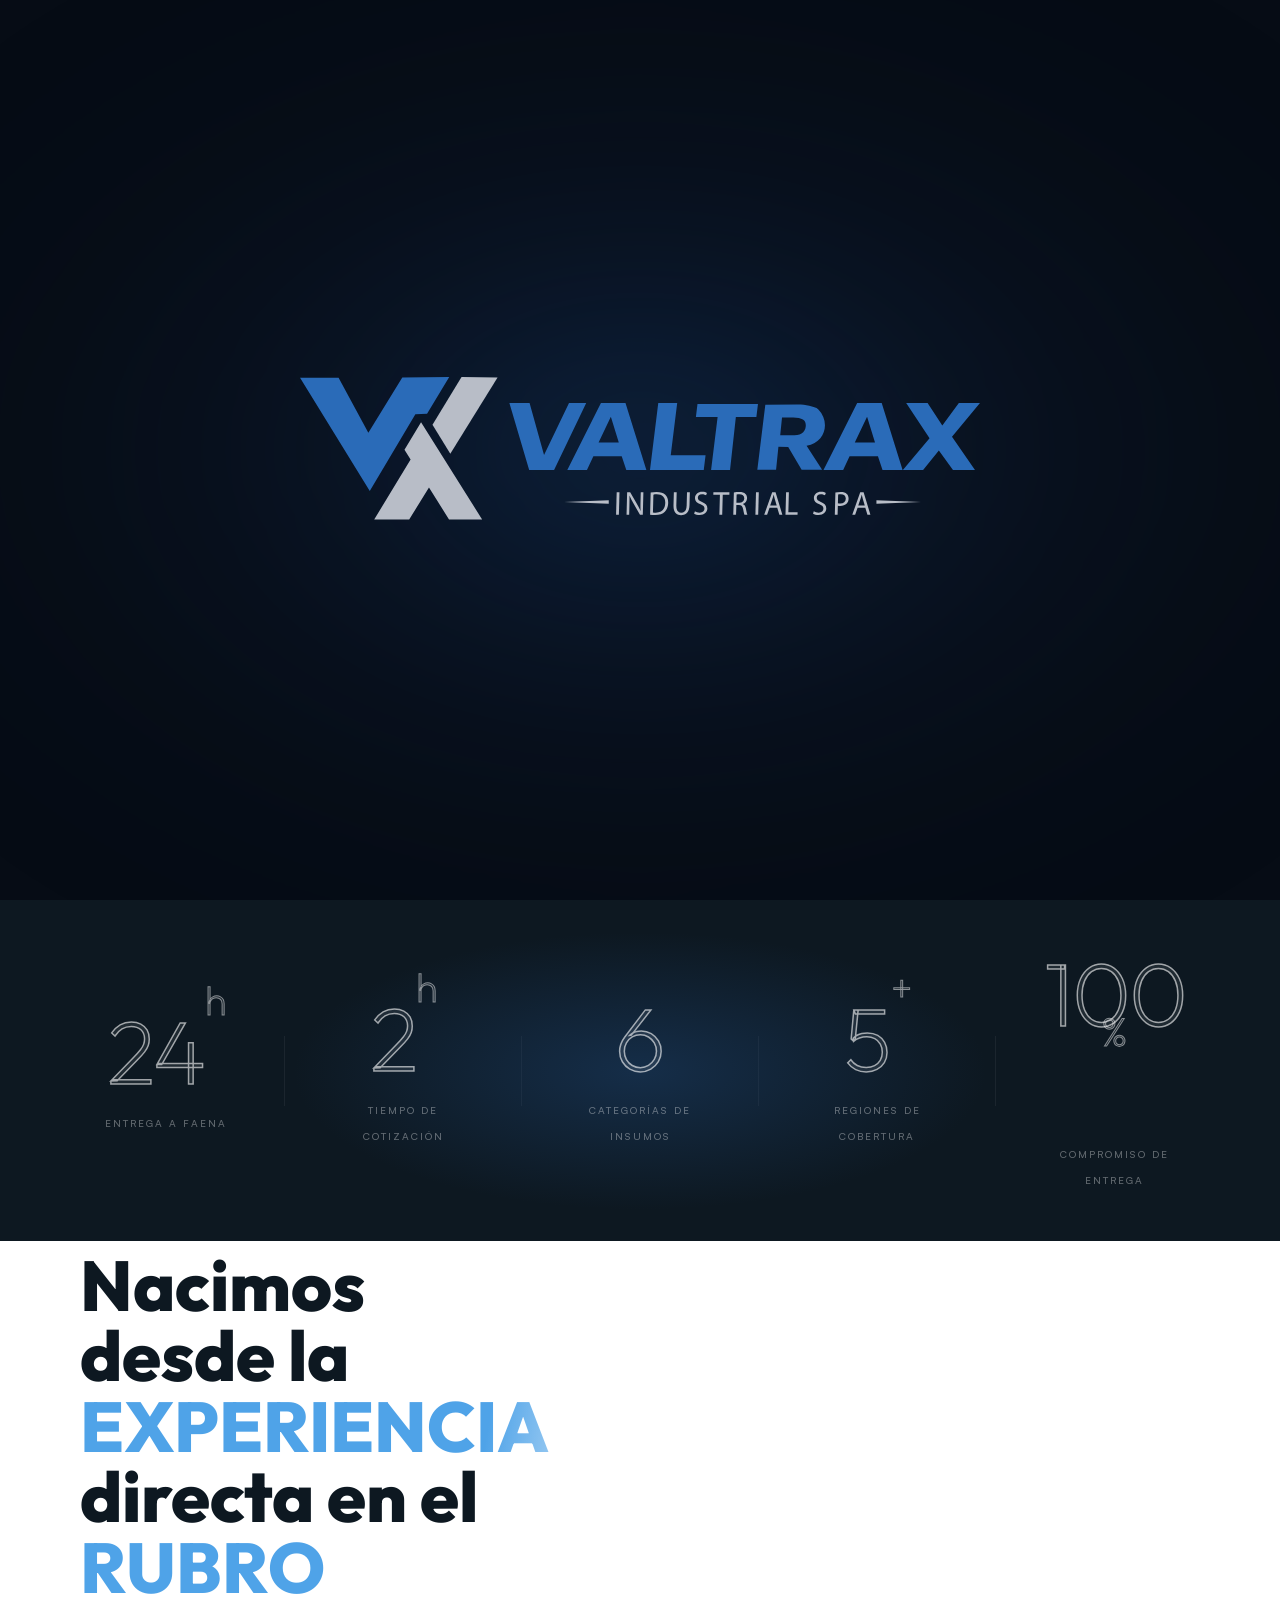
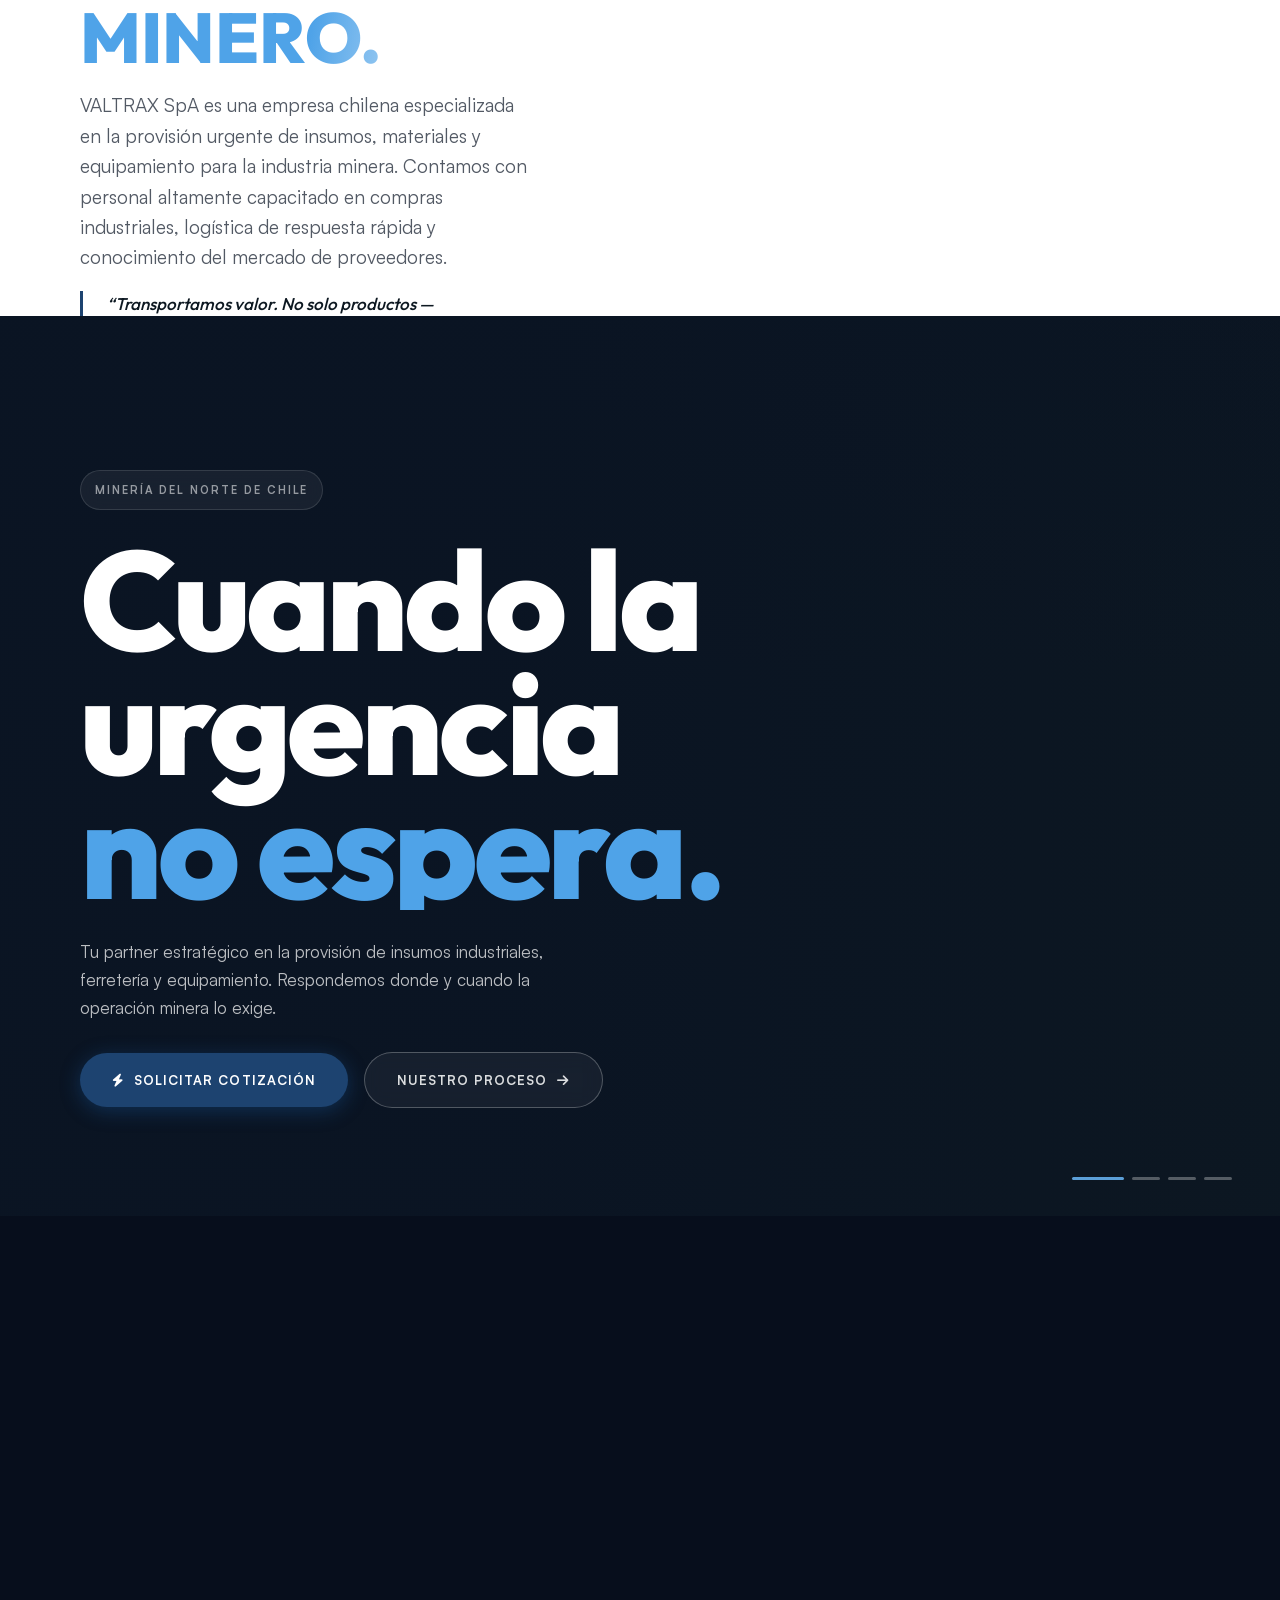
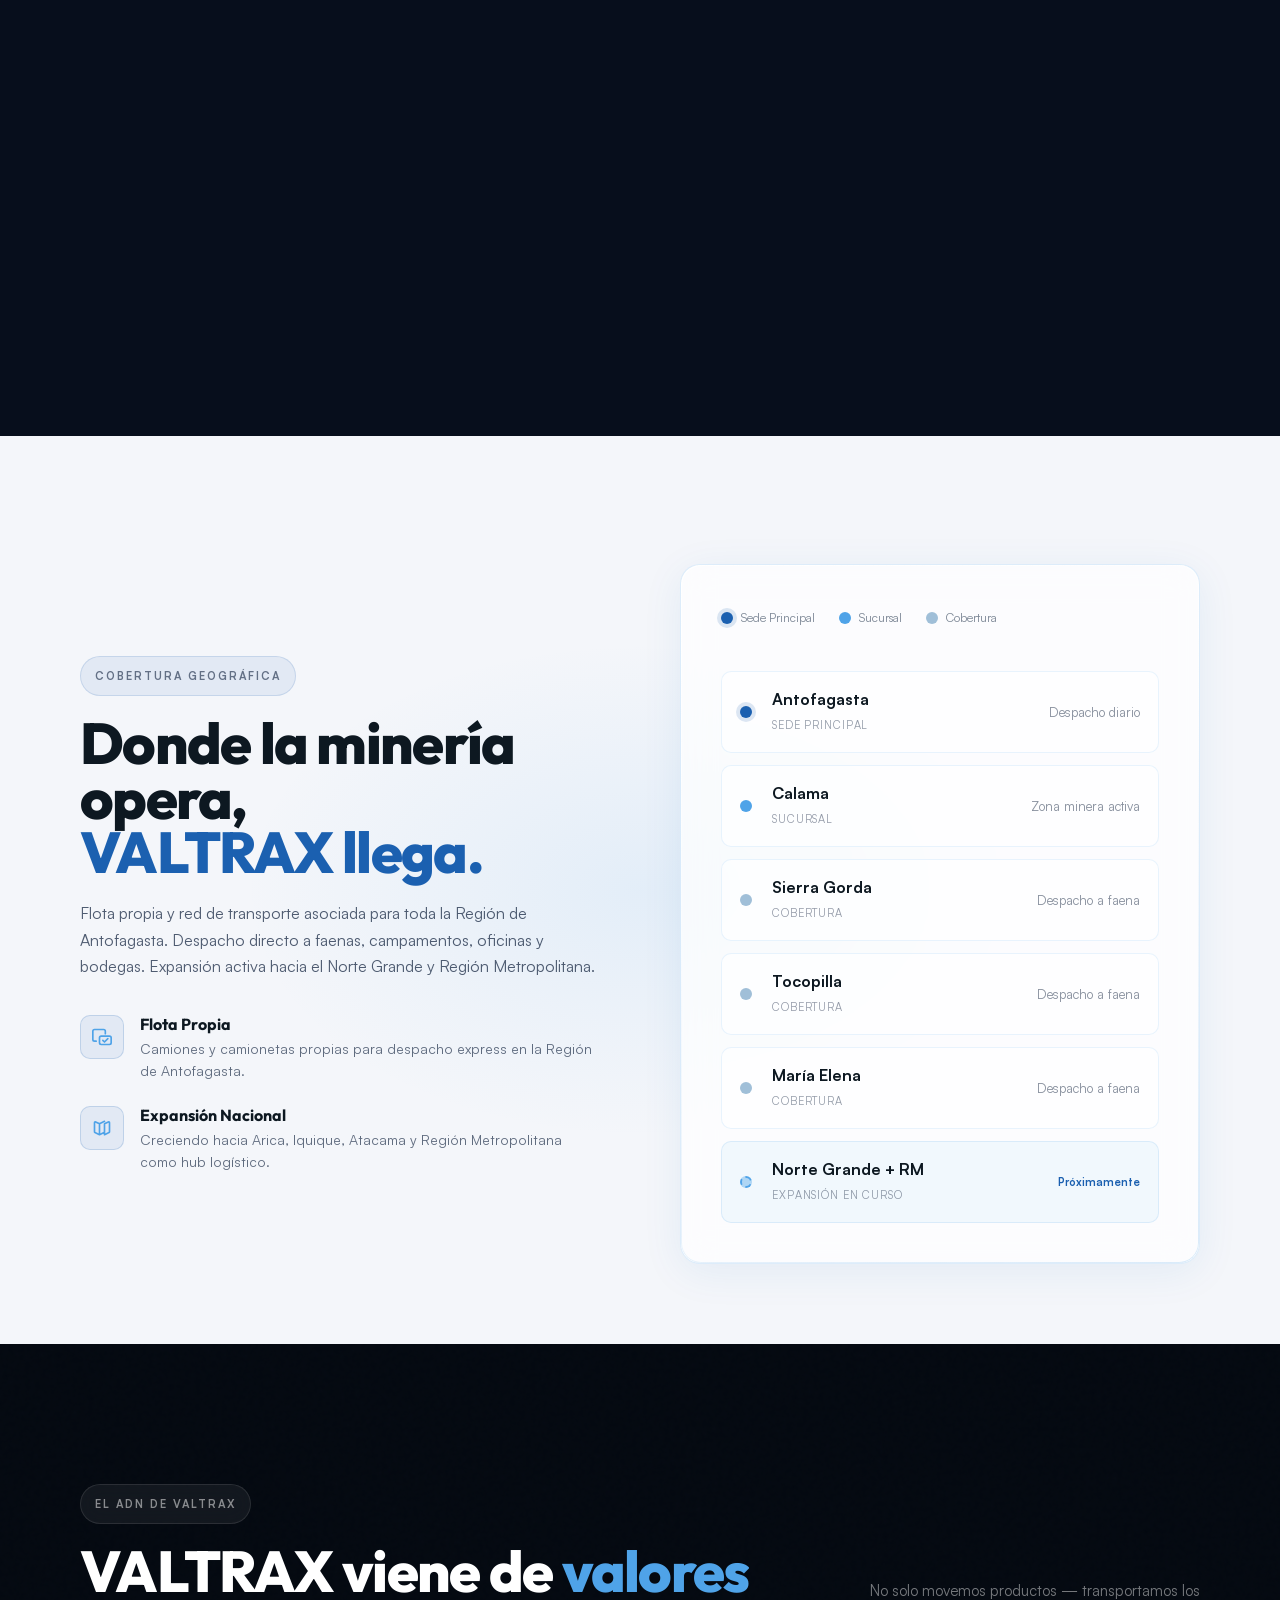
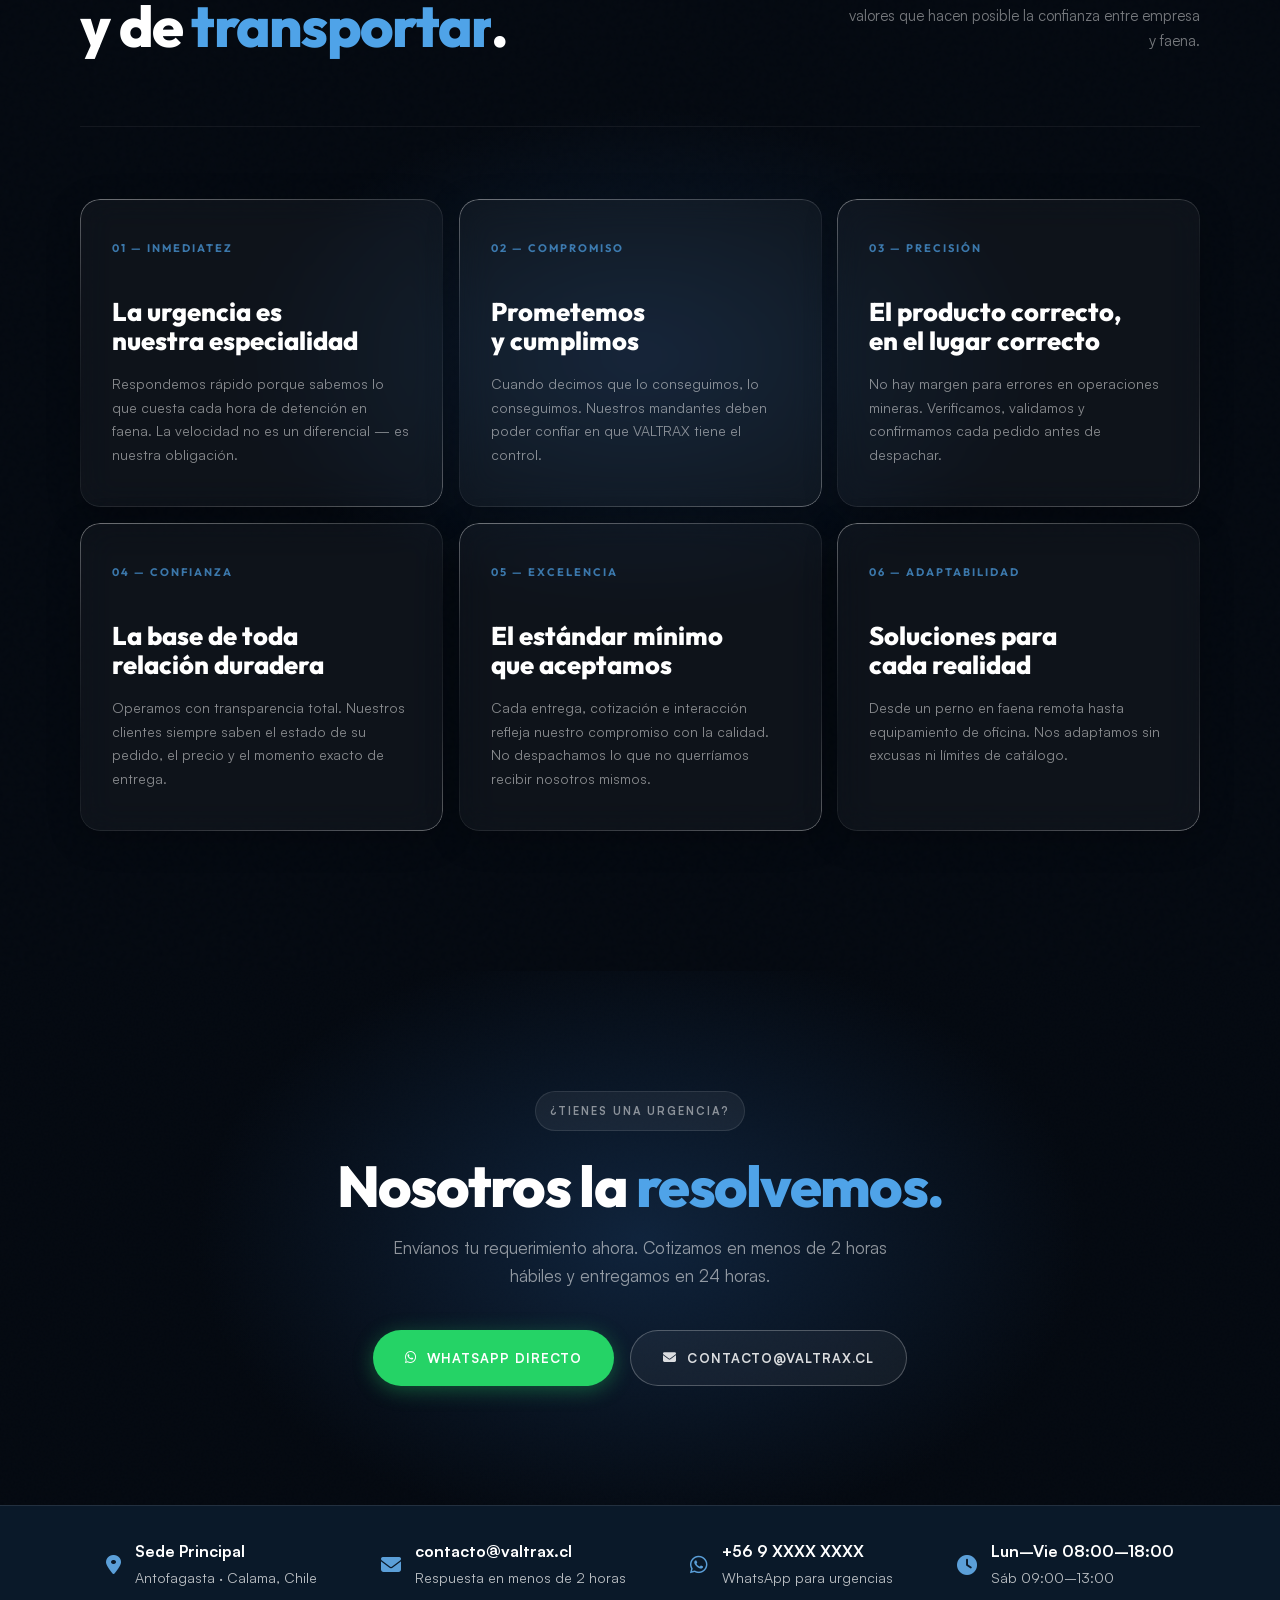
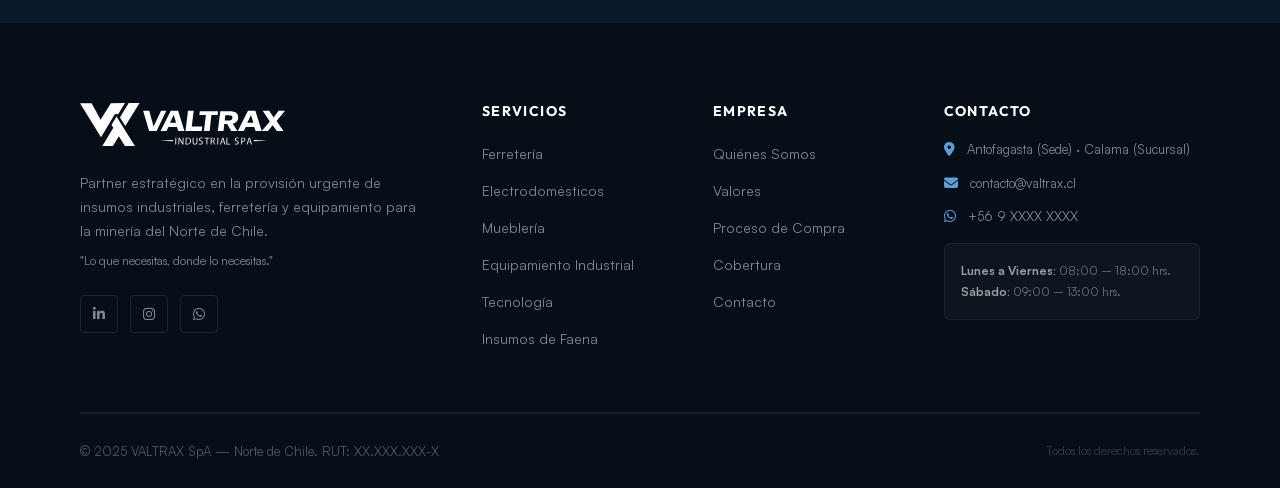
==== index.html @ e4d41728 "Inicio: categorías como hero con auto-rotación, hero anterior a sección servicios - Sección de categ" ====
<!DOCTYPE html>
<html lang="es" class="no-js">
<head>
<meta charset="utf-8">
<meta http-equiv="X-UA-Compatible" content="IE=edge">
<meta name="viewport" content="width=device-width, initial-scale=1.0, maximum-scale=1.0, user-scalable=0">
<title>VALTRAX Industrial SPA — Insumos para la Minería del Norte de Chile</title>
<meta name="description" content="VALTRAX es tu partner estratégico en la provisión de insumos industriales, ferretería y equipamiento para la minería. Respondemos donde y cuando la operación lo exige.">
<link rel="icon" type="image/svg+xml" href="assets/images/icono valtrax.svg">
<link rel="shortcut icon" href="assets/images/icono valtrax.svg">

<!-- Google Fonts -->
<link href="https://fonts.googleapis.com/css2?family=Outfit:wght@300;400;500;600;700;800;900&display=swap" rel="stylesheet">

<!-- Stylesheets -->
<link href="assets/css/font-awesome-all.css" rel="stylesheet">
<link href="assets/css/flaticon.css" rel="stylesheet">
<link href="assets/css/owl.css" rel="stylesheet">
<link href="assets/css/bootstrap.css" rel="stylesheet">
<link href="assets/css/jquery.fancybox.min.css" rel="stylesheet">
<link href="assets/css/animate.css" rel="stylesheet">
<link href="assets/css/aos.css" rel="stylesheet">
<link href="assets/css/odometer.css" rel="stylesheet">
<link href="assets/css/elpath.css" rel="stylesheet">
<link href="assets/css/satoshi-font.css" rel="stylesheet">
<link href="assets/css/style.css" rel="stylesheet">
<link href="assets/css/module-css/header.css" rel="stylesheet">
<link href="assets/css/module-css/footer.css" rel="stylesheet">
<link href="assets/css/module-css/process.css" rel="stylesheet">
<link href="assets/css/module-css/clients.css" rel="stylesheet">
<link href="assets/css/module-css/faq.css" rel="stylesheet">
<link href="assets/css/module-css/cta.css" rel="stylesheet">
<link href="assets/css/module-css/chooseus.css" rel="stylesheet">
<link href="assets/css/responsive.css" rel="stylesheet">

<style>
  /* ─── VALTRAX COLOR OVERRIDE ─── */
  :root {
    --theme-color: #1d4370;
    --theme-color-2: #0F2D50;
    --secondary-color: #0D1821;
    --text-color: rgba(15,25,40,0.72);
    --title-color: #0D1821;
    --text-font: 'Satoshi', 'Outfit', sans-serif;
    --title-font: 'Outfit', sans-serif;
    --valtrax-blue: #1d4370;
    --valtrax-blue-dark: #0F2D50;
    --valtrax-steel: #8B9BAD;
    --valtrax-dark: #0D1821;
    --valtrax-light: #F4F6F9;
    --valtrax-accent: #D4E3F5;
  }

  /* ─── PRELOADER ─── */
  .letters-loading { font-family: 'Outfit', sans-serif; letter-spacing: 6px; font-weight: 800; }
  /* deep dark background, very subtle animated halo, noise to kill banding */
  .handle-preloader {
    background: #050B14 !important;
    overflow: hidden;
    transition: opacity 0.9s cubic-bezier(0.4, 0, 0.2, 1);
  }
  .handle-preloader::before,
  .handle-preloader::after {
    content: '';
    position: absolute;
    inset: -25%;
    pointer-events: none;
    z-index: 1;
  }
  /* main soft halo */
  .handle-preloader::before {
    background:
      radial-gradient(ellipse 55% 50% at 50% 50%, rgba(30,75,140,0.32) 0%, rgba(20,50,95,0.14) 35%, rgba(10,25,50,0.05) 60%, transparent 80%);
    filter: blur(60px);
    animation: vxBgPulse 9s ease-in-out infinite alternate;
  }
  /* noise overlay (SVG fractal) — breaks color banding */
  .handle-preloader::after {
    background-image: url("data:image/svg+xml;utf8,<svg xmlns='http://www.w3.org/2000/svg' width='240' height='240'><filter id='n'><feTurbulence type='fractalNoise' baseFrequency='0.9' numOctaves='2' stitchTiles='stitch'/><feColorMatrix values='0 0 0 0 1  0 0 0 0 1  0 0 0 0 1  0 0 0 0.06 0'/></filter><rect width='100%' height='100%' filter='url(%23n)'/></svg>");
    background-size: 240px 240px;
    opacity: 0.55;
    mix-blend-mode: overlay;
    animation: vxNoiseShift 6s steps(8) infinite;
  }
  @keyframes vxBgPulse {
    0%   { transform: scale(1) translate(0, 0); opacity: 0.85; }
    100% { transform: scale(1.1) translate(1.5%, -0.5%); opacity: 1; }
  }
  @keyframes vxNoiseShift {
    0%   { background-position: 0 0; }
    100% { background-position: 240px 120px; }
  }
  /* fade-out class triggered before redirect/show home */
  .handle-preloader.vx-fade-out { opacity: 0; }
  .handle-preloader.vx-fade-out .preloader-logo-svg { transform: scale(1.04); transition: transform 0.9s cubic-bezier(0.4, 0, 0.2, 1); }

  .handle-preloader .loader-section { display: none !important; }
  .handle-preloader .animation-preloader .spinner { display: none !important; }
  .handle-preloader .animation-preloader {
    position: relative !important;
    width: 100% !important;
    max-width: 760px;
    padding: 0 24px;
    top: auto !important;
    left: auto !important;
    transform: none !important;
    opacity: 1 !important;
    z-index: 2;
  }
  .preloader .loaded .animation-preloader { opacity: 1 !important; }

  .preloader-logo-svg {
    width: 100%;
    max-width: 680px;
    height: auto;
    display: block;
    margin: 0 auto;
    overflow: visible;
    transition: transform 0.9s cubic-bezier(0.4, 0, 0.2, 1), opacity 0.9s ease;
  }
  /* All shapes use pathLength="100" so timing is uniform */
  .preloader-logo-svg .vx-shape {
    fill: transparent;
    stroke: #ffffff;
    stroke-width: 1.2;
    stroke-linejoin: round;
    stroke-linecap: round;
    stroke-dasharray: 100;
    stroke-dashoffset: 100;
    animation: vxDraw 2.0s cubic-bezier(0.65, 0, 0.35, 1) forwards,
               vxFillBlue 0.7s ease-out 1.85s forwards;
  }
  .preloader-logo-svg .vx-shape.gray { animation-name: vxDraw, vxFillGray; }
  .preloader-logo-svg .vx-shape.tiny { stroke-width: 0.7; }
  .preloader-logo-svg .vx-shape.d1 { animation-delay: 0s, 1.85s; }
  .preloader-logo-svg .vx-shape.d2 { animation-delay: 0.15s, 2.0s; }
  .preloader-logo-svg .vx-shape.d3 { animation-delay: 0.3s, 2.15s; }

  @keyframes vxDraw {
    0%   { stroke-dashoffset: 100; }
    100% { stroke-dashoffset: 0; }
  }
  @keyframes vxFillBlue {
    0%   { fill: transparent; stroke-width: 1.2; }
    100% { fill: #2A6BB8; stroke-width: 0; stroke: transparent; }
  }
  @keyframes vxFillGray {
    0%   { fill: transparent; stroke-width: 1.2; }
    100% { fill: #B8BDC7; stroke-width: 0; stroke: transparent; }
  }

  /* ─── LOGO SVG ─── */
  .logo-svg { height: 48px; width: auto; }
  .logo-svg-sm { height: 36px; width: auto; }

  /* ─── GLOBAL ─── */
  body { overflow-x: hidden; }
  section { position: relative; }

  /* ─── HEADER ─── */
  .main-header.home-6 { top: 0; padding: 0; position: fixed; }
  .main-header.home-6 .header-lower { background: linear-gradient(to bottom, rgba(13,40,80,0.95) 0%, rgba(13,40,80,0.75) 60%, rgba(13,40,80,0) 100%); backdrop-filter: blur(6px); -webkit-backdrop-filter: blur(6px); border-bottom: none; width: 100%; padding-bottom: 6px; }
  .main-header.home-6 .header-lower .main-menu .navigation > li { margin: 0 22px; }
  .main-header.home-6 .header-lower .main-menu .navigation > li > a { color: #ffffff !important; font-weight: 600; font-size: 17px; line-height: 28px; padding: 12px 0 !important; letter-spacing: 0.04em; text-transform: uppercase; border: none !important; border-radius: 0 !important; background: transparent !important; }
  .main-header.home-6 .header-lower .main-menu .navigation > li > a:before { display: none !important; background-image: none !important; }
  .main-header.home-6 .header-lower .main-menu .navigation > li > a:after { display: none !important; }
  .main-header.home-6 .header-lower .main-menu .navigation > li > a:hover,
  .main-header.home-6 .header-lower .main-menu .navigation > li.current > a { color: #5B9FD8 !important; border: none !important; background: transparent !important; }
  .header-lower .outer-box { padding: 14px 48px 6px; align-items: center; display: flex; gap: 40px; min-height: 52px; }
  .header-cta-btn { background: #1d4370; color: #fff !important; padding: 11px 24px; border-radius: 4px; font-size: 13px; font-weight: 600; letter-spacing: 0.06em; text-transform: uppercase; white-space: nowrap; transition: background 0.2s; border: none; display: inline-flex; align-items: center; gap: 8px; }
  .header-cta-btn:hover { background: #0F2D50; color: #fff !important; }
  /* push hero down so it doesn't hide behind fixed header */
  .valtrax-hero { margin-top: 0; }

  /* ─── HERO ─── */
  .valtrax-hero { position: relative; width: 100%; height: 100vh; min-height: 600px; overflow: hidden; background: #0D1821; display: flex; align-items: center; }
  .hero-video-wrap { position: absolute; inset: 0; z-index: 1; }
  .hero-video-wrap video { position: absolute; inset: 0; width: 100%; height: 100%; object-fit: cover; opacity: 0; transition: opacity 1.4s ease-in-out; }
  .hero-video-wrap video.active { opacity: 1; }
  .hero-overlay { position: absolute; inset: 0; z-index: 2; background: linear-gradient(to right, rgba(10,20,35,0.92) 40%, rgba(10,20,35,0.30) 100%), linear-gradient(to bottom, rgba(10,20,35,0.55) 0%, transparent 40%); }
  .hero-content { position: relative; z-index: 3; padding: 0 80px; max-width: 1100px; }
  .hero-actions { position: absolute; bottom: 52px; left: 80px; z-index: 3; display: flex; gap: 16px; flex-wrap: wrap; align-items: center; }
  .hero-eyebrow { display: inline-flex; align-items: center; gap: 8px; font-size: 11px; font-weight: 700; letter-spacing: 0.18em; text-transform: uppercase; color: rgba(255,255,255,0.55); background: rgba(255,255,255,0.06); backdrop-filter: blur(10px); border: 1px solid rgba(255,255,255,0.12); padding: 6px 14px; border-radius: 100px; margin-bottom: 28px; }
  .hero-headline { font-family: 'Outfit', sans-serif; font-size: clamp(64px, 11vw, 155px); font-weight: 800; color: #fff; line-height: 0.88; letter-spacing: -0.03em; margin-bottom: 28px; }
  @keyframes procShine { 0% { background-position: 200% center; } 100% { background-position: -200% center; } }
  .hero-headline .hero-shine,
  .svc-hero-headline .hero-shine { display: block; background: linear-gradient(100deg, #4FA3E8 0%, #4FA3E8 35%, #ffffff 50%, #4FA3E8 65%, #4FA3E8 100%); background-size: 250% auto; -webkit-background-clip: text; -webkit-text-fill-color: transparent; background-clip: text; animation: procShine 6s linear infinite; }
  .hero-sub { font-size: 17px; color: rgba(255,255,255,0.72); line-height: 1.65; max-width: 520px; margin-bottom: 40px; }
  .hero-actions { display: flex; gap: 16px; flex-wrap: wrap; align-items: center; margin-bottom: 56px; }
  .btn-primary-vx { background: var(--valtrax-blue); color: #fff; padding: 14px 32px; border-radius: 100px; font-weight: 700; font-size: 13px; letter-spacing: 0.08em; text-transform: uppercase; transition: background 0.2s, transform 0.2s, box-shadow 0.2s; display: inline-flex; align-items: center; gap: 10px; text-decoration: none; box-shadow: 0 4px 20px rgba(27,96,176,0.35); }
  .btn-primary-vx:hover { background: #4FA3E8; color: #fff; transform: translateY(-2px); box-shadow: 0 8px 28px rgba(79,163,232,0.45); text-decoration: none; }
  .btn-outline-vx { border: 1px solid rgba(255,255,255,0.25); color: rgba(255,255,255,0.85); padding: 14px 32px; border-radius: 100px; font-weight: 600; font-size: 13px; letter-spacing: 0.08em; text-transform: uppercase; transition: border-color 0.2s, color 0.2s, background 0.2s; display: inline-flex; align-items: center; gap: 10px; text-decoration: none; background: rgba(255,255,255,0.05); backdrop-filter: blur(8px); }
  .btn-outline-vx:hover { border-color: #4FA3E8; color: #4FA3E8; background: rgba(79,163,232,0.08); text-decoration: none; }
  .hero-stats { display: flex; gap: 32px; flex-wrap: wrap; }
  .hero-stat-item { display: flex; flex-direction: column; gap: 4px; }
  .hero-stat-num { font-family: 'Outfit', sans-serif; font-size: 36px; font-weight: 800; color: #fff; line-height: 1; }
  .hero-stat-num span { color: #5B9FD8; }
  .hero-stat-label { font-size: 12px; color: rgba(255,255,255,0.55); letter-spacing: 0.1em; text-transform: uppercase; font-weight: 500; }
  .hero-video-dots { position: absolute; bottom: 36px; right: 48px; z-index: 4; display: flex; gap: 8px; }
  .hvd { width: 28px; height: 3px; background: rgba(255,255,255,0.3); border-radius: 2px; cursor: pointer; transition: background 0.3s, width 0.3s; }
  .hvd.active { background: #5B9FD8; width: 52px; }

  /* ─── NOSOTROS ─── */
  /* ─── NOSOTROS ─── */
  .nosotros-section { position: relative; background: #fff; }
  .nosotros-sticky { position: sticky; top: 80px; height: 75vh; overflow: hidden; display: flex; align-items: center; }
  .nosotros-title { font-family: 'Outfit', sans-serif; font-size: clamp(46px, 5.5vw, 80px); font-weight: 800; color: var(--valtrax-dark); line-height: 1.0; margin-bottom: 16px; }
  .nosotros-title .shine-word { background: linear-gradient(100deg, #4FA3E8 0%, #4FA3E8 35%, #ffffff 50%, #4FA3E8 65%, #4FA3E8 100%); background-size: 250% auto; -webkit-background-clip: text; -webkit-text-fill-color: transparent; background-clip: text; animation: procShine 6s linear infinite; }
  .nosotros-kicker { display: inline-flex; align-items: center; gap: 8px; font-size: 11px; font-weight: 700; letter-spacing: 0.18em; text-transform: uppercase; color: rgba(15,32,60,0.6); background: rgba(27,96,176,0.07); border: 1px solid rgba(27,96,176,0.15); padding: 6px 14px; border-radius: 100px; margin-bottom: 20px; }
  .nosotros-sticky > .container-fluid { padding: 0 80px; position: relative; z-index: 2; width: 100%; }
  /* Truck scene — PNG tiene ~40% espacio vacío arriba, por eso height=165% para que el camión real llene la sección */
  .truck-scene { position: absolute; inset: 0; pointer-events: none; z-index: 3; overflow: hidden; }
  .truck-wrap { position: absolute; top: 50%; left: 0; height: 130%; width: auto; will-change: transform; }
  .truck-img { height: 100%; width: auto; display: block; user-select: none; pointer-events: none; }
  .section-label { display: inline-flex; align-items: center; gap: 8px; font-size: 11px; font-weight: 700; letter-spacing: 0.18em; text-transform: uppercase; color: rgba(255,255,255,0.5); background: rgba(255,255,255,0.06); backdrop-filter: blur(10px); border: 1px solid rgba(255,255,255,0.1); padding: 6px 14px; border-radius: 100px; margin-bottom: 20px; }
  .section-title { font-family: 'Outfit', sans-serif; font-size: clamp(32px, 3.5vw, 52px); font-weight: 800; color: var(--valtrax-dark); line-height: 1.1; margin-bottom: 24px; }
  .section-body { font-size: 17px; color: var(--text-color); line-height: 1.7; }
  .nosotros-quote { border-left: 3px solid var(--valtrax-blue); padding-left: 24px; margin: 18px 0 0; font-size: 17px; font-weight: 500; color: var(--valtrax-dark); font-style: italic; line-height: 1.5; }
  /* (nosotros-img-grid removed) */
  .stat-strip { background: var(--valtrax-dark); padding: 48px 80px; display: flex; justify-content: space-around; align-items: center; gap: 32px; flex-wrap: wrap; }
  /* stat-strip cinematic */
  .stat-strip { position: relative; overflow: hidden; }
  .stat-strip::before { content:''; position:absolute; width:700px; height:280px; background: radial-gradient(ellipse, rgba(29,67,112,0.5) 0%, transparent 70%); top:50%; left:50%; transform:translate(-50%,-50%); pointer-events:none; }
  .stat-item { text-align:center; flex:1; min-width:140px; padding:0 16px; }
  .stat-num { font-family:'Outfit',sans-serif; font-weight:200; font-size:clamp(56px,7vw,100px); line-height:1; color:rgba(255,255,255,0.08); -webkit-text-stroke:1.5px rgba(255,255,255,0.6); letter-spacing:-0.02em; margin-bottom:14px; }
  .stat-num sup { font-size:0.45em; vertical-align:top; margin-top:14px; display:inline-block; -webkit-text-stroke:1px rgba(255,255,255,0.5); }
  .stat-label { font-size:10px; letter-spacing:0.2em; text-transform:uppercase; color:rgba(255,255,255,0.35); font-weight:500; }
  .stat-divider { width:1px; height:70px; background:rgba(255,255,255,0.06); flex-shrink:0; }

  /* ─── SERVICIOS / INICIO ─── */
  .servicios-section { position: relative; overflow: hidden; background: #060D16; height: 100vh; min-height: 600px; display: flex; flex-direction: column; }
  /* Hero content replacing old svc-header */
  .svc-hero-content { position: relative; z-index: 2; padding: 100px 80px 32px; flex: 1; display: flex; flex-direction: column; justify-content: flex-end; }
  .svc-hero-headline { font-family: 'Outfit', sans-serif; font-size: clamp(54px, 9vw, 138px); font-weight: 800; color: #fff; line-height: 0.88; letter-spacing: -0.03em; margin-bottom: 18px; }
  .svc-hero-sub { font-size: 17px; color: rgba(255,255,255,0.65); line-height: 1.6; max-width: 520px; margin-bottom: 32px; }
  /* Fondo de videos dinámico */
  #svc-bg { position: absolute; top: 0; left: 0; width: 100%; height: 100%; background: #060D16; }
  #svc-bg .svc-bg-item { position: absolute; inset: 0; opacity: 0; visibility: hidden; transition: opacity 1s cubic-bezier(0.23,1,0.32,1), transform 1s cubic-bezier(0.23,1,0.32,1); transform: scale(1.04); }
  #svc-bg .svc-bg-item::after { content: ''; position: absolute; inset: 0; background: rgba(5,12,22,0.62); }
  #svc-bg .svc-bg-item video { width: 100%; height: 100%; object-fit: cover; display: block; }
  #svc-bg .svc-bg-item.svc-active { opacity: 1; visibility: visible; transform: scale(1); }
  /* Grid de columnas */
  .svc-grid { display: flex; position: relative; z-index: 2; border-top: 1px solid rgba(255,255,255,0.08); }
  .svc-col { flex: 1; border-right: 1px solid rgba(255,255,255,0.08); padding: 36px 32px 48px; cursor: pointer; position: relative; transition: background 0.4s; min-height: 420px; display: flex; flex-direction: column; justify-content: flex-end; overflow: hidden; }
  .svc-col:last-child { border-right: none; }
  .svc-col::before { content: ''; position: absolute; top: 0; right: 0; width: 1px; height: 0; background: #fff; transition: height 0.45s ease; }
  .svc-col:hover::before { height: 100%; }
  /* Número decorativo */
  .svc-num { font-family: 'Outfit', sans-serif; font-size: 130px; font-weight: 800; line-height: 1; color: transparent; -webkit-text-stroke: 1px rgba(255,255,255,0.12); display: block; position: absolute; top: 24px; left: 28px; transition: -webkit-text-stroke-color 0.4s, transform 0.45s ease, opacity 0.45s ease; transform: translateY(-20px); opacity: 0; }
  .svc-col:hover .svc-num { -webkit-text-stroke-color: rgba(255,255,255,0.45); transform: translateY(0); opacity: 1; }
  /* Contenido */
  .svc-content { transform: translateY(90px); transition: transform 0.45s cubic-bezier(0.23,1,0.32,1); }
  .svc-col:hover .svc-content { transform: translateY(0); }
  .svc-title { font-family: 'Outfit', sans-serif; font-size: 24px; font-weight: 700; color: #fff; margin-bottom: 0; }
  .svc-desc { font-size: 15px; color: rgba(255,255,255,0.65); line-height: 1.6; margin-top: 12px; opacity: 0; max-height: 0; overflow: hidden; transition: opacity 0.35s ease 0.1s, max-height 0.4s ease; }
  .svc-col:hover .svc-desc { opacity: 1; max-height: 90px; }
  /* Etiqueta rotada */
  .svc-tag { font-size: 13px; font-weight: 700; letter-spacing: 0.14em; text-transform: uppercase; color: rgba(255,255,255,0.6); background: rgba(255,255,255,0.09); backdrop-filter: blur(10px); padding: 8px 13px; display: inline-block; writing-mode: vertical-rl; transform: rotate(180deg); position: absolute; top: 28px; right: 0; transition: color 0.3s, background 0.3s; }
  .svc-col:hover .svc-tag { color: rgba(255,255,255,0.9); background: rgba(91,159,216,0.25); }
  /* Estado seleccionado (auto-rotación) — igual que :hover */
  .svc-col.svc-selected::before { height: 100%; }
  .svc-col.svc-selected .svc-num { -webkit-text-stroke-color: rgba(255,255,255,0.45); transform: translateY(0); opacity: 1; }
  .svc-col.svc-selected .svc-content { transform: translateY(0); }
  .svc-col.svc-selected .svc-desc { opacity: 1; max-height: 90px; }
  .svc-col.svc-selected .svc-tag { color: rgba(255,255,255,0.9); background: rgba(91,159,216,0.25); }

  /* ─── PROCESO ─── */
  .proceso-section { position: relative; background: #070e1c; height: calc(100vh - 80px); overflow: hidden; }
  .proceso-anim-frame { position: absolute; top: 0; left: 0; width: 100%; height: 100%; border: none; display: block; background: transparent; }

  /* ─── COBERTURA ─── */
  .cobertura-section { background: #f4f6fa; padding: 80px 0; position: relative; overflow: hidden; }
  .cobertura-section::after { content: ''; position: absolute; width: 800px; height: 500px; border-radius: 50%; background: radial-gradient(ellipse, rgba(79,163,232,0.10) 0%, transparent 70%); top: 50%; left: 50%; transform: translate(-50%,-50%); pointer-events: none; }
  .cobertura-section .container-fluid { padding: 0 80px; position: relative; z-index: 2; }
  .cobertura-grid { display: grid; grid-template-columns: 1fr 1fr; gap: 80px; align-items: center; margin-top: 48px; }
  .cobertura-map { background: rgba(255,255,255,0.7); backdrop-filter: blur(16px); -webkit-backdrop-filter: blur(16px); border-radius: 20px; border: 1px solid rgba(79,163,232,0.18); padding: 40px; display: flex; flex-direction: column; gap: 12px; box-shadow: 0 8px 40px rgba(27,96,176,0.08); position: relative; }
  .cobertura-map::before { content: ''; position: absolute; inset: 0; border-radius: 20px; padding: 1px; background: linear-gradient(160deg, rgba(255,255,255,0.9) 0%, rgba(255,255,255,0.3) 40%, rgba(79,163,232,0.2) 100%); -webkit-mask: linear-gradient(#fff 0 0) content-box, linear-gradient(#fff 0 0); -webkit-mask-composite: xor; mask-composite: exclude; pointer-events: none; }
  .cobertura-map-row { display: flex; align-items: center; gap: 20px; padding: 14px 18px; border-radius: 10px; background: rgba(255,255,255,0.6); border: 1px solid rgba(79,163,232,0.12); transition: background 0.2s, border-color 0.2s; }
  .cobertura-map-row:hover { background: rgba(79,163,232,0.08); border-color: rgba(79,163,232,0.3); }
  .cobertura-dot { width: 12px; height: 12px; border-radius: 50%; flex-shrink: 0; }
  .cobertura-dot.principal { background: #1B60B0; box-shadow: 0 0 0 4px rgba(27,96,176,0.15); }
  .cobertura-dot.sucursal { background: #4FA3E8; }
  .cobertura-dot.cobertura { background: #a0bfd8; }
  .cobertura-city { font-weight: 700; color: var(--valtrax-dark); font-size: 16px; }
  .cobertura-role { font-size: 11px; color: rgba(15,32,60,0.45); letter-spacing: 0.08em; text-transform: uppercase; }
  .cobertura-detail { font-size: 13px; color: rgba(15,32,60,0.5); margin-left: auto; }
  .cobertura-kicker { display: inline-flex; align-items: center; gap: 8px; font-size: 11px; font-weight: 700; letter-spacing: 0.18em; text-transform: uppercase; color: rgba(15,32,60,0.6); background: rgba(27,96,176,0.08); border: 1px solid rgba(27,96,176,0.15); padding: 6px 14px; border-radius: 100px; margin-bottom: 20px; }
  .cobertura-heading { font-family: 'Outfit', sans-serif; font-size: clamp(36px, 4.5vw, 68px); font-weight: 800; color: var(--valtrax-dark); line-height: 0.95; letter-spacing: -0.03em; margin-bottom: 20px; }
  .cobertura-heading em { font-style: normal; background: linear-gradient(100deg, #1B60B0 0%, #1B60B0 40%, #4FA3E8 55%, #1B60B0 70%, #1B60B0 100%); background-size: 250% auto; -webkit-background-clip: text; -webkit-text-fill-color: transparent; background-clip: text; animation: procShine 6s linear infinite; }
  .cobertura-info .section-body { color: rgba(15,32,60,0.72); font-size: 16px; line-height: 1.65; }
  .cobertura-feature { display: flex; align-items: flex-start; gap: 16px; margin-top: 24px; }
  .cobertura-feature-icon { width: 44px; height: 44px; border-radius: 10px; background: rgba(27,96,176,0.08); border: 1px solid rgba(27,96,176,0.18); flex-shrink: 0; display: flex; align-items: center; justify-content: center; }
  .cobertura-feature-text h4 { font-size: 16px; font-weight: 700; color: var(--valtrax-dark); margin-bottom: 4px; }
  .cobertura-feature-text p { font-size: 14px; color: rgba(15,32,60,0.65); line-height: 1.55; }

  /* ─── LIQUID GLASS (utilitarios) ─── */
  .lg-card {
    background: rgba(255,255,255,0.04);
    backdrop-filter: blur(16px);
    -webkit-backdrop-filter: blur(16px);
    border-radius: 20px;
    position: relative;
    overflow: hidden;
    box-shadow: inset 0 1px 1px rgba(255,255,255,0.1), 0 8px 32px rgba(0,0,0,0.25);
  }
  .lg-card::before {
    content: '';
    position: absolute;
    inset: 0;
    border-radius: inherit;
    padding: 1px;
    background: linear-gradient(160deg, rgba(255,255,255,0.35) 0%, rgba(255,255,255,0.1) 25%, rgba(255,255,255,0) 50%, rgba(255,255,255,0.1) 75%, rgba(255,255,255,0.35) 100%);
    -webkit-mask: linear-gradient(#fff 0 0) content-box, linear-gradient(#fff 0 0);
    -webkit-mask-composite: xor;
    mask-composite: exclude;
    pointer-events: none;
  }

  /* ─── VALORES ─── */
  .valores-section { position: relative; background: #030810; padding: 140px 0; overflow: hidden; }
  .valores-section .container-fluid { padding: 0 80px; position: relative; z-index: 2; }
  /* Noise texture */
  .valores-section::before { content: ''; position: absolute; inset: 0; background-image: url("data:image/svg+xml,%3Csvg viewBox='0 0 256 256' xmlns='http://www.w3.org/2000/svg'%3E%3Cfilter id='noise'%3E%3CfeTurbulence type='fractalNoise' baseFrequency='0.9' numOctaves='4' stitchTiles='stitch'/%3E%3C/filter%3E%3Crect width='100%25' height='100%25' filter='url(%23noise)' opacity='0.04'/%3E%3C/svg%3E"); opacity: 0.4; pointer-events: none; z-index: 0; }
  /* Halo azul central */
  .valores-section::after { content: ''; position: absolute; width: 800px; height: 500px; border-radius: 50%; background: radial-gradient(ellipse, rgba(29,67,112,0.35) 0%, transparent 70%); top: 50%; left: 50%; transform: translate(-50%,-50%); pointer-events: none; z-index: 0; }
  /* Header */
  .valores-header { display: flex; justify-content: space-between; align-items: flex-end; margin-bottom: 72px; gap: 40px; }
  .valores-kicker { display: inline-flex; align-items: center; gap: 8px; font-size: 11px; font-weight: 700; letter-spacing: 0.18em; text-transform: uppercase; color: rgba(255,255,255,0.5); background: rgba(255,255,255,0.06); backdrop-filter: blur(10px); border: 1px solid rgba(255,255,255,0.1); padding: 6px 14px; border-radius: 100px; margin-bottom: 20px; }
  .valores-heading { font-family: 'Outfit', sans-serif; font-size: clamp(36px, 4.5vw, 68px); font-weight: 800; color: #fff; line-height: 0.95; letter-spacing: -0.03em; }
  .valores-heading em { font-style: normal; background: linear-gradient(100deg, #4FA3E8 0%, #4FA3E8 40%, #fff 55%, #4FA3E8 70%, #4FA3E8 100%); background-size: 250% auto; -webkit-background-clip: text; -webkit-text-fill-color: transparent; background-clip: text; animation: procShine 6s linear infinite; }
  .valores-sub-right { font-size: 15px; color: rgba(255,255,255,0.45); line-height: 1.65; max-width: 360px; text-align: right; flex-shrink: 0; }
  /* Grid */
  .valores-grid { display: grid; grid-template-columns: repeat(3, 1fr); gap: 16px; }
  /* Card glass */
  .valor-card { padding: 36px 32px 40px; cursor: default; transition: transform 0.35s ease, box-shadow 0.35s ease; }
  .valor-card:hover { transform: translateY(-4px); box-shadow: inset 0 1px 1px rgba(255,255,255,0.14), 0 16px 48px rgba(0,0,0,0.35); }
  .valor-num { font-family: 'Outfit', sans-serif; font-size: 11px; font-weight: 700; letter-spacing: 0.18em; color: rgba(79,163,232,0.7); margin-bottom: 36px; display: block; }
  .valor-sub { font-size: 11px; font-weight: 700; letter-spacing: 0.14em; text-transform: uppercase; color: rgba(255,255,255,0.35); margin-bottom: 12px; }
  .valor-title { font-family: 'Outfit', sans-serif; font-size: clamp(20px, 2vw, 26px); font-weight: 800; color: #fff; line-height: 1.15; margin-bottom: 16px; }
  .valor-body { font-size: 14px; color: rgba(255,255,255,0.5); line-height: 1.7; }
  /* Divisor entre header y grid */
  .valores-divider { width: 100%; height: 1px; background: rgba(255,255,255,0.06); margin-bottom: 72px; }

  /* ─── CTA ─── */
  .cta-valtrax { background: #030810; padding: 120px 80px; text-align: center; position: relative; overflow: hidden; }
  .cta-valtrax::before { content: ''; position: absolute; inset: 0; background-image: url("data:image/svg+xml,%3Csvg viewBox='0 0 256 256' xmlns='http://www.w3.org/2000/svg'%3E%3Cfilter id='noise'%3E%3CfeTurbulence type='fractalNoise' baseFrequency='0.9' numOctaves='4' stitchTiles='stitch'/%3E%3C/filter%3E%3Crect width='100%25' height='100%25' filter='url(%23noise)' opacity='0.04'/%3E%3C/svg%3E"); opacity: 0.4; pointer-events: none; }
  .cta-valtrax::after { content: ''; position: absolute; width: 900px; height: 600px; border-radius: 50%; background: radial-gradient(ellipse, rgba(29,67,112,0.45) 0%, transparent 70%); top: 50%; left: 50%; transform: translate(-50%,-50%); pointer-events: none; }
  .cta-valtrax > * { position: relative; z-index: 2; }
  .cta-valtrax h2 { font-family: 'Outfit', sans-serif; font-size: clamp(36px, 4.5vw, 68px); font-weight: 800; color: #fff; line-height: 0.95; letter-spacing: -0.03em; margin-bottom: 20px; }
  .cta-valtrax p { font-size: 17px; color: rgba(255,255,255,0.55); max-width: 540px; margin: 0 auto 40px; line-height: 1.65; }
  .cta-valtrax h2 em { font-style: normal; background: linear-gradient(100deg, #4FA3E8 0%, #4FA3E8 40%, #fff 55%, #4FA3E8 70%, #4FA3E8 100%); background-size: 250% auto; -webkit-background-clip: text; -webkit-text-fill-color: transparent; background-clip: text; animation: procShine 6s linear infinite; }
  .cta-actions { display: flex; gap: 16px; justify-content: center; flex-wrap: wrap; }
  .cta-contact-strip { background: rgba(255,255,255,0.08); border-top: 1px solid rgba(255,255,255,0.1); padding: 32px 80px; display: flex; justify-content: center; gap: 64px; flex-wrap: wrap; }
  .cta-contact-item { display: flex; align-items: center; gap: 14px; }
  .cta-contact-item i { font-size: 20px; color: #5B9FD8; }
  .cta-contact-item span { font-size: 14px; color: rgba(255,255,255,0.72); }
  .cta-contact-item strong { display: block; font-size: 16px; color: #fff; font-weight: 600; }

  /* ─── FOOTER ─── */
  .footer-valtrax { background: #060E18; padding: 80px 80px 0; }
  .footer-grid { display: grid; grid-template-columns: 2fr 1fr 1fr 1.5fr; gap: 60px; padding-bottom: 60px; border-bottom: 1px solid rgba(255,255,255,0.07); }
  .footer-brand p { font-size: 14px; color: rgba(255,255,255,0.5); line-height: 1.7; margin-top: 20px; }
  .footer-social { display: flex; gap: 12px; margin-top: 24px; }
  .footer-social a { width: 38px; height: 38px; border-radius: 4px; border: 1px solid rgba(255,255,255,0.1); display: flex; align-items: center; justify-content: center; color: rgba(255,255,255,0.5); font-size: 14px; transition: border-color 0.2s, color 0.2s; }
  .footer-social a:hover { border-color: #5B9FD8; color: #5B9FD8; }
  .footer-col h4 { font-family: 'Outfit', sans-serif; font-size: 14px; font-weight: 700; color: #fff; letter-spacing: 0.1em; text-transform: uppercase; margin-bottom: 20px; }
  .footer-col ul { list-style: none; padding: 0; margin: 0; display: flex; flex-direction: column; gap: 10px; }
  .footer-col ul li a { font-size: 14px; color: rgba(255,255,255,0.5); text-decoration: none; transition: color 0.2s; }
  .footer-col ul li a:hover { color: #5B9FD8; }
  .footer-contact-item { display: flex; gap: 12px; align-items: flex-start; margin-bottom: 14px; }
  .footer-contact-item i { font-size: 14px; color: #5B9FD8; margin-top: 2px; flex-shrink: 0; }
  .footer-contact-item span { font-size: 13px; color: rgba(255,255,255,0.5); line-height: 1.5; }
  .footer-horario { margin-top: 16px; background: rgba(255,255,255,0.03); border-radius: 6px; padding: 16px; border: 1px solid rgba(255,255,255,0.06); }
  .footer-horario p { font-size: 12px; color: rgba(255,255,255,0.4); line-height: 1.8; }
  .footer-horario strong { color: rgba(255,255,255,0.6); }
  .footer-bottom { padding: 24px 0; display: flex; align-items: center; justify-content: space-between; }
  .footer-bottom p { font-size: 13px; color: rgba(255,255,255,0.3); }

  /* ─── SCROLL TO TOP ─── */
  .scroll-top-btn { position: fixed; bottom: 32px; right: 32px; width: 48px; height: 48px; background: #1d4370; color: #fff; border-radius: 4px; display: flex; align-items: center; justify-content: center; cursor: pointer; z-index: 999; opacity: 0; pointer-events: none; transition: opacity 0.3s, transform 0.3s; font-size: 18px; text-decoration: none; }
  .scroll-top-btn.visible { opacity: 1; pointer-events: all; }
  .scroll-top-btn:hover { background: #0F2D50; color: #fff; transform: translateY(-3px); }

  /* ─── WHATSAPP FLOAT ─── */
  .wa-float { position: fixed; bottom: 88px; right: 32px; width: 52px; height: 52px; background: #25D366; color: #fff; border-radius: 50%; display: flex; align-items: center; justify-content: center; z-index: 999; font-size: 26px; text-decoration: none; box-shadow: 0 4px 20px rgba(37,211,102,0.4); transition: transform 0.2s; }
  .wa-float:hover { transform: scale(1.1); color: #fff; }

  /* ─── MOBILE NAV ─── */
  .mobile-menu .nav-logo { padding: 20px; }
  @media (max-width: 991px) {
    .valtrax-hero { height: 90vh; }
    .hero-content { padding: 0 32px 60px; }
    .hero-stats { gap: 24px; }
    .nosotros-section .container-fluid,
    .cobertura-section .container-fluid,
    .valores-section .container-fluid { padding: 0 32px; }
    .svc-hero-content { padding: 80px 32px 24px; }
    .svc-hero-headline { font-size: clamp(38px, 10vw, 72px); }
    .servicios-grid { grid-template-columns: 1fr 1fr; }

    .cobertura-grid { grid-template-columns: 1fr; }
    .valores-grid { grid-template-columns: 1fr 1fr; }
    .cta-valtrax { padding: 80px 32px; }
    .cta-contact-strip { padding: 32px; gap: 32px; }
    .footer-valtrax { padding: 60px 32px 0; }
    .footer-grid { grid-template-columns: 1fr 1fr; gap: 40px; }
    .stat-strip { padding: 48px 32px; }
  }
  @media (max-width: 600px) {
    .servicios-grid { grid-template-columns: 1fr; }
    .valores-grid { grid-template-columns: 1fr; }
    .footer-grid { grid-template-columns: 1fr; }
  }

  /* hide mobile toggler always (nav hardcoded visible) */
  .main-header.home-6 .menu-right-content .mobile-nav-toggler { display: none !important; }
  /* ─── FIXED HEADER (keep same gradient header on scroll) ─── */
  .main-header.fixed-header .header-lower { background: linear-gradient(to bottom, rgba(13,40,80,0.98) 0%, rgba(13,40,80,0.85) 60%, rgba(13,40,80,0.4) 100%); }
  .main-header .sticky-header { display: none !important; }

  /* ─── HIDE 4-DOT / DEMO BUTTON ─── */
  .demo-switch, .pagenav, #pagenav, .scroll-nav-wrap, .page-nav-wrap { display:none !important; }

  /* ─── AOS ANIMATIONS ADJUSTMENT ─── */
  [data-aos] { will-change: transform, opacity; }
</style>
</head>

<body>
<div class="boxed_wrapper light_bg">

  <!-- preloader -->
  <div class="loader-wrap">
    <div class="preloader">
      <div id="handle-preloader" class="handle-preloader">
        <div class="animation-preloader">
          <div class="spinner"></div>
          <svg class="preloader-logo-svg" xmlns="http://www.w3.org/2000/svg" viewBox="0 0 1234.07 265.24">
            <!-- INDUSTRIAL SPA wordmark (small, gray) -->
            <path class="vx-shape gray tiny d3" pathLength="100" d="M579.79,209.1l-1.08,40.95h-5.08l1.08-40.95h5.08Z"/>
            <path class="vx-shape gray tiny d3" pathLength="100" d="M592.6,250.05l1.08-40.95h5.54l12.06,20.72c2.79,4.8,4.95,9.11,6.71,13.3l.12-.06c-.32-5.47-.31-10.45-.14-16.83l.45-17.13h4.79l-1.08,40.95h-5.14l-11.94-20.78c-2.62-4.56-5.13-9.24-6.99-13.67l-.18.06c.16,5.16.14,10.08-.04,16.89l-.46,17.5h-4.79Z"/>
            <path class="vx-shape gray tiny d3" pathLength="100" d="M636.39,209.65c3.11-.49,6.79-.85,10.82-.85,7.3,0,12.44,1.76,15.8,5.1,3.41,3.34,5.33,8.08,5.16,14.7-.18,6.68-2.3,12.15-6.08,15.92-3.78,3.83-9.9,5.89-17.55,5.89-3.62,0-6.65-.18-9.21-.48l1.06-40.28ZM640.52,245.86c1.28.24,3.14.3,5.13.3,10.86,0,16.92-6.32,17.21-17.38.31-9.66-4.78-15.8-15.52-15.8-2.63,0-4.62.24-5.97.55l-.85,32.32Z"/>
            <path class="vx-shape gray tiny d3" pathLength="100" d="M683.62,209.1l-.64,24.24c-.24,9.17,3.57,13.06,8.82,13.06,5.84,0,9.68-4.01,9.92-13.06l.64-24.24h5.14l-.63,23.88c-.33,12.58-6.83,17.74-15.35,17.74-8.05,0-14-4.8-13.67-17.5l.63-24.12h5.14Z"/>
            <path class="vx-shape gray tiny d3" pathLength="100" d="M716.68,243.61c2.24,1.46,5.53,2.67,9.04,2.67,5.2,0,8.3-2.86,8.41-6.99.1-3.83-1.94-6.02-7.2-8.14-6.36-2.37-10.24-5.83-10.08-11.6.17-6.38,5.37-11.12,13.02-11.12,4.03,0,6.92.97,8.64,2.01l-1.51,4.31c-1.26-.73-3.86-1.94-7.42-1.94-5.37,0-7.5,3.34-7.57,6.14-.1,3.83,2.24,5.71,7.61,7.9,6.58,2.67,9.88,6.02,9.72,12.03-.17,6.32-4.8,11.79-14.08,11.79-3.79,0-7.91-1.15-9.97-2.61l1.4-4.43Z"/>
            <path class="vx-shape gray tiny d3" pathLength="100" d="M762.08,213.6h-11.96l.12-4.5h29.12l-.12,4.5h-12.02l-.96,36.45h-5.14l.96-36.45Z"/>
            <path class="vx-shape gray tiny d3" pathLength="100" d="M787.41,209.65c2.58-.55,6.27-.85,9.77-.85,5.43,0,8.9,1.03,11.29,3.34,1.94,1.82,2.97,4.62,2.89,7.78-.14,5.41-3.51,8.99-7.69,10.45v.18c3,1.09,4.73,4.01,5.56,8.26,1.13,5.71,1.96,9.66,2.74,11.24h-5.25c-.61-1.15-1.39-4.68-2.37-9.78-1.02-5.65-3.06-7.78-7.67-7.96h-4.79l-.47,17.74h-5.08l1.06-40.4ZM792,228.3h5.19c5.43,0,8.95-3.1,9.08-7.78.14-5.29-3.48-7.59-8.84-7.65-2.45,0-4.21.24-5.03.48l-.39,14.95Z"/>
            <path class="vx-shape gray tiny d3" pathLength="100" d="M832.65,209.1l-1.08,40.95h-5.08l1.08-40.95h5.08Z"/>
            <path class="vx-shape gray tiny d3" pathLength="100" d="M852.16,237.17l-4.42,12.88h-5.25l14.44-40.95h6.13l12.35,40.95h-5.43l-3.86-12.88h-13.95ZM865.16,233.04l-3.54-11.79c-.8-2.67-1.33-5.1-1.85-7.47h-.12c-.65,2.43-1.36,4.92-2.18,7.41l-4.16,11.85h11.85Z"/>
            <path class="vx-shape gray tiny d3" pathLength="100" d="M882.17,209.1h5.08l-.96,36.51h16.81l-.12,4.43h-21.89l1.08-40.95Z"/>
            <path class="vx-shape gray tiny d3" pathLength="100" d="M932.48,243.61c2.24,1.46,5.53,2.67,9.03,2.67,5.2,0,8.3-2.86,8.41-6.99.1-3.83-1.94-6.02-7.2-8.14-6.36-2.37-10.24-5.83-10.08-11.6.17-6.38,5.37-11.12,13.02-11.12,4.03,0,6.92.97,8.64,2.01l-1.51,4.31c-1.26-.73-3.86-1.94-7.42-1.94-5.37,0-7.5,3.34-7.57,6.14-.1,3.83,2.24,5.71,7.61,7.9,6.58,2.67,9.88,6.02,9.72,12.03-.17,6.32-4.8,11.79-14.08,11.79-3.79,0-7.91-1.15-9.97-2.61l1.4-4.43Z"/>
            <path class="vx-shape gray tiny d3" pathLength="100" d="M971.68,209.59c2.46-.43,5.68-.79,9.77-.79,5.02,0,8.66,1.22,10.94,3.4,2.11,1.94,3.31,4.92,3.22,8.57-.1,3.71-1.23,6.62-3.27,8.75-2.76,2.98-7.18,4.5-12.14,4.5-1.52,0-2.92-.06-4.08-.36l-.43,16.4h-5.08l1.06-40.46ZM976.24,229.33c1.1.3,2.5.43,4.19.43,6.13,0,9.94-3.1,10.09-8.75.14-5.41-3.47-8.02-9.07-8.02-2.22,0-3.92.18-4.8.42l-.42,15.92Z"/>
            <path class="vx-shape gray tiny d3" pathLength="100" d="M1011.98,237.17l-4.42,12.88h-5.25l14.44-40.95h6.13l12.35,40.95h-5.43l-3.86-12.88h-13.95ZM1024.99,233.04l-3.54-11.79c-.8-2.67-1.33-5.1-1.85-7.47h-.12c-.65,2.43-1.36,4.92-2.18,7.41l-4.16,11.85h11.85Z"/>
            <!-- Decorative dashes around INDUSTRIAL SPA -->
            <polygon class="vx-shape gray tiny d3" pathLength="100" points="560.32 223.73 479.65 226.93 560.32 230.12 560.32 223.73" fill-rule="evenodd"/>
            <polygon class="vx-shape gray tiny d3" pathLength="100" points="1046.17 223.73 1126.84 226.93 1046.17 230.12 1046.17 223.73" fill-rule="evenodd"/>
            <!-- VX icon (left) -->
            <polygon class="vx-shape d1" pathLength="100" points="126.59 206.75 209.36 67.42 230.56 66.66 270.79 0 185.59 .76 124 101.28 69.98 1.5 0 1.5 126.59 206.75"/>
            <polygon class="vx-shape gray d2" pathLength="100" points="272.75 139.32 358.52 .74 293.13 0 240.41 86.71 272.75 139.32"/>
            <polygon class="vx-shape gray d3" pathLength="100" points="198.12 258.61 234.04 200.54 270.44 258.61 330.53 258.61 219.65 82.06 189.57 131.9 200.68 149.92 134.62 258.61 198.12 258.61"/>
            <!-- VALTRAX wordmark -->
            <polygon class="vx-shape d2" pathLength="100" points="415.9 168.57 461.11 168.57 519.42 47.06 488.19 47.06 442.89 141.67 416.61 47.06 379.97 47.06 415.9 168.57"/>
            <path class="vx-shape d2" pathLength="100" d="M485.07,168.57h35.69l11.64-24.64h51.45l8.33,24.64h36.42l-37.9-121.51h-44.54l-61.1,121.51ZM541.88,118.71l22.27-46.54,14.4,46.54h-36.67Z"/>
            <polygon class="vx-shape d2" pathLength="100" points="635.17 168.57 732.77 168.57 736.04 142.08 672.82 142.08 684.55 47.06 650.17 47.06 635.17 168.57"/>
            <polygon class="vx-shape d3" pathLength="100" points="746.05 168.57 780.44 168.57 791.01 72.55 828.27 72.55 831.17 49.1 721.36 49.1 718.47 72.55 757.9 72.55 746.05 168.57"/>
            <path class="vx-shape d3" pathLength="100" d="M917.83,89.63c.56-5.67-1.15-9.79-5.1-12.34-3.95-2.55-9.77-3.84-17.41-3.84h-20.53l-3.27,32.07h20.53c7.66,0,13.73-.15,18.21-3.04,4.49-2.89,7.01-7.17,7.56-12.85M919.36,124.79l28.19,43.56h-37.16l-24.35-41.09-17.78-.44-4.24,41.54h-34.06l14.52-118.14,57.89-.32c7.96-.04,15.22.76,21.79,2.28,6.56,1.52,12.8,2.92,16.6,6.75,21.19,21.38,14.27,59.48-21.39,65.87Z"/>
            <path class="vx-shape d3" pathLength="100" d="M950.09,168.57h35.69l11.64-24.64h51.45l8.33,24.64h36.42l-37.9-121.51h-44.54l-61.1,121.51ZM1006.9,118.71l22.27-46.54,14.4,46.54h-36.67Z"/>
            <polygon class="vx-shape d3" pathLength="100" points="1094.13 168.57 1130.88 168.57 1159.45 133.38 1185.08 168.57 1225.03 168.57 1183.3 108.6 1234.07 47.06 1195.74 47.06 1165.72 88.08 1139.02 47.06 1100.14 47.06 1142.55 110.94 1094.13 168.57"/>
          </svg>
        </div>
      </div>
    </div>
  </div>
  <!-- preloader end -->

  <!-- main header -->
  <header class="main-header home-6">
    <div class="header-lower">
      <div class="outer-box">
        <div class="logo-box">
          <a href="index.html">
            <img src="assets/images/valtrax-logo.svg" alt="VALTRAX" style="height:46px;width:auto;filter:brightness(0) invert(1);">
            </svg>
          </a>
        </div>
        <div class="menu-area">
          <nav class="main-menu navbar-expand-md navbar-light clearfix">
            <div class="collapse navbar-collapse show clearfix" id="navbarSupportedContent">
              <ul class="navigation clearfix">
                <li class="current"><a href="#inicio">Inicio</a></li>
                <li><a href="#nosotros">Nosotros</a></li>
                <li><a href="#servicios">Servicios</a></li>
                <li><a href="#proceso">Proceso</a></li>
                <li><a href="#cobertura">Cobertura</a></li>
                <li><a href="#contacto">Contacto</a></li>
              </ul>
            </div>
          </nav>
        </div>
        <div class="menu-right-content" style="display:flex;align-items:center;gap:16px;">
          <a href="https://wa.me/56900000000" target="_blank" class="header-cta-btn">
            <i class="fab fa-whatsapp"></i> Cotizar
          </a>
          <div class="mobile-nav-toggler"><i class="icon-22"></i></div>
        </div>
      </div>
    </div>

    <!-- sticky header -->
    <div class="sticky-header">
      <div class="outer-container">
        <div class="outer-box">
          <div class="logo-box">
            <a href="index.html">
              <img src="assets/images/valtrax-logo.svg" alt="VALTRAX" style="height:40px;width:auto;">
            </a>
          </div>
          <div class="menu-area">
            <nav class="main-menu clearfix"><!--JS fills this--></nav>
          </div>
          <div class="menu-right-content">
            <a href="https://wa.me/56900000000" target="_blank" class="header-cta-btn">
              <i class="fab fa-whatsapp"></i> Cotizar
            </a>
            <div class="mobile-nav-toggler"><i class="icon-22"></i></div>
          </div>
        </div>
      </div>
    </div>
  </header>
  <!-- main header end -->

  <!-- Mobile Menu -->
  <div class="mobile-menu">
    <div class="menu-backdrop"></div>
    <div class="close-btn"><i class="fas fa-times"></i></div>
    <nav class="menu-box">
      <div class="nav-logo">
        <svg viewBox="0 0 220 48" fill="none" xmlns="http://www.w3.org/2000/svg" style="height:40px">
          <text x="0" y="38" font-family="Outfit, sans-serif" font-weight="800" font-size="38" fill="#FFFFFF" letter-spacing="-1">VALTRAX</text>
          <rect x="0" y="43" width="220" height="3" fill="#1B60B0"/>
        </svg>
      </div>
      <div class="menu-outer"></div>
      <div class="contact-info">
        <h4>Contacto</h4>
        <ul>
          <li>Antofagasta · Calama, Chile</li>
          <li><a href="tel:+56900000000">+56 9 XXXX XXXX</a></li>
          <li><a href="mailto:contacto@valtrax.cl">contacto@valtrax.cl</a></li>
        </ul>
      </div>
    </nav>
  </div>
  <!-- End Mobile Menu -->


  <!-- ═══════════════════════════════════════
       INICIO / CATEGORÍAS
  ═══════════════════════════════════════ -->
  <section class="servicios-section" id="inicio">
    <!-- Fondos de video dinámicos -->
    <div id="svc-bg">
      <div class="svc-bg-item svc-active" data-svc="1">
        <video autoplay muted loop playsinline><source src="assets/videos/ferreteria.mov" type="video/mp4"></video>
      </div>
      <div class="svc-bg-item" data-svc="2">
        <video muted loop playsinline><source src="assets/videos/electrodomesticos.mp4" type="video/mp4"></video>
      </div>
      <div class="svc-bg-item" data-svc="3">
        <video muted loop playsinline><source src="assets/videos/muebleria.mp4" type="video/mp4"></video>
      </div>
      <div class="svc-bg-item" data-svc="4">
        <video muted loop playsinline><source src="assets/videos/equipamiento-industrial.mp4" type="video/mp4"></video>
      </div>
      <div class="svc-bg-item" data-svc="5">
        <video muted loop playsinline><source src="assets/videos/tecnologia.mov" type="video/mp4"></video>
      </div>
      <div class="svc-bg-item" data-svc="6">
        <video muted loop playsinline><source src="assets/videos/insumos-de-faena.mov" type="video/mp4"></video>
      </div>
    </div>

    <!-- Hero content -->
    <div class="svc-hero-content">
      <h1 class="svc-hero-headline">Todo lo que tu<br><span class="hero-shine">operación necesita.</span></h1>
      <p class="svc-hero-sub">Si existe en el mercado, lo conseguimos. Despachamos directo a tu faena, campamento u oficina.</p>
    </div>

    <!-- Grid de columnas -->
    <div class="svc-grid">

      <!-- 01 Ferretería -->
      <div class="svc-col" data-svc="1">
        <span class="svc-tag">Ferretería</span>
        <span class="svc-num">01</span>
        <div class="svc-content">
          <h4 class="svc-title">Ferretería</h4>
          <p class="svc-desc">Herramientas, fijaciones, tuberías, pinturas, EPP y seguridad industrial.</p>
        </div>
      </div>

      <!-- 02 Electrodomésticos -->
      <div class="svc-col" data-svc="2">
        <span class="svc-tag">Electro</span>
        <span class="svc-num">02</span>
        <div class="svc-content">
          <h4 class="svc-title">Electrodomésticos</h4>
          <p class="svc-desc">Televisores, refrigeradores, microondas, lavadoras y climatizadores.</p>
        </div>
      </div>

      <!-- 03 Mueblería -->
      <div class="svc-col" data-svc="3">
        <span class="svc-tag">Mueblería</span>
        <span class="svc-num">03</span>
        <div class="svc-content">
          <h4 class="svc-title">Mueblería</h4>
          <p class="svc-desc">Escritorios, sillas, mesas, lockers, camarotes y estanterías industriales.</p>
        </div>
      </div>

      <!-- 04 Equipamiento Industrial -->
      <div class="svc-col" data-svc="4">
        <span class="svc-tag">Industrial</span>
        <span class="svc-num">04</span>
        <div class="svc-content">
          <h4 class="svc-title">Equipamiento Industrial</h4>
          <p class="svc-desc">Generadores, compresores, equipos de limpieza y herramientas especializadas.</p>
        </div>
      </div>

      <!-- 05 Tecnología -->
      <div class="svc-col" data-svc="5">
        <span class="svc-tag">Tecnología</span>
        <span class="svc-num">05</span>
        <div class="svc-content">
          <h4 class="svc-title">Tecnología</h4>
          <p class="svc-desc">Computadores, tablets, impresoras, redes, cámaras y telefonía.</p>
        </div>
      </div>

      <!-- 06 Insumos de Faena -->
      <div class="svc-col" data-svc="6">
        <span class="svc-tag">Faena</span>
        <span class="svc-num">06</span>
        <div class="svc-content">
          <h4 class="svc-title">Insumos de Faena</h4>
          <p class="svc-desc">Higiene, vajilla, utensilios, señalética, oficina e insumos de campamento.</p>
        </div>
      </div>

    </div>
  </section>


  <!-- ═══════════════════════════════════════
       STAT STRIP
  ═══════════════════════════════════════ -->
  <div class="stat-strip" id="statsSection">
    <div class="stat-item" data-aos="fade-up" data-aos-delay="0">
      <div class="stat-num">24<sup>h</sup></div>
      <div class="stat-label">Entrega a Faena</div>
    </div>
    <div class="stat-divider"></div>
    <div class="stat-item" data-aos="fade-up" data-aos-delay="100">
      <div class="stat-num">2<sup>h</sup></div>
      <div class="stat-label">Tiempo de Cotización</div>
    </div>
    <div class="stat-divider"></div>
    <div class="stat-item" data-aos="fade-up" data-aos-delay="200">
      <div class="stat-num">6</div>
      <div class="stat-label">Categorías de Insumos</div>
    </div>
    <div class="stat-divider"></div>
    <div class="stat-item" data-aos="fade-up" data-aos-delay="300">
      <div class="stat-num">5<sup>+</sup></div>
      <div class="stat-label">Regiones de Cobertura</div>
    </div>
    <div class="stat-divider"></div>
    <div class="stat-item" data-aos="fade-up" data-aos-delay="400">
      <div class="stat-num">100<sup>%</sup></div>
      <div class="stat-label">Compromiso de Entrega</div>
    </div>
  </div>


  <!-- ═══════════════════════════════════════
       NOSOTROS
  ═══════════════════════════════════════ -->
  <section class="nosotros-section" id="nosotros">
    <div class="nosotros-sticky">
      <div class="container-fluid">
        <div class="row align-items-center g-5">
          <div class="col-lg-5" data-aos="fade-right" data-aos-duration="800">
            <div class="nosotros-kicker">Quiénes Somos</div>
            <h2 class="nosotros-title">
              Nacimos desde la<br>
              <span class="shine-word">EXPERIENCIA</span><br>
              directa en el<br>
              <span class="shine-word">RUBRO MINERO.</span>
            </h2>
            <p class="section-body" style="font-size:19px;line-height:1.6;margin-top:18px;">VALTRAX SpA es una empresa chilena especializada en la provisión urgente de insumos, materiales y equipamiento para la industria minera. Contamos con personal altamente capacitado en compras industriales, logística de respuesta rápida y conocimiento del mercado de proveedores.</p>
            <blockquote class="nosotros-quote">
              &ldquo;Transportamos valor. No solo productos &mdash; transportamos tranquilidad, continuidad operacional y confianza para nuestros mandantes.&rdquo;
            </blockquote>
          </div>
        </div>
      </div>
      <!-- Truck scroll animation -->
      <div class="truck-scene">
        <div class="truck-wrap" id="truckWrap">
          <img src="assets/images/truck-mining.png" class="truck-img" alt="Camión minero VALTRAX" draggable="false" />
        </div>
      </div>
    </div>
  </section>


  <!-- ═══════════════════════════════════════
       SERVICIOS (propuesta de valor)
  ═══════════════════════════════════════ -->
  <section class="valtrax-hero" id="servicios">
    <div class="hero-video-wrap">
      <video class="active" autoplay muted playsinline>
        <source src="assets/videos inicio/hero1.mp4" type="video/mp4">
      </video>
      <video muted playsinline>
        <source src="assets/videos inicio/hero2.mp4" type="video/mp4">
      </video>
      <video muted playsinline>
        <source src="assets/videos inicio/hero3.mp4" type="video/mp4">
      </video>
      <video muted playsinline>
        <source src="assets/videos inicio/7084d926-d309-4235-b3b1-abec788fb354-2026-05-01.mp4" type="video/mp4">
      </video>
    </div>
    <div class="hero-overlay"></div>
    <div class="hero-content">
      <div class="hero-eyebrow">Minería del Norte de Chile</div>
      <h1 class="hero-headline">Cuando la urgencia<br><span class="hero-shine">no espera.</span></h1>
      <p class="hero-sub">Tu partner estratégico en la provisión de insumos industriales, ferretería y equipamiento. Respondemos donde y cuando la operación minera lo exige.</p>
    </div>
    <div class="hero-actions">
      <a href="#contacto" class="btn-primary-vx">
        <i class="fas fa-bolt"></i> Solicitar Cotización
      </a>
      <a href="#proceso" class="btn-outline-vx">
        Nuestro Proceso <i class="fas fa-arrow-right"></i>
      </a>
    </div>
    <div class="hero-video-dots">
      <div class="hvd active" data-index="0"></div>
      <div class="hvd" data-index="1"></div>
      <div class="hvd" data-index="2"></div>
      <div class="hvd" data-index="3"></div>
    </div>
  </section>



  <!-- ═══════════════════════════════════════
       PROCESO
  ═══════════════════════════════════════ -->
  <section class="proceso-section" id="proceso">
    <iframe
      src="assets/proceso-animation.html"
      class="proceso-anim-frame"
      frameborder="0"
      scrolling="no"
      allowtransparency="true"
      title="Proceso VALTRAX"
    ></iframe>
  </section>


  <!-- ═══════════════════════════════════════
       COBERTURA
  ═══════════════════════════════════════ -->
  <section class="cobertura-section" id="cobertura">
    <div class="container-fluid">
      <div class="cobertura-grid">
        <div class="cobertura-info" data-aos="fade-right" data-aos-duration="800">
          <div class="cobertura-kicker">Cobertura Geográfica</div>
          <h2 class="cobertura-heading">Donde la minería opera,<br><em>VALTRAX llega.</em></h2>
          <p class="section-body" style="color:rgba(15,32,60,0.72);font-size:16px;line-height:1.65;">Flota propia y red de transporte asociada para toda la Región de Antofagasta. Despacho directo a faenas, campamentos, oficinas y bodegas. Expansión activa hacia el Norte Grande y Región Metropolitana.</p>

          <div class="cobertura-feature" style="margin-top:36px;">
            <div class="cobertura-feature-icon">
              <svg width="20" height="20" viewBox="0 0 24 24" fill="none"><path d="M5 17H3a2 2 0 01-2-2V5a2 2 0 012-2h11a2 2 0 012 2v3" stroke="#4FA3E8" stroke-width="2" stroke-linecap="round" stroke-linejoin="round"/><rect x="9" y="11" width="14" height="10" rx="2" stroke="#4FA3E8" stroke-width="2"/><path d="M13 16l2 2 4-4" stroke="#4FA3E8" stroke-width="2" stroke-linecap="round" stroke-linejoin="round"/></svg>
            </div>
            <div class="cobertura-feature-text">
              <h4>Flota Propia</h4>
              <p>Camiones y camionetas propias para despacho express en la Región de Antofagasta.</p>
            </div>
          </div>

          <div class="cobertura-feature">
            <div class="cobertura-feature-icon">
              <svg width="20" height="20" viewBox="0 0 24 24" fill="none"><path d="M9 20l-5.447-2.724A1 1 0 013 16.382V5.618a1 1 0 011.447-.894L9 7M9 20l6-3M9 20V7m6 13l5.447-2.724A1 1 0 0021 16.382V5.618a1 1 0 00-1.447-.894L15 7m0 13V7M9 7l6-3" stroke="#4FA3E8" stroke-width="2" stroke-linecap="round" stroke-linejoin="round"/></svg>
            </div>
            <div class="cobertura-feature-text">
              <h4>Expansión Nacional</h4>
              <p>Creciendo hacia Arica, Iquique, Atacama y Región Metropolitana como hub logístico.</p>
            </div>
          </div>
        </div>

        <div class="cobertura-map" data-aos="fade-left" data-aos-duration="800" data-aos-delay="100">
          <div style="margin-bottom:8px;">
            <div style="display:flex;gap:24px;flex-wrap:wrap;margin-bottom:20px;">
              <div style="display:flex;align-items:center;gap:8px;"><div class="cobertura-dot principal"></div><span style="font-size:12px;color:rgba(15,32,60,0.55);">Sede Principal</span></div>
              <div style="display:flex;align-items:center;gap:8px;"><div class="cobertura-dot sucursal"></div><span style="font-size:12px;color:rgba(15,32,60,0.55);">Sucursal</span></div>
              <div style="display:flex;align-items:center;gap:8px;"><div class="cobertura-dot cobertura"></div><span style="font-size:12px;color:rgba(15,32,60,0.55);">Cobertura</span></div>
            </div>
          </div>

          <div class="cobertura-map-row">
            <div class="cobertura-dot principal"></div>
            <div>
              <div class="cobertura-city">Antofagasta</div>
              <div class="cobertura-role">Sede Principal</div>
            </div>
            <div class="cobertura-detail">Despacho diario</div>
          </div>
          <div class="cobertura-map-row">
            <div class="cobertura-dot sucursal"></div>
            <div>
              <div class="cobertura-city">Calama</div>
              <div class="cobertura-role">Sucursal</div>
            </div>
            <div class="cobertura-detail">Zona minera activa</div>
          </div>
          <div class="cobertura-map-row">
            <div class="cobertura-dot cobertura"></div>
            <div>
              <div class="cobertura-city">Sierra Gorda</div>
              <div class="cobertura-role">Cobertura</div>
            </div>
            <div class="cobertura-detail">Despacho a faena</div>
          </div>
          <div class="cobertura-map-row">
            <div class="cobertura-dot cobertura"></div>
            <div>
              <div class="cobertura-city">Tocopilla</div>
              <div class="cobertura-role">Cobertura</div>
            </div>
            <div class="cobertura-detail">Despacho a faena</div>
          </div>
          <div class="cobertura-map-row">
            <div class="cobertura-dot cobertura"></div>
            <div>
              <div class="cobertura-city">María Elena</div>
              <div class="cobertura-role">Cobertura</div>
            </div>
            <div class="cobertura-detail">Despacho a faena</div>
          </div>
          <div class="cobertura-map-row" style="border-color:rgba(79,163,232,0.15);background:rgba(79,163,232,0.06);">
            <div style="width:12px;height:12px;border-radius:50%;background:rgba(79,163,232,0.4);border:2px dashed #4FA3E8;flex-shrink:0;"></div>
            <div>
              <div class="cobertura-city">Norte Grande + RM</div>
              <div class="cobertura-role">Expansión en curso</div>
            </div>
            <div class="cobertura-detail" style="color:#1B60B0;font-size:11px;font-weight:700;">Próximamente</div>
          </div>
        </div>
      </div>
    </div>
  </section>


  <!-- ═══════════════════════════════════════
       VALORES
  ═══════════════════════════════════════ -->
  <section class="valores-section" id="valores">
    <div class="container-fluid">

      <!-- Header -->
      <div class="valores-header">
        <div>
          <div class="valores-kicker">El ADN de VALTRAX</div>
          <h2 class="valores-heading">VALTRAX viene de <em>valores</em><br>y de <em>transportar</em>.</h2>
        </div>
        <p class="valores-sub-right">No solo movemos productos &mdash; transportamos los valores que hacen posible la confianza entre empresa y faena.</p>
      </div>

      <div class="valores-divider"></div>

      <!-- Grid -->
      <div class="valores-grid">

        <div class="valor-card lg-card" data-aos="fade-up" data-aos-delay="0">
          <span class="valor-num">01 &mdash; INMEDIATEZ</span>
          <div class="valor-title">La urgencia es<br>nuestra especialidad</div>
          <p class="valor-body">Respondemos rápido porque sabemos lo que cuesta cada hora de detención en faena. La velocidad no es un diferencial &mdash; es nuestra obligación.</p>
        </div>

        <div class="valor-card lg-card" data-aos="fade-up" data-aos-delay="60">
          <span class="valor-num">02 &mdash; COMPROMISO</span>
          <div class="valor-title">Prometemos<br>y cumplimos</div>
          <p class="valor-body">Cuando decimos que lo conseguimos, lo conseguimos. Nuestros mandantes deben poder confiar en que VALTRAX tiene el control.</p>
        </div>

        <div class="valor-card lg-card" data-aos="fade-up" data-aos-delay="120">
          <span class="valor-num">03 &mdash; PRECISIÓN</span>
          <div class="valor-title">El producto correcto,<br>en el lugar correcto</div>
          <p class="valor-body">No hay margen para errores en operaciones mineras. Verificamos, validamos y confirmamos cada pedido antes de despachar.</p>
        </div>

        <div class="valor-card lg-card" data-aos="fade-up" data-aos-delay="180">
          <span class="valor-num">04 &mdash; CONFIANZA</span>
          <div class="valor-title">La base de toda<br>relación duradera</div>
          <p class="valor-body">Operamos con transparencia total. Nuestros clientes siempre saben el estado de su pedido, el precio y el momento exacto de entrega.</p>
        </div>

        <div class="valor-card lg-card" data-aos="fade-up" data-aos-delay="240">
          <span class="valor-num">05 &mdash; EXCELENCIA</span>
          <div class="valor-title">El estándar mínimo<br>que aceptamos</div>
          <p class="valor-body">Cada entrega, cotización e interacción refleja nuestro compromiso con la calidad. No despachamos lo que no querríamos recibir nosotros mismos.</p>
        </div>

        <div class="valor-card lg-card" data-aos="fade-up" data-aos-delay="300">
          <span class="valor-num">06 &mdash; ADAPTABILIDAD</span>
          <div class="valor-title">Soluciones para<br>cada realidad</div>
          <p class="valor-body">Desde un perno en faena remota hasta equipamiento de oficina. Nos adaptamos sin excusas ni límites de catálogo.</p>
        </div>

      </div>
    </div>
  </section>


  <!-- ═══════════════════════════════════════
       CTA / CONTACTO
  ═══════════════════════════════════════ -->
  <section id="contacto">
    <div class="cta-valtrax">
      <div data-aos="zoom-in">
        <div class="valores-kicker" style="margin: 0 auto 28px;">¿Tienes una urgencia?</div>
        <h2>Nosotros la <em>resolvemos.</em></h2>
        <p>Envíanos tu requerimiento ahora. Cotizamos en menos de 2 horas hábiles y entregamos en 24 horas.</p>
        <div class="cta-actions">
          <a href="https://wa.me/56900000000" target="_blank" class="btn-primary-vx" style="background:#25D366;box-shadow:0 4px 20px rgba(37,211,102,0.35);">
            <i class="fab fa-whatsapp"></i> WhatsApp Directo
          </a>
          <a href="mailto:contacto@valtrax.cl" class="btn-outline-vx">
            <i class="fas fa-envelope"></i> contacto@valtrax.cl
          </a>
        </div>
      </div>
    </div>

    <div class="cta-contact-strip" style="background:#0A1929;">
      <div class="cta-contact-item">
        <i class="fas fa-map-marker-alt"></i>
        <div>
          <strong>Sede Principal</strong>
          <span>Antofagasta · Calama, Chile</span>
        </div>
      </div>
      <div class="cta-contact-item">
        <i class="fas fa-envelope"></i>
        <div>
          <strong>contacto@valtrax.cl</strong>
          <span>Respuesta en menos de 2 horas</span>
        </div>
      </div>
      <div class="cta-contact-item">
        <i class="fab fa-whatsapp"></i>
        <div>
          <strong>+56 9 XXXX XXXX</strong>
          <span>WhatsApp para urgencias</span>
        </div>
      </div>
      <div class="cta-contact-item">
        <i class="fas fa-clock"></i>
        <div>
          <strong>Lun–Vie 08:00–18:00</strong>
          <span>Sáb 09:00–13:00</span>
        </div>
      </div>
    </div>
  </section>


  <!-- ═══════════════════════════════════════
       FOOTER
  ═══════════════════════════════════════ -->
  <footer class="footer-valtrax">
    <div class="footer-grid">
      <div class="footer-brand">
        <img src="assets/images/valtrax-logo.svg" alt="VALTRAX" style="height:44px;width:auto;filter:brightness(0) invert(1);margin-bottom:4px;">
        <svg viewBox="0 0 220 48" fill="none" xmlns="http://www.w3.org/2000/svg" style="display:none;height:44px">
          <text x="0" y="38" font-family="Outfit, sans-serif" font-weight="800" font-size="38" fill="#FFFFFF" letter-spacing="-1">VALTRAX</text>
          <rect x="0" y="43" width="220" height="3" fill="#1B60B0"/>
        </svg>
        <p>Partner estratégico en la provisión urgente de insumos industriales, ferretería y equipamiento para la minería del Norte de Chile.</p>
        <p style="margin-top:8px;font-size:12px;">"Lo que necesitas, donde lo necesitas."</p>
        <div class="footer-social">
          <a href="#" aria-label="LinkedIn"><i class="fab fa-linkedin-in"></i></a>
          <a href="#" aria-label="Instagram"><i class="fab fa-instagram"></i></a>
          <a href="https://wa.me/56900000000" target="_blank" aria-label="WhatsApp"><i class="fab fa-whatsapp"></i></a>
        </div>
      </div>

      <div class="footer-col">
        <h4>Servicios</h4>
        <ul>
          <li><a href="#servicios">Ferretería</a></li>
          <li><a href="#servicios">Electrodomésticos</a></li>
          <li><a href="#servicios">Mueblería</a></li>
          <li><a href="#servicios">Equipamiento Industrial</a></li>
          <li><a href="#servicios">Tecnología</a></li>
          <li><a href="#servicios">Insumos de Faena</a></li>
        </ul>
      </div>

      <div class="footer-col">
        <h4>Empresa</h4>
        <ul>
          <li><a href="#nosotros">Quiénes Somos</a></li>
          <li><a href="#valores">Valores</a></li>
          <li><a href="#proceso">Proceso de Compra</a></li>
          <li><a href="#cobertura">Cobertura</a></li>
          <li><a href="#contacto">Contacto</a></li>
        </ul>
      </div>

      <div class="footer-col">
        <h4>Contacto</h4>
        <div class="footer-contact-item">
          <i class="fas fa-map-marker-alt"></i>
          <span>Antofagasta (Sede) · Calama (Sucursal)</span>
        </div>
        <div class="footer-contact-item">
          <i class="fas fa-envelope"></i>
          <span>contacto@valtrax.cl</span>
        </div>
        <div class="footer-contact-item">
          <i class="fab fa-whatsapp"></i>
          <span>+56 9 XXXX XXXX</span>
        </div>
        <div class="footer-horario">
          <p><strong>Lunes a Viernes:</strong> 08:00 – 18:00 hrs.<br><strong>Sábado:</strong> 09:00 – 13:00 hrs.</p>
        </div>
      </div>
    </div>

    <div class="footer-bottom">
      <p>© 2025 VALTRAX SpA — Norte de Chile. RUT: XX.XXX.XXX-X</p>
      <p style="color:rgba(255,255,255,0.2);font-size:12px;">Todos los derechos reservados.</p>
    </div>
  </footer>

  <!-- Scroll top -->
  <a href="#inicio" class="scroll-top-btn" id="scrollTopBtn">
    <i class="fas fa-arrow-up"></i>
  </a>

  <!-- WhatsApp float -->
  <a href="https://wa.me/56900000000" target="_blank" class="wa-float" title="Chatear por WhatsApp">
    <i class="fab fa-whatsapp"></i>
  </a>

</div><!-- end boxed_wrapper -->


<!-- Scripts -->
<script src="assets/js/jquery.js"></script>
<script src="assets/js/bootstrap.min.js"></script>
<script src="assets/js/owl.js"></script>
<script src="assets/js/aos.js"></script>
<script src="assets/js/appear.js"></script>
<script src="assets/js/odometer.js"></script>
<script src="assets/js/wow.js"></script>
<script src="assets/js/plugins.js"></script>

<script>
// ─── AOS INIT ───
AOS.init({ duration: 700, easing: 'ease-out-cubic', once: true, offset: 80 });

// ─── PRELOADER ─── (handled by inline script at end of body to wait full logo animation)

// ─── STICKY HEADER ───
$(window).on('scroll', function() {
  var scrollTop = $(this).scrollTop();
  if (scrollTop > 100) {
    $('header.main-header').addClass('fixed-header');
  } else {
    $('header.main-header').removeClass('fixed-header');
  }
  // scroll top btn
  if (scrollTop > 400) {
    $('#scrollTopBtn').addClass('visible');
  } else {
    $('#scrollTopBtn').removeClass('visible');
  }
});

// ─── SCROLL TOP ───
$('#scrollTopBtn').on('click', function(e) {
  e.preventDefault();
  $('html, body').animate({ scrollTop: 0 }, 600, 'swing');
});

// ─── SMOOTH NAV SCROLL ───
$('a[href^="#"]').on('click', function(e) {
  var target = $(this).attr('href');
  if (target === '#' || target.length < 2) return;
  var $target = $(target);
  if ($target.length) {
    e.preventDefault();
    $('html, body').animate({ scrollTop: $target.offset().top - 80 }, 700, 'swing');
  }
});

// ─── INICIO / CATEGORÍAS: VIDEO DINÁMICO + ROTACIÓN AUTOMÁTICA ───
(function() {
  var bgItems    = document.querySelectorAll('#svc-bg .svc-bg-item');
  var cols       = document.querySelectorAll('.svc-col');
  var total      = cols.length;
  var currentCol = 0;   // índice 0-based
  var mouseOver  = false;
  var timer      = null;

  function activateBg(svcId) {
    bgItems.forEach(function(el) { el.classList.remove('svc-active'); });
    var target = document.querySelector('#svc-bg .svc-bg-item[data-svc="' + svcId + '"]');
    if (target) {
      target.classList.add('svc-active');
      var vid = target.querySelector('video');
      if (vid && vid.paused) { vid.play().catch(function(){}); }
    }
  }

  function activateCol(idx) {
    cols.forEach(function(c) { c.classList.remove('svc-selected'); });
    if (cols[idx]) {
      cols[idx].classList.add('svc-selected');
      activateBg(cols[idx].getAttribute('data-svc'));
    }
    currentCol = idx;
  }

  function startTimer() {
    clearInterval(timer);
    timer = setInterval(function() {
      if (!mouseOver) activateCol((currentCol + 1) % total);
    }, 3000);
  }

  cols.forEach(function(col, i) {
    col.addEventListener('mouseenter', function() {
      mouseOver = true;
      activateCol(i);
    });
    col.addEventListener('mouseleave', function() {
      mouseOver = false;
      startTimer(); // reinicia el contador de 3 s desde la columna actual
    });
  });

  // Inicio: Ferretería seleccionada, luego rota cada 3 s
  activateCol(0);
  startTimer();
})();

// ─── MOBILE MENU ───
$('.mobile-nav-toggler').on('click', function() {
  $('body').addClass('mobile-menu-visible');
});
$('.mobile-menu .close-btn, .menu-backdrop').on('click', function() {
  $('body').removeClass('mobile-menu-visible');
});

// ─── HERO VIDEO ROTATOR (crossfade starts before end, 0.8x speed) ───
(function() {
  var videos  = document.querySelectorAll('.hero-video-wrap video');
  var dots    = document.querySelectorAll('.hvd');
  var current = 0;
  var transitioning = false;
  // How many seconds before end to start the crossfade (must match CSS transition duration)
  var FADE_BEFORE = 1.4;

  function goTo(idx) {
    if (transitioning) return;
    transitioning = true;
    var prev = current;
    current = idx % videos.length;

    // Fade in next video (starts playing underneath)
    var next = videos[current];
    next.currentTime = 0;
    next.playbackRate = 0.8;
    next.play().catch(function(){});
    next.classList.add('active');          // opacity 0→1 via CSS transition (1.4s)
    if (dots[current]) { dots[current].classList.add('active'); }

    // Fade out current after a tiny frame to let 'active' class paint
    setTimeout(function() {
      videos[prev].classList.remove('active');  // opacity 1→0
      if (dots[prev]) { dots[prev].classList.remove('active'); }
      // Allow next transition once CSS fade completes
      setTimeout(function() {
        videos[prev].pause();
        transitioning = false;
      }, 1450);
    }, 50);
  }

  // Watch each video's time — trigger crossfade FADE_BEFORE seconds from end
  videos.forEach(function(v, i) {
    v.playbackRate = 0.8;
    v.addEventListener('timeupdate', function() {
      if (i !== current) return;
      if (!v.duration || transitioning) return;
      if (v.duration - v.currentTime <= FADE_BEFORE) {
        goTo((i + 1) % videos.length);
      }
    });
  });

  // Manual dot click
  dots.forEach(function(dot, i) {
    dot.addEventListener('click', function() {
      transitioning = false; // allow override
      goTo(i);
    });
  });

  // Start first video
  videos[0].playbackRate = 0.8;
  videos[0].play().catch(function(){});
})();

// ─── ODOMETER / COUNTERS ───
$('.odometer').each(function() {
  var $el = $(this);
  var count = $el.data('count');
  $(window).on('scroll.od', function() {
    if ($el.offset().top < $(window).scrollTop() + $(window).height() - 100) {
      $el.html(count);
      $(window).off('scroll.od');
    }
  });
});

</script>

<script>
// ─── TRUCK SCROLL ANIMATION ───
(function() {
  var section   = document.getElementById('nosotros');
  var truckWrap = document.getElementById('truckWrap');
  if (!section || !truckWrap) return;

  function lerp(a, b, t) { return a + (b - a) * t; }

  var currentX   = 110;
  var targetX    = 110;
  var rafPending = false;

  // Linear mapping: no easing on calcTarget, purely proportional to scroll.
  // p=0 → truck barely enters from right (100vw)
  // p=0.5 → truck at center-right (~35vw), half way
  // p=1 → truck just exited left (-20vw, tail still visible)
  function calcTarget() {
    var rect   = section.getBoundingClientRect();
    var sectH  = section.offsetHeight;
    var vpH    = window.innerHeight;

    // p: 0 when section top hits viewport bottom (just starts appearing)
    //    1 when section bottom hits viewport top (just leaving)
    var p = 1 - (rect.bottom / (sectH + vpH));
    p = Math.max(0, Math.min(1, p));

    // Perfectly linear: 100vw → -20vw  (total travel = 120vw)
    targetX = 100 - p * 120;
  }

  function applyTransforms() {
    truckWrap.style.transform = 'translateY(-50%) translateX(' + currentX.toFixed(3) + 'vw)';
  }

  function tick() {
    rafPending = false;
    calcTarget();
    currentX = lerp(currentX, targetX, 0.12);
    applyTransforms();
    if (Math.abs(currentX - targetX) > 0.02) {
      rafPending = true;
      requestAnimationFrame(tick);
    }
  }

  function onScroll() {
    if (!rafPending) {
      rafPending = true;
      requestAnimationFrame(tick);
    }
  }

  window.addEventListener('scroll', onScroll, { passive: true });
  window.addEventListener('resize', function() { calcTarget(); currentX = targetX; applyTransforms(); }, { passive: true });

  calcTarget();
  currentX = targetX;
  applyTransforms();
})();
</script>

<!-- Preloader: hide after logo animation completes (does not depend on window.load) -->
<script>
(function(){
  // Total: max delay (0.3s) + draw (2.0s) + fill (0.7s) = ~3.0s.
  var HOLD_MS = 3000;
  function hide(){
    var w = document.querySelector('.loader-wrap');
    var p = document.querySelector('.handle-preloader');
    if(!w) return;
    if(p) p.classList.add('vx-fade-out');
    // match CSS transition (0.9s)
    setTimeout(function(){ w.style.display = 'none'; }, 950);
  }
  setTimeout(hide, HOLD_MS);
})();
</script>

</body>
</html>
---- assets/css/flaticon.css ----
@font-face {
  font-family: 'icomoon';
  src:  url('../fonts/icomoon.eot?tin97q');
  src:  url('../fonts/icomoon.eot?tin97q#iefix') format('embedded-opentype'),
    url('../fonts/icomoon.ttf?tin97q') format('truetype'),
    url('../fonts/icomoon.woff?tin97q') format('woff'),
    url('../fonts/icomoon.svg?tin97q#icomoon') format('svg');
  font-weight: normal;
  font-style: normal;
  font-display: block;
}

[class^="icon-"], [class*=" icon-"] {
  /* use !important to prevent issues with browser extensions that change fonts */
  font-family: 'icomoon' !important;
  speak: never;
  font-style: normal;
  font-weight: normal;
  font-variant: normal;
  text-transform: none;
  line-height: 1;

  /* Better Font Rendering =========== */
  -webkit-font-smoothing: antialiased;
  -moz-osx-font-smoothing: grayscale;
}

.icon-1:before {
  content: "\e900";
}
.icon-2:before {
  content: "\e901";
}
.icon-3:before {
  content: "\e902";
}
.icon-4:before {
  content: "\e903";
}
.icon-5:before {
  content: "\e904";
}
.icon-6:before {
  content: "\e905";
}
.icon-7:before {
  content: "\e906";
}
.icon-8:before {
  content: "\e907";
}
.icon-9:before {
  content: "\e908";
}
.icon-10:before {
  content: "\e909";
}
.icon-11:before {
  content: "\e90a";
}
.icon-12:before {
  content: "\e90b";
}
.icon-13:before {
  content: "\e90c";
}
.icon-14:before {
  content: "\e90d";
}
.icon-15:before {
  content: "\e90e";
}
.icon-16:before {
  content: "\e90f";
}
.icon-17:before {
  content: "\e910";
}
.icon-18:before {
  content: "\e911";
}
.icon-19:before {
  content: "\e912";
}
.icon-20:before {
  content: "\e913";
}
.icon-21:before {
  content: "\e914";
}
.icon-22:before {
  content: "\e915";
}
.icon-23:before {
  content: "\e916";
}
.icon-24:before {
  content: "\e917";
}
.icon-25:before {
  content: "\e918";
}
.icon-26:before {
  content: "\e919";
}
.icon-27:before {
  content: "\e91a";
}
.icon-28:before {
  content: "\e91b";
}
.icon-29:before {
  content: "\e91c";
}
.icon-30:before {
  content: "\e91d";
}
.icon-31:before {
  content: "\e91e";
}
.icon-32:before {
  content: "\e91f";
}
.icon-33:before {
  content: "\e920";
}
.icon-34:before {
  content: "\e921";
}
.icon-35:before {
  content: "\e922";
}
.icon-36:before {
  content: "\e923";
}
.icon-37:before {
  content: "\e924";
}
.icon-38:before {
  content: "\e925";
}
.icon-39:before {
  content: "\e926";
}
.icon-40:before {
  content: "\e927";
}
.icon-41:before {
  content: "\e928";
}
.icon-42:before {
  content: "\e929";
}
.icon-43:before {
  content: "\e92a";
}
.icon-44:before {
  content: "\e92b";
}
.icon-45:before {
  content: "\e92c";
}
.icon-46:before {
  content: "\e92d";
}
.icon-47:before {
  content: "\e92e";
}
---- assets/css/odometer.css ----
.odometer.odometer-auto-theme,.odometer.odometer-theme-default{display:inline-block;vertical-align:middle;position:relative}.odometer.odometer-auto-theme .odometer-digit,.odometer.odometer-theme-default .odometer-digit{vertical-align:middle;position:relative}.odometer.odometer-auto-theme .odometer-digit .odometer-digit-spacer,.odometer.odometer-theme-default .odometer-digit .odometer-digit-spacer{display:inline-block;vertical-align:middle;visibility:hidden}.odometer.odometer-auto-theme .odometer-digit .odometer-digit-inner,.odometer.odometer-theme-default .odometer-digit .odometer-digit-inner{text-align:left;display:block;position:absolute;top:0;left:0;right:0;bottom:0;overflow:hidden}.odometer.odometer-auto-theme .odometer-digit .odometer-ribbon,.odometer.odometer-theme-default .odometer-digit .odometer-ribbon{display:block}.odometer.odometer-auto-theme .odometer-digit .odometer-ribbon-inner,.odometer.odometer-theme-default .odometer-digit .odometer-ribbon-inner{display:block;-webkit-backface-visibility:hidden}.odometer.odometer-auto-theme .odometer-digit .odometer-value,.odometer.odometer-theme-default .odometer-digit .odometer-value{display:block;-webkit-transform:translateZ(0)}.odometer.odometer-auto-theme .odometer-digit .odometer-value.odometer-last-value,.odometer.odometer-theme-default .odometer-digit .odometer-value.odometer-last-value{position:absolute}.odometer.odometer-auto-theme.odometer-animating-up .odometer-ribbon-inner,.odometer.odometer-theme-default.odometer-animating-up .odometer-ribbon-inner{-webkit-transition:-webkit-transform 2s;-moz-transition:-moz-transform 2s;-ms-transition:-ms-transform 2s;-o-transition:-o-transform 2s;transition:transform 2s}.odometer.odometer-auto-theme.odometer-animating-up.odometer-animating .odometer-ribbon-inner,.odometer.odometer-theme-default.odometer-animating-up.odometer-animating .odometer-ribbon-inner{-webkit-transform:translateY(-100%);-moz-transform:translateY(-100%);-ms-transform:translateY(-100%);-o-transform:translateY(-100%);transform:translateY(-100%)}.odometer.odometer-auto-theme.odometer-animating-down .odometer-ribbon-inner,.odometer.odometer-theme-default.odometer-animating-down .odometer-ribbon-inner{-webkit-transform:translateY(-100%);-moz-transform:translateY(-100%);-ms-transform:translateY(-100%);-o-transform:translateY(-100%);transform:translateY(-100%)}.odometer.odometer-auto-theme.odometer-animating-down.odometer-animating .odometer-ribbon-inner,.odometer.odometer-theme-default.odometer-animating-down.odometer-animating .odometer-ribbon-inner{-webkit-transition:-webkit-transform 2s;-moz-transition:-moz-transform 2s;-ms-transition:-ms-transform 2s;-o-transition:-o-transform 2s;transition:transform 2s;-webkit-transform:translateY(0);-moz-transform:translateY(0);-ms-transform:translateY(0);-o-transform:translateY(0);transform:translateY(0)}.odometer.odometer-auto-theme,.odometer.odometer-theme-default{}.odometer.odometer-auto-theme .odometer-value,.odometer.odometer-theme-default .odometer-value{text-align:center}
---- assets/css/elpath.css ----
/* Elementpath css */

/* 
el_01 
color
*/
.color_blue {
    color: #7f27d8;
}
.color_purple {
    color: #6f42c1;
}
.color_pink {
    color: #d63384;
}
.color_red {
    color: #dc3545;
}
.color_orange {
    color: #fd7e14;
}
.color_yellow {
    color: #ffc107;
}
.color_green {
    color: #198754;
}
.color_gray {
    color: #6c757d;
}
.color_gray_dark {
    color: #343a40;
}
.color_light {
    color: #f8f9fa;
}
.color_dark {
    color: #212529;
}
.color_black{
    color: #000000;
}

/* 
el_02 
background
*/
.bg_blue {
    background-color: #7f27d8;
}
.bg_purple {
    background-color: #6f42c1;
}
.bg_pink {
    background-color: #d63384;
}
.bg_red {
    background-color: #dc3545;
}
.bg_orange {
    background-color: #fd7e14;
}
.bg_yellow {
    background-color: #ffc107;
}
.bg_green {
    background-color: #198754;;
}
.bg_gray {
    background-color: #6c757d;
}
.bg_gray-dark {
    background-color: #343a40;
}
.bg_light {
    background-color: #f8f9fa;
}
.bg_dark {
    background-color: #212529;
}
.bg_cover {
    background-size: cover;
}
.bg_contain {
    background-size: contain;
}
.bg_fixed {
    background-attachment: fixed;
}
.bg_top {
    background-position: top;
}
.bg_right {
    background-position: right;
}
.bg_bottom {
    background-position: bottom;
}
.bg_left {
    background-position: left;
}
.bg_center {
    background-position: center;
}
/* 
el_03 
display
*/
.d_block {
    display: block;
}
.d_iblock {
    display: inline-block;
}
.d_flex {
    display: flex;
}
.d_table {
    display: table;
}
.d_tcell {
    display: table-cell;
}
.d_none {
    display: none;
}
/* 
el_04 
position
*/
.p_relative {
    position: relative;
}
.p_absolute {
    position: absolute;
}
.p_fixed {
    position: fixed;
}
/* 
el_05 
Border
*/
.border {
    border: 1px solid #ddd;
}
.border_top {
    border-top: 1px solid #ddd;
}
.border_right {
    border-right: 1px solid #ddd;
}
.border_bottom {
    border-bottom: 1px solid #ddd;
}
.border_left {
    border-left: 1px solid #ddd;
}
/* 
el_06 
Transition
*/
.tran_3 {
    transition: .3s;
}
.tran_4 {
    transition: .4s;
}
.tran_5 {
    transition: .5s;
}
/* 
el_07 
Font size
*/
.fs_0 {
    font-size: 0;
}
.fs_1 {
    font-size: 1px;
}
.fs_2 {
    font-size: 2px;
}
.fs_3 {
    font-size: 3px;
}
.fs_4 {
    font-size: 4px;
}
.fs_5 {
    font-size: 5px;
}
.fs_6 {
    font-size: 6px;
}
.fs_7 {
    font-size: 7px;
}
.fs_8 {
    font-size: 8px;
}
.fs_9 {
    font-size: 9px;
}
.fs_10 {
    font-size: 10px;
}
.fs_11 {
    font-size: 11px;
}
.fs_12 {
    font-size: 12px;
}
.fs_13 {
    font-size: 13px;
}
.fs_14 {
    font-size: 14px;
}
.fs_15 {
    font-size: 15px;
}
.fs_16 {
    font-size: 16px;
}
.fs_17 {
    font-size: 17px;
}
.fs_18 {
    font-size: 18px;
}
.fs_19 {
    font-size: 19px;
}
.fs_20 {
    font-size: 20px;
}
.fs_25 {
    font-size: 25px;
}
.fs_30 {
    font-size: 30px;
}
.fs_35 {
    font-size: 35px;
}
.fs_40 {
    font-size: 40px;
}
.fs_45 {
    font-size: 45px;
}
.fs_50 {
    font-size: 50px;
}
.fs_55 {
    font-size: 55px;
}
.fs_60 {
    font-size: 60px;
}
.fs_65 {
    font-size: 65px;
}
.fs_70 {
    font-size: 70px;
}
.fs_75 {
    font-size: 75px;
}
.fs_80 {
    font-size: 80px;
}
.fs_85 {
    font-size: 85px;
}
.fs_90 {
    font-size: 90px;
}
.fs_95 {
    font-size: 95px;
}
.fs_100 {
    font-size: 100px;
}
.fs_110 {
    font-size: 110px;
}
.fs_120 {
    font-size: 120px;
}
.fs_130 {
    font-size: 130px;
}
.fs_140 {
    font-size: 140px;
}
.fs_150 {
    font-size: 150px;
}
.fs_160 {
    font-size: 160px;
}
.fs_170 {
    font-size: 170px;
}
.fs_180 {
    font-size: 180px;
}
.fs_190 {
    font-size: 190px;
}
.fs_200 {
    font-size: 200px;
}
/* 
el_08 
Font wieght
*/
.fw_light {
    font-weight: 300;
}
.fw_normal {
    font-weight: 400;
}
.fw_medium {
    font-weight: 500;
}
.fw_sbold {
    font-weight: 600;
}
.fw_bold {
    font-weight: 700;
}
.fw_exbold {
    font-weight: 800;
}
/* 
el_09 
Float
*/
.float_left {
    float: left;
}
.float_right {
    float: right;
}
/* 
el_10 
Width
*/
.w_0 {
    width: 0;
}
.w_1 {
    width: 1px;
}
.w_2 {
    width: 2px;
}
.w_3 {
    width: 3px;
}
.w_4 {
    width: 4px;
}
.w_5 {
    width: 5px;
}
.w_6 {
    width: 6px;
}
.w_7 {
    width: 7px;
}
.w_8 {
    width: 8px;
}
.w_9 {
    width: 9px;
}
.w_10 {
    width: 10px;
}
.w_11 {
    width: 11px;
}
.w_12 {
    width: 12px;
}
.w_13 {
    width: 13px;
}
.w_14 {
    width: 14px;
}
.w_15 {
    width: 15px;
}
.w_16 {
    width: 16px;
}
.w_17 {
    width: 17px;
}
.w_18 {
    width: 18px;
}
.w_19 {
    width: 19px;
}
.w_20 {
    width: 20px;
}
.w_25 {
    width: 25px;
}
.w_30 {
    width: 30px;
}
.w_35 {
    width: 35px;
}
.w_40 {
    width: 40px;
}
.w_45 {
    width: 45px;
}
.w_50 {
    width: 50px;
}
.w_55 {
    width: 55px;
}
.w_60 {
    width: 60px;
}
.w_65 {
    width: 65px;
}
.w_70 {
    width: 70px;
}
.w_75 {
    width: 75px;
}
.w_80 {
    width: 80px;
}
.w_85 {
    width: 85px;
}
.w_90 {
    width: 90px;
}
.w_95 {
    width: 95px;
}
.w_100 {
    width: 100px;
}
.w_110 {
    width: 110px;
}
.w_120 {
    width: 120px;
}
.w_130 {
    width: 130px;
}
.w_140 {
    width: 140px;
}
.w_150 {
    width: 150px;
}
.w_160 {
    width: 160px;
}
.w_170 {
    width: 170px;
}
.w_180 {
    width: 180px;
}
.w_190 {
    width: 190px;
}
.w_200 {
    width: 200px;
}
.mw_0 {
    max-width: 0;
}
.mw_1 {
    max-width: 1px;
}
.mw_2 {
    max-width: 2px;
}
.mw_3 {
    max-width: 3px;
}
.mw_4 {
    max-width: 4px;
}
.mw_5 {
    max-width: 5px;
}
.mw_6 {
    max-width: 6px;
}
.mw_7 {
    max-width: 7px;
}
.mw_8 {
    max-width: 8px;
}
.mw_9 {
    max-width: 9px;
}
.mw_10 {
    max-width: 10px;
}
.mw_11 {
    max-width: 11px;
}
.mw_12 {
    max-width: 12px;
}
.mw_13 {
    max-width: 13px;
}
.mw_14 {
    max-width: 14px;
}
.mw_15 {
    max-width: 15px;
}
.mw_16 {
    max-width: 16px;
}
.mw_17 {
    max-width: 17px;
}
.mw_18 {
    max-width: 18px;
}
.mw_19 {
    max-width: 19px;
}
.mw_20 {
    max-width: 20px;
}
.mw_25 {
    max-width: 25px;
}
.mw_30 {
    max-width: 30px;
}
.mw_35 {
    max-width: 35px;
}
.mw_40 {
    max-width: 40px;
}
.mw_45 {
    max-width: 45px;
}
.mw_50 {
    max-width: 50px;
}
.mw_55 {
    max-width: 55px;
}
.mw_60 {
    max-width: 60px;
}
.mw_65 {
    max-width: 65px;
}
.mw_70 {
    max-width: 70px;
}
.mw_75 {
    max-width: 75px;
}
.mw_80 {
    max-width: 80px;
}
.mw_85 {
    max-width: 85px;
}
.mw_90 {
    max-width: 90px;
}
.mw_95 {
    max-width: 95px;
}
.mw_100 {
    max-width: 100px;
}
.mw_110 {
    max-width: 110px;
}
.mw_120 {
    max-width: 120px;
}
.mw_130 {
    max-width: 130px;
}
.mw_140 {
    max-width: 140px;
}
.mw_150 {
    max-width: 150px;
}
.mw_160 {
    max-width: 160px;
}
.mw_170 {
    max-width: 170px;
}
.mw_180 {
    max-width: 180px;
}
.mw_190 {
    max-width: 190px;
}
.mw_200 {
    max-width: 200px;
}
/* 
el_11
height
*/
.h_0 {
    height: 0;
}
.h_1 {
    height: 1px;
}
.h_2 {
    height: 2px;
}
.h_3 {
    height: 3px;
}
.h_4 {
    height: 4px;
}
.h_5 {
    height: 5px;
}
.h_6 {
    height: 6px;
}
.h_7 {
    height: 7px;
}
.h_8 {
    height: 8px;
}
.h_9 {
    height: 9px;
}
.h_10 {
    height: 10px;
}
.h_11 {
    height: 11px;
}
.h_12 {
    height: 12px;
}
.h_13 {
    height: 13px;
}
.h_14 {
    height: 14px;
}
.h_15 {
    height: 15px;
}
.h_16 {
    height: 16px;
}
.h_17 {
    height: 17px;
}
.h_18 {
    height: 18px;
}
.h_19 {
    height: 19px;
}
.h_20 {
    height: 20px;
}
.h_25 {
    height: 25px;
}
.h_30 {
    height: 30px;
}
.h_35 {
    height: 35px;
}
.h_40 {
    height: 40px;
}
.h_45 {
    height: 45px;
}
.h_50 {
    height: 50px;
}
.h_55 {
    height: 55px;
}
.h_60 {
    height: 60px;
}
.h_65 {
    height: 65px;
}
.h_70 {
    height: 70px;
}
.h_75 {
    height: 75px;
}
.h_80 {
    height: 80px;
}
.h_85 {
    height: 85px;
}
.h_90 {
    height: 90px;
}
.h_95 {
    height: 95px;
}
.h_100 {
    height: 100px;
}
.h_110 {
    height: 110px;
}
.h_120 {
    height: 120px;
}
.h_130 {
    height: 130px;
}
.h_140 {
    height: 140px;
}
.h_150 {
    height: 150px;
}
.h_160 {
    height: 160px;
}
.h_170 {
    height: 170px;
}
.h_180 {
    height: 180px;
}
.h_190 {
    height: 190px;
}
.h_200 {
    height: 200px;
}
.mh_0 {
    max-height: 0;
}
.mh_1 {
    max-height: 1px;
}
.mh_2 {
    max-height: 2px;
}
.mh_3 {
    max-height: 3px;
}
.mh_4 {
    max-height: 4px;
}
.mh_5 {
    max-height: 5px;
}
.mh_6 {
    max-height: 6px;
}
.mh_7 {
    max-height: 7px;
}
.mh_8 {
    max-height: 8px;
}
.mh_9 {
    max-height: 9px;
}
.mh_10 {
    max-height: 10px;
}
.mh_11 {
    max-height: 11px;
}
.mh_12 {
    max-height: 12px;
}
.mh_13 {
    max-height: 13px;
}
.mh_14 {
    max-height: 14px;
}
.mh_15 {
    max-height: 15px;
}
.mh_16 {
    max-height: 16px;
}
.mh_17 {
    max-height: 17px;
}
.mh_18 {
    max-height: 18px;
}
.mh_19 {
    max-height: 19px;
}
.mh_20 {
    max-height: 20px;
}
.mh_25 {
    max-height: 25px;
}
.mh_30 {
    max-height: 30px;
}
.mh_35 {
    max-height: 35px;
}
.mh_40 {
    max-height: 40px;
}
.mh_45 {
    max-height: 45px;
}
.mh_50 {
    max-height: 50px;
}
.mh_55 {
    max-height: 55px;
}
.mh_60 {
    max-height: 60px;
}
.mh_65 {
    max-height: 65px;
}
.mh_70 {
    max-height: 70px;
}
.mh_75 {
    max-height: 75px;
}
.mh_80 {
    max-height: 80px;
}
.mh_85 {
    max-height: 85px;
}
.mh_90 {
    max-height: 90px;
}
.mh_95 {
    max-height: 95px;
}
.mh_100 {
    max-height: 100px;
}
.mh_110 {
    max-height: 110px;
}
.mh_120 {
    max-height: 120px;
}
.mh_130 {
    max-height: 130px;
}
.mh_140 {
    max-height: 140px;
}
.mh_150 {
    max-height: 150px;
}
.mh_160 {
    max-height: 160px;
}
.mh_170 {
    max-height: 170px;
}
.mh_180 {
    max-height: 180px;
}
.mh_190 {
    max-height: 190px;
}
.mh_200 {
    max-height: 200px;
}
/* 
el_12
Line height
*/
.lh_0 {
    line-height: 0;
}
.lh_1 {
    line-height: 1px;
}
.lh_2 {
    line-height: 2px;
}
.lh_3 {
    line-height: 3px;
}
.lh_4 {
    line-height: 4px;
}
.lh_5 {
    line-height: 5px;
}
.lh_6 {
    line-height: 6px;
}
.lh_7 {
    line-height: 7px;
}
.lh_8 {
    line-height: 8px;
}
.lh_9 {
    line-height: 9px;
}
.lh_10 {
    line-height: 10px;
}
.lh_11 {
    line-height: 11px;
}
.lh_12 {
    line-height: 12px;
}
.lh_13 {
    line-height: 13px;
}
.lh_14 {
    line-height: 14px;
}
.lh_15 {
    line-height: 15px;
}
.lh_16 {
    line-height: 16px;
}
.lh_17 {
    line-height: 17px;
}
.lh_18 {
    line-height: 18px;
}
.lh_19 {
    line-height: 19px;
}
.lh_20 {
    line-height: 20px;
}
.lh_25 {
    line-height: 25px;
}
.lh_30 {
    line-height: 30px;
}
.lh_35 {
    line-height: 35px;
}
.lh_40 {
    line-height: 40px;
}
.lh_45 {
    line-height: 45px;
}
.lh_50 {
    line-height: 50px;
}
.lh_55 {
    line-height: 55px;
}
.lh_60 {
    line-height: 60px;
}
.lh_65 {
    line-height: 65px;
}
.lh_70 {
    line-height: 70px;
}
.lh_75 {
    line-height: 75px;
}
.lh_80 {
    line-height: 80px;
}
.lh_85 {
    line-height: 85px;
}
.lh_90 {
    line-height: 90px;
}
.lh_95 {
    line-height: 95px;
}
.lh_100 {
    line-height: 100px;
}
.lh_110 {
    line-height: 110px;
}
.lh_120 {
    line-height: 120px;
}
.lh_130 {
    line-height: 130px;
}
.lh_140 {
    line-height: 140px;
}
.lh_150 {
    line-height: 150px;
}
.lh_160 {
    line-height: 160px;
}
.lh_170 {
    line-height: 170px;
}
.lh_180 {
    line-height: 180px;
}
.lh_190 {
    line-height: 190px;
}
.lh_200 {
    line-height: 200px;
}
/* 
el_13
Margin
*/
.m_0 {
    margin: 0;
}
.m_1 {
    margin: 1px;
}
.m_2 {
    margin: 2px;
}
.m_3 {
    margin: 3px;
}
.m_4 {
    margin: 4px;
}
.m_5 {
    margin: 5px;
}
.m_6 {
    margin: 6px;
}
.m_7 {
    margin: 7px;
}
.m_8 {
    margin: 8px;
}
.m_9 {
    margin: 9px;
}
.m_10 {
    margin: 10px;
}
.m_11 {
    margin: 11px;
}
.m_12 {
    margin: 12px;
}
.m_13 {
    margin: 13px;
}
.m_14 {
    margin: 14px;
}
.m_15 {
    margin: 15px;
}
.m_16 {
    margin: 16px;
}
.m_17 {
    margin: 17px;
}
.m_18 {
    margin: 18px;
}
.m_19 {
    margin: 19px;
}
.m_20 {
    margin: 20px;
}
.m_25 {
    margin: 25px;
}
.m_30 {
    margin: 30px;
}
.m_35 {
    margin: 35px;
}
.m_40 {
    margin: 40px;
}
.m_45 {
    margin: 45px;
}
.m_50 {
    margin: 50px;
}
.m_55 {
    margin: 55px;
}
.m_60 {
    margin: 60px;
}
.m_65 {
    margin: 65px;
}
.m_70 {
    margin: 70px;
}
.m_75 {
    margin: 75px;
}
.m_80 {
    margin: 80px;
}
.m_85 {
    margin: 85px;
}
.m_90 {
    margin: 90px;
}
.m_95 {
    margin: 95px;
}
.m_100 {
    margin: 100px;
}
.m_110 {
    margin: 110px;
}
.m_120 {
    margin: 120px;
}
.m_130 {
    margin: 130px;
}
.m_140 {
    margin: 140px;
}
.m_150 {
    margin: 150px;
}
.m_160 {
    margin: 160px;
}
.m_170 {
    margin: 170px;
}
.m_180 {
    margin: 180px;
}
.m_190 {
    margin: 190px;
}
.m_200 {
    margin: 200px;
}
.mx_0 {
    margin-left: 0;
    margin-right: 0;
}
.mx_1 {
    margin-left: 1px;
    margin-right: 1px;
}
.mx_2 {
    margin-left: 2px;
    margin-right: 2px;
}
.mx_3 {
    margin-left: 3px;
    margin-right: 3px;
}
.mx_4 {
    margin-left: 4px;
    margin-right: 4px;
}
.mx_5 {
    margin-left: 5px;
    margin-right: 5px;
}
.mx_6 {
    margin-left: 6px;
    margin-right: 6px;
}
.mx_7 {
    margin-left: 7px;
    margin-right: 7px;
}
.mx_8 {
    margin-left: 8px;
    margin-right: 8px;
}
.mx_9 {
    margin-left: 9px;
    margin-right: 9px;
}
.mx_10 {
    margin-left: 10px;
    margin-right: 10px;
}
.mx_11 {
    margin-left: 11px;
    margin-right: 11px;
}
.mx_12 {
    margin-left: 12px;
    margin-right: 12px;
}
.mx_13 {
    margin-left: 13px;
    margin-right: 13px;
}
.mx_14 {
    margin-left: 14px;
    margin-right: 14px;
}
.mx_15 {
    margin-left: 15px;
    margin-right: 15px;
}
.mx_16 {
    margin-left: 16px;
    margin-right: 16px;
}
.mx_17 {
    margin-left: 17px;
    margin-right: 17px;
}
.mx_18 {
    margin-left: 18px;
    margin-right: 18px;
}
.mx_19 {
    margin-left: 19px;
    margin-right: 19px;
}
.mx_20 {
    margin-left: 20px;
    margin-right: 20px;
}
.mx_25 {
    margin-left: 25px;
    margin-right: 25px;
}
.mx_30 {
    margin-left: 30px;
    margin-right: 30px;
}
.mx_35 {
    margin-left: 35px;
    margin-right: 35px;
}
.mx_40 {
    margin-left: 40px;
    margin-right: 40px;
}
.mx_45 {
    margin-left: 45px;
    margin-right: 45px;
}
.mx_50 {
    margin-left: 50px;
    margin-right: 50px;
}
.mx_55 {
    margin-left: 55px;
    margin-right: 55px;
}
.mx_60 {
    margin-left: 60px;
    margin-right: 60px;
}
.mx_65 {
    margin-left: 65px;
    margin-right: 65px;
}
.mx_70 {
    margin-left: 70px;
    margin-right: 70px;
}
.mx_75 {
    margin-left: 75px;
    margin-right: 75px;
}
.mx_80 {
    margin-left: 80px;
    margin-right: 80px;
}
.mx_85 {
    margin-left: 85px;
    margin-right: 85px;
}
.mx_90 {
    margin-left: 90px;
    margin-right: 90px;
}
.mx_95 {
    margin-left: 95px;
    margin-right: 95px;
}
.mx_100 {
    margin-left: 100px;
    margin-right: 100px;
}
.mx_110 {
    margin-left: 110px;
    margin-right: 110px;
}
.mx_120 {
    margin-left: 120px;
    margin-right: 120px;
}
.mx_130 {
    margin-left: 130px;
    margin-right: 130px;
}
.mx_140 {
    margin-left: 140px;
    margin-right: 140px;
}
.mx_150 {
    margin-left: 150px;
    margin-right: 150px;
}
.mx_160 {
    margin-left: 160px;
    margin-right: 160px;
}
.mx_170 {
    margin-left: 170px;
    margin-right: 170px;
}
.mx_180 {
    margin-left: 180px;
    margin-right: 180px;
}
.mx_190 {
    margin-left: 190px;
    margin-right: 190px;
}
.mx_200 {
    margin-left: 200px;
    margin-right: 200px;
}
.my_0 {
    margin-top: 0;
    margin-bottom: 0;
}
.my_1 {
    margin-top: 1px;
    margin-bottom: 1px;
}
.my_2 {
    margin-top: 2px;
    margin-bottom: 2px;
}
.my_3 {
    margin-top: 3px;
    margin-bottom: 3px;
}
.my_4 {
    margin-top: 4px;
    margin-bottom: 4px;
}
.my_5 {
    margin-top: 5px;
    margin-bottom: 5px;
}
.my_6 {
    margin-top: 6px;
    margin-bottom: 6px;
}
.my_7 {
    margin-top: 7px;
    margin-bottom: 7px;
}
.my_8 {
    margin-top: 8px;
    margin-bottom: 8px;
}
.my_9 {
    margin-top: 9px;
    margin-bottom: 9px;
}
.my_10 {
    margin-top: 10px;
    margin-bottom: 10px;
}
.my_11 {
    margin-top: 11px;
    margin-bottom: 11px;
}
.my_12 {
    margin-top: 12px;
    margin-bottom: 12px;
}
.my_13 {
    margin-top: 13px;
    margin-bottom: 13px;
}
.my_14 {
    margin-top: 14px;
    margin-bottom: 14px;
}
.my_15 {
    margin-top: 15px;
    margin-bottom: 15px;
}
.my_16 {
    margin-top: 16px;
    margin-bottom: 16px;
}
.my_17 {
    margin-top: 17px;
    margin-bottom: 17px;
}
.my_18 {
    margin-top: 18px;
    margin-bottom: 18px;
}
.my_19 {
    margin-top: 19px;
    margin-bottom: 19px;
}
.my_20 {
    margin-top: 20px;
    margin-bottom: 20px;
}
.my_25 {
    margin-top: 25px;
    margin-bottom: 25px;
}
.my_30 {
    margin-top: 30px;
    margin-bottom: 30px;
}
.my_35 {
    margin-top: 35px;
    margin-bottom: 35px;
}
.my_40 {
    margin-top: 40px;
    margin-bottom: 40px;
}
.my_45 {
    margin-top: 45px;
    margin-bottom: 45px;
}
.my_50 {
    margin-top: 50px;
    margin-bottom: 50px;
}
.my_55 {
    margin-top: 55px;
    margin-bottom: 55px;
}
.my_60 {
    margin-top: 60px;
    margin-bottom: 60px;
}
.my_65 {
    margin-top: 65px;
    margin-bottom: 65px;
}
.my_70 {
    margin-top: 70px;
    margin-bottom: 70px;
}
.my_75 {
    margin-top: 75px;
    margin-bottom: 75px;
}
.my_80 {
    margin-top: 80px;
    margin-bottom: 80px;
}
.my_85 {
    margin-top: 85px;
    margin-bottom: 85px;
}
.my_90 {
    margin-top: 90px;
    margin-bottom: 90px;
}
.my_95 {
    margin-top: 95px;
    margin-bottom: 95px;
}
.my_100 {
    margin-top: 100px;
    margin-bottom: 100px;
}
.my_110 {
    margin-top: 110px;
    margin-bottom: 110px;
}
.my_120 {
    margin-top: 120px;
    margin-bottom: 120px;
}
.my_130 {
    margin-top: 130px;
    margin-bottom: 130px;
}
.my_140 {
    margin-top: 140px;
    margin-bottom: 140px;
}
.my_150 {
    margin-top: 150px;
    margin-bottom: 150px;
}
.my_160 {
    margin-top: 160px;
    margin-bottom: 160px;
}
.my_170 {
    margin-top: 170px;
    margin-bottom: 170px;
}
.my_180 {
    margin-top: 180px;
    margin-bottom: 180px;
}
.my_190 {
    margin-top: 190px;
    margin-bottom: 190px;
}
.my_200 {
    margin-top: 200px;
    margin-bottom: 200px;
}
.mt_0 {
    margin-top: 0;
}
.mt_1 {
    margin-top: 1px;
}
.mt_2 {
    margin-top: 2px;
}
.mt_3 {
    margin-top: 3px;
}
.mt_4 {
    margin-top: 4px;
}
.mt_5 {
    margin-top: 5px;
}
.mt_6 {
    margin-top: 6px;
}
.mt_7 {
    margin-top: 7px;
}
.mt_8 {
    margin-top: 8px;
}
.mt_9 {
    margin-top: 9px;
}
.mt_10 {
    margin-top: 10px;
}
.mt_11 {
    margin-top: 11px;
}
.mt_12 {
    margin-top: 12px;
}
.mt_13 {
    margin-top: 13px;
}
.mt_14 {
    margin-top: 14px;
}
.mt_15 {
    margin-top: 15px;
}
.mt_16 {
    margin-top: 16px;
}
.mt_17 {
    margin-top: 17px;
}
.mt_18 {
    margin-top: 18px;
}
.mt_19 {
    margin-top: 19px;
}
.mt_20 {
    margin-top: 20px;
}
.mt_25 {
    margin-top: 25px;
}
.mt_30 {
    margin-top: 30px;
}
.mt_35 {
    margin-top: 35px;
}
.mt_40 {
    margin-top: 40px;
}
.mt_45 {
    margin-top: 45px;
}
.mt_50 {
    margin-top: 50px;
}
.mt_55 {
    margin-top: 55px;
}
.mt_60 {
    margin-top: 60px;
}
.mt_65 {
    margin-top: 65px;
}
.mt_70 {
    margin-top: 70px;
}
.mt_75 {
    margin-top: 75px;
}
.mt_80 {
    margin-top: 80px;
}
.mt_85 {
    margin-top: 85px;
}
.mt_90 {
    margin-top: 90px;
}
.mt_95 {
    margin-top: 95px;
}
.mt_100 {
    margin-top: 100px;
}
.mt_110 {
    margin-top: 110px;
}
.mt_120 {
    margin-top: 120px;
}
.mt_130 {
    margin-top: 130px;
}
.mt_140 {
    margin-top: 140px;
}
.mt_150 {
    margin-top: 150px;
}
.mt_160 {
    margin-top: 160px;
}
.mt_170 {
    margin-top: 170px;
}
.mt_180 {
    margin-top: 180px;
}
.mt_190 {
    margin-top: 190px;
}
.mt_200 {
    margin-top: 200px;
}
.mr_0 {
    margin-right: 0;
}
.mr_1 {
    margin-right: 1px;
}
.mr_2 {
    margin-right: 2px;
}
.mr_3 {
    margin-right: 3px;
}
.mr_4 {
    margin-right: 4px;
}
.mr_5 {
    margin-right: 5px;
}
.mr_6 {
    margin-right: 6px;
}
.mr_7 {
    margin-right: 7px;
}
.mr_8 {
    margin-right: 8px;
}
.mr_9 {
    margin-right: 9px;
}
.mr_10 {
    margin-right: 10px;
}
.mr_11 {
    margin-right: 11px;
}
.mr_12 {
    margin-right: 12px;
}
.mr_13 {
    margin-right: 13px;
}
.mr_14 {
    margin-right: 14px;
}
.mr_15 {
    margin-right: 15px;
}
.mr_16 {
    margin-right: 16px;
}
.mr_17 {
    margin-right: 17px;
}
.mr_18 {
    margin-right: 18px;
}
.mr_19 {
    margin-right: 19px;
}
.mr_20 {
    margin-right: 20px;
}
.mr_25 {
    margin-right: 25px;
}
.mr_30 {
    margin-right: 30px;
}
.mr_35 {
    margin-right: 35px;
}
.mr_40 {
    margin-right: 40px;
}
.mr_45 {
    margin-right: 45px;
}
.mr_50 {
    margin-right: 50px;
}
.mr_55 {
    margin-right: 55px;
}
.mr_60 {
    margin-right: 60px;
}
.mr_65 {
    margin-right: 65px;
}
.mr_70 {
    margin-right: 70px;
}
.mr_75 {
    margin-right: 75px;
}
.mr_80 {
    margin-right: 80px;
}
.mr_85 {
    margin-right: 85px;
}
.mr_90 {
    margin-right: 90px;
}
.mr_95 {
    margin-right: 95px;
}
.mr_100 {
    margin-right: 100px;
}
.mr_110 {
    margin-right: 110px;
}
.mr_120 {
    margin-right: 120px;
}
.mr_130 {
    margin-right: 130px;
}
.mr_140 {
    margin-right: 140px;
}
.mr_150 {
    margin-right: 150px;
}
.mr_160 {
    margin-right: 160px;
}
.mr_170 {
    margin-right: 170px;
}
.mr_180 {
    margin-right: 180px;
}
.mr_190 {
    margin-right: 190px;
}
.mr_200 {
    margin-right: 200px;
}
.mb_0 {
    margin-bottom: 0;
}
.mb_1 {
    margin-bottom: 1px;
}
.mb_2 {
    margin-bottom: 2px;
}
.mb_3 {
    margin-bottom: 3px;
}
.mb_4 {
    margin-bottom: 4px;
}
.mb_5 {
    margin-bottom: 5px;
}
.mb_6 {
    margin-bottom: 6px;
}
.mb_7 {
    margin-bottom: 7px;
}
.mb_8 {
    margin-bottom: 8px;
}
.mb_9 {
    margin-bottom: 9px;
}
.mb_10 {
    margin-bottom: 10px;
}
.mb_11 {
    margin-bottom: 11px;
}
.mb_12 {
    margin-bottom: 12px;
}
.mb_13 {
    margin-bottom: 13px;
}
.mb_14 {
    margin-bottom: 14px;
}
.mb_15 {
    margin-bottom: 15px;
}
.mb_16 {
    margin-bottom: 16px;
}
.mb_17 {
    margin-bottom: 17px;
}
.mb_18 {
    margin-bottom: 18px;
}
.mb_19 {
    margin-bottom: 19px;
}
.mb_20 {
    margin-bottom: 20px;
}
.mb_25 {
    margin-bottom: 25px;
}
.mb_30 {
    margin-bottom: 30px;
}
.mb_35 {
    margin-bottom: 35px;
}
.mb_40 {
    margin-bottom: 40px;
}
.mb_45 {
    margin-bottom: 45px;
}
.mb_50 {
    margin-bottom: 50px;
}
.mb_55 {
    margin-bottom: 55px;
}
.mb_60 {
    margin-bottom: 60px;
}
.mb_65 {
    margin-bottom: 65px;
}
.mb_70 {
    margin-bottom: 70px;
}
.mb_75 {
    margin-bottom: 75px;
}
.mb_80 {
    margin-bottom: 80px;
}
.mb_85 {
    margin-bottom: 85px;
}
.mb_90 {
    margin-bottom: 90px;
}
.mb_95 {
    margin-bottom: 95px;
}
.mb_100 {
    margin-bottom: 100px;
}
.mb_110 {
    margin-bottom: 110px;
}
.mb_120 {
    margin-bottom: 120px;
}
.mb_130 {
    margin-bottom: 130px;
}
.mb_140 {
    margin-bottom: 140px;
}
.mb_150 {
    margin-bottom: 150px;
}
.mb_160 {
    margin-bottom: 160px;
}
.mb_170 {
    margin-bottom: 170px;
}
.mb_180 {
    margin-bottom: 180px;
}
.mb_190 {
    margin-bottom: 190px;
}
.mb_200 {
    margin-bottom: 200px;
}
.ml_0 {
    margin-left: 0;
}
.ml_1 {
    margin-left: 1px;
}
.ml_2 {
    margin-left: 2px;
}
.ml_3 {
    margin-left: 3px;
}
.ml_4 {
    margin-left: 4px;
}
.ml_5 {
    margin-left: 5px;
}
.ml_6 {
    margin-left: 6px;
}
.ml_7 {
    margin-left: 7px;
}
.ml_8 {
    margin-left: 8px;
}
.ml_9 {
    margin-left: 9px;
}
.ml_10 {
    margin-left: 10px;
}
.ml_11 {
    margin-left: 11px;
}
.ml_12 {
    margin-left: 12px;
}
.ml_13 {
    margin-left: 13px;
}
.ml_14 {
    margin-left: 14px;
}
.ml_15 {
    margin-left: 15px;
}
.ml_16 {
    margin-left: 16px;
}
.ml_17 {
    margin-left: 17px;
}
.ml_18 {
    margin-left: 18px;
}
.ml_19 {
    margin-left: 19px;
}
.ml_20 {
    margin-left: 20px;
}
.ml_25 {
    margin-left: 25px;
}
.ml_30 {
    margin-left: 30px;
}
.ml_35 {
    margin-left: 35px;
}
.ml_40 {
    margin-left: 40px;
}
.ml_45 {
    margin-left: 45px;
}
.ml_50 {
    margin-left: 50px;
}
.ml_55 {
    margin-left: 55px;
}
.ml_60 {
    margin-left: 60px;
}
.ml_65 {
    margin-left: 65px;
}
.ml_70 {
    margin-left: 70px;
}
.ml_75 {
    margin-left: 75px;
}
.ml_80 {
    margin-left: 80px;
}
.ml_85 {
    margin-left: 85px;
}
.ml_90 {
    margin-left: 90px;
}
.ml_95 {
    margin-left: 95px;
}
.ml_100 {
    margin-left: 100px;
}
.ml_110 {
    margin-left: 110px;
}
.ml_120 {
    margin-left: 120px;
}
.ml_130 {
    margin-left: 130px;
}
.ml_140 {
    margin-left: 140px;
}
.ml_150 {
    margin-left: 150px;
}
.ml_160 {
    margin-left: 160px;
}
.ml_170 {
    margin-left: 170px;
}
.ml_180 {
    margin-left: 180px;
}
.ml_190 {
    margin-left: 190px;
}
.ml_200 {
    margin-left: 200px;
}
/* 
el_13 
Padding
*/
.p_0 {
    padding: 0;
}
.p_1 {
    padding: 1px;
}
.p_2 {
    padding: 2px;
}
.p_3 {
    padding: 3px;
}
.p_4 {
    padding: 4px;
}
.p_5 {
    padding: 5px;
}
.p_6 {
    padding: 6px;
}
.p_7 {
    padding: 7px;
}
.p_8 {
    padding: 8px;
}
.p_9 {
    padding: 9px;
}
.p_10 {
    padding: 10px;
}
.p_11 {
    padding: 11px;
}
.p_12 {
    padding: 12px;
}
.p_13 {
    padding: 13px;
}
.p_14 {
    padding: 14px;
}
.p_15 {
    padding: 15px;
}
.p_16 {
    padding: 16px;
}
.p_17 {
    padding: 17px;
}
.p_18 {
    padding: 18px;
}
.p_19 {
    padding: 19px;
}
.p_20 {
    padding: 20px;
}
.p_25 {
    padding: 25px;
}
.p_30 {
    padding: 30px;
}
.p_35 {
    padding: 35px;
}
.p_40 {
    padding: 40px;
}
.p_45 {
    padding: 45px;
}
.p_50 {
    padding: 50px;
}
.p_55 {
    padding: 55px;
}
.p_60 {
    padding: 60px;
}
.p_65 {
    padding: 65px;
}
.p_70 {
    padding: 70px;
}
.p_75 {
    padding: 75px;
}
.p_80 {
    padding: 80px;
}
.p_85 {
    padding: 85px;
}
.p_90 {
    padding: 90px;
}
.p_95 {
    padding: 95px;
}
.p_100 {
    padding: 100px;
}
.p_110 {
    padding: 110px;
}
.p_120 {
    padding: 120px;
}
.p_130 {
    padding: 130px;
}
.p_140 {
    padding: 140px;
}
.p_150 {
    padding: 150px;
}
.p_160 {
    padding: 160px;
}
.p_170 {
    padding: 170px;
}
.p_180 {
    padding: 180px;
}
.p_190 {
    padding: 190px;
}
.p_200 {
    padding: 200px;
}
.px_0 {
    padding-left: 0;
    padding-right: 0;
}
.px_1 {
    padding-left: 1px;
    padding-right: 1px;
}
.px_2 {
    padding-left: 2px;
    padding-right: 2px;
}
.px_3 {
    padding-left: 3px;
    padding-right: 3px;
}
.px_4 {
    padding-left: 4px;
    padding-right: 4px;
}
.px_5 {
    padding-left: 5px;
    padding-right: 5px;
}
.px_6 {
    padding-left: 6px;
    padding-right: 6px;
}
.px_7 {
    padding-left: 7px;
    padding-right: 7px;
}
.px_8 {
    padding-left: 8px;
    padding-right: 8px;
}
.px_9 {
    padding-left: 9px;
    padding-right: 9px;
}
.px_10 {
    padding-left: 10px;
    padding-right: 10px;
}
.px_11 {
    padding-left: 11px;
    padding-right: 11px;
}
.px_12 {
    padding-left: 12px;
    padding-right: 12px;
}
.px_13 {
    padding-left: 13px;
    padding-right: 13px;
}
.px_14 {
    padding-left: 14px;
    padding-right: 14px;
}
.px_15 {
    padding-left: 15px;
    padding-right: 15px;
}
.px_16 {
    padding-left: 16px;
    padding-right: 16px;
}
.px_17 {
    padding-left: 17px;
    padding-right: 17px;
}
.px_18 {
    padding-left: 18px;
    padding-right: 18px;
}
.px_19 {
    padding-left: 19px;
    padding-right: 19px;
}
.px_20 {
    padding-left: 20px;
    padding-right: 20px;
}
.px_25 {
    padding-left: 25px;
    padding-right: 25px;
}
.px_30 {
    padding-left: 30px;
    padding-right: 30px;
}
.px_35 {
    padding-left: 35px;
    padding-right: 35px;
}
.px_40 {
    padding-left: 40px;
    padding-right: 40px;
}
.px_45 {
    padding-left: 45px;
    padding-right: 45px;
}
.px_50 {
    padding-left: 50px;
    padding-right: 50px;
}
.px_55 {
    padding-left: 55px;
    padding-right: 55px;
}
.px_60 {
    padding-left: 60px;
    padding-right: 60px;
}
.px_65 {
    padding-left: 65px;
    padding-right: 65px;
}
.px_70 {
    padding-left: 70px;
    padding-right: 70px;
}
.px_75 {
    padding-left: 75px;
    padding-right: 75px;
}
.px_80 {
    padding-left: 80px;
    padding-right: 80px;
}
.px_85 {
    padding-left: 85px;
    padding-right: 85px;
}
.px_90 {
    padding-left: 90px;
    padding-right: 90px;
}
.px_95 {
    padding-left: 95px;
    padding-right: 95px;
}
.px_100 {
    padding-left: 100px;
    padding-right: 100px;
}
.px_110 {
    padding-left: 110px;
    padding-right: 110px;
}
.px_120 {
    padding-left: 120px;
    padding-right: 120px;
}
.px_130 {
    padding-left: 130px;
    padding-right: 130px;
}
.px_140 {
    padding-left: 140px;
    padding-right: 140px;
}
.px_150 {
    padding-left: 150px;
    padding-right: 150px;
}
.px_160 {
    padding-left: 160px;
    padding-right: 160px;
}
.px_170 {
    padding-left: 170px;
    padding-right: 170px;
}
.px_180 {
    padding-left: 180px;
    padding-right: 180px;
}
.px_190 {
    padding-left: 190px;
    padding-right: 190px;
}
.px_200 {
    padding-left: 200px;
    padding-right: 200px;
}
.py_0 {
    padding-top: 0;
    padding-bottom: 0;
}
.py_1 {
    padding-top: 1px;
    padding-bottom: 1px;
}
.py_2 {
    padding-top: 2px;
    padding-bottom: 2px;
}
.py_3 {
    padding-top: 3px;
    padding-bottom: 3px;
}
.py_4 {
    padding-top: 4px;
    padding-bottom: 4px;
}
.py_5 {
    padding-top: 5px;
    padding-bottom: 5px;
}
.py_6 {
    padding-top: 6px;
    padding-bottom: 6px;
}
.py_7 {
    padding-top: 7px;
    padding-bottom: 7px;
}
.py_8 {
    padding-top: 8px;
    padding-bottom: 8px;
}
.py_9 {
    padding-top: 9px;
    padding-bottom: 9px;
}
.py_10 {
    padding-top: 10px;
    padding-bottom: 10px;
}
.py_11 {
    padding-top: 11px;
    padding-bottom: 11px;
}
.py_12 {
    padding-top: 12px;
    padding-bottom: 12px;
}
.py_13 {
    padding-top: 13px;
    padding-bottom: 13px;
}
.py_14 {
    padding-top: 14px;
    padding-bottom: 14px;
}
.py_15 {
    padding-top: 15px;
    padding-bottom: 15px;
}
.py_16 {
    padding-top: 16px;
    padding-bottom: 16px;
}
.py_17 {
    padding-top: 17px;
    padding-bottom: 17px;
}
.py_18 {
    padding-top: 18px;
    padding-bottom: 18px;
}
.py_19 {
    padding-top: 19px;
    padding-bottom: 19px;
}
.py_20 {
    padding-top: 20px;
    padding-bottom: 20px;
}
.py_25 {
    padding-top: 25px;
    padding-bottom: 25px;
}
.py_30 {
    padding-top: 30px;
    padding-bottom: 30px;
}
.py_35 {
    padding-top: 35px;
    padding-bottom: 35px;
}
.py_40 {
    padding-top: 40px;
    padding-bottom: 40px;
}
.py_45 {
    padding-top: 45px;
    padding-bottom: 45px;
}
.py_50 {
    padding-top: 50px;
    padding-bottom: 50px;
}
.py_55 {
    padding-top: 55px;
    padding-bottom: 55px;
}
.py_60 {
    padding-top: 60px;
    padding-bottom: 60px;
}
.py_65 {
    padding-top: 65px;
    padding-bottom: 65px;
}
.py_70 {
    padding-top: 70px;
    padding-bottom: 70px;
}
.py_75 {
    padding-top: 75px;
    padding-bottom: 75px;
}
.py_80 {
    padding-top: 80px;
    padding-bottom: 80px;
}
.py_85 {
    padding-top: 85px;
    padding-bottom: 85px;
}
.py_90 {
    padding-top: 90px;
    padding-bottom: 90px;
}
.py_95 {
    padding-top: 95px;
    padding-bottom: 95px;
}
.py_100 {
    padding-top: 100px;
    padding-bottom: 100px;
}
.py_110 {
    padding-top: 110px;
    padding-bottom: 110px;
}
.py_120 {
    padding-top: 120px;
    padding-bottom: 120px;
}
.py_130 {
    padding-top: 130px;
    padding-bottom: 130px;
}
.py_140 {
    padding-top: 140px;
    padding-bottom: 140px;
}
.py_150 {
    padding-top: 150px;
    padding-bottom: 150px;
}
.py_160 {
    padding-top: 160px;
    padding-bottom: 160px;
}
.py_170 {
    padding-top: 170px;
    padding-bottom: 170px;
}
.py_180 {
    padding-top: 180px;
    padding-bottom: 180px;
}
.py_190 {
    padding-top: 190px;
    padding-bottom: 190px;
}
.py_200 {
    padding-top: 200px;
    padding-bottom: 200px;
}
.pt_0 {
    padding-top: 0;
}
.pt_1 {
    padding-top: 1px;
}
.pt_2 {
    padding-top: 2px;
}
.pt_3 {
    padding-top: 3px;
}
.pt_4 {
    padding-top: 4px;
}
.pt_5 {
    padding-top: 5px;
}
.pt_6 {
    padding-top: 6px;
}
.pt_7 {
    padding-top: 7px;
}
.pt_8 {
    padding-top: 8px;
}
.pt_9 {
    padding-top: 9px;
}
.pt_10 {
    padding-top: 10px;
}
.pt_11 {
    padding-top: 11px;
}
.pt_12 {
    padding-top: 12px;
}
.pt_13 {
    padding-top: 13px;
}
.pt_14 {
    padding-top: 14px;
}
.pt_15 {
    padding-top: 15px;
}
.pt_16 {
    padding-top: 16px;
}
.pt_17 {
    padding-top: 17px;
}
.pt_18 {
    padding-top: 18px;
}
.pt_19 {
    padding-top: 19px;
}
.pt_20 {
    padding-top: 20px;
}
.pt_25 {
    padding-top: 25px;
}
.pt_30 {
    padding-top: 30px;
}
.pt_35 {
    padding-top: 35px;
}
.pt_40 {
    padding-top: 40px;
}
.pt_45 {
    padding-top: 45px;
}
.pt_50 {
    padding-top: 50px;
}
.pt_55 {
    padding-top: 55px;
}
.pt_60 {
    padding-top: 60px;
}
.pt_65 {
    padding-top: 65px;
}
.pt_70 {
    padding-top: 70px;
}
.pt_75 {
    padding-top: 75px;
}
.pt_80 {
    padding-top: 80px;
}
.pt_85 {
    padding-top: 85px;
}
.pt_90 {
    padding-top: 90px;
}
.pt_95 {
    padding-top: 95px;
}
.pt_100 {
    padding-top: 100px;
}
.pt_110 {
    padding-top: 110px;
}
.pt_120 {
    padding-top: 120px;
}
.pt_130 {
    padding-top: 130px;
}
.pt_140 {
    padding-top: 140px;
}
.pt_150 {
    padding-top: 150px;
}
.pt_160 {
    padding-top: 160px;
}
.pt_170 {
    padding-top: 170px;
}
.pt_180 {
    padding-top: 180px;
}
.pt_190 {
    padding-top: 190px;
}
.pt_200 {
    padding-top: 200px;
}
.pr_0 {
    padding-right: 0;
}
.pr_1 {
    padding-right: 1px;
}
.pr_2 {
    padding-right: 2px;
}
.pr_3 {
    padding-right: 3px;
}
.pr_4 {
    padding-right: 4px;
}
.pr_5 {
    padding-right: 5px;
}
.pr_6 {
    padding-right: 6px;
}
.pr_7 {
    padding-right: 7px;
}
.pr_8 {
    padding-right: 8px;
}
.pr_9 {
    padding-right: 9px;
}
.pr_10 {
    padding-right: 10px;
}
.pr_11 {
    padding-right: 11px;
}
.pr_12 {
    padding-right: 12px;
}
.pr_13 {
    padding-right: 13px;
}
.pr_14 {
    padding-right: 14px;
}
.pr_15 {
    padding-right: 15px;
}
.pr_16 {
    padding-right: 16px;
}
.pr_17 {
    padding-right: 17px;
}
.pr_18 {
    padding-right: 18px;
}
.pr_19 {
    padding-right: 19px;
}
.pr_20 {
    padding-right: 20px;
}
.pr_25 {
    padding-right: 25px;
}
.pr_30 {
    padding-right: 30px;
}
.pr_35 {
    padding-right: 35px;
}
.pr_40 {
    padding-right: 40px;
}
.pr_45 {
    padding-right: 45px;
}
.pr_50 {
    padding-right: 50px;
}
.pr_55 {
    padding-right: 55px;
}
.pr_60 {
    padding-right: 60px;
}
.pr_65 {
    padding-right: 65px;
}
.pr_70 {
    padding-right: 70px;
}
.pr_75 {
    padding-right: 75px;
}
.pr_80 {
    padding-right: 80px;
}
.pr_85 {
    padding-right: 85px;
}
.pr_90 {
    padding-right: 90px;
}
.pr_95 {
    padding-right: 95px;
}
.pr_100 {
    padding-right: 100px;
}
.pr_110 {
    padding-right: 110px;
}
.pr_120 {
    padding-right: 120px;
}
.pr_130 {
    padding-right: 130px;
}
.pr_140 {
    padding-right: 140px;
}
.pr_150 {
    padding-right: 150px;
}
.pr_160 {
    padding-right: 160px;
}
.pr_170 {
    padding-right: 170px;
}
.pr_180 {
    padding-right: 180px;
}
.pr_190 {
    padding-right: 190px;
}
.pr_200 {
    padding-right: 200px;
}
.pb_0 {
    padding-bottom: 0;
}
.pb_1 {
    padding-bottom: 1px;
}
.pb_2 {
    padding-bottom: 2px;
}
.pb_3 {
    padding-bottom: 3px;
}
.pb_4 {
    padding-bottom: 4px;
}
.pb_5 {
    padding-bottom: 5px;
}
.pb_6 {
    padding-bottom: 6px;
}
.pb_7 {
    padding-bottom: 7px;
}
.pb_8 {
    padding-bottom: 8px;
}
.pb_9 {
    padding-bottom: 9px;
}
.pb_10 {
    padding-bottom: 10px;
}
.pb_11 {
    padding-bottom: 11px;
}
.pb_12 {
    padding-bottom: 12px;
}
.pb_13 {
    padding-bottom: 13px;
}
.pb_14 {
    padding-bottom: 14px;
}
.pb_15 {
    padding-bottom: 15px;
}
.pb_16 {
    padding-bottom: 16px;
}
.pb_17 {
    padding-bottom: 17px;
}
.pb_18 {
    padding-bottom: 18px;
}
.pb_19 {
    padding-bottom: 19px;
}
.pb_20 {
    padding-bottom: 20px;
}
.pb_25 {
    padding-bottom: 25px;
}
.pb_30 {
    padding-bottom: 30px;
}
.pb_35 {
    padding-bottom: 35px;
}
.pb_40 {
    padding-bottom: 40px;
}
.pb_45 {
    padding-bottom: 45px;
}
.pb_50 {
    padding-bottom: 50px;
}
.pb_55 {
    padding-bottom: 55px;
}
.pb_60 {
    padding-bottom: 60px;
}
.pb_65 {
    padding-bottom: 65px;
}
.pb_70 {
    padding-bottom: 70px;
}
.pb_75 {
    padding-bottom: 75px;
}
.pb_80 {
    padding-bottom: 80px;
}
.pb_85 {
    padding-bottom: 85px;
}
.pb_90 {
    padding-bottom: 90px;
}
.pb_95 {
    padding-bottom: 95px;
}
.pb_100 {
    padding-bottom: 100px;
}
.pb_110 {
    padding-bottom: 110px;
}
.pb_120 {
    padding-bottom: 120px;
}
.pb_130 {
    padding-bottom: 130px;
}
.pb_140 {
    padding-bottom: 140px;
}
.pb_150 {
    padding-bottom: 150px;
}
.pb_160 {
    padding-bottom: 160px;
}
.pb_170 {
    padding-bottom: 170px;
}
.pb_180 {
    padding-bottom: 180px;
}
.pb_190 {
    padding-bottom: 190px;
}
.pb_200 {
    padding-bottom: 200px;
}
.pl_0 {
    padding-left: 0;
}
.pl_1 {
    padding-left: 1px;
}
.pl_2 {
    padding-left: 2px;
}
.pl_3 {
    padding-left: 3px;
}
.pl_4 {
    padding-left: 4px;
}
.pl_5 {
    padding-left: 5px;
}
.pl_6 {
    padding-left: 6px;
}
.pl_7 {
    padding-left: 7px;
}
.pl_8 {
    padding-left: 8px;
}
.pl_9 {
    padding-left: 9px;
}
.pl_10 {
    padding-left: 10px;
}
.pl_11 {
    padding-left: 11px;
}
.pl_12 {
    padding-left: 12px;
}
.pl_13 {
    padding-left: 13px;
}
.pl_14 {
    padding-left: 14px;
}
.pl_15 {
    padding-left: 15px;
}
.pl_16 {
    padding-left: 16px;
}
.pl_17 {
    padding-left: 17px;
}
.pl_18 {
    padding-left: 18px;
}
.pl_19 {
    padding-left: 19px;
}
.pl_20 {
    padding-left: 20px;
}
.pl_25 {
    padding-left: 25px;
}
.pl_30 {
    padding-left: 30px;
}
.pl_35 {
    padding-left: 35px;
}
.pl_40 {
    padding-left: 40px;
}
.pl_45 {
    padding-left: 45px;
}
.pl_50 {
    padding-left: 50px;
}
.pl_55 {
    padding-left: 55px;
}
.pl_60 {
    padding-left: 60px;
}
.pl_65 {
    padding-left: 65px;
}
.pl_70 {
    padding-left: 70px;
}
.pl_75 {
    padding-left: 75px;
}
.pl_80 {
    padding-left: 80px;
}
.pl_85 {
    padding-left: 85px;
}
.pl_90 {
    padding-left: 90px;
}
.pl_95 {
    padding-left: 95px;
}
.pl_100 {
    padding-left: 100px;
}
.pl_110 {
    padding-left: 110px;
}
.pl_120 {
    padding-left: 120px;
}
.pl_130 {
    padding-left: 130px;
}
.pl_140 {
    padding-left: 140px;
}
.pl_150 {
    padding-left: 150px;
}
.pl_160 {
    padding-left: 160px;
}
.pl_170 {
    padding-left: 170px;
}
.pl_180 {
    padding-left: 180px;
}
.pl_190 {
    padding-left: 190px;
}
.pl_200 {
    padding-left: 200px;
}
/* 
el_14 
Top
*/
.t_0 {
    top: 0;
}
.t_1 {
    top: 1px;
}
.t_2 {
    top: 2px;
}
.t_3 {
    top: 3px;
}
.t_4 {
    top: 4px;
}
.t_5 {
    top: 5px;
}
.t_6 {
    top: 6px;
}
.t_7 {
    top: 7px;
}
.t_8 {
    top: 8px;
}
.t_9 {
    top: 9px;
}
.t_10 {
    top: 10px;
}
.t_11 {
    top: 11px;
}
.t_12 {
    top: 12px;
}
.t_13 {
    top: 13px;
}
.t_14 {
    top: 14px;
}
.t_15 {
    top: 15px;
}
.t_16 {
    top: 16px;
}
.t_17 {
    top: 17px;
}
.t_18 {
    top: 18px;
}
.t_19 {
    top: 19px;
}
.t_20 {
    top: 20px;
}
.t_25 {
    top: 25px;
}
.t_30 {
    top: 30px;
}
.t_35 {
    top: 35px;
}
.t_40 {
    top: 40px;
}
.t_45 {
    top: 45px;
}
.t_50 {
    top: 50px;
}
.t_55 {
    top: 55px;
}
.t_60 {
    top: 60px;
}
.t_65 {
    top: 65px;
}
.t_70 {
    top: 70px;
}
.t_75 {
    top: 75px;
}
.t_80 {
    top: 80px;
}
.t_85 {
    top: 85px;
}
.t_90 {
    top: 90px;
}
.t_95 {
    top: 95px;
}
.t_100 {
    top: 100px;
}
.t_110 {
    top: 110px;
}
.t_120 {
    top: 120px;
}
.t_130 {
    top: 130px;
}
.t_140 {
    top: 140px;
}
.t_150 {
    top: 150px;
}
.t_160 {
    top: 160px;
}
.t_170 {
    top: 170px;
}
.t_180 {
    top: 180px;
}
.t_190 {
    top: 190px;
}
.t_200 {
    top: 200px;
}
/* 
el_15 
Right
*/
.r_0 {
    right: 0;
}
.r_1 {
    right: 1px;
}
.r_2 {
    right: 2px;
}
.r_3 {
    right: 3px;
}
.r_4 {
    right: 4px;
}
.r_5 {
    right: 5px;
}
.r_6 {
    right: 6px;
}
.r_7 {
    right: 7px;
}
.r_8 {
    right: 8px;
}
.r_9 {
    right: 9px;
}
.r_10 {
    right: 10px;
}
.r_11 {
    right: 11px;
}
.r_12 {
    right: 12px;
}
.r_13 {
    right: 13px;
}
.r_14 {
    right: 14px;
}
.r_15 {
    right: 15px;
}
.r_16 {
    right: 16px;
}
.r_17 {
    right: 17px;
}
.r_18 {
    right: 18px;
}
.r_19 {
    right: 19px;
}
.r_20 {
    right: 20px;
}
.r_25 {
    right: 25px;
}
.r_30 {
    right: 30px;
}
.r_35 {
    right: 35px;
}
.r_40 {
    right: 40px;
}
.r_45 {
    right: 45px;
}
.r_50 {
    right: 50px;
}
.r_55 {
    right: 55px;
}
.r_60 {
    right: 60px;
}
.r_65 {
    right: 65px;
}
.r_70 {
    right: 70px;
}
.r_75 {
    right: 75px;
}
.r_80 {
    right: 80px;
}
.r_85 {
    right: 85px;
}
.r_90 {
    right: 90px;
}
.r_95 {
    right: 95px;
}
.r_100 {
    right: 100px;
}
.r_110 {
    right: 110px;
}
.r_120 {
    right: 120px;
}
.r_130 {
    right: 130px;
}
.r_140 {
    right: 140px;
}
.r_150 {
    right: 150px;
}
.r_160 {
    right: 160px;
}
.r_170 {
    right: 170px;
}
.r_180 {
    right: 180px;
}
.r_190 {
    right: 190px;
}
.r_200 {
    right: 200px;
}
/* 
el_16
Bottom
*/
.b_0 {
    bottom: 0;
}
.b_1 {
    bottom: 1px;
}
.b_2 {
    bottom: 2px;
}
.b_3 {
    bottom: 3px;
}
.b_4 {
    bottom: 4px;
}
.b_5 {
    bottom: 5px;
}
.b_6 {
    bottom: 6px;
}
.b_7 {
    bottom: 7px;
}
.b_8 {
    bottom: 8px;
}
.b_9 {
    bottom: 9px;
}
.b_10 {
    bottom: 10px;
}
.b_11 {
    bottom: 11px;
}
.b_12 {
    bottom: 12px;
}
.b_13 {
    bottom: 13px;
}
.b_14 {
    bottom: 14px;
}
.b_15 {
    bottom: 15px;
}
.b_16 {
    bottom: 16px;
}
.b_17 {
    bottom: 17px;
}
.b_18 {
    bottom: 18px;
}
.b_19 {
    bottom: 19px;
}
.b_20 {
    bottom: 20px;
}
.b_25 {
    bottom: 25px;
}
.b_30 {
    bottom: 30px;
}
.b_35 {
    bottom: 35px;
}
.b_40 {
    bottom: 40px;
}
.b_45 {
    bottom: 45px;
}
.b_50 {
    bottom: 50px;
}
.b_55 {
    bottom: 55px;
}
.b_60 {
    bottom: 60px;
}
.b_65 {
    bottom: 65px;
}
.b_70 {
    bottom: 70px;
}
.b_75 {
    bottom: 75px;
}
.b_80 {
    bottom: 80px;
}
.b_85 {
    bottom: 85px;
}
.b_90 {
    bottom: 90px;
}
.b_95 {
    bottom: 95px;
}
.b_100 {
    bottom: 100px;
}
.b_110 {
    bottom: 110px;
}
.b_120 {
    bottom: 120px;
}
.b_130 {
    bottom: 130px;
}
.b_140 {
    bottom: 140px;
}
.b_150 {
    bottom: 150px;
}
.b_160 {
    bottom: 160px;
}
.b_170 {
    bottom: 170px;
}
.b_180 {
    bottom: 180px;
}
.b_190 {
    bottom: 190px;
}
.b_200 {
    bottom: 200px;
}
/* 
el_17
Top
*/
.l_0 {
    left: 0;
}
.l_1 {
    left: 1px;
}
.l_2 {
    left: 2px;
}
.l_3 {
    left: 3px;
}
.l_4 {
    left: 4px;
}
.l_5 {
    left: 5px;
}
.l_6 {
    left: 6px;
}
.l_7 {
    left: 7px;
}
.l_8 {
    left: 8px;
}
.l_9 {
    left: 9px;
}
.l_10 {
    left: 10px;
}
.l_11 {
    left: 11px;
}
.l_12 {
    left: 12px;
}
.l_13 {
    left: 13px;
}
.l_14 {
    left: 14px;
}
.l_15 {
    left: 15px;
}
.l_16 {
    left: 16px;
}
.l_17 {
    left: 17px;
}
.l_18 {
    left: 18px;
}
.l_19 {
    left: 19px;
}
.l_20 {
    left: 20px;
}
.l_25 {
    left: 25px;
}
.l_30 {
    left: 30px;
}
.l_35 {
    left: 35px;
}
.l_40 {
    left: 40px;
}
.l_45 {
    left: 45px;
}
.l_50 {
    left: 50px;
}
.l_55 {
    left: 55px;
}
.l_60 {
    left: 60px;
}
.l_65 {
    left: 65px;
}
.l_70 {
    left: 70px;
}
.l_75 {
    left: 75px;
}
.l_80 {
    left: 80px;
}
.l_85 {
    left: 85px;
}
.l_90 {
    left: 90px;
}
.l_95 {
    left: 95px;
}
.l_100 {
    left: 100px;
}
.l_110 {
    left: 110px;
}
.l_120 {
    left: 120px;
}
.l_130 {
    left: 130px;
}
.l_140 {
    left: 140px;
}
.l_150 {
    left: 150px;
}
.l_160 {
    left: 160px;
}
.l_170 {
    left: 170px;
}
.l_180 {
    left: 180px;
}
.l_190 {
    left: 190px;
}
.l_200 {
    left: 200px;
}
/* 
el_18
Text align
*/
.align-1 {
    text-align: left;
} 
.align-2 {
    text-align: center;
}
.align-3 {
    text-align: right;
}
/* 
el_19
Z-index
*/
.z_1 {
    z-index: 1;
}
.z_2 {
    z-index: 2;
}
.z_3 {
    z-index: 3;
}
.z_4 {
    z-index: 4;
}
.z_5 {
    z-index: 5;
}
.z_6 {
    z-index: 6;
}
.z_7 {
    z-index: 7;
}
.z_8 {
    z-index: 8;
}
.z_9 {
    z-index: 9;
}
.z_99 {
    z-index: 99;
}
.z_999 {
    z-index: 999;
}
.z_9999 {
    z-index: 9999;
}
.z_99999 {
    z-index: 99999;
}
/* 
el_20
Border radius
*/
.b_radius_0 {
    border-radius: 0;
}
.b_radius_1 {
    border-radius: 1px;
}
.b_radius_2 {
    border-radius: 2px;
}
.b_radius_3 {
    border-radius: 3px;
}
.b_radius_4 {
    border-radius: 4px;
}
.b_radius_5 {
    border-radius: 5px;
}
.b_radius_6 {
    border-radius: 6px;
}
.b_radius_7 {
    border-radius: 7px;
}
.b_radius_8 {
    border-radius: 8px;
}
.b_radius_9 {
    border-radius: 9px;
}
.b_radius_10 {
    border-radius: 10px;
}
.b_radius_11 {
    border-radius: 11px;
}
.b_radius_12 {
    border-radius: 12px;
}
.b_radius_13 {
    border-radius: 13px;
}
.b_radius_14 {
    border-radius: 14px;
}
.b_radius_15 {
    border-radius: 15px;
}
.b_radius_16 {
    border-radius: 16px;
}
.b_radius_17 {
    border-radius: 17px;
}
.b_radius_18 {
    border-radius: 18px;
}
.b_radius_19 {
    border-radius: 19px;
}
.b_radius_20 {
    border-radius: 20px;
}
.b_radius_25 {
    border-radius: 25px;
}
.b_radius_30 {
    border-radius: 30px;
}
.b_radius_50 {
    border-radius: 50%;
}
/* 
el_21
Box shadow
*/
.b_shadow_1 {
    box-shadow: 0 0 20px rgba(0, 0, 0, 0.05);
}
.b_shadow_2 {
    box-shadow: 0 0 20px rgba(0, 0, 0, 0.1);
}
.b_shadow_3 {
    box-shadow: 0 0 20px rgba(0, 0, 0, 0.15);
}
.b_shadow_4 {
    box-shadow: 0 0 20px rgba(0, 0, 0, 0.2);
}
.b_shadow_5 {
    box-shadow: 0 0 40px rgba(0, 0, 0, 0.05);
}
.b_shadow_6 {
    box-shadow: 0 0 40px rgba(0, 0, 0, 0.10);
}
.b_shadow_7 {
    box-shadow: 0 0 40px rgba(0, 0, 0, 0.15);
}
.b_shadow_8 {
    box-shadow: 0 0 40px rgba(0, 0, 0, 0.20);
}
/* 
el_22
Btn
*/
.theme_btn_1{
    position: relative;
    display: inline-block;
    font-size: 16px;
    line-height: 26px;
    font-weight: 700;
    color: #fff !important;
    text-align: center;
    padding: 14.5px 31px;
    letter-spacing: 1px;
    text-transform: uppercase;
    background-color: #0d6efd;
    z-index: 1;
    vertical-align: middle;
}
.theme_btn_1:before{
    position: absolute;
    content: '';
    width: 0%;
    height: 100%;
    background: #272727;
    left: 0px;
    top: 0px;
    z-index: -1;
    transition: all 500ms ease;
}
.theme_btn_1:hover:before{
    width: 100%;
}

.theme_btn_2{
    position: relative;
    display: inline-block;
    overflow: hidden;
    font-size: 16px;
    line-height: 25px;
    font-weight: 500;
    color: #061a3a;
    border: 1px solid #e4e8e9;
    text-align: center;
    padding: 16.5px 41.5px;
    border-radius: 4px;
    z-index: 1;
    transition: all 500ms ease;
    vertical-align: middle;
}
.theme_btn_2:hover{
    color: #ffffff;
}
.theme_btn_2:before{
    transition-duration: 800ms;
    position: absolute;
    width: 200%;
    height: 200%;
    content: "";
    top: 110%;
    left: 50%;
    background: #0d6efd;
    -webkit-transform: translateX(-50%);
    transform: translateX(-50%);
    border-radius: 50%;
    z-index: -1;
}
.theme_btn_2:hover:before{
    top: -40%;
}
/* 
el_23
Image Hover
*/
.img_hover_1 {
    position: relative;
    overflow: hidden;
}
.img_hover_1 img{
    width: 100%;
    transition: all 500ms ease;
} 
.img_hover_1:before {
    position: absolute;
    top: 50%;
    left: 50%;
    z-index: 1;
    display: block;
    content: '';
    width: 0;
    height: 0;
    background: rgba(255, 255, 255,.2);
    border-radius: 0%;
    -webkit-transform: translate(-50%, -50%);
    transform: translate(-50%, -50%);
    opacity: 0;
}
.img_hover_1:hover:before {
    -webkit-animation: circle .95s;
    animation: circle .95s;
}
.img_hover_2 {
    position: relative;
    overflow: hidden;
    background-color: #0d6efd;
}
.img_hover_2 img{
    width: 100%;
    transition: all 500ms ease;
} 
.img_hover_2:hover img{
    transform: scale(1.05);
    opacity: .5;
} 
.img_hover_2:before {
    position: absolute;
    top: 50%;
    left: 50%;
    z-index: 1;
    display: block;
    content: '';
    width: 0;
    height: 0;
    background: rgba(255, 255, 255,.2);
    border-radius: 50%;
    -webkit-transform: translate(-50%, -50%);
    transform: translate(-50%, -50%);
    opacity: 0;
}
.img_hover_2:hover:before {
    -webkit-animation: circle .95s;
    animation: circle .95s;
}
@-webkit-keyframes circle {
    0% {
      opacity: 1;
    }
    40% {
      opacity: 1;
    }
    100% {
      width: 200%;
      height: 200%;
      opacity: 0;
    }
}
@keyframes circle {
    0% {
      opacity: 1;
    }
    40% {
      opacity: 1;
    }
    100% {
      width: 200%;
      height: 200%;
      opacity: 0;
    }
}
.img_hover_3 {
    position: relative;
    overflow: hidden;
}
.img_hover_3 img{
    width: 100%;
    transition: all 500ms ease;
} 
.img_hover_3:before{
    position: absolute;
    top: 0;
    left: -75%;
    display: block;
    content: '';
    width: 50%;
    height: 100%;
    background: -o-linear-gradient(left, rgba(255, 255, 255, 0) 0%, rgba(255, 255, 255, .3) 100%);
    background: -webkit-gradient(linear, left top, right top, from(rgba(255, 255, 255, 0)), to(rgba(255, 255, 255, .3)));
    background: linear-gradient(to right, rgba(255, 255, 255, 0) 0%, rgba(255, 255, 255, .3) 100%);
    -webkit-transform: skewX(-25deg);
    -ms-transform: skewX(-25deg);
    transform: skewX(-25deg);
}
.img_hover_3:hover:before{
    -webkit-animation: shine 1s;
    animation: shine 1s;
}
@-webkit-keyframes shine {
    100% {
      left: 125%;
    }
}
@keyframes shine {
    100% {
      left: 125%;
    }
}
.img_hover_4{
    position: relative;
    overflow: hidden;
}
.img_hover_4 img{
    width: 100%;
    transition: all 500ms ease;
} 
.img_hover_4:before{
    position: absolute;
    content: '';
    width: 100%;
    height: 0%;
    left: 0px;
    top: 0px;
    opacity: 0.8;
    transition: all 500ms ease;
    background-color: #0d6efd;
}
.img_hover_4:hover:before{
    height: 100%;
}
.img_hover_5{
    position: relative;
    display: block;
    overflow: hidden;
}  
.img_hover_5:before{
    position: absolute;
    content: '';
    width: calc(100% - 20px);
    height: calc(100% - 20px);
    left: 10px;
    top: 10px;
    transform: scale(0,0);
    opacity: 0.9;
    z-index: 1;
    transition: all 500ms ease;
    background-color: #0d6efd;
}  
.img_hover_5:hover:before{
    transform: scale(1,1);
}
.img_hover_5 img{
    width: 100%;
    transition: all 500ms ease;
} 
.img_hover_5:hover img{
    transform: scale(1.1);
}
.img_hover_6{
    position: relative;
    display: block;
    overflow: hidden;
    background-color: #0d6efd;
}
.img_hover_6 img{
    width: 100%;
    transition: all 500ms ease;
}
.img_hover_6:hover img{
    transform: scale(1.1);
    opacity: 0.2;
}
.img_hover_7{
    position: relative;
    display: block;
    overflow: hidden;
}
.img_hover_7 img{
    width: 100%;
    transform: scale(1.0);
    transition: all 1700ms ease;    
}
.img_hover_7:hover img{
    transform: scale(1.2);    
}
.img_hover_7:before {
    position: absolute;
    content: '';
    top: 0;
    left: 0;
    right: 0;
    bottom: 0;
    opacity: 0;
    background: #000000;
    opacity: 1.0;
    border-radius: 5px;
    transition: .5s;
    transform: perspective(400px) scaleX(0);
    -webkit-transform-origin: bottom;
    -ms-transform-origin: bottom;
    transform-origin: bottom;
    z-index: 2;
}
.img_hover_7:hover:before{
    opacity: 0.80;
    transform: perspective(400px) scaleX(1.0);
}
.img_hover_8 {
    position: relative;
    display: block;
    overflow: hidden;
}
.img_hover_8 img{
    width: 100%;
    transition: all 1700ms ease;    
}
.img_hover_8:before {
    position: absolute;
    content: '';
    top: 0;
    left: 0;
    right: 0;
    bottom: 0;
    background-color: #000000;
    opacity: 0;
    -webkit-transition: .5s;
    -o-transition: .5s;
    transition: .5s;
    -webkit-transform: perspective(400px) rotateX(-90deg);
    -ms-transform: perspective(400px) rotateX(-90deg);
    transform: perspective(400px) rotateX(-90deg);
    -webkit-transform-origin: top;
    -ms-transform-origin: top;
    transform-origin: top;
    z-index: 1;
}
.img_hover_8:hover:before{
    opacity: .65;
    -webkit-transform: perspective(400px) rotateX(0deg);
    -ms-transform: perspective(400px) rotateX(0deg);
    transform: perspective(400px) rotateX(0deg);
}
.img_hover_9{
    position: relative;
    display: block;
    overflow: hidden;
}
.img_hover_9 img{
    width: 100%;
    transform: scale(1.0);
    transition: all 3500ms ease;   
}
.img_hover_9:hover img{
    transform:scale(1.2) rotate(1deg);      
}
.img_hover_9:before {
    position: absolute;
    content: "";
    top: 0;
    left: 0;
    right: 0;
    height: 50%;
    opacity: 0;
    transition-delay: .1s;
    transition-timing-function: ease-in-out;
    transition-duration: .5s;
    transition-property: all;
    opacity: 1;
    transform-origin: top;
    transform-style: preserve-3d;
    transform: scaleY(0);
    z-index: 1;
    background-color: #0d6efd;
}
.img_hover_9:hover:before{
    opacity: 0.80;
    transform: scaleY(1.0);    
}
.img_hover_9:after {
    position: absolute;
    content: "";
    bottom: 0;
    left: 0;
    right: 0;
    height: 50%;
    opacity: 1;
    transition-delay: .1s;
    transition-timing-function: ease-in-out;
    transition-duration: .5s;
    transition-property: all;
    opacity: 1;
    transform-origin: bottom;
    transform-style: preserve-3d;
    transform: scaleY(0);
    z-index: 1;
    background-color: #0d6efd;
}
.img_hover_9:hover:after{
    opacity: 0.80;
    transform: scaleY(1.0);
}
.img_hover_10{
    position: relative;
    display: block;
    overflow: hidden;
}
.img_hover_10:before {
    content: '';
    position: absolute;
    top: 0;
    left: 0;
    right: 0;
    bottom: 0;
    opacity: 0;
    background: #0d6efd;
    opacity: 1.0;
    transition: .5s;
    transform: perspective(400px) scaleY(0);
    -webkit-transform-origin: bottom;
    -ms-transform-origin: bottom;
    transform-origin: bottom;
    z-index: 1;
}
.img_hover_10:hover:before{
    opacity: 0.50;
    transform: perspective(400px) scaleY(1.0);
}
.img_hover_10 img{
    width: 100%;
    transition: all 3500ms ease;    
}
.img_hover_10:hover img{
    transform: scale(1.3) rotate(2deg);
}

.flexbox_1 {
    display: flex;
    flex-wrap: wrap;
    justify-content: center;
}

.flexbox_2 {
    display: flex;
    flex-wrap: wrap;
    justify-content: space-between;
}
---- assets/css/satoshi-font.css ----
@font-face {
    font-family: 'Satoshi';
    src: url('../fonts/Satoshi-Italic.eot');
    src: local('Satoshi Italic'), local('Satoshi-Italic'),
        url('../fonts/Satoshi-Italic.eot?#iefix') format('embedded-opentype'),
        url('../fonts/Satoshi-Italic.woff2') format('woff2'),
        url('../fonts/Satoshi-Italic.woff') format('woff'),
        url('../fonts/Satoshi-Italic.ttf') format('truetype');
    font-weight: normal;
    font-style: italic;
    font-display: swap;
}

@font-face {
    font-family: 'Satoshi';
    src: url('../fonts/Satoshi-Black.eot');
    src: local('../fonts/Satoshi Black'), local('Satoshi-Black'),
        url('../fonts/Satoshi-Black.eot?#iefix') format('embedded-opentype'),
        url('../fonts/Satoshi-Black.woff2') format('woff2'),
        url('../fonts/Satoshi-Black.woff') format('woff'),
        url('../fonts/Satoshi-Black.ttf') format('truetype');
    font-weight: bold;
    font-style: normal;
    font-display: swap;
}

@font-face {
    font-family: 'Satoshi';
    src: url('../fonts/Satoshi-BlackItalic.eot');
    src: local('../fonts/Satoshi Black Italic'), local('Satoshi-BlackItalic'),
        url('../fonts/Satoshi-BlackItalic.eot?#iefix') format('embedded-opentype'),
        url('../fonts/Satoshi-BlackItalic.woff2') format('woff2'),
        url('../fonts/Satoshi-BlackItalic.woff') format('woff'),
        url('../fonts/Satoshi-BlackItalic.ttf') format('truetype');
    font-weight: bold;
    font-style: italic;
    font-display: swap;
}

@font-face {
    font-family: 'Satoshi';
    src: url('../fonts/Satoshi-Regular.eot');
    src: local('../fonts/Satoshi Regular'), local('Satoshi-Regular'),
        url('../fonts/Satoshi-Regular.eot?#iefix') format('embedded-opentype'),
        url('../fonts/Satoshi-Regular.woff2') format('woff2'),
        url('../fonts/Satoshi-Regular.woff') format('woff'),
        url('../fonts/Satoshi-Regular.ttf') format('truetype');
    font-weight: normal;
    font-style: normal;
    font-display: swap;
}

@font-face {
    font-family: 'Satoshi';
    src: url('../fonts/Satoshi-LightItalic.eot');
    src: local('../fonts/Satoshi Light Italic'), local('Satoshi-LightItalic'),
        url('../fonts/Satoshi-LightItalic.eot?#iefix') format('embedded-opentype'),
        url('../fonts/Satoshi-LightItalic.woff2') format('woff2'),
        url('../fonts/Satoshi-LightItalic.woff') format('woff'),
        url('../fonts/Satoshi-LightItalic.ttf') format('truetype');
    font-weight: 300;
    font-style: italic;
    font-display: swap;
}

@font-face {
    font-family: 'Satoshi';
    src: url('../fonts/Satoshi-Medium.eot');
    src: local('../fonts/Satoshi Medium'), local('Satoshi-Medium'),
        url('../fonts/Satoshi-Medium.eot?#iefix') format('embedded-opentype'),
        url('../fonts/Satoshi-Medium.woff2') format('woff2'),
        url('../fonts/Satoshi-Medium.woff') format('woff'),
        url('../fonts/Satoshi-Medium.ttf') format('truetype');
    font-weight: 500;
    font-style: normal;
    font-display: swap;
}

@font-face {
    font-family: 'Satoshi';
    src: url('../fonts/Satoshi-BoldItalic.eot');
    src: local('../fonts/Satoshi Bold Italic'), local('Satoshi-BoldItalic'),
        url('../fonts/Satoshi-BoldItalic.eot?#iefix') format('embedded-opentype'),
        url('../fonts/Satoshi-BoldItalic.woff2') format('woff2'),
        url('../fonts/Satoshi-BoldItalic.woff') format('woff'),
        url('../fonts/Satoshi-BoldItalic.ttf') format('truetype');
    font-weight: bold;
    font-style: italic;
    font-display: swap;
}

@font-face {
    font-family: 'Satoshi';
    src: url('../fonts/Satoshi-Bold.eot');
    src: local('../fonts/Satoshi Bold'), local('Satoshi-Bold'),
        url('../fonts/Satoshi-Bold.eot?#iefix') format('embedded-opentype'),
        url('../fonts/Satoshi-Bold.woff2') format('woff2'),
        url('../fonts/Satoshi-Bold.woff') format('woff'),
        url('../fonts/Satoshi-Bold.ttf') format('truetype');
    font-weight: bold;
    font-style: normal;
    font-display: swap;
}

@font-face {
    font-family: 'Satoshi';
    src: url('../fonts/Satoshi-Light.eot');
    src: local('../fonts/Satoshi Light'), local('Satoshi-Light'),
        url('../fonts/Satoshi-Light.eot?#iefix') format('embedded-opentype'),
        url('../fonts/Satoshi-Light.woff2') format('woff2'),
        url('../fonts/Satoshi-Light.woff') format('woff'),
        url('../fonts/Satoshi-Light.ttf') format('truetype');
    font-weight: 300;
    font-style: normal;
    font-display: swap;
}

@font-face {
    font-family: 'Satoshi';
    src: url('../fonts/Satoshi-MediumItalic.eot');
    src: local('../fonts/Satoshi Medium Italic'), local('Satoshi-MediumItalic'),
        url('../fonts/Satoshi-MediumItalic.eot?#iefix') format('embedded-opentype'),
        url('../fonts/Satoshi-MediumItalic.woff2') format('woff2'),
        url('../fonts/Satoshi-MediumItalic.woff') format('woff'),
        url('../fonts/Satoshi-MediumItalic.ttf') format('truetype');
    font-weight: 500;
    font-style: italic;
    font-display: swap;
}
---- assets/css/style.css ----
/* Css For Potu */

/************ TABLE OF CONTENTS ***************
1. Fonts
2. Reset
3. Global
4. Main Header/style-one/style-two
5. Main Slider/style-one/style-two
6. Intro Section
7. Welcome Section
9. Cta Section
8. Research Fields
10. Testimonial Section
11. Researches Section
12. Team Section
14. Video
15. Fact Counter
16. News Section
19. Clients Section
20. Main Footer
21. Footer Bottom
22. Research Style Two
23. Innovative Solution
24. Discover Section
25. Testimonial Section
26. Chooseus Section
27. News Style Two
28. Page Title
29. Research Page Section
30. Research Details
31. Professor Page Section
32. Professor Details
33. About Section
34. Error Section
35. Blog Page Section
36. Blog Details
37. Blog Sidebar
38. Contact Section
39. Google Map


**********************************************/



/*** 

====================================================================
  Reset
====================================================================

 ***/
* {
  margin:0px;
  padding:0px;
  border:none;
  outline:none;
}


/*** 

====================================================================
  Global Settings
====================================================================

 ***/


:root{
  --theme-color: #FF6F0F;
  --theme-color-2: #2661FF;
  --secondary-color: #000000;
  --text-color: rgba(0,0,0,0.70);
  --title-color: #000000;
  --text-font: 'Satoshi', sans-serif;
  --title-font: 'Outfit', sans-serif;
}





body {
  font-size:16px;
  color: var(--text-color);
  line-height:26px;
  font-weight:400;
  font-family: var(--text-font);
  background-size:cover;
  background-repeat:no-repeat;
  background-position:center top;
  -webkit-font-smoothing: antialiased;
}

.light_bg{
  background-color: #ffffff;
}

  @media (min-width:1200px) {
  .container {
    max-width: 1200px;
    padding: 0px 15px;
  }
}

.large-container{
  max-width: 1470px;
  padding: 0px 15px;
  margin: 0 auto;
}

.container-fluid{
  padding: 0px;
}

.auto-container{
  position:static;
  max-width:1470px;
  padding:0px 15px;
  margin:0 auto;
}

.small-container{
  max-width:680px;
  margin:0 auto;
}

.boxed_wrapper{
  position: relative;
  margin: 0 auto;
  overflow: hidden !important;
  width: 100%;
  min-width: 300px;
}


a{
  text-decoration:none;
  transition:all 500ms ease;
  -moz-transition:all 500ms ease;
  -webkit-transition:all 500ms ease;
  -ms-transition:all 500ms ease;
  -o-transition:all 500ms ease;
}

a:hover{
  text-decoration:none;
  outline:none;
}

input,button,select,textarea{
  font-family: var(--text-font);
  font-weight: 400;
  font-size: 18px;
  background: transparent;
}

::-webkit-input-placeholder {
  color: inherit;
}

::-moz-input-placeholder {
  color: inherit;
}

::-ms-input-placeholder {
  color: inherit;
}

ul,li{
  list-style:none;
  padding:0px;
  margin:0px; 
}

input{
  transition: all 500ms ease;
}

button:focus,
input:focus,
textarea:focus{
  outline: none;
  box-shadow: none;
  transition: all 500ms ease;
}

p{
  position: relative;
  font-family: var(--text-font);
  color: var(--text-color);
  font-weight: 400;
  margin: 0px;
  transition: all 500ms ease;
}

h1,h2,h3,h4,h5,h6{
  position:relative;
  font-family: var(--title-font);
  font-weight: 400;
  color: var(--title-color);
  margin: 0px;
  transition: all 500ms ease;
}

/* Preloader */

.handle-preloader {
  align-items: center;
  -webkit-align-items: center;
  display: flex;
  display: -ms-flexbox;
  height: 100%;
  justify-content: center;
  -webkit-justify-content: center;
  position: fixed;
  left: 0;
  top: 0;
  width: 100%;
  z-index: 9999999;
  background: #000;
}

.preloader-close{
  position: fixed;
  z-index: 99999999;
  font-size: 14px;
  background: #fff;
  color: red;
  width: 40px;
  height: 40px;
  line-height: 40px;
  text-align: center;
  border-radius: 50%;
  cursor: pointer;
  right: 30px;
  top: 30px;
  font-weight: 400;
}

.handle-preloader .animation-preloader {
  position: absolute;
  z-index: 100;
}

.handle-preloader .animation-preloader .spinner{
  animation: spinner 1s infinite linear;
  border-radius: 50%;
  height: 150px;
  margin: 0 auto 45px auto;
  width: 150px;
}

.handle-preloader .animation-preloader .txt-loading {
  text-align: center;
  user-select: none;
}

.handle-preloader .animation-preloader .txt-loading .letters-loading:before{
  animation: letters-loading 4s infinite;
  content: attr(data-text-preloader);
  left: 0;
  opacity: 0;
  top:0;
  position: absolute;
}

.handle-preloader .animation-preloader .txt-loading .letters-loading{
  font-family: var(--title-font);
  font-weight: 500;
  letter-spacing: 15px;
  display: inline-block;
  position: relative;
  font-size: 70px;
  line-height: 70px;
  text-transform: uppercase;
  color: transparent;
  -webkit-text-stroke-width: 1px;
  -webkit-text-stroke-color: rgba(255, 255, 255, 0.30);
}

.handle-preloader .animation-preloader .txt-loading .letters-loading:nth-child(2):before {animation-delay: 0.2s;}
.handle-preloader .animation-preloader .txt-loading .letters-loading:nth-child(3):before {animation-delay: 0.4s;}
.handle-preloader .animation-preloader .txt-loading .letters-loading:nth-child(4):before {animation-delay: 0.6s;}
.handle-preloader .animation-preloader .txt-loading .letters-loading:nth-child(5):before {animation-delay: 0.8s;}
.handle-preloader .animation-preloader .txt-loading .letters-loading:nth-child(6):before { animation-delay: 1s;}
.handle-preloader .animation-preloader .txt-loading .letters-loading:nth-child(7):before { animation-delay: 1.2s;}
.handle-preloader .animation-preloader .txt-loading .letters-loading:nth-child(8):before { animation-delay: 1.4s;}
.handle-preloader .loader-section {
  background-color: #ffffff;
  height: 100%;
  position: fixed;
  top: 0;
  width: calc(50% + 1px);
}

.preloader .loaded .animation-preloader {
  opacity: 0;
  transition: 0.3s ease-out;
}

.handle-preloader .animation-preloader .txt-loading .letters-loading:before{
  color: #ffffff;
}

.handle-preloader .animation-preloader .spinner{
  border: 3px solid #ffffff;
  border-top-color: rgba(255, 255, 255, 0.5); 
}

/* AnimaciÃ³n del preloader */
@keyframes spinner {
  to {
    transform: rotateZ(360deg);
  }
}
@keyframes letters-loading {
  0%,
  75%,
  100% {
    opacity: 0;
    transform: rotateY(-90deg);
  }

  25%,
  50% {
    opacity: 1;
    transform: rotateY(0deg);
  }
}

@media screen and (max-width: 767px) {
  .handle-preloader .animation-preloader .spinner {
    height: 8em;
    width: 8em;
  }
}
@media screen and (max-width: 500px) {
  .handle-preloader .animation-preloader .spinner {
    height: 7em;
    width: 7em;
  }
  .handle-preloader .animation-preloader .txt-loading .letters-loading {font-size: 40px; letter-spacing: 10px;}
}


.centred{
  text-align: center;
}

.pull-left{
  float: left;
}

.pull-right{
  float: right;
}


figure{
  margin: 0px;
}

img {
  display: inline-block;
  max-width: 100%;
  height: auto;
  transition-delay: .1s;
  transition-timing-function: ease-in-out;
  transition-duration: .7s;
  transition-property: all;
}

.row{
  --bs-gutter-x: 30px;
}

/** button **/


.theme-btn{
  position: relative;
  display: inline-block;
  overflow: hidden;
  vertical-align: middle;
  font-size: 20px;
  line-height: 30px;
  font-weight: 500;
  font-family: var(--text-font);
  color: #fff;
  text-align: center;
  border-radius: 40px;
  padding: 15px 32px;
  border: solid;
  border-width: 2px;
  z-index: 1;
  text-transform: capitalize;
  transition: all 500ms ease;
}

.theme-btn:hover{
  background: transparent;
}

.theme-btn span{
  position: relative;
  padding-right: 40px;
}

.theme-btn span:before{
  position: absolute;
  content: '\e900';
  font-family: 'icomoon';
  font-size: 16px;
  top: -2px;
  right: 0px;
  transition: all 500ms ease;
}

.theme-btn:hover span:before{
  transform: rotate(45deg);
}

.theme-btn-three{
  position: relative;
  display: inline-block;
  overflow: hidden;
  vertical-align: middle;
  font-size: 18px;
  line-height: 24px;
  font-weight: 500;
  font-family: var(--text-font);
  color: #fff;
  background: #B9916E;
  text-align: center;
  padding: 15.5px 40px;
  z-index: 1;
  transition: all 500ms ease;
}

.theme-btn-three:hover{
  color: #fff;
}

.theme-btn-three span {
  position: absolute;
  width: 25%;
  height: 100%;
  transform: translateY(150%);
  border-radius: 50%;
  left: calc((var(--n) - 1) * 25%);
  transition: 0.5s;
  transition-delay: calc((var(--n) - 1) * 0.1s);
  z-index: -1;
  background: var(--secondary-color);
}

.theme-btn-three:hover span {
  transform: translateY(0) scale(2);
}

.theme-btn-three span:nth-child(1) {
  --n: 1;
}

.theme-btn-three span:nth-child(2) {
  --n: 2;
}

.theme-btn-three span:nth-child(3) {
  --n: 3;
}

.theme-btn-three span:nth-child(4) {
  --n: 4;
}

.parallax-bg{
  position: absolute;
  left: 0px;
  top: -30%;
  width: 100%;
  height: calc(100% + 30%);
  background-size: cover;
  background-repeat: no-repeat;
  background-position: center;
}


/** styled-pagination */

.pagination{
  position: relative;
  display: block;
}

.pagination li{
  position: relative;
  display: inline-block;
  margin: 0px 2px;
}

.pagination li a{
  position: relative;
  display: inline-block;
  font-size: 14px;
  height: 50px;
  width: 50px;
  line-height: 50px;
  background: #FFF9F7;
  text-align: center;
  color: #656565;
  border-radius: 50%;
  z-index: 1;
  transition: all 500ms ease;
}

.pagination li a:hover,
.pagination li a.current{
  color: #fff;
  background: #1F1F1F;
}

.sec-pad{
  padding: 142px 0px 150px 0px;
}

.mr-0{
  margin: 0px !important;
}



@-webkit-keyframes ripple {
  70% {
    -webkit-box-shadow: 0 0 0 30px rgba(255, 255, 255, 0);
            box-shadow: 0 0 0 30px rgba(255, 255, 255, 0);
  }
  100% {
    -webkit-box-shadow: 0 0 0 0 rgba(255, 255, 255, 0);
            box-shadow: 0 0 0 0 rgba(255, 255, 255, 0);
  }
}
@keyframes ripple {
  70% {
    -webkit-box-shadow: 0 0 0 30px rgba(255, 255, 255, 0);
            box-shadow: 0 0 0 30px rgba(255, 255, 255, 0);
  }
  100% {
    -webkit-box-shadow: 0 0 0 0 rgba(255, 255, 255, 0);
            box-shadow: 0 0 0 0 rgba(255, 255, 255, 0);
  }
}



.sec-title{
  position: relative;
  display: block;
  padding-bottom: 30px;
}

.sec-title:before{
  position: absolute;
  content: '';
  background-image: url(../images/shape/shape-10.png);
  width: 261px;
  height: 23px;
  left: 0px;
  bottom: 0px;
  background-repeat: no-repeat;
}

.sec-title h2{
  position: relative;
  display: block;
  font-size: 90px;
  line-height: 100px;
  font-weight: 500;
}

.sec-title h2 span{
  display: block;
  opacity: 0.4;
}

.sec-title.light h2{
  color: #fff;
}





/*** 

====================================================================
                        Home-Page-One
====================================================================

***/





.hamburger {
  position: relative;
  display: inline-block;
  width: 71px;
  height: 50px;
  line-height: 50px;
  background: #fff;
  border-radius: 40px;
  text-align: center;
  border: solid;
  border-width: 2px;
  border-color: var(--secondary-color);
  padding: 14px 21px;
  cursor: pointer;
  overflow: hidden;
  top: 4px;
  transition: all 500ms ease;
}

.hamburger:hover{

}

.hamburger:hover .hamburger__inner {
  transform: translate(-51px, 50%);
  opacity: 0;
}

.hamburger:hover .hamburger__inner::before, .hamburger:hover .hamburger__inner::after {
  transform: translate(102px, 0);
  opacity: 0;
}

.hamburger__container {
  width: 23px;
  height: 16px;
  position: relative;
}

.hamburger__inner {
  width: 100%;
  height: 2px;
  background-color: #000;
  position: absolute;
  transition-property: transform, opacity;
  transition-timing-function: ease;
  transition-duration: 0.4s;
  top: 50%;
  left: 50%;
  transform: translate(-50%, -50%);
  opacity: 1;
}

.hamburger__inner::before {
  top: -8px;
}

.hamburger__inner::after {
  top: 8px;
}

.hamburger__inner::before, .hamburger__inner::after {
  width: 100%;
  height: 2px;
  background-color: #000;
  position: absolute;
  transition-property: transform, opacity;
  transition-timing-function: ease;
  transition-duration: 0.4s;
  content: "";
  opacity: 1;
  transform: translate(-10px, 0);
}

.hamburger__hidden {
  opacity: 0;
  width: 100%;
  height: 2px;
  position: absolute;
  transition-property: transform, opacity;
  transition-timing-function: ease;
  transition-duration: 0.4s;
  top: 50%;
  left: 50%;
  transform: translate(-50%, -50%);
}

.hamburger:hover .hamburger__hidden {
  opacity: 1;
  transform: translate(-50%, -50%);
}

.hamburger:hover .hamburger__hidden::before, .hamburger:hover .hamburger__hidden::after {
  opacity: 1;
  transform: translate(0, 0);
}

.hamburger__hidden::before {
  top: -8px;
}

.hamburger__hidden::before, .hamburger__hidden::after {
  width: 100%;
  height: 2px;
  position: absolute;
  transition-property: transform, opacity;
  transition-timing-function: ease;
  transition-duration: 0.4s;
  content: "";
  transform: translate(102px, 0);
  left: 0px;
}

.hamburger__hidden::after {
  top: 8px;
}




.owl-dots-none .owl-dots,
.owl-nav-none .owl-nav{
  display: none !important;
}

.owl-nav button{
  background: transparent;
}

.float-bob-y {
  animation-name: float-bob-y;
  animation-duration: 2s;
  animation-iteration-count: infinite;
  animation-timing-function: linear;
  -webkit-animation-name: float-bob-y;
  -webkit-animation-duration: 2s;
  -webkit-animation-iteration-count: infinite;
  -webkit-animation-timing-function: linear;
  -moz-animation-name: float-bob-y;
  -moz-animation-duration: 2s;
  -moz-animation-iteration-count: infinite;
  -moz-animation-timing-function: linear;
  -ms-animation-name: float-bob-y;
  -ms-animation-duration: 2s;
  -ms-animation-iteration-count: infinite;
  -ms-animation-timing-function: linear;
  -o-animation-name: float-bob-y;
  -o-animation-duration: 2s;
  -o-animation-iteration-count: infinite;
  -o-animation-timing-function: linear;
}

.float-bob-x{
  animation-name: float-bob-x;
  animation-duration: 15s;
  animation-iteration-count: infinite;
  animation-timing-function: linear;
  -webkit-animation-name: float-bob-x;
  -webkit-animation-duration: 15s;
  -webkit-animation-iteration-count: infinite;
  -webkit-animation-timing-function: linear;
  -moz-animation-name: float-bob-x;
  -moz-animation-duration: 15s;
  -moz-animation-iteration-count: infinite;
  -moz-animation-timing-function: linear;
  -ms-animation-name: float-bob-x;
  -ms-animation-duration: 15s;
  -ms-animation-iteration-count: infinite;
  -ms-animation-timing-function: linear;
  -o-animation-name: float-bob-x;
  -o-animation-duration: 15s;
  -o-animation-iteration-count: infinite;
  -o-animation-timing-function: linear;
}


/** demo-switch **/

.demo-switch{
  position: fixed;
  top: 390px;
  left: 10px;
  z-index: 9999;
}

.demo-switch button{
  position: absolute;
  display: inline-block;
  left: 0px;
  top: 0px;
  width: 30px;
  height: 30px;
  line-height: 28px;
  border-radius: 50%;
  font-size: 16px;
  color: #fff;
  border: 1px solid #fff;
  opacity: 0;
}

.light_bg .demo-switch .demo-dark-bg button{
  opacity: 1;
}

.dark_bg .demo-switch .demo-dark-bg button{
  opacity: 0;
}

.light_bg .demo-switch .demo-light-bg button{
  opacity: 0;
}

.dark_bg .demo-switch .demo-light-bg button{
  opacity: 1;
}







.lenis.lenis-smooth {
  scroll-behavior: auto;
}

html.lenis {
  height: auto;
}




.nav-style-one .owl-nav button span{
  display: none !important;
}

.nav-style-one .owl-nav button{
  position: relative;
  display: inline-block;
  width: 74px;
  height: 74px;
  line-height: 74px;
  border-radius: 50%;
  text-align: center;
  transition: all 500ms ease;
}

.nav-style-one .owl-nav button:hover{
  background: var(--secondary-color);
}

.nav-style-one .owl-nav button.owl-prev:before{
  position: absolute;
  content: '\e907';
  font-family: 'icomoon';
  font-size: 14px;
  color: var(--title-color);
  width: 100%;
  height: 100%;
  left: 0px;
  top: 0px;
  transition: all 500ms ease;
}

.nav-style-one .owl-nav button.owl-next:before{
  position: absolute;
  content: '\e907';
  font-family: 'icomoon';
  font-size: 14px;
  color: var(--title-color);
  width: 100%;
  height: 100%;
  left: 0px;
  top: 1px;
  transform: rotate(180deg);
  transition: all 500ms ease;
}

.nav-style-one .owl-nav button.owl-prev:hover:before{
  transform: scale(0,0);
}

.nav-style-one .owl-nav button.owl-next:hover:before{
  transform: rotate(180deg) scale(0,0);
}

.nav-style-one .owl-nav button.owl-prev:after{
  position: absolute;
  content: '\e906';
  font-family: 'icomoon';
  font-size: 12px;
  color: #fff;
  width: 100%;
  height: 100%;
  left: 0px;
  top: 0px;
  transform: rotate(180deg) scale(0,0);
  transition: all 500ms ease;
}

.nav-style-one .owl-nav button.owl-prev:hover:after{
  transform: rotate(180deg) scale(1,1);
}

.nav-style-one .owl-nav button.owl-next:after{
  position: absolute;
  content: '\e906';
  font-family: 'icomoon';
  font-size: 12px;
  color: #fff;
  width: 100%;
  height: 100%;
  left: 0px;
  top: 0px;
  transform: scale(0,0);
  transition: all 500ms ease;
}

.nav-style-one .owl-nav button.owl-next:hover:after{
  transform: scale(1,1);
}


@keyframes marqueslide {
    from {
        transform: translateX(0);
    }
    to {
        transform: translateX(-100%);
    }
}

.dots-style-one .owl-dots{
  position: relative;
  display: inline-block;
  min-height: 30px;
  counter-reset: slides-num;
}

.dots-style-one .owl-dots::after {
  position: absolute;
  right: 0px;
  top: -14px;
  content: "/ 0" counter(slides-num);
  display: inline-block;
  font-size: 20px;
  line-height: 30px;
  color: rgba(0, 0, 0, 0.30);
  font-weight: 700;
  font-family: var(--text-font);
}

.dots-style-one .owl-dots button{
  position: absolute;
  top: -14px;
  right: 58px;
  counter-increment: slides-num;
  font-size: 20px;
  line-height: 30px;
  font-family: var(--text-font);
  color: var(--title-color);
}

.dots-style-one .owl-dots button.active:before{
  position: absolute;
  content: counter(slides-num);
}

.dots-style-one .owl-dots button.active:after{
  position: absolute;
  content: '0';
  top: 0px;
  right: 0px;
}

.dots-style-one .owl-dots button span{
  display: none !important;
}

.social-style-one{
  position: relative;
  display: flex;
  align-items: center;
  justify-content: right;
}

.social-style-one li{
  display: inline-block;
  margin-right: 12px;
}

.social-style-one li:last-child{
  margin: 0px !important;
}

.social-style-one li a{
  position: relative;
  display: inline-block;
  width: 65px;
  height: 65px;
  line-height: 65px;
  text-align: center;
  border: solid;
  border-width: 1px;
  border-radius: 50%;
  border-color: var(--secondary-color);
  font-size: 20px;
  font-weight: 700;
  color: var(--title-color);
  z-index: 1;
}

.social-style-one li a:hover{
  color: #fff;
  background: var(--secondary-color);
  font-size: 24px;
}

.social-style-one li a:before{
  position: absolute;
  content: '';
  background: var(--secondary-color);
  width: 100%;
  height: 100%;
  left: 0px;
  top: 0px;
  z-index: -1;
  transform: scale(0,0);
  border-radius: 50%;
  transition: all 500ms ease;
}

.social-style-one li a:hover:before{
  transform: scale(1,1);
}


/** slide-text-box **/

.slide-text-box{
  position: relative;
  background: #FBF5F1;
  padding: 0px;
}

.slide-text-box .text-list{
  position: relative;
  display: flex;
  align-items: center;
  width: max-content;
  animation: 135s marqueslide infinite linear;
}

.slide-text-box .text-list li{
  position: relative;
  display: inline-block;
  font-size: 220px;
  line-height: 277px;
  font-family: var(--title-font);
  color: #fff;
  font-weight: 600;
  text-transform: uppercase;
  margin-right: 317px;
}

.slide-text-box .text-list li:last-child{
  margin: 0px;
}

.slide-text-box .text-list li:before{
  position: absolute;
  content: '';
  background: var(--secondary-color);
  width: 1px;
  height: 172px;
  top: 52px;
  right: -160px;
}

.slide-text-box .text-list li:last-child:before{
  display: none;
}


.slide-text-box.st-2 .text{
  position: relative;
  display: block;
  width: max-content;
  font-size: 200px;
  line-height: 270px;
  color: var(--title-color);
  font-weight: 700;
  animation: 135s marqueslide infinite linear;
}

.tabs-box .tab{
  position:relative;
  display:none;
  transition: all 900ms ease;
  -moz-transition: all 900ms ease;
  -webkit-transition: all 900ms ease;
  -ms-transition: all 900ms ease;
  -o-transition: all 900ms ease;
}

.tabs-box .tab.active-tab{
  display:block;  
}

.tabs-box .tab{
  transform:scale(0.9,0.9) translateY(0px);
}

.tabs-box .tab.active-tab{
  transform:scale(1) translateY(0px);
}

.mt_250{
  margin-top: 250px;
}

@-webkit-keyframes ripple {
  70% {
    -webkit-box-shadow: 0 0 0 40px rgba(255, 255, 255, 0);
            box-shadow: 0 0 0 40px rgba(255, 255, 255, 0);
  }
  100% {
    -webkit-box-shadow: 0 0 0 0 rgba(255, 255, 255, 0);
            box-shadow: 0 0 0 0 rgba(255, 255, 255, 0);
  }
}
@keyframes ripple {
  70% {
    -webkit-box-shadow: 0 0 0 40px rgba(255, 255, 255, 0);
            box-shadow: 0 0 0 40px rgba(255, 255, 255, 0);
  }
  100% {
    -webkit-box-shadow: 0 0 0 0 rgba(255, 255, 255, 0);
            box-shadow: 0 0 0 0 rgba(255, 255, 255, 0);
  }
}

.big-image-box .image{
  position: relative;
  display: block;
  overflow: hidden;
}

.big-image-box .image img{
  width: 100%;
  transition: all 15s ease;
}

.big-image-box .image:hover img{
  transform: scale(1.5);
}

/** follow-section **/

.follow-section{
  position: relative;
  background: #F6EFE9;
}

.follow-section .outer-container{
  position: relative;
  padding: 0px 125px;
}

.follow-section .content-box{
  position: relative;
  border-top: solid;
  border-bottom: solid;
  border-width: 1px;
  border-color: var(--secondary-color);
  padding: 67px 0px;
}

.follow-section .content-box p{
  font-size: 20px;
  line-height: 50px;
  font-weight: 500;
  color: var(--title-color);
}

.follow-section .content-box p a{
  display: inline-block;
  font-weight: 700;
  text-decoration: underline;
  color: var(--title-color);
}

.follow-section .content-box p a:hover{

}

.theme-btn-two{
  position: relative;
  display: inline-block;
  font-size: 23px;
  line-height: 30px;
  color: #fff;
  font-weight: 500;
  background: var(--secondary-color);
  border: solid;
  border-width: 1px;
  border-color: var(--secondary-color);
  padding: 14px 40px;
  z-index: 1;
}

.theme-btn-two:hover{
  color: #fff;
}

.theme-btn-two:before{
  position: absolute;
  content: '';
  width: 0%;
  height: 100%;
  right: 0px;
  top: 0px;
  z-index: -1;
  transition: all 500ms ease;
}

.theme-btn-two:hover:before{
  width: 100%;
  left: 0px;
}

.list-style-one li{
  position: relative;
  display: block;
  font-size: 20px;
  line-height: 48px;
  font-weight: 500;
  color: var(--title-color);
  padding-left: 30px;
}

.list-style-one li:before{
  position: absolute;
  content: '\e90b';
  font-family: 'icomoon';
  font-size: 16px;
  left: 0px;
  top: 0px;
}

/** custome-mouse-pointer **/


.mouse-pointer {
  position: fixed;
  top: 50%;
  left: -100px;
  -webkit-transform: translate(200%, 200%);
  -ms-transform: translate(200%, 200%);
  transform: translate(200%, 200%);
  width: 10px;
  height: 10px;
  pointer-events: none;
  -webkit-box-sizing: border-box;
  box-sizing: border-box;
  z-index: 9999;
  -webkit-transition-property: width, height, background;
  -o-transition-property: width, height, background;
  transition-property: width, height, background;
  border-radius: 50%;
  overflow: hidden;
  font-size: 16px;
  text-indent: 0;
  border: none;
  mix-blend-mode: difference;
  background-color: #fff;
  -webkit-box-shadow: 0 0 0 transparent;
  -ms-box-shadow: 0 0 0 transparent;
  box-shadow: 0 0 0 transparent;
}

body.out .mouse-pointer {
  width: 0;
  height: 0;
}


/** text-overlay-animation **/

.overlay-anim-black-bg,
.overlay-anim-red-bg,
.overlay-anim-white-bg {
  position: relative;
  display: inline-block;
  overflow: hidden;
}

.overlay-anim-black-bg:after,
.overlay-anim-red-bg:after,
.overlay-anim-white-bg:after {
  content: '';
  position: absolute;
  top: 0;
  left: 0;
  bottom: 0;
  right: 0;
  -webkit-transition: 1s cubic-bezier(.858, .01, .068, .99);
  -o-transition: 1s cubic-bezier(.858, .01, .068, .99);
  transition: 1s cubic-bezier(.858, .01, .068, .99);
  z-index: 1;
  -webkit-transform: translateX(0);
  -ms-transform: translateX(0);
  transform: translateX(0);       
}

.overlay-anim-black-bg:after{
  background: #222;
}

.overlay-anim-white-bg:after{
  background: #fff;
}

.overlay-anim-black-bg.overlay-animation:after,
.overlay-anim-red-bg.overlay-animation:after,
.overlay-anim-white-bg.overlay-animation:after {
  -webkit-transform: translateX(110%);
  -ms-transform: translateX(110%);
  transform: translateX(110%);
}


@-webkit-keyframes bounceSlide {
    0%,20%,50%,80%,100% {
        -webkit-transform: translateY(0);
        transform: translateY(0)
    }

    40% {
        -webkit-transform: translateY(-30px);
        transform: translateY(-30px)
    }

    60% {
        -webkit-transform: translateY(-15px);
        transform: translateY(-15px)
    }
}

@keyframes bounceSlide {
    0%,20%,50%,80%,100% {
        -webkit-transform: translateY(0);
        transform: translateY(0)
    }

    40% {
        -webkit-transform: translateY(-30px);
        transform: translateY(-30px)
    }

    60% {
        -webkit-transform: translateY(-15px);
        transform: translateY(-15px)
    }
}

.bounce-slide {
    -webkit-animation-duration: 2.5s;
    animation-duration: 2.5s;
    -webkit-animation-fill-mode: both;
    animation-fill-mode: both;
    -webkit-animation-iteration-count: infinite;
    animation-iteration-count: infinite;
    -webkit-animation-name: bounceSlide;
    animation-name: bounceSlide
}



.scroll-to-top {
  position: fixed;
  right: 30px;
  bottom: 30px;
  height: 46px;
  width: 46px;
  cursor: pointer;
  display: block;
  box-shadow: inset 0 0 0 2px rgba(255,111,15,.2);
  border-radius: 50%;
  z-index: 90000;
  opacity: 0;
  visibility: hidden;
  -webkit-transform: translateY(15px);
  -ms-transform: translateY(15px);
  transform: translateY(15px);
  -webkit-transition: all 200ms linear;
  transition: all 200ms linear
}

.scroll-to-top.scroll-top-active {
  opacity: 1;
  visibility: visible;
  -webkit-transform: translateY(0);
  -ms-transform: translateY(0);
  transform: translateY(0)
}

.scroll-to-top::after {
  position: absolute;
  content: "\e91d";
  font-family: 'icomoon';
  text-align: center;
  line-height: 46px;
  font-size: 12px;
  color: var(--theme-color);
  left: 0;
  top: 0;
  height: 46px;
  width: 46px;
  cursor: pointer;
  display: block;
  z-index: 2;
  -webkit-transition: all 200ms linear;
  transition: all 200ms linear
}

.scroll-to-top:hover::after {
  color: var(--theme-color)
}

.scroll-to-top:hover::before {
  opacity: 1
}

.scroll-to-top .scroll-top-inner path {
  stroke: var(--theme-color);
  stroke-width: 4;
  fill: transparent;
  box-sizing: border-box;
  -webkit-transition: all 200ms linear;
  transition: all 200ms linear;
}


.anim-icons {
  position: absolute;
  left: 0;
  top: 0;
  right: 0;
  height: 100%;
  width: 100%;
  margin: 0 auto;
}

.about-style-four .odometer.odometer-auto-theme .odometer-digit, 
.about-style-four .odometer.odometer-theme-default .odometer-digit{
  letter-spacing: 6px;
}

.about-style-five .odometer.odometer-auto-theme, 
.about-style-five .odometer.odometer-theme-default{
  letter-spacing: 3px;
}

.about-style-seven .left-content .count-outer span{
  display: inline-block;
  letter-spacing: 3px;
}

.feature-section .odometer.odometer-auto-theme .odometer-digit,
.odometer.odometer-auto-theme .odometer-digit{
  letter-spacing: 2px;
}

.about-style-ten .funfact-inner .single-item .count-outer span,
.about-style-four .funfact-inner .single-item .count-outer span,
.about-style-12 .funfact-inner .single-item .count-outer span,
.service-details-two .funfact-block-one .inner-box .count-outer span{
  display: inline-block;
}

@-moz-keyframes scroll-top1 {
    0% {
        -moz-transform: translateY(0%);
    }

    100% {
        -moz-transform: translateY(-100%);
    }
}

@-webkit-keyframes scroll-top1 {
    0% {
        -webkit-transform: translateY(0%);
    }

    100% {
        -webkit-transform: translateY(-100%);
    }
}




@keyframes marqueeinvert {
    0% {
        transform: translateY(-100%);
    }

    100% {
        transform: translateY(0%);
    }
}

@-moz-keyframes marqueeinvert {
    0% {
        transform: translateY(-100%);
    }

    100% {
        transform: translateY(0%);
    }
}

@-webkit-keyframes marqueeinvert {
    0% {
        transform: translateY(-100%);
    }

    100% {
        transform: translateY(0%);
    }
}
---- assets/css/module-css/header.css ----
/** main-header **/

.main-header{
  position:absolute;
  left:0px;
  top:40px;
  padding: 0px 40px;
  right: 0px;
  z-index:999;
  width:100%;
  transition:all 500ms ease;
  -moz-transition:all 500ms ease;
  -webkit-transition:all 500ms ease;
  -ms-transition:all 500ms ease;
  -o-transition:all 500ms ease;
}

.sticky-header{
  position:fixed;
  opacity:0;
  visibility:hidden;
  left:0px;
  top:0px;
  width:100%;
  z-index:0;
  background-color: #fff;
  border-bottom: 1px solid rgba(0, 0, 0, 0.10);
  transition:all 500ms ease;
  -moz-transition:all 500ms ease;
  -webkit-transition:all 500ms ease;
  -ms-transition:all 500ms ease;
  -o-transition:all 500ms ease;
}

.fixed-header .sticky-header{
  z-index:999;
  opacity:1;
  visibility:visible;
  -ms-animation-name: fadeInDown;
  -moz-animation-name: fadeInDown;
  -op-animation-name: fadeInDown;
  -webkit-animation-name: fadeInDown;
  animation-name: fadeInDown;
  -ms-animation-duration: 500ms;
  -moz-animation-duration: 500ms;
  -op-animation-duration: 500ms;
  -webkit-animation-duration: 500ms;
  animation-duration: 500ms;
  -ms-animation-timing-function: linear;
  -moz-animation-timing-function: linear;
  -op-animation-timing-function: linear;
  -webkit-animation-timing-function: linear;
  animation-timing-function: linear;
  -ms-animation-iteration-count: 1;
  -moz-animation-iteration-count: 1;
  -op-animation-iteration-count: 1;
  -webkit-animation-iteration-count: 1;
  animation-iteration-count: 1;
}

.main-header .logo-box .light-logo{
  display: block;
}

.main-header .logo-box .dark-logo{
  display: none;
}

.main-header .outer-box{
  position: relative;
  display: flex;
  align-items: center;
  justify-content: space-between;
}

.main-header .menu-right-content{
  position: relative;
  display: flex;
  align-items: center;
}

.main-header .btn-box a{
  position: relative;
  display: inline-block;
  font-size: 20px;
  line-height: 30px;
  font-weight: 500;
  color: var(--title-color);
  border: solid;
  border-width: 1px;
  border-color: var(--secondary-color);
  border-radius: 40px;
  padding: 9px 20px;
}

.main-header .btn-box a span{
  position: relative;
  padding-right: 34px;
}

.main-header .btn-box a span:before{
  position: absolute;
  content: '\e900';
  font-family: 'icomoon';
  font-size: 16px;
  top: -2px;
  right: 0px;
  transition: all 500ms ease;
}

.main-header .btn-box a:hover span:before{
  transform: rotate(45deg);
}

.main-header .btn-box a:hover{
  color: #fff;
}

/** main-menu **/

.main-menu{
  float: left;
}

.main-menu .navbar-collapse{
  padding:0px;
  display:block !important;
}

.main-menu .navigation{
  margin:0px;
}

.main-menu .navigation > li{
  position:inherit;
  float:left;
  z-index:2;
  margin: 0px 40px;
  -webkit-transition:all 300ms ease;
  -moz-transition:all 300ms ease;
  -ms-transition:all 300ms ease;
  -o-transition:all 300ms ease;
  transition:all 300ms ease;
}

.main-menu .navigation > li:last-child{
  margin-right:0px !important;
}

.main-menu .navigation > li:first-child{
  margin-left: 0px !important;
}

.main-menu .navigation > li > a{
  position:relative;
  display:block;
  text-align:center;
  font-size:24px;
  line-height:34px;
  padding: 18px 0px;
  font-weight:400;
  font-family: var(--text-font);
  color: var(--title-color);
  opacity:1;
  text-transform: capitalize;
  z-index:1;
  -webkit-transition:all 500ms ease;
  -moz-transition:all 500ms ease;
  -ms-transition:all 500ms ease;
  -o-transition:all 500ms ease;
  transition:all 500ms ease;
}

.main-menu .navigation > li.current > a,
.main-menu .navigation > li:hover > a{
  
}

.main-menu .navigation > li > a:before{
  position: absolute;
  content: '';
  background-image: url(../../images/shape/shape-1.png);
  width: 122px;
  height: 67px;
  left: 50%;
  top: 45%;
  transform: translate(-50%,-50%);
  background-repeat: no-repeat;
  opacity: 0;
  transition: all 500ms ease;
}

.main-menu .navigation > li.current > a:before,
.main-menu .navigation > li:hover > a:before{
  opacity: 1;
}

.main-menu .navigation > li > ul,
.main-menu .navigation > li > .megamenu{
  position:absolute;
  left: inherit;
  top:100%;
  width:250px;
  z-index:100;
  display:none;
  padding: 20px 30px;
  background: #fff;
  opacity: 0;
  visibility: hidden;
  border-radius: 0px;
  transform-origin: top center;
  transform: scaleY(0);
  box-shadow: 0px 0px 30px 0px rgba(0, 0, 0, 0.10);
  transition:all 500ms ease;
  -moz-transition:all 500ms ease;
  -webkit-transition:all 500ms ease;
  -ms-transition:all 500ms ease;
  -o-transition:all 500ms ease;
}

.main-menu .navigation > li > ul.from-right{
  left:auto;
  right:0px;  
}

.main-menu .navigation > li > ul > li{
  position:relative;
  display: block;
  width:100%;
  margin-bottom: 6px;
}

.main-menu .navigation > li > ul > li:last-child{
  margin-bottom: 0px;
}

.main-menu .navigation > li > ul > li > a,
.main-menu .navigation > li > .megamenu li > a{
  position:relative;
  display:inline-block;
  line-height:30px;
  font-weight:400;
  font-size:16px;
  text-transform:capitalize;
  font-family: var(--text-font);
  color: var(--title-color);
  text-align: left;
  transition:all 500ms ease;
  -moz-transition:all 500ms ease;
  -webkit-transition:all 500ms ease;
  -ms-transition:all 500ms ease;
  -o-transition:all 500ms ease;
}

.main-menu .navigation > li > ul > li > a:before{
  position: absolute;
  content: '';
  width: 0%;
  height: 2px;
  left: 0px;
  bottom: 0px;
  transition: all 500ms ease;
}

.main-menu .navigation > li > ul > li > a:hover:before{
  width: 100%;
}

.main-menu .navigation > li > ul > li > a:hover:before{
  width: 100%;
}

.main-menu .navigation > li > ul > li > a{
  border-bottom: 1px solid rgba(255,255,255,0.15);
}

.main-menu .navigation > li > .megamenu li > a{
  padding-left: 0px;
}

.main-menu .navigation > li > .megamenu h4{
  display: block;
  font-size: 20px;
  line-height: 30px;
  color: #ffffff;
}

.main-menu .navigation > li > ul > li:last-child > a,
.main-menu .navigation > li > .megamenu li:last-child > a{
  border-bottom: none;
}

.main-menu .navigation > li > ul > li.dropdown > a:after{
  font-family: 'Font Awesome 6 Free';
  content: "\f105";
  position:absolute;
  right:20px;
  top:10px;
  display:block;
  line-height:24px;
  font-size:16px;
  font-weight:800;
  text-align:center;
  z-index:5;  
}

.main-menu .navigation > li > ul > li > ul{
  position:absolute;
  left:100%;
  top:0%;
  margin-top: 15px;
  width:250px;
  z-index:100;
  display:none;
  border-radius: 0px;
  box-shadow: 0px 0px 30px 0px rgba(0, 0, 0, 0.10);
  transition:all 500ms ease;
  -moz-transition:all 500ms ease;
  -webkit-transition:all 500ms ease;
  -ms-transition:all 500ms ease;
  -o-transition:all 500ms ease;
}

.main-menu .navigation > li > ul > li > ul.from-right{
  left:auto;
  right:0px;  
}

.main-menu .navigation > li > ul > li > ul > li{
  position:relative;
  width:100%;
}

.main-menu .navigation > li > ul > li > ul > li:last-child{
  border-bottom:none; 
}

.main-menu .navigation > li > ul > li > ul > li > a{
  position:relative;
  display:block;
  padding:10px 25px;
  line-height:24px;
  font-weight:400;
  font-size:16px;
  text-transform:capitalize;
  font-family: var(--text-font);
  color: var(--title-color);
  border-bottom: 1px solid rgba(255,255,255,0.15);
  text-align: left;
  transition:all 500ms ease;
  -moz-transition:all 500ms ease;
  -webkit-transition:all 500ms ease;
  -ms-transition:all 500ms ease;
  -o-transition:all 500ms ease;
}

.main-menu .navigation > li > ul > li > ul > li:last-child > a{
  border-bottom: none;
}

.main-menu .navigation > li > ul > li > ul > li > a:hover{
  padding-left: 35px;
}

.main-menu .navigation > li > ul > li > ul > li.dropdown > a:after{
  font-family: 'Font Awesome 5 Pro';
  content: "\f105";
  position:absolute;
  right:20px;
  top:12px;
  display:block;
  line-height:24px;
  font-size:16px;
  font-weight:900;
  z-index:5;  
}

.main-menu .navigation > li.dropdown:hover > ul,
.main-menu .navigation > li.dropdown:hover > .megamenu{
  visibility:visible;
  opacity:1;
  margin-top: 0px;
  top: 100%;
  transform: scaleY(1);
}

.main-menu .navigation li > ul > li.dropdown:hover > ul{
  visibility:visible;
  opacity:1;
  top: 0%; 
  margin-top: 0px;
}

.main-menu .navigation li.dropdown .dropdown-btn{
  position:absolute;
  right:-32px;
  top:66px;
  width:34px;
  height:30px;
  text-align:center;
  font-size:18px;
  line-height:26px;
  color:#3b3b3b;
  cursor:pointer;
  display: none;
  z-index:5;
  transition: all 500ms ease;
}

.main-menu .navigation li.current.dropdown .dropdown-btn,
.main-menu .navigation li:hover .dropdown-btn{
  
}

.main-menu .navigation li.dropdown ul li.dropdown .dropdown-btn{
  display: none;
}

.menu-area .mobile-nav-toggler {
  position: relative;
  float: right;
  font-size: 40px;
  line-height: 50px;
  cursor: pointer;
  background: var(--theme-color);
  display: none;
}

.mobile-menu .nav-logo img{
  max-width: 160px;
}

.menu-area .mobile-nav-toggler .icon-bar{
  position: relative;
  height: 2px;
  width: 30px;
  display: block;
  margin-bottom: 5px;
  background-color: #fff;
  -webkit-transition: all 300ms ease;
  -moz-transition: all 300ms ease;
  -ms-transition: all 300ms ease;
  -o-transition: all 300ms ease;
  transition: all 300ms ease;
}

.menu-area .mobile-nav-toggler .icon-bar:last-child{
  margin-bottom: 0px;
}


/** megamenu-style **/

.main-menu .navigation > li.dropdown > .megamenu{
  position: absolute;
  width: 100%;
  padding: 30px 50px;
  left: 0px;
}

.main-menu .navigation li.dropdown .megamenu li h4{
  margin-bottom: 10px;
}

.sticky-header .outer-container{
  padding: 0px 40px;
}

.sticky-header .main-menu .navigation > li > a:before{
  display: none;
}


/** mobile-menu **/

.nav-outer .mobile-nav-toggler{
  position: relative;
  float: right;
  font-size: 40px;
  line-height: 50px;
  cursor: pointer;
  color:#3786ff;
  display: none;
}

.mobile-menu{
  position: fixed;
  right: 0;
  top: 0;
  width: 300px;
  padding-right:30px;
  max-width:100%;
  height: 100%;
  opacity: 0;
  visibility: hidden;
  z-index: 999999;
  transition: all 900ms ease;
}

.mobile-menu .navbar-collapse{
  display:block !important; 
}

.mobile-menu .nav-logo{
  position:relative;
  padding:50px 25px;
  text-align:left;  
  padding-bottom: 100px;
}

.mobile-menu-visible{
  overflow: hidden;
}

.mobile-menu-visible .mobile-menu{
  opacity: 1;
  visibility: visible;
}

.mobile-menu .menu-backdrop{
  position: fixed;
  left: 0%;
  top: 0;
  width: 100%;
  height: 100%;
  z-index: 1;
  transition: all 900ms ease;
  background-color: #000;
}

.mobile-menu-visible .mobile-menu .menu-backdrop{
  opacity: 0.70;
  visibility: visible;
  right: 100%;
  -webkit-transition: all .8s ease-out 0s;
  -o-transition: all .8s ease-out 0s
}

.mobile-menu .menu-box{
  position: absolute;
  left: 0px;
  top: 0px;
  width: 100%;
  height: 100%;
  max-height: 100%;
  overflow-y: auto;
  background: #141417;
  padding: 0px 0px;
  z-index: 5;
  opacity: 0;
  visibility: hidden;
  border-radius: 0px;
  -webkit-transform: translateX(100%);
  -ms-transform: translateX(100%);
  transform: translateX(100%);
  transition: all 900ms ease !important;
}

.mobile-menu-visible .mobile-menu .menu-box{
  opacity: 1;
  visibility: visible;
  -webkit-transition: all 0.7s ease;
  -o-transition: all 0.7s ease;
  transition: all 0.7s ease;
  -webkit-transform: translateX(0%);
  -ms-transform: translateX(0%);
  transform: translateX(0%);
}

.mobile-menu .close-btn{
  position: absolute;
  right: 25px;
  top: 10px;
  line-height: 30px;
  width: 24px;
  text-align: center;
  font-size: 18px;
  color: #ffffff;
  cursor: pointer;
  z-index: 10;
  -webkit-transition:all 0.9s ease;
  -moz-transition:all 0.9s ease;
  -ms-transition:all 0.9s ease;
  -o-transition:all 0.9s ease;
  transition:all 0.9s ease;
}

.mobile-menu-visible .mobile-menu .close-btn{
  -webkit-transform:rotate(360deg);
  -ms-transform:rotate(360deg);
  transform:rotate(360deg);
}

.mobile-menu .close-btn:hover{
  -webkit-transform:rotate(90deg);
  -ms-transform:rotate(90deg);
  transform:rotate(90deg);
}

.mobile-menu .navigation{
  position: relative;
  display: block;
  width: 100%;
  float: none;
}

.mobile-menu .navigation li{
  position: relative;
  display: block;
  border-top: 1px solid rgba(255,255,255,0.10);
}

.mobile-menu .navigation:last-child{
  border-bottom: 1px solid rgba(255,255,255,0.10);
}

.mobile-menu .navigation li > ul > li:first-child{
  border-top: 1px solid rgba(255,255,255,0.10);
}

.mobile-menu .navigation li > a{
  position: relative;
  display: block;
  line-height: 24px;
  padding: 10px 25px;
  font-size: 15px;
  font-weight: 500;
  color: #ffffff;
  text-transform: uppercase;
  -webkit-transition: all 500ms ease;
  -moz-transition: all 500ms ease;
  -ms-transition: all 500ms ease;
  -o-transition: all 500ms ease;
  transition: all 500ms ease; 
}

.mobile-menu .navigation li ul li > a{
  font-size: 16px;
  margin-left: 20px;
  text-transform: capitalize;
}

.mobile-menu .navigation li > a:before{
  content:'';
  position:absolute;
  left:0;
  top:0;
  height:0;
  border-left:5px solid #fff;
  -webkit-transition: all 500ms ease;
  -moz-transition: all 500ms ease;
  -ms-transition: all 500ms ease;
  -o-transition: all 500ms ease;
  transition: all 500ms ease; 
}

.mobile-menu .navigation li.current > a:before{
  height:100%;
}

.mobile-menu .navigation li.dropdown .dropdown-btn{
  position:absolute;
  right:6px;
  top:6px;
  width:32px;
  height:32px;
  text-align:center;
  font-size:16px;
  line-height:32px;
  color:#ffffff;
  background:rgba(255,255,255,0.10);
  cursor:pointer;
  border-radius:2px;
  -webkit-transition: all 500ms ease;
  -moz-transition: all 500ms ease;
  -ms-transition: all 500ms ease;
  -o-transition: all 500ms ease;
  transition: all 500ms ease; 
  z-index:5;
}

.mobile-menu .navigation li.dropdown .dropdown-btn.open{
  color: #ffffff;
  -webkit-transform:rotate(90deg);
  -ms-transform:rotate(90deg);
  transform:rotate(90deg);  
}

.mobile-menu .navigation li > ul,
.mobile-menu .navigation li > ul > li > ul,
.mobile-menu .navigation > li.dropdown > .megamenu{
  display: none;
}

div#mCSB_1_container{
  top: 0px !important;
}

.mobile-menu .contact-info {
  position: relative;
  padding: 20px 30px 20px 30px;
}

.mobile-menu .contact-info h4 {
  position: relative;
  font-size: 20px;
  color: #ffffff;
  font-weight: 700;
  margin-bottom: 20px;
}

.mobile-menu .contact-info ul li {
  position: relative;
  display: block;
  font-size: 15px;
  color: rgba(255,255,255,0.80);
  margin-bottom: 3px;
}

.mobile-menu .contact-info ul li a{
  color: rgba(255,255,255,0.80);
}

.mobile-menu .contact-info ul li a:hover{
  
}

.mobile-menu .contact-info ul li:last-child{
  margin-bottom: 0px;
}

.mobile-menu .search-form{
  padding: 50px 30px;
}

.mobile-menu .search-form h4{
  font-size: 20px;
  line-height: 30px;
  color: #fff;
  margin-bottom: 20px;
}

.mobile-menu .search-form .form-group{
  position: relative;
  margin-bottom: 0px;
}

.mobile-menu .search-form .form-group input[type='search']{
  position: relative;
  display: block;
  width: 100%;
  height: 50px;
  background: #fff;
  font-size: 18px;
  color: var(--title-color);
  font-family: var(--text-font);
  padding: 10px 70px 10px 20px;
}

.mobile-menu .search-form .form-group button[type='submit']{
  position: absolute;
  top: 0px;
  right: 0px;
  width: 50px;
  height: 50px;
  background: #fff;
  line-height: 50px;
  color: var(--title-color);
  font-size: 18px;
  border-left: solid;
  border-width: 1px;
  border-color: var(--secondary-color);
  cursor: pointer;
}

.main-header .outer-box{
  position: relative;
}

/** header-style-two **/

.header-style-two{
  position: relative;
  top: 0px;
}

.header-style-two .header-lower{
  padding: 37px 0px;
}

.header-style-two .main-menu .navigation > li > a:before{
  background-image: url(../../images/shape/shape-25.png);
}

.header-style-two .btn-box a{
  border-radius: 0px;
}

.header-style-three{
  padding: 0px 90px;
  top: 77px;
}

.header-style-three .header-lower .hamburger{
  background: transparent;
  border: none;
  text-align: right;
  padding-right: 0px;
  width: auto;
}

.header-style-three .header-lower .hamburger__container{
  width: 25px;
}

.header-style-three .header-lower .hamburger__inner{
  background: #fff;
}

.header-style-three .header-lower .hamburger__inner:before{
  background: #fff;
  width: 32px;
  right: -8px;
}

.header-style-three .header-lower .hamburger__inner:after{
  background: #fff;
  width: 12px;
}

.header-style-three .header-lower .menu-area{
  display: none;
}

/** header-style-four **/

.header-style-four{
  position: relative;
  top: 0px;
  padding-top: 40px;
}

.header-style-four .main-menu .navigation > li > a:before{
  display: none;
}

.header-style-four .menu-right-content .mobile-nav-toggler{
  position: relative;
  display: inline-block;
  width: 60px;
  height: 60px;
  line-height: 60px;
  border: solid;
  border-width: 1px;
  border-color: var(--title-color);
  font-size: 21px;
  text-align: center;
  border-radius: 50%;
  cursor: pointer;
  transition: all 500ms ease;
}

.header-style-four .menu-right-content .mobile-nav-toggler:hover{

}

.header-style-four{
  background: #FBF5F1;
}

.header-style-four .btn-box .theme-btn-three{
  border-radius: 10px;
  background: var(--secondary-color);
  color: #fff;
  padding: 15px 41px;
  border: none;
}

.header-style-four .btn-box .theme-btn-three:hover{
  background: var(--secondary-color);
}

.header-style-four .btn-box a span{
  position: absolute;
  padding: 0px;
}

.header-style-four .btn-box a span:before{
  display: none;
}

.main-header.home-5{
  position: absolute;
  background: transparent;
  padding-top: 25px;
  padding-bottom: 25px;
}

.main-header.home-6{
  top: 60px;
  padding-left: 55px;
  padding-right: 55px;
}

.main-header.home-6 .header-lower .main-menu .navigation > li > a:before{
  display: none;
}

.main-header.home-6 .header-lower .main-menu .navigation > li{
  margin: 0px;
}

.main-header.home-6 .header-lower .main-menu .navigation > li > a{
  border: solid;
  border-width: 1px;
  border-color: #fff;
  border-radius: 50px;
  padding: 9.5px 40px;
  color: #fff;
}

.main-header.home-6 .header-lower .main-menu .navigation > li.current > a,
.main-header.home-6 .header-lower .main-menu .navigation > li > a:hover{

}

.main-header.home-6 .menu-right-content .mobile-nav-toggler{
  position: relative;
  display: inline-block;
  width: 65px;
  height: 65px;
  line-height: 69px;
  background: #fff;
  text-align: center;
  border-radius: 50%;
  font-size: 20px;
  color: var(--title-color);
  cursor: pointer;
  transition: all 500ms ease;
}

.main-header.home-6 .menu-right-content .mobile-nav-toggler:hover{
  color: #fff;
}

.main-header.home-6 .sticky-header .menu-right-content .mobile-nav-toggler{
  background: var(--secondary-color);
  color: #fff;
}

.main-header.home-6 .header-lower .main-menu .navigation > li > ul, 
.main-header.home-6 .header-lower .main-menu .navigation > li > .megamenu{
  border-radius: 30px;
}

.main-header.home-7 .header-lower .menu-area{
  display: none;
}

.main-header.home-7{
  top: 0px;
  padding: 0px;
  padding-right: 55px;
}

.main-header.home-7 .header-lower .menu-right-content .mobile-nav-toggler{
  position: relative;
  display: inline-block;
  font-size: 20px;
  color: #fff;
  cursor: pointer;
  margin-top: 20px;
}

.mobile-nav-toggler{
  position: relative;
  display: inline-block;
  cursor: pointer;
}

.mobile-nav-toggler:hover{

}

.main-header.home-10{
  position: absolute;
  left: 0px;
  top: 40px;
  padding-left: 75px;
  padding-right: 75px;
}

.main-header.home-10 .header-lower .menu-right-content .mobile-nav-toggler{
  margin-top: 0px;
  width: 55px;
  height: 55px;
  line-height: 55px;
  border: solid;
  border-width: 1px;
  border-color: #fff;
  text-align: center;
  border-radius: 50%;
  transition: all 500ms ease;
}

.main-header.home-10 .header-lower .menu-right-content .mobile-nav-toggler:hover{

}

.main-header.home-10 .sticky-header .menu-right-content .mobile-nav-toggler{
  width: 55px;
  height: 55px;
  line-height: 55px;
  text-align: center;
  border-radius: 50%;
  border: solid;
  border-width: 1px;
  border-color: var(--secondary-color);
  transition: all 500ms ease;
}

.main-header.home-10 .sticky-header .menu-right-content .mobile-nav-toggler:hover{

}

.main-header.header-style-three.dark .header-lower .hamburger__inner,
.main-header.header-style-three.dark .header-lower .hamburger__inner:before,
.main-header.header-style-three.dark .header-lower .hamburger__inner:after{
  background: var(--secondary-color);
}

.main-header.about-5-header .logo-box .logo-2{
  display: none;
}

.main-header.about-5-header .header-lower .menu-area{
  display: none;
}

.main-header.about-5-header .header-lower .mobile-nav-toggler{
  width: 65px;
  height: 65px;
  line-height: 69px;
  background: #fff;
  text-align: center;
  border-radius: 50%;
  font-size: 20px;
  transition: all 500ms ease;
}

.main-header.about-5-header .header-lower .mobile-nav-toggler:hover{
  color: #fff;
}

.main-header.about-8-header .header-lower .menu-right-content .mobile-nav-toggler{
  color: var(--title-color);
  border-color: var(--secondary-color);
}

.main-header.portfolio-3-header{
  position: relative;
  top: 0px;
  padding-top: 58px;
  padding-bottom: 58px;
}

.main-header.portfolio-3-header .header-lower .hamburger__inner,
.main-header.portfolio-3-header .header-lower .hamburger__inner:before,
.main-header.portfolio-3-header .header-lower .hamburger__inner:after{
  background: var(--secondary-color);
}

.main-header.portfolio-5-header{
  position: relative;
  padding: 65px;
}

.main-header.portfolio-5-header .header-lower .menu-right-content .mobile-nav-toggler{
  margin-top: 0px;
  color: var(--title-color);
  transition: all 500ms ease;
}

.main-header.portfolio-5-header .header-lower .menu-right-content .mobile-nav-toggler:hover{

}

.main-header.blog-1-header .menu-right-content .mobile-nav-toggler{
  margin-top: 0px;
  width: 55px;
  height: 55px;
  line-height: 55px;
  text-align: center;
  border: solid;
  border-width: 1px;
  border-color: var(--secondary-color);
  color: var(--title-color);
  border-radius: 50%;
  transition: all 500ms ease;
}

.main-header.blog-1-header .menu-right-content .mobile-nav-toggler:hover{
  color: #fff;
}

.main-header.blog-1-header .logo-2{
  display: none;
}

.main-header.blog-1-header .header-lower .menu-area{
  display: none;
}

.main-header.home-8{
  position: relative;
  background: #F6F6F6;
  top: 0px;
  padding: 35px 75px;
}

.main-header.home-8 .main-menu .navigation > li > a:before{
  display: none;
}

.main-header.home-8 .mobile-nav-toggler{
  width: 55px;
  height: 55px;
  line-height: 55px;
  border: solid;
  border-width: 1px;
  border-color: var(--secondary-color);
  font-size: 20px;
  color: var(--title-color);
  border-radius: 50%;
  text-align: center;
  transition: all 500ms ease;
}

.main-header.home-8 .mobile-nav-toggler:hover{
  color: #fff;
}

.main-header.home-9{
  position: relative;
  top: 0px;
  padding: 40px 50px;
  background: #F3E8DE;
}

.main-header.home-9.home-7 .menu-right-content .mobile-nav-toggler{
  margin-top: 0px;
  width: 55px;
  height: 55px;
  line-height: 55px;
  text-align: center;
  border: solid;
  border-width: 1px;
  border-color: var(--secondary-color);
  color: var(--title-color);
  border-radius: 50%;
  transition: all 500ms ease;
}

.main-header.home-9.home-7 .menu-right-content .mobile-nav-toggler:hover{
  color: #fff;
}

.main-header.home-9.home-7 .logo-2{
  display: none;
}

.main-header.about-7-header{
  background: #F6EFE9;
}
---- assets/css/module-css/footer.css ----
/** main-footer **/

.main-footer{
  position: relative;
  background: #141414;
}

.footer-bottom{
  position: relative;
  padding: 57.5px 0px;
  border-top: solid;
  border-width: 1px;
  border-color: rgba(255, 255, 255, 0.07);
}

.footer-bottom .bottom-inner{
  position: relative;
  display: flex;
  align-items: center;
  justify-content: space-between;
}

.footer-bottom .copyright p{
  font-size: 20px;
  line-height: 30px;
  font-weight: 500;
  color: rgba(255, 255, 255, 0.40);
}

.footer-bottom .copyright p span{
  color: rgba(255, 255, 255, 0.88);
}

.footer-bottom .social-links{
  position: relative;
  display: flex;
  align-items: center;
}

.footer-bottom .social-links li{
  position: relative;
  margin-right: 30px;
}

.footer-bottom .social-links li:last-child{
  margin: 0px !important;
}

.footer-bottom .social-links li:before{
  position: absolute;
  content: '';
  background: rgba(255, 255, 255, 0.40);
  width: 3px;
  height: 3px;
  border-radius: 50%;
  top: 14px;
  right: -17px;
}

.footer-bottom .social-links li:last-child:before{
  display: none;
}

.footer-bottom .social-links li a{
  position: relative;
  display: inline-block;
  font-size: 20px;
  line-height: 30px;
  font-weight: 500;
  color: rgba(255, 255, 255, 0.40);
}

.footer-bottom .social-links li a:hover{
  color: rgba(255, 255, 255, 1);
}

/** footer-style-two **/

.footer-style-two{
  position: relative;
  padding: 0px 50px;
}

.footer-style-two .outer-container{
  position: relative;
  padding: 126px 75px 108px 75px;
  border: 1px solid var(--secondary-color);
  border-top: none;
}

.footer-style-two .logo-widget{
  position: relative;
  display: block;
}

.footer-style-two .logo-widget .footer-logo-2{
  display: none;
}

.footer-style-two .logo-widget h2{
  position: relative;
  display: block;
  font-size: 64px;
  line-height: 74px;
  font-weight: 500;
  max-width: 590px;
  margin-bottom: 36px;
}

.footer-style-two .logo-widget p{
  display: block;
  font-size: 24px;
  line-height: 42px;
  max-width: 290px;
  color: rgba(0, 0, 0, 0.80);
}

.footer-style-two .newsletter-widget{
  position: relative;
  display: block;
  text-align: right;
}

.footer-style-two .newsletter-widget h3{
  position: relative;
  display: block;
  font-size: 24px;
  line-height: 30px;
  font-family: var(--text-font);
  font-weight: 500;
  margin-bottom: 21px;
}

.footer-style-two .newsletter-widget .form-inner{
  position: relative;
  display: inline-block;
  width: 434px;
  margin-bottom: 27px;
}

.footer-style-two .newsletter-widget .form-inner .form-group{
  position: relative;
  margin-bottom: 0px;
}

.footer-style-two .newsletter-widget .form-inner .form-group input[type='email']{
  position: relative;
  display: block;
  width: 100%;
  height: 70px;
  border: solid;
  border-width: 1px;
  border-color: var(--secondary-color);
  font-size: 18px;
  color: rgba(0, 0, 0, 0.50);
  padding: 10px 90px 10px 23px;
  transition: all 500ms ease;
}

.footer-style-two .newsletter-widget .form-inner .form-group input:focus{

}

.footer-style-two .newsletter-widget .form-inner .form-group button[type='submit']{
  position: absolute;
  top: 7px;
  right: 8px;
  display: inline-block;
  width: 60px;
  height: 56px;
  line-height: 56px;
  text-align: center;
  font-size: 16px;
  color: #fff;
  background: var(--secondary-color);
  transition: all 500ms ease;
}

.footer-style-two .newsletter-widget .form-inner .form-group input:focus + button,
.footer-style-two .newsletter-widget .form-inner .form-group button:hover{

}

.footer-style-two .newsletter-widget .social-links{
  position: relative;
  display: flex;
  align-items: center;
  justify-content: right;
}

.footer-style-two .newsletter-widget .social-links li{
  display: inline-block;
  margin-right: 12px;
}

.footer-style-two .newsletter-widget .social-links li:last-child{
  margin: 0px !important;
}

.footer-style-two .newsletter-widget .social-links li a{
  position: relative;
  display: inline-block;
  width: 65px;
  height: 65px;
  line-height: 65px;
  text-align: center;
  border: solid;
  border-width: 1px;
  border-radius: 50%;
  border-color: var(--secondary-color);
  font-size: 20px;
  font-weight: 700;
  color: var(--title-color);
}

.footer-style-two .newsletter-widget .social-links li a:hover{
  color: #fff;
  font-size: 24px;
}

.footer-style-two .pattern-layer{
  position: absolute;
  left: 0px;
  bottom: 0px;
  width: 100%;
  height: 100%;
  background-repeat: no-repeat;
  background-position: bottom center;
}

.footer-bottom-two{
  position: relative;
}

.footer-bottom-two .bottom-inner{
  position: relative;
  display: flex;
  align-items: center;
  justify-content: space-between;
  padding: 70px 0px;
}

.footer-bottom-two .copyright p{
  font-size: 20px;
  line-height: 30px;
  font-weight: 500;
  color: rgba(0, 0, 0, 0.88);
}

.footer-bottom-two .copyright p span{
  color: rgba(0, 0, 0, 0.40);
}

.footer-bottom-two .copyright p a{
  display: inline-block;
  color: rgba(0, 0, 0, 0.88);
}

.footer-bottom-two .copyright p a:hover{

}

.footer-bottom-two .footer-menu{
  position: relative;
  display: flex;
  align-items: center;
}

.footer-bottom-two .footer-menu li{
  display: inline-block;
  margin-right: 38px;
}

.footer-bottom-two .footer-menu li:last-child{
  margin: 0px !important;
}

.footer-bottom-two .footer-menu li a{
  position: relative;
  display: inline-block;
  font-size: 20px;
  line-height: 30px;
  font-weight: 500;
  color: rgba(0, 0, 0, 0.40);
}

.footer-bottom-two .footer-menu li a:hover{
  color: rgba(0, 0, 0, 1);
}

/** footer-style-three **/

.footer-style-three{
  position: relative;
  padding-bottom: 57px;
}

.footer-style-three .outer-container{
  position: relative;
  padding: 0px 50px;
}

.footer-style-three .footer-top{
  position: relative;
  padding: 29px 0px 51px 0px;
  border-top: solid;
  border-bottom: solid;
  border-width: 1px;
  border-color: var(--secondary-color);
}

.footer-style-three .footer-top h2{
  font-size: 140px;
  line-height: 190px;
  font-weight: 500;
}

.footer-style-three .footer-top h2 span{
  display: inline-block;
  line-height: 120px;
  color: #fff;
  background: var(--secondary-color);
}

.footer-style-three .widget-section{
  position: relative;
  display: flex;
  align-items: center;
  justify-content: space-between;
  padding-top: 97px;
}

.footer-style-three .footer-widget p{
  font-size: 24px;
  line-height: 42px;
}

.footer-style-three .copyright .social-style-one{
  justify-content: center;
}

.footer-style-three .copyright p{
  font-size: 20px;
  color: rgba(0, 0, 0, 0.40);
}

.footer-style-three .copyright span,
.footer-style-three .copyright a{
  color: var(--title-color);
}

.footer-style-three .copyright a:hover{

}

.footer-style-three .links-widget p{
  font-size: 24px;
  line-height: 41px;
  color: var(--title-color);
}

.footer-style-three .links-widget .links-list li{
  position: relative;
  display: block;
  font-size: 24px;
  line-height: 41px;
}

.footer-style-three .links-widget .links-list li a{
  position: relative;
  display: inline-block;
  color: rgba(0, 0, 0, 0.40);
}

.footer-style-three .links-widget .links-list li a:hover{

}

.footer-style-three .footer-logo-2{
  display: none;
}

.main-footer.home-4{
  background: #FBF5F1;
}

.main-footer.home-4 .footer-bottom .copyright p{
  color: var(--title-color);
}

.main-footer.home-4 .footer-bottom .social-links li a{
  color: var(--title-color);
}

.main-footer.home-4 .footer-bottom .social-links li:before{
  background: var(--secondary-color);
}

.main-footer.home-4 .footer-bottom .social-links li a:hover{

}

.main-footer.home-4 .footer-bottom{
  padding-left: 120px;
  padding-right: 120px;
}

/** footer-style-four **/

.footer-style-four{
  position: relative;
  padding: 137px 0px 140px 0px;
}

.footer-style-four .outer-container{
  position: relative;
  max-width: 1580px;
  padding: 0px 15px;
  margin: 0 auto;
  width: 100%;
}

.footer-style-four .footer-logo{
  position: relative;
  display: block;
}

.footer-style-four .footer-logo-light{
  position: relative;
  display: none;
}

.footer-style-four .logo-widget{
  position: relative;
  display: block;
}

.footer-style-four .logo-widget h2{
  position: relative;
  display: block;
  max-width: 600px;
  font-size: 64px;
  line-height: 74px;
  font-weight: 500;
}

.footer-style-four .logo-widget .copyright p{
  font-size: 20px;
  line-height: 30px;
  font-weight: 500;
  color: rgba(0, 0, 0, 0.40);
}

.footer-style-four .logo-widget .copyright p span{
  color: rgba(0, 0, 0, 1);
}

.footer-style-four .logo-widget h2:before{
  position: absolute;
  content: '';
  background-image: url(../../images/shape/shape-73.png);
  width: 34px;
  height: 34px;
  top: 50%;
  right: -100px;
  margin-top: -17px;
}

.footer-style-four .contact-widget .footer-menu{
  position: relative;
  display: flex;
  align-items: center;
}

.footer-style-four .contact-widget .footer-menu li{
  position: relative;
  display: inline-block;
  margin-right: 42px;
}

.footer-style-four .contact-widget .footer-menu li:before{
  position: absolute;
  content: '';
  background: rgba(0, 0, 0, 0.30);
  width: 3px;
  height: 3px;
  border-radius: 50%;
  right: -23px;
  bottom: 12px;
}

.footer-style-four .contact-widget .footer-menu li:last-child:before{
  display: none;
}

.footer-style-four .contact-widget .footer-menu li:last-child{
  margin: 0px !important;
}

.footer-style-four .contact-widget .footer-menu li a{
  position: relative;
  display: inline-block;
  font-size: 24px;
  line-height: 40px;
  color: rgba(0, 0, 0, 0.30);
}

.footer-style-four .contact-widget .footer-menu li a:hover{
  color: rgba(0, 0, 0, 1);
}

.footer-style-four .contact-widget .footer-menu li:before{

}

.footer-style-four .contact-widget .inner-box{
  position: relative;
  display: flex;
  align-items: center;
  justify-content: space-between;
}

.footer-style-four .contact-widget .inner-box p{
  font-size: 24px;
  line-height: 40px;
  color: var(--title-color);
}

.footer-style-four .contact-widget .form-inner span{
  position: relative;
  display: block;
  font-size: 20px;
  line-height: 30px;
  font-weight: 500;
  color: rgba(0, 0, 0, 0.50);
  margin-bottom: 15px;
}

.footer-style-four .contact-widget .form-inner .form-group{
  position: relative;
  margin-bottom: 0px;
}

.footer-style-four .contact-widget .form-inner .form-group input[type='email']{
  position: relative;
  display: block;
  width: 100%;
  height: 64px;
  font-size: 30px;
  color: var(--title-color);
  border-bottom: solid;
  border-width: 1px;
  border-color: var(--secondary-color);
  padding-right: 70px;
  transition: all 500ms ease;
}

.footer-style-four .contact-widget .form-inner .form-group input:focus{

}

.footer-style-four .contact-widget .form-inner .form-group button[type='submit']{
  position: absolute;
  display: inline-block;
  right: 0px;
  bottom: 8px;
  width: 55px;
  height: 55px;
  line-height: 55px;
  text-align: center;
  font-size: 16px;
  color: #fff;
  background: var(--secondary-color);
  transition: all 500ms ease;
}

.footer-style-four .contact-widget .form-inner .form-group input:focus + button,
.footer-style-four .contact-widget .form-inner .form-group button:hover{
  
}

/** footer-style-five **/

.footer-style-five{
  position: relative;
  padding: 0px 30px 30px 30px;
}

.footer-style-five .outer-container{
  position: relative;
  background: #070707;
  border-radius: 50px;
  overflow: hidden;
  padding: 0px;
}

.footer-style-five .footer-subscribe{
  position: relative;
  padding: 104px 160px 142px 157px;
}

.footer-style-five .footer-subscribe .bg-layer{
  position: absolute;
  left: 0px;
  top: 0px;
  width: 100%;
  height: 100%;
  background-size: cover;
  background-repeat: no-repeat;
  background-position: center;
}

.footer-style-five .footer-subscribe .bg-layer:before{
  position: absolute;
  content: '';
  background: linear-gradient(180deg, rgba(0, 0, 0, 0.22) 0%, rgba(0, 0, 0, 1) 100%);
  left: 0px;
  bottom: 0px;
  width: 100%;
  height: 100%;
}

.footer-style-five .footer-subscribe h2{
  position: relative;
  display: block;
  font-size: 82px;
  line-height: 85px;
  font-family: var(--text-font);
  color: #fff;
  font-weight: 500;
}

.footer-style-five .footer-subscribe .form-inner{
  position: relative;
  display: block;
  background: #FFE03C;
  border-radius: 30px;
  padding: 68px 51px 45px 63px;
}

.footer-style-five .footer-subscribe .form-inner .form-group{
  position: relative;
  padding-right: 140px;
  margin-bottom: 13px;
}

.footer-style-five .footer-subscribe .form-inner .form-group input[type='email']{
  position: relative;
  display: block;
  width: 100%;
  height: 55px;
  font-size: 20px;
  color: var(--title-color);
  border-bottom: solid;
  border-width: 1px;
  border-color: var(--secondary-color);
}

.footer-style-five .footer-subscribe .form-inner .form-group button[type='submit']{
  position: absolute;
  right: 0px;
  bottom: 0px;
  font-size: 16px;
  line-height: 35px;
  color: #fff;
  text-transform: uppercase;
  background: var(--secondary-color);
  padding: 10px 34px;
  border-radius: 50px;
  transition: all 500ms ease;
}

.footer-style-five .footer-subscribe .form-inner .form-group input:focus + button,
.footer-style-five .footer-subscribe .form-inner .form-group button:hover{

}

.footer-style-five .footer-subscribe .form-inner p{
  font-size: 16px;
  color: rgba(0, 0, 0, 0.60);
}

.footer-style-five .footer-subscribe .form-inner p a{
  color: var(--title-color);
}

.footer-style-five .footer-subscribe .form-inner p a:hover{
  text-decoration: underline;
}

.footer-style-five .widget-section{
  padding: 55px 160px 113px 157px;
}

.footer-style-five .footer-widget p{
  color: #fff;
}

.footer-style-five .social-style-one li a{
  color: #fff;
  border-color: rgba(255, 255, 255, 0.16);
}

.footer-style-five .social-style-one li a:hover{
  background: rgba(255, 255, 255, 0.16);
}

.footer-style-five .copyright p,
.footer-style-five .links-widget .links-list li a{
  color: rgba(255, 255, 255, 0.40);
}

.footer-style-five .copyright span, 
.footer-style-five .copyright a{
  color: rgba(255, 255, 255, 0.88);
}

.footer-style-five .links-widget p{
  color: #fff;
}

.footer-style-five.home-7{
  padding: 0px;
}

.footer-style-five.home-7 .outer-container{
  border-radius: 0px;
}

.footer-style-five.home-7 .footer-subscribe .form-inner{
  border-radius: 0px;
}

/** footer-style-six **/

.footer-style-six{
  position: relative;
  padding: 165px 0px 148px 0px;
  background: #F6F6F6;
}

.footer-style-six .outer-container{
  position: relative;
  padding: 0px 75px;
}

.footer-style-six .footer-bottom{
  border: none;
  background: #fff;
  border-radius: 30px;
  padding-left: 50px;
  padding-right: 50px;
}

.footer-style-six .footer-bottom .copyright p{
  color: var(--title-color);
}

.footer-style-six .footer-bottom .social-links li a{
  color: var(--title-color);
}

.footer-style-six .footer-bottom .social-links li a:hover{
  text-decoration: underline;
}

.footer-style-six .footer-bottom .social-links li:before{
  background: var(--secondary-color);
}

.footer-style-six .pattern-layer{
  position: absolute;
  left: 0px;
  top: 0px;
  width: 100%;
  height: 470px;
  background-size: cover;
  background-repeat: no-repeat;
  background-position: center;
}

.footer-sliding-text{
  background: #F6F6F6;
}

.footer-sliding-text .slide-text-box{
  background: transparent;
}


/** footer-style-seven **/

.footer-style-seven{
  position: relative;
  background: #F6EFE9;
  padding: 0px 125px;
}

.footer-style-seven .widget-section{
  position: relative;
  padding: 133px 0px 121px 0px;
  border-bottom: solid;
  border-width: 1px;
  border-color: rgba(0, 0, 0, 0.15);
}

.footer-style-seven .logo-widget{
  position: relative;
  display: block;
  padding-left: 125px;
}

.footer-style-seven .logo-widget .footer-logo{
  position: absolute;
  left: 0px;
  top: 13px;
}

.footer-style-seven .logo-widget .footer-logo .logo-2{
  display: none;
}

.footer-style-seven .logo-widget h2{
  display: block;
  font-size: 57px;
  line-height: 72px;
  font-family: 'Gambetta', serif;
  font-weight: 500;
  text-transform: uppercase;
  margin-bottom: 31px;
}

.footer-style-seven .logo-widget p{
  font-size: 21px;
  line-height: 40px;
  font-weight: 500;
  color: var(--title-color);
}

.footer-style-seven .logo-widget .shape{
  position: absolute;
  right: 0px;
  bottom: 25px;
  width: 56px;
  height: 56px;
  background-repeat: no-repeat;
}

.footer-style-seven .logo-widget .shape-2{
  position: absolute;
  right: 0px;
  bottom: 25px;
  width: 56px;
  height: 56px;
  background-repeat: no-repeat;
  display: none;
}

.footer-style-seven .footer-menu{
  position: relative;
  display: flex;
  align-items: center;
}

.footer-style-seven .footer-menu li{
  position: relative;
  display: inline-block;
  font-size: 24px;
  line-height: 41px;
  margin-right: 50px;
}

.footer-style-seven .footer-menu li:last-child{
  margin: 0px;
}

.footer-style-seven .footer-menu li a{
  position: relative;
  display: inline-block;
  color: var(--title-color);
}

.footer-style-seven .footer-menu li a:hover{
  text-decoration: underline;
}

.footer-style-seven .subscribe-widget .form-inner p{
  font-size: 16px;
  line-height: 30px;
  font-weight: 500;
  color: rgba(0, 0, 0, 0.30);
  text-transform: uppercase;
  margin-bottom: 15px;
}

.footer-style-seven .subscribe-widget .form-inner .form-group{
  position: relative;
  margin-bottom: 0px;
}

.footer-style-seven .subscribe-widget .form-inner .form-group input[type='email']{
  position: relative;
  display: block;
  width: 100%;
  height: 64px;
  font-size: 30px;
  color: var(--title-color);
  border-bottom: solid;
  border-width: 1px;
  border-color: var(--secondary-color);
  padding-right: 80px;
  transition: all 500ms ease;
}

.footer-style-seven .subscribe-widget .form-inner .form-group input:focus{

}

.footer-style-seven .subscribe-widget .form-inner .form-group button[type='submit']{
  position: absolute;
  right: 0px;
  bottom: 8px;
  width: 55px;
  height: 55px;
  line-height: 55px;
  background: var(--secondary-color);
  font-size: 18px;
  color: #fff;
  text-align: center;
  transition: all 500ms ease;
}

.footer-style-seven .subscribe-widget .form-inner .form-group input:focus + button,
.footer-style-seven .subscribe-widget .form-inner .form-group button:hover{

}

.footer-style-seven .footer-bottom{
  border-top: none;
  padding: 42.5px 0px;
}

.footer-style-seven .footer-bottom .copyright p{
  color: rgba(0, 0, 0, 0.40);
}

.footer-style-seven .footer-bottom .copyright p span{
  color: rgba(0, 0, 0, 1);
}

.footer-style-four.light-section .bg-layer{
  position: absolute;
  left: 0px;
  top: 0px;
  width: 100%;
  height: 100%;
  background-size: cover;
  background-repeat: no-repeat;
  background-position: center;
  background-attachment: fixed;
}

.footer-style-four.light-section .bg-layer:before{
  position: absolute;
  content: '';
  background: linear-gradient(180deg, rgba(0, 0, 0, 1) 0%, rgba(0, 0, 0, 0.77) 50%, rgba(0, 0, 0, 0.70) 100%);
  left: 0px;
  bottom: 0px;
  width: 100%;
  height: 100%;
}

.footer-style-four.light-section .logo-widget h2{
  font-family: 'Playfire Display', serif;
  color: #fff;
}

.footer-style-four.light-section .logo-widget .copyright p{
  color: rgba(255, 255, 255, 0.50)
}

.footer-style-four.light-section .logo-widget .copyright p span{
  color: #fff;
}

.footer-style-four.light-section .logo-widget h2:before {
  background-image: url(../../images/shape/shape-74.png);
}

.footer-style-four.light-section .contact-widget .form-inner .form-group input[type='email']{
  color: #fff;
  border-color: #fff;
}

.footer-style-four.light-section .contact-widget .form-inner .form-group button[type='submit']{
  background: transparent;
}

.footer-style-four.light-section .contact-widget .inner-box p{
  color: rgba(255, 255, 255, 0.60);
}

.footer-style-four.light-section .social-style-one li a{
  border-color: rgba(255, 255, 255, 0.25);
  color: #fff !important;
}

.footer-style-four.light-section .social-style-one li a:hover{
  color: var(--title-color);
  background: #E7D0BB;
  border-color: #E7D0BB;
}

.footer-style-four.light-section .contact-widget .footer-menu li a{
  color: rgba(255, 255, 255, 0.30);
}

.footer-style-four.light-section .contact-widget .footer-menu li:before{
  background: rgba(255, 255, 255, 0.30);
}

.footer-style-four.light-section .contact-widget .footer-menu li a:hover{
  color: #fff;
}

/** footer-style-eight **/

.footer-style-eight{
  position: relative;
}

.footer-style-eight .footer-top{
  position: relative;
  display: flex;
  align-items: flex-start;
  justify-content: space-between;
}

.footer-style-eight .footer-top h2{
  font-size: 120px;
  line-height: 130px;
  font-weight: 500;
}

.footer-style-eight .footer-top h2 span{
  display: block;
}

.footer-style-eight .footer-top a{
  position: relative;
  display: inline-block;
  width: 248px;
  height: 249px;
  line-height: 249px;
  text-align: center;
  z-index: 1;
}

.footer-style-eight .footer-top a:before{
  position: absolute;
  content: '';
  background-image: url(../../images/shape/shape-139.png);
  width: 248px;
  height: 249px;
  left: 0px;
  top: 0px;
  background-repeat: no-repeat;
  z-index: -1;
  animation-name: rotateme; 
  animation-duration: 24s; 
  animation-iteration-count: infinite;
  animation-timing-function: linear;
  -webkit-animation-name: rotateme; 
  -webkit-animation-duration: 24s; 
  -webkit-animation-iteration-count: infinite;
  -webkit-animation-timing-function: linear;
  -moz-animation-name: rotateme; 
  -moz-animation-duration: 24s; 
  -moz-animation-iteration-count: infinite;
  -moz-animation-timing-function: linear;
  -ms-animation-name: rotateme; 
  -ms-animation-duration: 24s; 
  -ms-animation-iteration-count: infinite;
  -ms-animation-timing-function: linear;
  -o-animation-name: rotateme; 
  -o-animation-duration: 24s; 
  -o-animation-iteration-count: infinite;
  -o-animation-timing-function: linear;
}

.footer-style-eight .footer-top a span{
  position: relative;
  display: inline-block;
  font-size: 22px;
  line-height: 33px;
  font-weight: 500;
  color: #fff;
  max-width: 150px;
  text-align: left;
  transform: rotate(-15deg);
  border-bottom: solid;
  border-width: 1px;
  border-color: #fff;
  transition: all 500ms ease;
}

.footer-style-eight .footer-top a:hover span{
  transform: rotate(0deg);
}

.footer-style-eight .footer-top{
  border-bottom: solid;
  border-width: 1px;
  border-color: var(--secondary-color);
}

.footer-style-eight .footer-bottom .copyright p,
.footer-style-eight .footer-bottom .social-links li a{
  color: rgba(0, 0, 0, 0.40);
}

.footer-style-eight .footer-bottom .copyright p span{
  color: rgba(0, 0, 0, 0.88);
}

.footer-style-eight .footer-bottom .light-logo{
  display: none;
}

.footer-style-eight .footer-bottom .social-links li:before{
  background: rgba(0, 0, 0, 0.40);
}

.footer-style-eight .footer-bottom .social-links li a:hover{
  color: #000;
}

.footer-style-eight .shape{
  position: absolute;
  right: 535px;
  bottom: 210px;
  width: 107px;
  height: 109px;
  background-repeat: no-repeat;
}

.footer-style-eight .shape-2{
  position: absolute;
  right: 535px;
  bottom: 210px;
  width: 107px;
  height: 109px;
  background-repeat: no-repeat;
  display: none;
}

.footer-style-three .pattern-layer{
  position: absolute;
  left: 0px;
  bottom: 0px;
  width: 1800px;
  height: 898px;
  background-repeat: no-repeat;
  background-position: bottom center;
}

.home-7.footer-style-five .footer-subscribe .form-inner .form-group button[type='submit']{
  border-radius: 0px;
}

.home-7.footer-style-five .social-style-one li a{
  color: #fff;
}
---- assets/css/module-css/process.css ----
/** process-section **/

.process-section{
  position: relative;
  padding-bottom: 310px;
}

.process-section .outer-container{
  position: relative;
  padding: 0px 125px;
}

.process-section .title-box span{
  position: relative;
  display: block;
  font-size: 18px;
  line-height: 30px;
  font-style: italic;
  color: rgba(0, 0, 0, 0.40);
  margin-bottom: 6px;
}

.process-section .title-box h2{
  position: relative;
  display: block;
  font-size: 82px;
  line-height: 92px;
  font-family: var(--text-font);
  font-weight: 500;
}

.process-section .content-box .single-item{
  position: relative;
  display: inline-block;
  width: 100%;
  border: solid;
  border-width: 1px;
  border-color: var(--secondary-color);
  border-radius: 300px;
  padding: 59px 200px 70px 177px;
}

.process-section .content-box .single-item:first-child{
  top: 2px;
}

.process-section .content-box .single-item:nth-child(2){
  top: 1px;
}

.process-section .content-box .single-item .icon-box{
  position: absolute;
  left: 76px;
  top: 66px;
}

.process-section .content-box .single-item .light-icon{
  position: absolute;
  left: 76px;
  top: 66px;
  display: none;
}

.process-section .content-box .single-item .count-text{
  position: absolute;
  top: 52px;
  right: 50px;
  width: 92px;
  height: 92px;
  line-height: 92px;
  text-align: center;
  background: var(--secondary-color);
  font-size: 48px;
  font-weight: 500;
  font-style: italic;
  border-radius: 50%;
  color: #fff;
}

.process-section .content-box .single-item h2{
  font-size: 64px;
  line-height: 77px;
  font-family: var(--text-font);
  font-weight: 500;
}

.process-section.home-7 .content-box .single-item{
  background: var(--secondary-color);
  top: 0px !important;
}

.process-section.home-7 .content-box .single-item h2{
  color: #fff;
}

.process-section.home-7 .content-box .single-item .count-text {
  background: rgba(255, 255, 255, 0.10);
}

.process-section.home-7{
  padding-bottom: 152px;
}

.process-section.pt_200{
  padding-bottom: 270px;
}
---- assets/css/module-css/clients.css ----
/** clients-section **/

.clients-section{
  position: relative;
  background: #141414;
  padding: 75px 0px;
}

.clients-list{
  position: relative;
  display: flex;
  align-items: center;
  width: max-content;
  animation: 135s marqueslide infinite linear;
}

.clients-list:hover {
  animation-play-state: paused;
}

.clients-list li{
  position: relative;
  display: inline-block;
  margin-right: 190px;
}

.clients-list li:last-child{
  margin: 0px !important;
}

.clients-list li:before{
  position: absolute;
  content: '';
  background-image: url(../../images/shape/shape-16.png);
  width: 20px;
  height: 21px;
  top: 50%;
  margin-top: -10px;
  right: -100px;
}

.clients-list li:last-child:before{
  display: none;
}

/** clients-style-two **/

.clients-style-two{
  position: relative;
  padding: 0px 50px;
}

.clients-style-two .outer-container{
  position: relative;
  padding-bottom: 85px;
  overflow: hidden;
}

/** clients-style-three **/

.clients-style-three{
  position: relative;
  padding-top: 97px;
  padding-bottom: 10px;
}

.clients-style-three:before{
  position: absolute;
  content: '';
  background-image: url(../../images/shape/shape-50.png);
  width: 100%;
  height: 8px;
  left: 0px;
  top: 0px;
  background-repeat: repeat-x;
}

.clients-style-three:after{
  position: absolute;
  content: '';
  background-image: url(../../images/shape/shape-50.png);
  width: 100%;
  height: 8px;
  left: 0px;
  bottom: 0px;
  background-repeat: repeat-x;
}

.clients-style-three .outer-container{
  position: relative;
  max-width: 1580px;
  padding: 0px 15px;
  margin: 0 auto;
}

.clients-style-three .clients-logo{
  position: relative;
  display: flex;
  align-items: center;
  justify-content: space-between;
}

.clients-style-three .clients-logo li{
  position: relative;
  display: inline-block;
  margin-bottom: 60px;
}

.clients-style-three .clients-logo li img{
  transition: all 500ms ease;
}

.clients-style-three .clients-logo li img:hover{
  transform: scale(1.03);
}

.clients-style-three .light-logo{
  display: none;
}

.clients-style-three .title-text{
  position: absolute;
  left: 50%;
  top: -20px;
  transform: translateX(-50%);
  font-size: 24px;
  line-height: 40px;
  color: var(--title-color);
  font-weight: 500;
  background: #fff;
  padding: 0px 40px;
}

.clients-list.light-block{
  display: none;
}

/** clients-style-four **/

.clients-style-four{
  position: relative;
  padding: 0px 30px;
}

.clients-style-four .outer-container{
  position: relative;
  padding: 73px 0px;
}

.clients-style-four .clients-list li:before{
  display: none;
}

/** clients-style-five **/

.clients-style-five{
  position: relative;
  padding: 0px 100px;
}

.clients-style-five .outer-container{
  position: relative;
  border-top: solid;
  border-bottom: solid;
  border-width: 1px;
  border-color: #E0E0E0;
  padding: 52px 0px;
}

.clients-style-five .owl-carousel .owl-stage{
  display: flex;
  align-items: center;
}

.clients-style-five .sub-title{
  position: absolute;
  display: inline-block;
  left: 50%;
  transform: translateX(-50%);
  top: -19px;
  background: #fff;
  padding: 0px 30px;
  font-size: 17px;
  line-height: 37px;
  color: var(--title-color);
  font-weight: 500;
  text-transform: uppercase;
}

.clients-style-five .clients-logo{
  position: relative;
  display: block;
}

.clients-style-five .clients-logo img{
  position: relative;
  display: inline-block;
  max-width: 100%;
  width: auto;
  margin: 0 auto;
  opacity: 0.3;
  transition: all 500ms ease;
}

.clients-style-five .clients-logo img:hover{
  opacity: 1;
}

.clients-style-five .light-content{
  display: none;
}

.clients-style-four.border_bottom{
  border-color: var(--secondary-color);
}
---- assets/css/module-css/faq.css ----
/** faq-section **/

.faq-section{
  position: relative;
  padding: 0px 30px;
}

.faq-section .outer-container{
  position: relative;
  padding: 171px 90px 197px 90px;
  background: #F1F1F1;
  border-radius: 50px;
}

.faq-section .content-box{
  position: relative;
  display: block;
}

.faq-section .content-box h2{
  font-size: 82px;
  line-height: 92px;
  font-family: var(--text-font);
  font-weight: 500;
  margin-bottom: 54px;
  max-width: 520px;
}

.faq-section .content-box p{
  font-size: 24px;
  line-height: 40px;
  margin-bottom: 54px;
}

.faq-section .content-box .theme-btn-three{
  position: relative;
  display: inline-block;
  font-size: 15px;
  line-height: 27px;
  font-family: var(--title-font);
  color: #fff;
  font-weight: 500;
  text-transform: uppercase;
  background: var(--secondary-color);
  border-radius: 30px;
  padding: 14px 47px;
}

.faq-section .content-box a:hover{

}

.faq-section .accordion-box{
  border-top: 1px solid #C4C4C4;
}

.accordion-box .block .acc-content {
  position: relative;
  display: none;
  padding-bottom: 36px;
}

.accordion-box .block .acc-content.current {
  display: block;
}

.accordion-box .block{
  position: relative;
  border-bottom: 1px solid #C4C4C4;
}

.accordion-box .accordion .acc-btn{
  position: relative;
  padding: 38px 80px 42px 0px;
  cursor: pointer;
}

.accordion-box .accordion .acc-btn h3{
  font-size: 32px;
  line-height: 38px;
  font-family: var(--text-font);
  font-weight: 500;
}

.accordion-box .accordion .acc-btn .icon-box{
  position: absolute;
  display: inline-block;
  top: 50px;
  right: 15px;
  font-size: 10px;
}

.accordion-box .accordion .acc-btn.active .icon-box{
  transform: rotate(180deg);
}

.accordion-box .accordion .acc-content p{
  font-size: 22px;
  line-height: 35px;
}

.faq-section .shape{
  position: absolute;
  left: 0px;
  bottom: 0px;
  width: 705px;
  height: 467px;
  background-repeat: no-repeat;
}
---- assets/css/module-css/cta.css ----
/** cta-section **/

.cta-section{
  position: relative;
  padding: 0px 50px;
}

.cta-section .outer-container{
  position: relative;
  padding: 104px 30px 134px 30px;
  border: 1px solid var(--secondary-color);
  border-top: none;
}

.cta-section .content-box{
  position: relative;
  display: block;
}

.cta-section .content-box h2{
  position: relative;
  display: block;
  font-size: 110px;
  line-height: 120px;
  font-weight: 500;
  margin-bottom: 40px;
}

.cta-section .content-box a{
  position: relative;
  display: inline-block;
  width: 252px;
  height: 252px;
  text-align: center;
  padding-top: 61px;
}

.cta-section .content-box a:before{
  position: absolute;
  content: '';
  background-image: url(../../images/shape/shape-36.png);
  width: 252px;
  height: 252px;
  left: 0px;
  top: 0px;
  background-repeat: no-repeat;
}

.cta-section .content-box a span{
  position: relative;
  display: block;
  font-size: 24px;
  line-height: 37px;
  font-weight: 500;
  color: #fff;
  text-transform: uppercase;
  margin-bottom: 33px;
}

.cta-section .content-box a i{
  position: relative;
  display: inline-block;
  font-size: 24px;
  color: #fff;
  transition: all 500ms ease;
}

.cta-section .content-box a:hover i{
  transform: rotate(45deg);
}

.cta-section .pattern-layer .pattern-1{
  position: absolute;
  left: 0px;
  bottom: 0px;
  width: 523px;
  height: 523px;
  background-repeat: no-repeat;
}

.cta-section .pattern-layer .pattern-2{
  position: absolute;
  right: 0px;
  bottom: 0px;
  width: 549px;
  height: 455px;
  background-repeat: no-repeat;
}

/** cta-style-two **/

.cta-style-two{
  position: relative;
  padding: 0px 30px;
}

.cta-style-two .outer-container{
  position: relative;
  padding: 150px 0px 174px;
}

.cta-style-two .content-box{
  position: relative;
  display: block;
}

.cta-style-two .content-box h2{
  position: relative;
  display: block;
  font-size: 140px;
  line-height: 190px;
  font-family: var(--text-font);
  font-weight: 500;
  margin-bottom: 28px;
}

.cta-style-two .content-box h2 span{
  position: relative;
  display: inline-block;
  background: var(--secondary-color);
  color: #fff;
  line-height: 130px;
}

.cta-style-two .content-box p{
  font-size: 31px;
  line-height: 51px;
  color: var(--title-color);
  margin-bottom: 53px;
}

.cta-style-two .content-box .theme-btn-three{
  position: relative;
  display: inline-block;
  font-size: 16px;
  line-height: 27px;
  font-weight: 500;
  color: var(--title-color);
  border: solid;
  border-width: 1px;
  border-color: var(--secondary-color);
  border-radius: 50px;
  padding: 13px 42px;
  text-transform: uppercase;
  background: transparent;
}

.cta-style-two .content-box .theme-btn-three:hover{
  color: #fff;
}

/** cta-style-three **/

.cta-style-three{
  position: relative;
  padding: 110px 0px;
  background: #F6F6F6;
}

.cta-style-three .outer-container{
  position: relative;
  padding: 175px 0px 150px 0px;
}

.cta-style-three .content-box{
  position: relative;
  display: block;
}

.cta-style-three .content-box h2{
  font-size: 100px;
  line-height: 100px;
  font-family: var(--text-font);
  font-weight: 500;
  max-width: 890px;
  margin: 0 auto;
  margin-bottom: 34px;
}

.cta-style-three .content-box h2 span{
  position: relative;
  display: inline-block;
  color: transparent;
  -webkit-background-clip: text !important;
  -webkit-text-fill-color: transparent;
  background: -webkit-linear-gradient(0deg, #FF48D7, #787EFF 100%);
}

.cta-style-three .content-box p{
  font-size: 24px;
  line-height: 52px;
  color: var(--title-color);
  margin-bottom: 55px;
}

.cta-style-three .pattern-layer{
  position: absolute;
  left: 0px;
  top: 0px;
  width: 100%;
  height: 100%;
  background-repeat: no-repeat;
  background-position: center;
}

.cta-style-three .pattern-layer-2{
  position: absolute;
  left: 0px;
  top: 0px;
  width: 100%;
  height: 100%;
  background-repeat: no-repeat;
  background-position: center;
  display: none;
}

.cta-style-three .content-box .theme-btn-three{
  background: var(--secondary-color);
  border-color: var(--secondary-color);
  padding: 15px 32px;
  border-radius: 40px;
}

.cta-style-three .pattern-layer-3{
  position: absolute;
  left: 50%;
  top: 50%;
  transform: translate(-50%,-50%);
  width: 1800px;
  height: 1506px;
  background-repeat: no-repeat;
  background-position: center;
  display: none;
}

.cta-style-three .shape .shape-1{
  position: absolute;
  top: 240px;
  right: 325px;
  width: 68px;
  height: 76px;
  background-repeat: no-repeat;
}

.cta-style-three .shape .shape-2{
  position: absolute;
  top: 240px;
  right: 325px;
  width: 68px;
  height: 76px;
  background-repeat: no-repeat;
  display: none;
}

.cta-style-three .shape .shape-3{
  position: absolute;
  left: 420px;
  bottom: 170px;
  width: 101px;
  height: 84px;
  background-repeat: no-repeat;
}

.cta-style-three .shape .shape-4{
  position: absolute;
  left: 420px;
  bottom: 170px;
  width: 101px;
  height: 84px;
  background-repeat: no-repeat;
  display: none;
}

/** cta-style-four **/

.cta-style-four{
  position: relative;
  padding: 170px 0px 227px 0px;
}

.cta-style-four h2{
  display: block;
  font-size: 90px;
  line-height: 100px;
  font-family: 'Playfire Display', serif;
  font-weight: 500;
  margin-bottom: 56px;
}

.cta-style-four .theme-btn-three{
  position: relative;
  display: inline-block;
  font-size: 15px;
  line-height: 40px;
  font-weight: 500;
  color: #fff;
  text-transform: uppercase;
  padding: 10px 44px;
  background: #B9916E;
}

.cta-style-four .theme-btn-three:hover{

}

.cta-style-four .shape-1{
  position: absolute;
  right: 208px;
  bottom: 170px;
  width: 189px;
  height: 114px;
  background-repeat: no-repeat;
}

.cta-style-four .shape-2{
  position: absolute;
  right: 208px;
  bottom: 170px;
  width: 189px;
  height: 114px;
  background-repeat: no-repeat;
  display: none;
}
---- assets/css/module-css/chooseus.css ----
/** chooseus-section **/

.chooseus-section{
  position: relative;
  background: #1C1C1C;
  padding: 248px 0px 487px 0px;
}

.chooseus-section .outer-container{
  position: relative;
  padding: 0px 125px;
}

.chooseus-section .title-box{
  position: relative;
  display: block;
}

.chooseus-section .title-box .upper-text{
  position: relative;
  display: block;
  font-size: 17px;
  line-height: 20px;
  font-weight: 500;
  color: rgba(255, 255, 255, 0.40);
  margin-bottom: 13px;
  text-transform: uppercase;
}

.chooseus-section .title-box h2{
  position: relative;
  display: block;
  font-size: 120px;
  line-height: 120px;
  font-family: var(--text-font);
  color: #fff;
  font-weight: 700;
}

.chooseus-section .title-box h2 span{
  position: relative;
  display: inline-block;
  font-style: italic;
  padding-left: 95px;
  color: #FFDA7C;
}

.chooseus-section .title-box h2 span:before{
  position: absolute;
  content: '';
  background-image: url(../../images/shape/shape-148.png);
  width: 81px;
  height: 81px;
  left: 0px;
  top: 35px;
  background-repeat: no-repeat;
}

.chooseus-section .inner-box{
  position: relative;
  display: block;
}

.chooseus-section .inner-box .single-item{
  position: relative;
  display: block;
  background: rgba(255, 255, 255, 0.15);
  border-radius: 30px;
  padding: 34px 50px 40px 127px;
  margin-bottom: 23px;
  transition: all 500ms ease;
}

.chooseus-section .inner-box .single-item:hover{
  transform: translateY(-10px);
}

.chooseus-section .inner-box .single-item:last-child{
  margin-bottom: 0px;
  background: rgba(255, 255, 255, 0.03);
}

.chooseus-section .inner-box .single-item:nth-child(2){
  background: rgba(255, 255, 255, 0.07);
}

.chooseus-section .inner-box .single-item .count-text{
  position: absolute;
  display: inline-block;
  left: 33px;
  top: 48px;
  width: 59px;
  height: 59px;
  line-height: 59px;
  text-align: center;
  font-size: 28px;
  color: #fff;
  border-radius: 50%;
  background: #FF8FED;
}

.chooseus-section .inner-box .single-item:nth-child(2) .count-text{
  background: rgba(255, 255, 255, 0.20);
}

.chooseus-section .inner-box .single-item:nth-child(3) .count-text{
  background: rgba(217, 217, 217, 0.20);
}

.chooseus-section .inner-box .single-item h3{
  font-size: 28px;
  line-height: 38px;
  font-family: var(--text-font);
  color: #fff;
  font-weight: 500;
  margin-bottom: 10px;
}

.chooseus-section .inner-box .single-item p{
  font-size: 24px;
  line-height: 36px;
  color: rgba(255, 255, 255, 0.60);
}

.chooseus-section .shape{
  position: absolute;
  left: 622px;
  bottom: 183px;
  width: 542px;
  height: 276px;
  background-repeat: no-repeat;
}

.chooseus-section.alternat-2{
  padding-bottom: 0px;
}

.chooseus-section.alternat-2 .shape-2{
  position: absolute;
  left: 536px;
  bottom: 590px;
  width: 228px;
  height: 113px;
  background-repeat: no-repeat;
}

.chooseus-section.alternat-2:before{
  position: absolute;
  content: '';
  background: #fff;
  width: 100%;
  height: 180px;
  left: 0px;
  bottom: 0px;
}

.chooseus-section .testimonial-content .testimonial-block:first-child .testimonial-block-three .inner-box{
  background: #FFDA7C;
}

.chooseus-section .testimonial-content .testimonial-block:last-child .testimonial-block-three .inner-box{
  background: #85F8F1;
}
---- assets/css/responsive.css ----
/* Responsive Css */

@media only screen and (max-width: 1699px){
  .banner-style-two .image-layer,
  .banner-style-two .image-layer-2{
    display: none;
  }

  .funfact-block-two,
  .service-style-four .tabs-content .single-item{
    width: 300px;
    height: 300px;
  }

  .service-style-four .tabs-content .single-item .icon-box,
  .service-style-four .tabs-content .single-item h3{
    margin-bottom: 20px;
  }

  .footer-style-five .footer-subscribe,
  .footer-style-three .widget-section{
    padding-left: 30px;
    padding-right: 30px;
  }

  .covering-area-section{
    padding-right: 0px;
  }

  .covering-area-section .outer-container,
  .events-section .title-text{
    padding-left: 30px;
    padding-right: 30px;
  }

  .covering-area-section .single-item{
    left: 0px;
  }

  .covering-area-section .single-item .image-box{
    width: 300px;
    height: 300px;
  }

  .covering-area-section .single-item .image-box img{
    max-width: 100%;
    width: 100%;
  }

  .events-section .outer-container{
    padding-left: 0px;
  }

  .events-section .content-box{
    margin-right: 0px;
  }

  .events-section .content-one .inner-box{
    padding-left: 0px;
  }

  .events-section .content-one .image-box{
    position: relative;
    left: 0px;
    top: 0px;
    margin-bottom: 30px;
  }

  .events-section .owl-nav{
    display: none;
  }

  .pricing-style-two .pricing-block{
    padding: 40px 30px;
  }

  .pricing-style-two .pricing-block .count-text{
    position: relative;
    display: inline-block;
    left: 0px;
    top: 0px;
    margin-bottom: 20px;
  }

  .pricing-style-two .pricing-block .content-box{
    padding-top: 0px;
    padding-right: 0px;
  }

  .portfolio-block-nine .inner-box{
    padding-left: 0px;
  }

  .portfolio-block-nine .inner-box .image-box{
    position: relative;
    left: 0px;
    top: 0px;
  }

  .portfolio-block-nine .inner-box .content-box{
    padding-left: 0px;
  }
}


@media only screen and (max-width: 1399px){

  .main-header .btn-box{
    display: none;
  }

  .header-style-two .btn-box{
    display: block;
  }

  .main-menu .navigation > li{
    margin: 0px 30px;
  }

  .banner-style-five .content-box .btn-box .shape,
  .banner-style-five .content-box .btn-box .dark-shape{
    display: none;
  }

  .banner-style-five .content-box .inner-box{
    position: relative;
    margin-top: 40px;
  }

  .banner-style-five .content-box .inner-box .quote-box .icon-box{
    position: relative;
    left: 0px;
    top: 0px;
    margin-bottom: 20px;
  }

  .about-style-four .text-box{
    margin-left: 0px;
  }

  .about-style-four .content-box .link-box h2{
    font-size: 30px;
  }

  .portfolio-style-seven .owl-nav{
    display: none;
  }

  .testimonial-block-five .inner-box{
    padding-left: 0px;
  }

  .testimonial-block-five .inner-box .image-box{
    position: relative;
    margin-bottom: 30px;
  }

}


@media only screen and (max-width: 1200px){

  .main-menu,
  .sticky-header,
  .main-header.style-one .outer-container:before{
    display: none !important;
  }

  .banner-section .image-layer{
    display: none;
  }

  .banner-section .shape .shape-3{
    display: none;
  }

  .banner-section .content-box .lower-box{
    padding-right: 0px;
  }

  .banner-section .content-box .lower-box .quote-box{
    position: relative;
    margin-top: 60px;
  }

  .portfolio-section .upper-box .text-box:before{
    display: none;
  }

  .skills-section .right-content{
    margin-left: 0px;
  }

  .skills-section .image-layer-dark,
  .skills-section .image-layer{
    display: none;
  }

  .contact-section .title-box{
    padding-right: 0px;
  }

  .contact-section .info-content{
    margin-left: 0px;
  }

  .menu-area .mobile-nav-toggler{
    display: block !important;
    padding: 10px;
  }

  .funfact-section .outer-container{
    padding-left: 30px;
    padding-right: 30px;
  }

  .pricing-section .title-box{
    display: block;
  }

  .pricing-section .title-box h2{
    margin-bottom: 20px;
  }

  .pricing-section .outer-container,
  .pricing-block-one .inner-box{
    padding-left: 30px;
    padding-right: 30px;
  }

  .portfolio-style-two .title-inner{
    display: block;
  }

  .portfolio-style-two .title-inner h2{
    margin-bottom: 20px;
  }

  .portfolio-style-two .outer-container,
  .testimonial-style-two .outer-container,
  .testimonial-block-one .inner-box,
  .footer-style-two .outer-container{
    padding-left: 30px;
    padding-right: 30px;
  }

  .portfolio-block-two .inner-box .content-box{
    margin: 0px;
  }

  .testimonial-style-two .title-inner{
    display: block;
  }

  .testimonial-style-two .title-inner h2{
    margin-bottom: 20px;
  }

  .cta-section .pattern-layer{
    display: none;
  }

  .footer-style-two .newsletter-widget .form-inner{
    width: 100%;
  }

  .banner-style-three h2{
    font-size: 200px;
  }

  .banner-style-three h2 span.special-text{
    font-size: 300px;
  }

  .about-style-two .content-box{
    margin-left: 0px;
  }

  .about-style-two .content-box h2:before{
    display: none;
  }

  .about-style-two .content-box h2 br{
    display: none;
  }

  .service-style-two .outer-container{
    padding-left: 30px;
    padding-right: 30px;
  }

  .service-style-two .outer-container .count-text{
    position: relative;
    display: inline-block;
    left: 0px;
    top: 0px;
    margin-bottom: 40px;
  }

  .service-style-two .dots-style-one .owl-dots{
    display: none;
  }

  .service-style-two .text-box{
    justify-content: left;
    margin-top: 20px;
  }

  .service-style-two .carousel-content{
    margin-right: 0px;
  }

  .service-style-two .title-box h2 span{
    display: inline-block;
  }

  .portfolio-style-three .outer-container,
  .testimonial-block-two .inner-box{
    padding-left: 30px;
    padding-right: 30px;
  }

  .portfolio-style-three .count-text{
    position: relative;
    display: inline-block;
    left: 0px;
    top: 0px;
    margin-bottom: 30px;
  }

  .portfilio-block-one .inner-box .image-box .image{
    display: none !important;
  }

  .portfilio-block-one .inner-box .image-box .image img{
    max-width: 100%;
    float: none;
  }

  .funfact-style-two .outer-container{
    padding: 0px;
  }

  .testimonial-style-three .outer-container{
    padding: 0px;
  }

  .testimonial-style-three .count-text,
  .portfolio-style-five .count-text{
    position: relative;
    display: inline-block;
    left: 0px;
    top: 0px;
    margin-bottom: 30px;
  }

  .instagram-style-two .title-box{
    padding-left: 0px;
  }

  .instagram-style-two .title-box .count-text{
    position: relative;
    display: inline-block;
    top: 0px;
    margin-bottom: 30px;
  }

  .banner-style-four .image-layer{
    display: none;
  }

  .banner-style-four:before,
  .banner-style-four:after{
    display: none;
  }

  .banner-style-four h2 span.special-text{
    font-size: 300px;
  }

  .portfolio-style-five{
    padding-right: 15px;
  }

  .portfolio-style-five .outer-container{
    padding-left: 15px;
  }

  .portfolio-style-five .title-box{
    display: block;
  }

  .portfolio-style-five .title-text p{
    max-width: 100%;
    margin-bottom: 30px;
  }

  .portfolio-block-three .inner-box .image-box{
    display: none;
  }

  .portfolio-block-three:hover{
    padding-top: 129px;
    padding-bottom: 138px;
  }

  .testimonial-style-four .upper-box{
    padding-left: 15px;
    padding-right: 15px;
  }

  .testimonial-style-four .upper-box .count-text{
    position: relative;
    display: inline-block;
    left: 0px;
    margin-bottom: 20px;
  }

  .testimonial-style-four .upper-box a{
    position: relative;
    top: 0px;
    right: 0px;
    transform: translateY(0%);
    margin-top: 50px;
  }

  .contact-style-two .image-layer{
    display: none;
  }

  .portfolio-style-six .block-one .image-box{
    left: 0px;
  }

  .testimonial-style-five .right-content{
    margin-left: 0px;
  }

  .testimonial-style-five .right-content h2{
    font-size: 100px;
    line-height: 100px;
  }

  .clients-style-three .clients-logo{
    display: block;
    text-align: center;
  }

  .clients-style-three .clients-logo li{
    margin-bottom: 30px;
    margin-right: 30px;
  }

  .footer-style-four .contact-widget .inner-box{
    display: block;
  }

  .footer-style-four .contact-widget .social-style-one{
    justify-content: left;
    margin-top: 15px;
  }

  .banner-style-six .right-content{
    margin-left: 0px;
    padding-top: 0px;
  }

  .banner-style-six .left-content h2{
    font-size: 80px;
    line-height: 90px;
  }

  .banner-style-six .left-content .owl-dots{
    right: inherit;
    left: 0px;
  }

  .banner-style-six .left-content{
    padding-left: 30px;
    padding-right: 30px;
  }

  .banner-style-six .right-content .owl-dots{
    width: 90%;
  }

  .about-style-five .content-one,
  .about-style-five .content-two,
  .process-section .outer-container{
    padding-left: 30px;
    padding-right: 30px;
  }

  .about-style-five .content-one h2{
    padding-left: 0px;
  }

  .about-style-five .content-one h2 span{
    position: relative;
    display: block;
    top: 0px;
    margin-bottom: 20px;
  }

  .about-style-five .content-two p{
    font-size: 30px;
    line-height: 40px;
  }

  .about-style-five .content-three,
  .testimonial-style-six .outer-container,
  .testimonial-block-four .inner-box,
  .faq-section .outer-container,
  .about-style-seven .upper-content,
  .about-style-seven .lower-content,
  .service-style-four .outer-container,
  .portfolio-style-eight .outer-container{
    padding-left: 30px;
    padding-right: 30px;
  }

  .about-style-five .content-three .count-outer{
    font-size: 80px;
    line-height: 80px;
  }

  .about-style-six .content-box{
    margin-left: 0px;
  }

  .about-style-six .image-box-one{
    margin-right: 0px;
  }

  .portfolio-style-seven .outer-container{
    padding-left: 15px;
    padding-right: 15px;
  }

  .portfolio-style-seven .title-box{
    padding-right: 0px;
  }

  .portfolio-style-seven .content-box{
    margin: 0px;
  }

  .testimonial-block-four .rating-box{
    display: none;
  }

  .testimonial-style-six .text-box h2{
    font-size: 60px;
  }

  .testimonial-block-four .inner-box p{
    font-size: 36px;
    line-height: 46px;
  }

  .cta-style-two .content-box p br{
    display: none;
  }

  .footer-style-five .footer-subscribe .form-inner{
    margin-left: 0px;
  }

  .banner-style-seven .explore-text,
  .about-style-seven .pattern-layer{
    display: none;
  }

  .portfolio-style-eight .single-item .image-box img{
    float: none;
    max-width: 100% !important;
    width: 100%;
  }

  .banner-style-eight,
  .feature-section .outer-container,
  .about-style-eight .outer-container{
    padding-left: 30px;
    padding-right: 30px;
  }

  .banner-style-eight .outer-container{
    background: transparent;
  }

  .banner-style-eight .content-box h2{
    font-size: 75px;
    line-height: 80px;
  }

  .banner-style-eight .content-box{
    padding-right: 0px;
  }

  .banner-style-eight .content-box .lower-box{
    display: block;
  }

  .banner-style-eight .content-box .social-style-one{
    justify-content: left;
    margin-top: 20px;
  }

  .feature-section .content-one{
    margin-right: 0px;
  }

  .feature-section .content-two{
    margin-left: 0px;
    padding-left: 30px;
    padding-right: 30px;
  }

  .feature-section .content-two p{
    font-size: 24px;
    line-height: 34px;
  }

  .feature-section .content-three{
    padding-left: 30px;
  }

  .feature-section .content-three h2{
    font-size: 30px;
    line-height: 40px;
  }

  .about-style-eight .pattern-layer{
    display: none;
  }

  .about-style-eight .content-box h2{
    font-size: 60px;
    line-height: 70px;
  }

  .about-style-eight .content-box .lower-box{
    display: block;
  }

  .testimonial-style-seven .pattern-layer-3,
  .testimonial-style-seven .pattern-layer,
  .testimonial-style-seven .pattern-layer-2,
  .testimonial-style-seven .shape,
  .testimonial-style-seven .thumb-box{
    display: none;
  }

  .testimonial-style-seven .outer-container{
    padding: 150px 0px;
  }

  .instagram-style-three .outer-container,
  .feature-style-two .outer-container,
  .about-style-nine .outer-container,
  .books-section .title-box,
  .events-style-two .outer-container,
  .news-section .outer-container,
  .follow-section .outer-container,
  .footer-style-seven{
    padding-left: 30px;
    padding-right: 30px;
  }

  .instagram-style-three .image-list li{
    margin-right: 0px;
  }

  .instagram-style-three .image-list li .image-box{
    width: 230px;
    border: none;
  }

  .cta-style-three .pattern-layer,
  .cta-style-three .pattern-layer-2{
    display: none;
  }

  .cta-style-three .outer-container{
    padding: 0px;
  }

  .banner-style-eight .image-box{
    margin-right: 0px;
  }

  .banner-style-nine .text-box-three{
    left: 15px;
  }

  .banner-style-nine .text-box-three p{
    max-width: 230px;
  }

  .banner-style-nine .link-box{
    right: 30px;
  }

  .about-style-nine .content-box h2{
    font-size: 50px;
  }

  .books-section .title-box .text-box{
    padding: 0px;
  }

  .books-section .title-box .text-box a{
    position: relative;
    margin-top: 15px;
  }

  .books-section .title-box .text-box .shape,
  .books-section .title-box .text-box .shape-2,
  .events-style-two .title-box .shape,
  .events-style-two .title-box .shape-2{
    display: none;
  }

  .events-style-two .single-item{
    padding-left: 180px;
  }

  .featured-books-section .content-box{
    margin-left: 15px;
  }

  .footer-style-seven .subscribe-widget{
    margin-left: 0px;
  }

  .footer-style-seven .logo-widget{
    padding-left: 0px;
  }

  .footer-style-seven .logo-widget .footer-logo{
    position: relative;
    top: 0px;
    margin-bottom: 20px;
  }

  .banner-style-ten .shape,
  .banner-style-ten .text-shape,
  .about-style-ten .shape,
  .about-style-ten .shape-2,
  .case-section .shape,
  .testimonial-style-eight .shape,
  .testimonial-style-eight .shape-2,
  .contact-style-four .shape,
  .contact-style-four .shape-2{
    display: none;
  }

  .banner-style-ten .text-box{
    position: relative;
    right: 0px;
    bottom: 0px;
  }

  .banner-style-ten .text-box h3{
    top: 0px;
    left: 0px;
    margin-top: 15px;
  }

  .about-style-ten .content-box h2{
    font-size: 200px;
    line-height: 200px;
  }

  .about-style-ten .outer-container,
  .service-style-five .outer-container,
  .case-section .outer-container,
  .testimonial-style-eight .outer-container,
  .clients-style-five,
  .news-style-two .outer-container{
    padding: 0px 30px;
  }

  .case-section .title-box{
    display: block;
  }

  .case-section .title-box h2{
    margin-bottom: 15px;
  }

  .testimonial-style-eight .testimonial-content h2{
    font-size: 60px;
    line-height: 70px;
  }

  .news-style-two .title-box{
    display: block;
  }

  .news-style-two .title-box p{
    max-width: 100%;
    margin-bottom: 20px;
  }

  .news-style-two .right-content,
  .contact-style-four .content-box,
  .about-style-11 .content-box,
  .about-style-11 .image-box{
    margin-left: 0px;
  }

  .contact-style-four .form-inner{
    margin-right: 0px;
  }

  .banner-style-ten,
  .about-section .outer-container,
  .chooseus-section .outer-container,
  .testimonial-style-ten .inner-container,
  .testimonial-style-11 .outer-container,
  .footer-style-six .outer-container,
  .about-style-12 .outer-container,
  .footer-style-three .outer-container{
    padding-left: 30px;
    padding-right: 30px;
  }

  .portfolio-block-five .inner-box .link{
    position: relative;
    top: 0px;
    margin-top: 15px;
  }

  .about-section .image-box{
    margin-left: 0px;
  }

  .about-style-four .text-box{
    margin-right: 0px;
  }

  .service-style-four.about-5-service .title-text h2 br{
    display: none;
  }

  .process-section .content-box .single-item h2{
    font-size: 36px;
    line-height: 46px;
  }

  .testimonial-style-ten .owl-nav,
  .about-style-12 .content-box .shape-1,
  .about-style-12 .content-box .shape-2,
  .work-page-two-section .title-text .pattern-layer .pattern-2,
  .work-page-two-section .title-text .pattern-layer .pattern-3{
    display: none;
  }

  .testimonial-style-ten .content-box{
    margin-left: 0px;
  }

  .banner-style-eight.banner-about-6 .social-style-one{
    margin-top: 0px;
    margin-bottom: 20px;
  }

  .covering-area-section .single-item h2{
    font-size: 30px;
    line-height: 40px;
  }

  .covering-area-section{
    padding-left: 0px;
  }

  .about-style-12 .title-text h2{
    font-size: 150px;
    line-height: 150px;
  }

  .portfolio-block-one .inner-box{
    padding-left: 30px;
  }

  .work-page-three-section .title-box{
    display: block;
  }

  .work-page-three-section .title-box p{
    max-width: 100%;
    margin-bottom: 20px;
  }

  .work-page-three-section .carousel-content{
    margin-right: 0px;
  }

  .work-page-four-section .portfolio-block{
    padding: 0px 15px;
  }

  .work-page-four-section .inner-container{
    margin: 0px;
  }

  .work-page-four-section .outer-container,
  .work-page-five-section .outer-container,
  .work-page-seven-section .outer-container{
    padding-left: 30px;
    padding-right: 30px;
  }

  .portfolio-block-seven .inner-box .image-box{
    margin: 0px;
  }

  .work-page-seven-section .title-box{
    display: block;
  }

  .work-page-seven-section .title-box p{
    max-width: 100%;
  }

  .service-block-four .inner-box h2,
  .service-section .right-content .single-item h2{
    font-size: 30px;
    line-height: 40px;
  }

  .testimonial-section .testimonial-block .content-box h2{
    font-size: 60px;
    line-height: 70px;
  }

  .funfact-block-one .inner-box .count-outer{
    font-size: 70px;
    line-height: 70px;
  }

  .contact-style-two.alternat-2{
    padding-top: 150px;
  }

  .service-style-five .title-text h2,
  .service-details-two .title-text h2{
    font-size: 150px;
    line-height: 150px;
  }

  .service-details-content{
    margin-right: 0px;
  }

  .sidebar-page-container .blog-grid-content{
    padding-right: 0px;
  }

  .blog-list-content,
  .blog-details-content{
    padding-right: 0px;
  }

  .banner-section .outer-container{
    padding: 0px 30px;
  }


}



@media only screen and (min-width: 768px){
  .main-menu .navigation > li > ul,
  .main-menu .navigation > li > ul > li > ul,
  .main-menu .navigation > li > .megamenu{
    display:block !important;
    visibility:hidden;
    opacity:0;
  }
}



@media only screen and (max-width: 991px){

  .portfolio-section .owl-nav{
    display: none;
  }

  .portfolio-section .upper-box{
    display: block;
  }

  .portfolio-section .upper-box .text-box{
    padding-bottom: 0px;
    padding-top: 20px;
  }

  .testimonial-section .dots-style-one .owl-dots,
  .testimonial-section .dots-style-one .owl-nav,
  .testimonial-section .testimonial-block .image-box,
  .instagram-section .big-text{
    display: none;
  }

  .testimonial-section .testimonial-block{
    padding-left: 0px;
  }

  .testimonial-section .testimonial-block .content-box{
    padding-bottom: 0px;
  }

  .instagram-section .sec-title{
    margin-bottom: 50px;
  }

  .instagram-section .content-box{
    margin: 0px;
  }

  .contact-section .form-inner{
    margin-bottom: 40px;
  }

  .banner-style-two .outer-container{
    padding-left: 30px;
    padding-right: 30px;
  }

  .banner-style-two .content-box h2{
    font-size: 100px;
    line-height: 110px;
  }

  .banner-style-two .content-box .text-box{
    display: none;
  }

  .about-section .content-box .lower-box{
    display: block;
  }

  .about-section .content-box p{
    margin-bottom: 30px;
  }

  .about-section .content-box .lower-box .text-box{
    margin-top: 30px;
  }

  .pricing-section .title-box h2 br{
    display: none;
  }

  .portfolio-block-two .inner-box .content-box{
    margin-bottom: 40px;
  }

  .footer-style-two .logo-widget{
    margin-bottom: 30px;
  }

  .footer-bottom-two .bottom-inner{
    display: block;
    text-align: center;
  }

  .footer-bottom-two .footer-menu{
    justify-content: center;
  }

  .banner-style-three h2{
    font-size: 150px;
    line-height: 150px;
  }

  .banner-style-three h2 span.special-text{
    font-size: 220px;
  }

  .banner-style-three .mouse-btn-down{
    display: none;
  }

  .about-style-two .outer-container{
    padding-top: 150px;
  }

  .about-style-two .image-box .image{
    margin-bottom: 30px;
  }

  .service-style-two .text-box p br{
    display: none;
  }

  .about-style-two .outer-container{
    padding-bottom: 150px;
  }

  .service-style-two,
  .portfolio-style-three{
    padding-top: 120px;
  }

  .service-style-two .text-box{
    display: block;
  }

  .service-style-two .text-box a{
    margin-top: 20px;
  }

  .service-style-two{
    padding-bottom: 150px;
  }

  .portfolio-style-three .title-box .inner-box{
    display: block;
  }

  .portfolio-style-three .title-box a{
    margin-top: 30px;
  }

  .testimonial-style-three,
  .instagram-style-two{
    padding-top: 120px;
  }

  .testimonial-style-three .left-content p{
    margin-bottom: 30px;
  }

  .testimonial-style-three .left-content .text-box{
    margin-bottom: 40px;
  }

  .instagram-style-two .owl-nav{
    display: none;
  }

  .instagram-style-two{
    padding-bottom: 150px;
  }

  .footer-style-three .widget-section{
    display: block;
  }

  .footer-style-three .copyright .social-style-one{
    justify-content: left;
    margin-top: 30px;
  }

  .about-style-three,
  .funfact-style-two.home-4 .outer-container{
    padding-bottom: 150px;
  }

  .portfolio-block-three{
    padding-left: 0px;
    padding-right: 0px;
  }

  .portfolio-block-three .count-no{
    position: relative;
    top: 0px;
    margin-bottom: 30px;
  }

  .portfolio-block-three .link-box{
    position: relative;
    top: 0px;
    transform: translateY(0%);
  }

  .portfolio-block-three .link-box a{
    margin-top: 20px;
  }

  .main-footer.home-4 .footer-bottom{
    padding-left: 30px;
    padding-right: 30px;
  }

  .contact-style-two{
    padding-bottom: 150px;
  }

  .banner-style-five .content-box h2{
    font-size: 100px;
    line-height: 100px;
  }

  .banner-style-five .owl-dots{
    display: none;
  }

  .about-style-four .content-box .link-box{
    width: 100%;
    margin-bottom: 30px;
  }

  .service-style-three{
    padding-bottom: 120px;
  }

  .portfolio-style-six .block-one .image-box{
    width: 100%;
  }

  .portfolio-style-six h2{
    font-size: 100px;
    line-height: 100px;
  }

  .testimonial-style-five .left-content{
    margin-right: 0px;
  }

  .discuss-section .content-box .link-box h2{
    font-size: 50px;
  }

  .footer-style-four .contact-widget{
    margin-left: 0px;
  }

  .footer-style-four .contact-widget .footer-menu{
    margin: 30px 0px;
  }

  .banner-style-six .right-content{
    padding-left: 30px;
  }

  .banner-style-six .left-content .owl-dots{
    display: none;
  }

  .about-style-five .content-one{
    padding-left: 30px;
    padding-right: 30px;
  }

  .about-style-five .content-one .category-list li a{
    font-size: 16px;
    padding-left: 25px;
    padding-right: 25px;
  }

  .about-style-six .content-box{
    margin-bottom: 40px;
  }

  .about-style-six,
  .process-section{
    padding-bottom: 150px;
  }

  .service-style-four .tabs-content .content-box .lower-content{
    display: none;
  }

  .portfolio-style-seven{
    padding-top: 150px;
  }

  .testimonial-style-six .text-box h2{
    background: var(--secondary-color);
  }

  .testimonial-style-six .text-box h2:before{
    display: none;
  }

  .testimonial-style-six .text-box h2{
    text-align: center;
    border-radius: 20px;
    line-height: 68px;
    padding-bottom: 20px;
  }

  .testimonial-block-four{
    padding-top: 0px;
  }

  .faq-section .content-box{
    margin-bottom: 40px;
  }

  .banner-style-seven .content-box h2{
    font-size: 100px;
    line-height: 100px;
  }

  .banner-style-seven .slide-item{
    padding-left: 30px;
    padding-right: 30px;
  }

  .banner-style-seven .slide-item .bg-layer{
    width: 100%;
  }

  .banner-style-seven .content-box h2 span{
    color: #fff;
  }

  .banner-style-seven .content-box h2 span:before{
    display: none;
  }

  .banner-style-seven{
    padding-right: 0px;
  }

  .banner-style-seven .owl-nav{
    display: none;
  }

  .about-style-seven .left-content{
    margin-top: 0px;
  }

  .about-style-seven .content-box{
    margin-left: 0px;
  }

  .about-style-seven .left-content{
    margin-bottom: 40px;
  }

  .about-style-seven .inner-content{
    margin-left: 0px;
  }

  .about-style-seven{
    padding-bottom: 120px;
  }

  .portfolio-style-eight .content-box{
    margin-right: 0px;
    margin-bottom: 40px;
  }

  .portfolio-style-eight .content-box{
    margin-top: 30px;
  }

  .portfolio-style-eight .single-item{
    margin-bottom: 0px;
  }

  .portfolio-style-eight .image-box{
    margin-bottom: 40px;
  }

  .portfolio-style-eight{
    padding-bottom: 100px;
  }

  .banner-style-eight .image-box{
    margin-bottom: 30px;
  }

  .feature-section .content-three{
    margin-top: 30px;
  }

  .about-style-eight .title-text{
    margin-top: 0px;
  }

  .events-section .content-one{
    margin-bottom: 30px;
  }

  .events-section{
    padding-bottom: 150px;
  }

  .pricing-style-two .pricing-block .content-box{
    display: block;
  }

  .pricing-style-two .pricing-block .plan-box{
    text-align: left;
    margin-top: 30px;
  }

  .pricing-style-two{
    padding-bottom: 150px;
  }

  .banner-style-nine .text-box-one,
  .banner-style-nine .text-box-two,
  .banner-style-nine .text-box-three{
    display: none;
  }

  .feature-style-two .inner-container{
    display: block;
  }

  .feature-style-two .inner-container .video-box{
    justify-content: center;
    margin-bottom: 40px;
  }

  .about-style-nine .image-inner .image-box-two{
    margin-left: 0px;
  }

  .about-style-nine .image-inner .image-box-two{
    padding-top: 30px;
  }

  .about-style-nine .funfact-inner .single-item{
    margin-bottom: 30px;
  }

  .about-style-nine{
    padding-bottom: 145px;
  }

  .events-style-two .title-box{
    display: block;
  }

  .events-style-two .title-box p{
    max-width: 100%;
    margin-bottom: 20px;
  }

  .events-style-two .single-item{
    padding-left: 0px;
    padding-right: 0px;
  }

  .events-style-two .single-item .date{
    position: relative;
    top: 0px;
    margin-bottom: 20px;
  }

  .events-style-two .single-item .link{
    position: relative;
    top: 0px;
  }

  .events-style-two .single-item .text-box p{
    margin-bottom: 10px;
  }

  .events-style-two{
    padding-bottom: 150px;
  }

  .featured-books-section .outer-container{
    padding-left: 30px;
    padding-right: 30px;
  }

  .news-section .title-box{
    display: block;
  }

  .news-section .title-box .theme-btn-three{
    bottom: 0px;
  }

  .footer-style-seven .logo-widget p{
    margin-bottom: 15px;
  }

  .banner-style-ten .category-list{
    right: 0px;
    bottom: 0px;
  }

  .banner-style-ten .content-box h2{
    font-size: 130px;
  }

  .about-style-ten .content-box h2{
    font-size: 150px;
    line-height: 150px;
  }

  .about-style-ten .funfact-inner .single-item{
    margin-bottom: 30px;
  }

  .about-style-ten .funfact-inner .single-item:before{
    display: none;
  }

  .about-style-ten{
    padding-bottom: 170px;
  }

  .service-block-three .inner-box h2{
    font-size: 36px;
    line-height: 42px;
  }

  .service-style-five,
  .case-section{
    padding-bottom: 150px;
  }

  .case-section{
    padding-top: 150px;
  }

  .case-block-one .inner-box{
    display: block;
  }

  .case-block-one .inner-box .image-box{
    margin: 30px 0px;
  }

  .case-block-one .inner-box .text-box h3{
    margin-bottom: 30px;
  }

  .testimonial-style-eight .testimonial-content .image-box{
    display: none;
  }

  .testimonial-style-eight .testimonial-content{
    padding-right: 0px;
  }

  .testimonial-style-eight .owl-nav{
    display: none;
  }

  .news-block-two .inner-box .content-box .link{
    position: relative;
    margin-top: 10px;
  }

  .contact-style-four .form-inner{
    margin-bottom: 30px;
  }

  .about-style-11 .content-box{
    margin-bottom: 40px;
  }

  .about-style-11{
    padding-bottom: 150px;
  }

  .portfolio-style-nine .sec-title a{
    position: relative;
    margin-top: 20px;
  }

  .portfolio-style-nine .sec-title:before{
    display: none;
  }

  .portfolio-style-nine .portfolio-block{
    padding: 0px 15px;
  }

  .portfolio-style-nine .inner-container{
    margin: 0px;
  }

  .portfolio-block-five .inner-box{
    padding: 38px 30px 150px 30px;
  }

  .service-style-six .title-box{
    display: block;
  }

  .service-style-six .title-box a:after{
    display: none;
  }

  .service-style-six .title-box a i{
    display: none;
  }

  .service-style-six .title-box a span{
    padding-left: 0px;
  }

  .service-style-six .title-box a{
    margin-top: 15px;
    padding-right: 0px;
  }

  .service-style-six .title-box a:before{
    display: none;
  }

  .service-style-six .inner-container:before,
  .service-style-six .inner-container:after{
    display: none;
  }

  .service-block-four .inner-box{
    margin-right: 0px;
  }

  .skills-section{
    padding-top: 120px;
    padding-bottom: 100px;
  }

  .skills-section .left-content{
    margin-right: 0px;
    margin-bottom: 30px;
  }

  .footer-style-eight .footer-top{
    display: block;
  }

  .footer-style-eight .footer-top a,
  .about-section .image-box{
    margin-top: 30px;
  }

  .pricing-block-two .inner-box{
    display: block;
  }

  .pricing-block-two .inner-box .title-box{
    margin-bottom: 20px;
  }

  .pricing-block-two .inner-box .btn-box a{
    margin-top: 15px;
  }

  .testimonial-style-two .title-inner h2:before{
    display: none;
  }

  .testimonial-style-two .title-inner h2{
    font-size: 80px;
    line-height: 90px;
  }

  .header-style-three{
    top: 45px;
  }

  .testimonial-style-nine .title-box{
    display: block;
  }

  .testimonial-style-nine .title-box .link-box a{
    margin-top: 40px;
  }

  .testimonial-style-nine .carousel-content{
    margin-right: 0px;
  }

  .testimonial-block-two .inner-box p{
    font-size: 24px;
    line-height: 34px;
  }

  .about-style-four .content-box{
    margin-left: 0px;
    margin-top: 30px;
  }

  .about-style-four .funfact-inner .single-item{
    margin-right: 30px;
  }

  .about-style-four .funfact-inner .single-item:before{
    display: none;
  }

  .service-style-three .title-box{
    display: block;
  }

  .chooseus-section .inner-box{
    margin-left: 0px;
    margin-top: 40px;
  }

  .chooseus-section{
    padding-top: 150px;
  }

  .chooseus-section{
    padding-bottom: 260px;
  }

  .testimonial-style-five .pattern-layer{
    display: none;
  }

  .discuss-section .content-box h1{
    font-size: 100px;
    line-height: 100px;
  }

  .service-style-four.about-5-service .content-box{
    padding-bottom: 0px;
  }

  .process-section.pt_200{
    padding-bottom: 150px;
  }

  .testimonial-style-ten .title-box h2{
    max-width: 100%;
    margin-bottom: 30px;
  }

  .footer-style-five .footer-subscribe h2{
    margin-bottom: 30px;
  }

  .testimonial-style-11{
    padding-top: 200px;
  }

  .about-style-nine .upper-content .image-box{
    margin-left: 0px;
    margin-top: 30px;
  }

  .about-style-nine.about-7-section .image-inner .image-box-two{
    margin-left: 0px;
    margin-top: 30px;
  }

  .about-style-12 .pattern-1,
  .about-style-12 .pattern-2,
  .work-page-one-section .pattern-1,
  .work-page-one-section .pattern-2,
  .work-page-one-section .pattern-3{
    display: none;
  }

  .about-style-12 .content-box{
    margin-bottom: 40px;
  }

  .about-style-12 .image-box{
    position: relative;
    display: block;
  }

  .about-style-12 .image-box img{
    width: 100%;
  }

  .about-style-12 .funfact-inner{
    display: block;
  }

  .about-style-12 .funfact-inner .single-item{
    margin-bottom: 30px;
  }

  .about-style-12 .funfact-inner .single-item:last-child{
    margin-bottom: 0px;
  }

  .work-page-one-section .filter-tabs li{
    margin-right: 0px;
  }

  .work-page-two-section .filters .filter-tabs li{
    font-size: 16px;
    margin: 0px;
  }

  .header-style-three,
  .main-header.portfolio-5-header,
  .main-header.home-10{
    padding-left: 30px;
    padding-right: 30px;
  }

  .portfolio-block-seven .inner-box .image-box,
  .portfolio-block-seven .inner-box .content-box{
    margin-bottom: 40px;
  }

  .portfolio-block-seven .inner-box{
    margin-bottom: 0px;
  }

  .work-page-six-section{
    padding-bottom: 100px;
  }

  .work-page-seven-section .portfolio-block{
    padding: 0px 15px;
  }

  .books-section .title-box .text-box p{
    max-width: 100%;
  }

  .service-style-seven .inner-container:before,
  .service-style-seven .inner-container:after{
    display: none;
  }

  .service-block-four .inner-box{
    margin-left: 0px;
    padding-bottom: 0px;
    margin: 0px;
    margin-bottom: 30px;
  }

  .testimonial-section.alternate-2{
    padding-top: 150px;
  }

  .testimonial-section .testimonial-block .content-box{
    text-align: left;
  }

  .pricing-section.alternat-2 .upper-content .shape{
    display: none;
  }

  .about-style-13 .image-inner{
    padding: 0px;
    margin-top: 40px;
  }

  .cta-style-four h2 br{
    display: none;
  }

  .service-details-content .content-two .single-item{
    margin-bottom: 30px;
  }

  .service-sidebar{
    padding-top: 150px;
  }

  .service-details-two .title-text h2{
    font-size: 120px;
    line-height: 120px;
  }

  .service-details-content-two .content-box{
    padding-left: 0px;
    margin-left: 0px;
    border: none;
    margin-top: 40px;
  }

  .service-details-content-two .content-three{
    display: block;
  }

  .service-details-content-two .content-three h2{
    margin-bottom: 10px;
  }

  .news-section .news-block,
  .sidebar-page-container .blog-grid-content .news-block,
  .blog-three .masonry-item{
    padding: 0px 15px;
  }

  .news-section .inner-container,
  .sidebar-page-container .blog-grid-content{
    margin: 0px;
  }

  .sidebar-page-container .blog-grid-content{
    margin-bottom: 40px;
  }

  .sidebar-page-container .blog-list-content{
    margin-bottom: 40px;
  }

}


@media only screen and (max-width: 767px){
  .banner-section .content-box h2{
    font-size: 60px;
    line-height: 70px;
  }

  .service-style-three h2{
    padding: 0px;
  }

  .banner-section .content-box h2 .color-text{
    min-height: 70px;
  }

  .banner-section .shape{
    display: none;
  }

  .banner-section{
    padding-top: 180px;
    padding-bottom: 100px;
  }

  .banner-section .content-box .lower-box{
    padding-bottom: 0px;
  }

  .banner-section .content-box .lower-box .quote-box .icon-box{
    position: relative;
    left: 0px;
    top: 0px;
    margin-bottom: 20px;
  }

  .banner-section .content-box .lower-box .quote-box{
    width: 100%;
  }

  .service-section,
  .portfolio-section{
    padding: 62px 0px 70px 0px;
  }

  .sec-title h2{
    font-size: 40px;
    line-height: 50px;
  }

  .sec-title h2 br{
    display: none;
  }

  .sec-title:before,
  .service-section .big-text,
  .portfolio-section .big-text{
    display: none;
  }

  .sec-title{
    padding-bottom: 0px;
  }

  .service-section .left-content .text-box{
    margin-bottom: 30px;
  }

  .service-section .left-content .inner-box{
    margin-bottom: 30px;
  }

  .skills-section{
    padding-top: 0px;
    padding-bottom: 60px;
  }

  .skills-section .upper-box{
    display: block;
  }

  .skills-section .upper-box .link a{
    margin-top: 20px;
  }

  .skills-section .lower-box{
    padding-top: 30px;
  }

  .skills-section .skills-list li a{
    font-size: 16px;
    padding-left: 12px 25px;
  }

  .skills-section .skills-list li{
    margin-right: 10px;
    margin-bottom: 10px;
  }

  .testimonial-section .testimonial-block .content-box{
    padding-top: 0px;
  }

  .testimonial-section .testimonial-block .content-box h2{
    font-size: 24px;
    line-height: 32px;
  }

  .testimonial-section{
    padding: 65px 0px;
  }

  .testimonial-section .shape,
  .testimonial-section .pattern-layer,
  .testimonial-section .pattern-layer-2,
  .contact-section .big-text{
    display: none;
  }

  .instagram-section{
    padding-top: 0px;
    padding-bottom: 70px;
  }

  .contact-section .title-box{
    display: block;
  }

  .contact-section .title-box .title-text h2{
    font-size: 60px;
    line-height: 70px;
    margin-bottom: 30px;
  }

  .contact-section{
    padding: 60px 0px 80px 0px;
  }

  .contact-section .title-box{
    margin-bottom: 40px;
  }

  .contact-section .form-inner{
    padding-left: 30px;
    padding-right: 30px;
  }

  .footer-bottom .bottom-inner{
    display: block;
    text-align: center;
  }

  .footer-bottom .bottom-inner .social-links{
    justify-content: center;
  }

  .footer-bottom .bottom-inner .footer-logo{
    padding: 15px 0px;
  }

  .banner-style-two{
    padding: 0px;
  }

  .banner-style-two .outer-container{
    padding-left: 62px 15px 70px 15px;
  }

  .banner-style-two .content-box h2{
    font-size: 60px;
    line-height: 70px;
    margin-bottom: 30px;
  }

  .banner-style-two .content-box h2 img{
    display: none;
  }

  .banner-style-two .content-box h2 span{
    display: inline-block;
  }

  .header-style-two,
  .main-header{
    padding-left: 15px;
    padding-right: 15px;
  }

  .about-section{
    padding: 0px;
  }

  .about-section .content-box h2{
    font-size: 60px;
    line-height: 70px;
    margin-bottom: 40px;
  }

  .about-section .content-box h3{
    font-size: 40px;
    line-height: 50px;
  }

  .about-section .content-box p{
    font-size: 24px;
    line-height: 32px;
  }

  .about-section .outer-container,
  .funfact-section .outer-container,
  .portfolio-style-two .outer-container{
    padding: 70px 15px;
  }

  .funfact-section,
  .pricing-section,
  .portfolio-style-two,
  .testimonial-style-two,
  .clients-style-two,
  .cta-section{
    padding: 0px;
  }

  .funfact-section .funfact-inner{
    display: block;
  }

  .funfact-block-one .inner-box{
    margin-bottom: 30px;
  }

  .funfact-section .funfact-inner .funfact-block-one:last-child .inner-box{
    margin-bottom: 0px;
  }

  .pricing-section .title-box h2,
  .portfolio-style-two .title-inner h2,
  .testimonial-style-two .title-inner h2,
  .cta-section .content-box h2{
    font-size: 60px;
    line-height: 70px;
  }

  .pricing-section .outer-container{
    padding: 62px 15px 40px 15px;
  }

  .portfolio-style-two .title-inner h2:before{
    display: none;
  }

  .portfolio-block-two .inner-box .content-box h2{
    font-size: 40px;
    line-height: 50px;
    margin-bottom: 30px;
  }

  .testimonial-block-one .inner-box p{
    font-size: 24px;
    line-height: 32px;
  }

  .cta-section .outer-container{
    padding: 62px 15px 70px 15px;
  }

  .contact-style-five .title-text h2{
    font-size: 60px;
    line-height: 70px;
  }

  .contact-style-five{
    padding-top: 140px;
  }

  .contact-style-five .title-text{
    margin-bottom: 40px;
  }

  .contact-style-five .form-inner{
    padding-left: 30px;
    padding-right: 30px;
  }

  .footer-style-two{
    padding: 0px;
  }

  .footer-style-two .newsletter-widget{
    text-align: left;
  }

  .footer-style-two .newsletter-widget .social-links{
    justify-content: left;
  }

  .footer-style-two .logo-widget h2{
    font-size: 40px;
    line-height: 50px;
  }

  .footer-style-two .outer-container{
    padding: 70px 15px;
  }

  .banner-style-three{
    padding: 0px;
  }

  .banner-style-three h2{
    font-size: 100px;
    line-height: 100px;
    text-align: center;
  }

  .banner-style-three h2 span.special-text{
    font-size: 180px;
    line-height: 150px;
    min-height: 150px;
  }

  .banner-style-three .outer-container{
    padding: 120px 15px 90px 15px;
  }

  .about-style-two .outer-container{
    padding: 70px 0px;
  }

  .about-style-two{
    padding: 0px 15px;
  }

  .about-style-two .content-box h2{
    font-size: 50px;
    line-height: 60px;
  }

  .about-style-two .content-box h2 span{
    line-height: 60px;
  }

  .about-style-two .content-box h2{
    margin-bottom: 50px;
  }

  .service-style-two .outer-container .count-text{
    line-height: 82px;
  }

  .service-style-two .title-box h2,
  .portfolio-style-three .title-box h2{
    font-size: 60px;
    line-height: 70px;
  }

  .service-style-two{
    padding: 60px 0px 70px 0px;
  }

  .service-style-two .text-box{
    margin-bottom: 50px;
  }

  .service-style-two .outer-container{
    padding-left: 15px;
    padding-right: 15px;
  }

  .portfolio-style-three{
    padding-top: 50px;
  }

  .portfilio-block-one{
    padding-bottom: 70px;
    padding-top: 60px;
  }

  .funfact-block-two{
    margin: 0 auto;
    margin-bottom: 30px;
  }

  .funfact-block:last-child .funfact-block-two:last-child{
    margin-bottom: 0px;
  }

  .funfact-style-two{
    padding: 0px 15px;
  }

  .funfact-style-two .outer-container{
    padding: 70px 0px;
  }

  .testimonial-style-three .title-text h2,
  .instagram-style-two .title-box h2{
    font-size: 60px;
    line-height: 70px;
  }

  .testimonial-style-three{
    padding: 40px 15px 0px 15px;
  }

  .instagram-style-two{
    padding: 40px 15px 70px 15px;
  }

  .instagram-style-two .title-box{
    margin-bottom: 40px;
  }

  .footer-style-three .footer-top h2{
    font-size: 60px;
    line-height: 70px;
  }

  .footer-style-three .footer-top h2 span{
    line-height: 70px;
  }

  .footer-style-three .outer-container{
    padding: 0px 0px;
  }

  .banner-style-four h2{
    font-size: 60px;
    line-height: 70px;
  }

  .banner-style-four h2 span.special-text{
    font-size: 120px;
    line-height: 60px;
    min-height: 100px;
  }

  .banner-style-four .mouse-btn-down{
    width: 60px;
    height: 60px;
    line-height: 60px;
    font-size: 6px;
  }

  .banner-style-four{
    padding-top: 70px;
  }

  .banner-style-four h2{
    margin-bottom: 40px;
  }

  .slide-text-box .text-list li{
    font-size: 100px;
    line-height: 120px;
    margin-right: 100px;
  }

  .slide-text-box .text-list li:before{
    display: none;
  }

  .about-style-three .content-box h2{
    font-size: 40px;
    line-height: 50px;
  }

  .about-style-three{
    padding-bottom: 70px;
  }

  .funfact-style-two.home-4 .outer-container{
    padding: 0px 0px 70px 0px;
  }

  .portfolio-style-five{
    padding: 40px 0px 70px 0px;
  }

  .portfolio-block-three{
    padding: 20px 0px 30px 0px !important;
  }

  .portfolio-block-three .inner-box .text-box h2{
    font-size: 40px;
    line-height: 50px;
  }

  .testimonial-style-four .upper-box h2{
    font-size: 60px;
    line-height: 70px;
  }

  .testimonial-style-four{
    padding: 40px 0px 20px 0px;
  }

  .slide-text-box.st-2 .text{
    font-size: 100px;
    line-height: 120px;
  }

  .contact-style-two .content-box h2{
    font-size: 60px;
    line-height: 70px;
    margin-bottom: 40px;
  }

  .contact-style-two{
    padding: 70px 0px 0px 0px;
  }

  .contact-style-two:before{
    display: none;
  }

  .banner-style-five .content-box h2{
    font-size: 60px;
    line-height: 70px;
  }

  .banner-style-five .big-text{
    display: none;
  }

  .banner-style-five .slide-item{
    padding: 120px 0px 100px 0px;
  }

  .about-style-four .text-box h2,
  .portfolio-style-six h2{
    font-size: 60px;
    line-height: 70px;
  }

  .about-style-four{
    padding: 40px 0px 70px 0px;
  }

  .about-style-four .funfact-inner{
    margin-bottom: 0px;
  }

  .service-style-three h2,
  .testimonial-style-five .right-content h2,
  .discuss-section .content-box h1{
    font-size: 60px;
    line-height: 70px;
  }

  .service-style-three{
    padding: 60px 0px 20px 0px;
  }

  .service-style-three .btn-box{
    margin-bottom: 40px;
  }

  .portfolio-style-six p br{
    display: none;
  }

  .portfolio-style-six .outer-container{
    padding: 70px 15px;
  }

  .testimonial-block-three .inner-box{
    padding-left: 30px;
    padding-right: 30px;
  }

  .testimonial-block-three .inner-box p{
    font-size: 24px;
    line-height: 32px;
  }

  .testimonial-style-five .right-content h2 span{
    padding: 0px;
  }

  .testimonial-style-five .right-content h2 span:before{
    display: none;
  }

  .testimonial-style-five{
    padding-bottom: 90px;
  }

  .discuss-section{
    padding: 60px 0px 70px 0px;
  }

  .discuss-section .content-box .link-box h2{
    font-size: 40px;
  }

  .banner-style-six .explore-text{
    display: none;
  }

  .banner-style-six{
    padding: 0px;
  }

  .banner-style-six .outer-container{
    border-radius: 0px;
  }

  .banner-style-six .outer-container:before{
    display: none;
  }

  .main-header.home-6{
    padding-left: 15px;
    padding-right: 15px;
    top: 30px;
  }

  .banner-style-six .outer-container{
    padding-top: 180px;
  }

  .banner-style-six .left-content h2{
    font-size: 60px;
    line-height: 70px;
  }

  .banner-style-six .right-content{
    max-width: 100%;
  }

  .about-style-five{
    padding: 70px 15px 40px 15px;
  }

  .about-style-six{
    padding: 0px 0px 70px 0px;
  }

  .about-style-six .content-box-two .inner-box{
    padding-left: 30px;
  }

  .about-style-six .content-box h2,
  .service-style-four .title-box h2{
    font-size: 60px;
    line-height: 70px;
  }

  .about-style-six .content-box-two .inner-box .category-list li a{
    font-size: 24px;
    line-height: 32px;
  }

  .about-style-six .content-box-two .inner-box .category-list li:first-child{
    margin-left: 0px;
  }

  .service-style-four{
    padding-left: 15px;
    padding-right: 15px;
  }

  .service-style-four .tabs-content .single-item{
    margin: 0 auto;
    margin-bottom: 30px;
  }

  .service-style-four .content-box{
    padding-bottom: 0px;
  }

  .service-style-four .title-box h2 br{
    display: none;
  }

  .service-style-four .title-box{
    margin-bottom: 50px;
  }

  .service-style-four .outer-container{
    padding: 60px 15px 70px 15px;
  }

  .portfolio-style-seven .title-box{
    display: block;
  }

  .portfolio-style-seven{
    padding-top: 60px;
  }

  .portfolio-style-seven .title-box h2{
    font-size: 60px;
    line-height: 70px;
    margin-bottom: 15px;
  }

  .portfolio-style-seven .owl-carousel .owl-item{
    margin-right: 30px !important;
  }

  .portfolio-style-seven,
  .process-section{
    padding-bottom: 70px;
  }

  .process-section .title-box h2,
  .faq-section .content-box h2{
    font-size: 60px;
    line-height: 70px;
  }

  .process-section .title-box h2 br{
    display: none;
  }

  .testimonial-block-four .inner-box p{
    font-size: 24px;
    line-height: 32px;
  }

  .testimonial-style-six,
  .faq-section,
  .cta-style-two,
  .process-section .outer-container{
    padding-left: 15px;
    padding-right: 15px;
  }

  .clients-style-four .outer-container{
    padding: 50px 0px;
  }

  .faq-section .outer-container{
    padding: 62px 30px 70px 30px;
  }

  .accordion-box .accordion .acc-btn h3{
    font-size: 24px;
    line-height: 32px;
  }

  .cta-style-two .content-box h2,
  .banner-style-seven .content-box h2{
    font-size: 60px;
    line-height: 70px;
  }

  .cta-style-two .content-box h2 span{
    line-height: 70px;
  }

  .cta-style-two .outer-container{
    padding: 62px 0px 70px 0px;
  }

  .footer-style-five .footer-subscribe h2{
    font-size: 40px;
    line-height: 50px;
  }

  .cta-style-two .content-box p{
    font-size: 24px;
    line-height: 32px;
  }

  .footer-style-five .footer-subscribe{
    padding-top: 60px;
    padding-bottom: 70px;
  }

  .banner-style-seven .slide-item{
    padding-top: 130px;
    padding-bottom: 90px;
  }

  .about-style-seven{
    padding: 70px 0px;
  }

  .about-style-seven .content-box h2{
    font-size: 40px;
    line-height: 50px;
    margin-bottom: 50px;
  }

  .about-style-seven .content-box p{
    font-size: 20px;
    line-height: 30px;
  }

  .about-style-seven .upper-content{
    margin-bottom: 50px;
  }

  .about-style-seven .inner-content .inner-box .category-list li a{
    font-size: 16px;
    line-height: 26px;
  }

  .portfolio-style-eight .title-box{
    display: block;
    margin-bottom: 50px;
  }

  .portfolio-style-eight .title-box h2{
    margin-bottom: 20px;
  }

  .portfolio-style-eight{
    padding: 60px 0px 30px 0px;
  }

  .portfolio-style-eight .content-box h2{
    font-size: 40px;
    line-height: 50px;
    margin-bottom: 25px;
  }

  .contact-style-three .title-box h2{
    font-size: 60px;
    line-height: 70px;
  }

  .process-section.home-7{
    padding-bottom: 70px;
  }

  .process-section.home-7 .title-box{
    margin-bottom: 50px;
  }

  .contact-style-three{
    padding-bottom: 70px;
  }

  .main-header.home-8,
  .banner-style-eight,
  .feature-section .outer-container{
    padding-left: 15px;
    padding-right: 15px;
  }

  .banner-style-eight .content-box h2 span{
    line-height: 80px;
    min-height: 80px;
  }

  .banner-style-eight .content-box h2{
    font-size: 60px;
    line-height: 70px;
    margin-bottom: 20px;
  }

  .banner-style-eight .content-box p{
    margin-bottom: 30px;
  }

  .feature-section .content-one{
    margin-bottom: 30px;
  }

  .about-style-eight{
    padding-top: 50px;
  }

  .about-style-eight .content-box h2{
    margin-bottom: 40px;
  }

  .about-style-eight .content-box p{
    font-size: 20px;
    line-height: 28px;
  }

  .about-style-eight{
    padding-bottom: 50px;
  }

  .testimonial-style-seven{
    padding-top: 70px;
  }

  .testimonial-style-seven .outer-container{
    padding: 0px;
  }

  .testimonial-style-seven .testimonial-content h2{
    font-size: 40px;
    line-height: 50px;
    margin-bottom: 20px;
  }

  .testimonial-style-seven .testimonial-content h3{
    margin-bottom: 0px;
  }

  .testimonial-style-seven .owl-dots{
    display: none;
  }

  .events-section .content-three .image-box{
    margin: 0 auto;
  }

  .pricing-style-two .title-text h2,
  .instagram-style-three .title-text h2,
  .cta-style-three .content-box h2,
  .banner-style-nine .content-box h2,
  .about-style-nine .content-box h2{
    font-size: 60px;
    line-height: 70px;
  }

  .events-section{
    padding-bottom: 70px;
  }

  .pricing-style-two{
    padding: 0px 15px 60px 15px;
  }

  .instagram-style-three .image-list{
    display: block;
    text-align: center;
  }

  .instagram-style-three .image-list li .image-box{
    width: auto;
  }

  .instagram-style-three .image-list li{
    margin-bottom: 25px;
  }

  .instagram-style-three .image-list li:last-child{
    margin-bottom: 0px;
  }

  .cta-style-three{
    padding-top: 0px;
    padding-bottom: 0px;
  }

  .cta-style-three .shape{
    display: none;
  }

  .footer-style-six{
    padding: 70px 0px;
  }

  .banner-style-nine .content-box .image-box{
    margin-top: 30px;
  }

  .feature-style-two{
    padding-bottom: 70px;
  }

  .about-style-nine{
    padding: 60px 0px 30px 0px;
  }

  .about-style-nine .content-box h2 span{
    padding-left: 0px;
  }

  .about-style-nine .content-box h2 span:before{
    display: none;
  }

  .about-style-nine .content-box p{
    font-size: 20px;
    line-height: 30px;
  }

  .about-style-nine .image-inner .image-box-one .shape,
  .about-style-nine .image-inner .image-box-one .shape-2{
    display: none;
  }

  .about-style-nine .funfact-inner{
    padding-top: 30px;
  }

  .books-section,
  .events-style-two{
    padding-top: 62px;
  }

  .books-section .title-text h2{
    font-size: 60px;
    line-height: 70px;
    margin-bottom: 20px;
  }

  .books-section .title-text h2 span{
    padding-left: 0px;
  }

  .books-section .title-text h2 span:before{
    display: none;
  }

  .events-style-two .title-box h2{
    font-size: 60px;
    line-height: 70px;
    text-align: left;
    max-width: 100%;
  }

  .events-style-two .title-box h2 span{
    padding-left: 0px;
  }

  .events-style-two .title-box h2 span:before{
    display: none;
  }

  .events-style-two{
    padding-bottom: 0px;
  }

  .featured-books-section{
    padding: 0px 0px 70px 0px;
  }

  .featured-books-section .outer-container{
    padding-left: 15px;
    padding-right: 15px;
  }

  .featured-books-section .content-box h2,
  .news-section .title-box h2{
    font-size: 60px;
    line-height: 70px;
  }

  .featured-books-section .content-box h2 span,
  .news-section .title-box h2 span{
    padding-left: 0px;
  }

  .featured-books-section .content-box h2 span:before,
  .news-section .title-box h2 span:before{
    display: none;
  }

  .news-section .title-box h2{
    margin-bottom: 15px;
  }

  .news-section,
  .about-style-ten{
    padding: 62px 0px 40px 0px;
  }

  .follow-section .content-box{
    padding: 40px 0px;
  }

  .footer-style-seven .widget-section{
    padding: 70px 0px;
  }

  .footer-style-seven .logo-widget h2{
    font-size: 40px;
    line-height: 50px;
  }

  .footer-style-seven .footer-bottom .bottom-inner .social-style-one{
    justify-content: center;
    margin-top: 10px;
  }

  .main-header.home-9{
    padding-left: 15px;
    padding-right: 15px;
  }

  .banner-style-ten .content-box h2,
  .about-style-ten .content-box h2{
    font-size: 60px;
    line-height: 70px;
    margin-bottom: 30px;
  }

  .about-style-ten .content-box p{
    font-size: 24px;
    line-height: 32px;
  }

  .about-style-ten .content-box{
    margin-bottom: 50px;
  }

  .service-style-five .title-box h2,
  .case-section .title-box h2{
    font-size: 60px;
    line-height: 70px;
  }

  .service-style-five{
    padding: 62px 0px 50px 0px;
  }

  .service-style-five .title-box{
    margin-bottom: 50px;
  }

  .case-section{
    padding-top: 62px;
    padding-bottom: 0px;
  }

  .video-section .content-box{
    float: none;
    width: 100%;
  }

  .video-section{
    padding: 100px 15px;
    height: auto;
  }

  .testimonial-style-eight .testimonial-content{
    padding-bottom: 0px;
  }

  .testimonial-style-eight .testimonial-content h2{
    font-size: 40px;
    line-height: 50px;
  }

  .testimonial-style-eight .sub-title{
    margin-bottom: 20px;
  }

  .testimonial-style-eight .testimonial-content h2{
    margin-bottom: 30px;
  }

  .testimonial-style-eight{
    padding: 62px 0px 80px 0px;
  }

  .news-style-two{
    padding: 60px 0px 70px 0px;
  }

  .news-style-two .title-box h2,
  .contact-style-four .content-box h2{
    font-size: 60px;
    line-height: 70px;
  }

  .news-style-two .title-box{
    margin-bottom: 40px;
  }

  .news-style-two .outer-container{
    padding-left: 15px;
    padding-right: 15px;
  }

  .contact-style-four .form-inner{
    padding-left: 30px;
    padding-right: 30px;
  }

  .contact-style-four{
    padding: 70px 0px;
  }

  .contact-style-four .content-box h2{
    margin-bottom: 20px;
  }

  .footer-style-four .logo-widget h2{
    font-size: 40px;
    line-height: 50px;
  }

  .footer-style-four.light-section{
    padding: 100px 0px 70px 0px;
  }

  .about-style-11 .content-box h2,
  .service-style-six .title-box h2,
  .footer-style-eight .footer-top h2,
  .testimonial-style-nine .title-box h2{
    font-size: 60px;
    line-height: 70px;
  }

  .about-style-11 .content-box p{
    font-size: 30px;
    line-height: 38px;
  }

  .about-style-11{
    padding: 190px 0px 0px 0px;
  }

  .portfolio-style-nine{
    padding: 70px 0px;
  }

  .service-style-six .big-text{
    display: none;
  }

  .service-style-six{
    padding: 62px 0px 50px 0px;
  }

  .skills-section.pt_200.pb_190{
    padding-top: 60px;
  }

  .footer-style-eight.pt_90{
    padding-top: 0px;
  }

  .footer-style-eight .footer-top{
    padding-bottom: 70px;
  }

  .footer-style-eight .footer-bottom .logo-box{
    padding: 10px 0px;
  }

  .header-style-three{
    top: 6px;
  }

  .testimonial-style-nine .outer-container{
    padding-left: 15px;
    padding-right: 15px;
  }

  .testimonial-style-nine .title-box{
    margin-bottom: 50px;
  }

  .testimonial-style-nine{
    padding-bottom: 0px;
  }

  .contact-style-two.alternat-2{
    padding: 70px 0px;
  }

  .about-style-four .content-box p{
    font-size: 24px;
    line-height: 32px;
  }

  .about-style-four.alternat-2{
    padding-top: 120px;
  }

  .about-style-four.alternat-2 .image-box{
    padding-top: 0px;
  }

  .about-style-four.alternat-2 .funfact-inner{
    margin-top: 60px;
  }

  .service-style-three h2:before{
    display: none;
  }

  .chooseus-section .title-box h2,
  .service-style-four.about-5-service .title-text h2,
  .testimonial-style-ten .title-box h2,
  .about-style-nine .title-text h2,
  .about-style-12 .title-text h2{
    font-size: 60px;
    line-height: 70px;
  }

  .chooseus-section .title-box h2 span{
    padding-left: 0px;
  }

  .chooseus-section .title-box h2 span:before{
    display: none;
  }

  .chooseus-section{
    padding: 70px 0px 230px 0px;
  }

  .footer-style-four{
    padding: 100px 0px;
  }

  .about-style-seven.about-5-about{
    padding-top: 180px;
  }

  .about-style-seven .left-content .count-outer{
    font-size: 80px;
    line-height: 90px;
  }

  .process-section.pt_200,
  .testimonial-style-ten{
    padding-top: 70px;
    padding-bottom: 70px;
  }

  .process-section.pt_200 .title-box{
    margin-bottom: 50px;
  }

  .testimonial-style-ten .testimonial-content p{
    font-size: 30px;
    line-height: 38px;
  }

  .banner-style-eight.banner-about-6{
    padding-bottom: 70px;
  }

  .testimonial-style-11,
  .news-section.about-7-news{
    padding-top: 70px;
  }

  .covering-area-section .pattern-layer{
    display: none;
  }

  .about-style-12 .title-text{
    margin-bottom: 50px;
  }

  .service-style-five.about-8-service{
    padding-bottom: 70px;
  }

  .cta-style-four h2{
    font-size: 60px;
    line-height: 70px;
  }

  .cta-style-four{
    padding: 62px 0px 70px 0px;
  }

  .cta-style-four .shape-1,
  .cta-style-four .shape-2{
    display: none;
  }

  .work-page-one-section .title-text h2,
  .work-page-two-section .title-text h2,
  .work-page-three-section .title-box h2,
  .featured-image-section .title-text h2,
  .work-page-four-section .title-text h2,
  .work-page-five-section .title-text h2{
    font-size: 60px;
    line-height: 70px;
  }

  .work-page-one-section .inner-container{
    padding-bottom: 70px;
    border-bottom: none;
  }

  .work-page-two-section{
    padding: 0px;
  }

  .work-page-two-section .outer-container{
    padding-bottom: 70px;
  }

  .work-page-three-section,
  .work-page-four-section .outer-container{
    padding-left: 15px;
    padding-right: 15px;
  }

  .work-page-three-section .outer-container{
    padding-bottom: 70px;
  }

  .work-page-four-section .title-text,
  .work-page-five-section .title-text{
    margin-bottom: 50px;
  }

  .work-page-four-section .pattern-layer .pattern-2,
  .work-page-four-section .pattern-layer .pattern-3{
    display: none;
  }

  .work-page-four-section .portfolio-block-four .inner-box,
  .work-page-six-section .title-text{
    margin-bottom: 40px;
  }

  .work-page-four-section{
    padding-bottom: 30px;
  }

  .work-page-five-section .title-text:before,
  .work-page-six-section .title-text:before,
  .work-page-six-section .title-text:after{
    display: none;
  }

  .work-page-five-section .title-text h2 br{
    display: none;
  }

  .portfolio-block-seven .inner-box .content-box h2{
    font-size: 40px;
    line-height: 50px;
  }

  .work-page-five-section{
    padding-bottom: 70px;
  }

  .work-page-six-section .title-text h2,
  .work-page-seven-section .title-box h2{
    font-size: 60px;
    line-height: 70px;
  }

  .work-page-seven-section .title-box p{
    font-size: 24px;
    line-height: 34px;
    margin-top: 10px;
  }

  .books-section.portfolio-8-page{
    padding-top: 150px;
  }

  .books-section .portfolio-pagination{
    padding: 40px 0px;
  }

  .testimonial-section.alternate-2{
    padding: 70px 0px;
  }

  .footer-style-eight.service-one-footer{
    padding-top: 70px;
  }

  .service-style-seven{
    padding-top: 200px;
  }

  .pricing-section.alternat-2 .upper-content .title-text h2{
    font-size: 60px;
    line-height: 70px;
    margin-bottom: 20px;
  }

  .pricing-section.alternat-2 .upper-content .content-box .text-box p{
    font-size: 20px;
    line-height: 30px;
  }

  .pricing-section.alternat-2 .upper-content{
    margin-bottom: 30px;
  }

  .portfolio-style-four.alternat-2{
    padding-top: 120px;
  }

  .portfolio-style-four.alternat-2 .title-box h2,
  .about-style-13 .content-box h2,
  .service-style-five .title-text h2,
  .service-details-content .content-one .upper-text h2,
  .service-details-two .title-text h2,
  .news-section .title-text h2{
    font-size: 60px;
    line-height: 70px;
  }

  .portfolio-style-four.alternat-2 .title-box{
    margin-bottom: 60px;
  }

  .portfolio-style-four.alternat-2 .title-box h2 br{
    display: none;
  }

  .service-style-three.service-four-page-section{
    padding-top: 120px;
  }

  .service-style-three .title-box{
    margin-bottom: 50px;
  }

  .service-four-page-section.service-style-three .shape{
    display: none;
  }

  .chooseus-section.alternat-2 .testimonial-content{
    padding-top: 50px;
  }

  .about-style-13{
    padding-bottom: 70px;
  }

  .process-section.pt_150{
    padding-top: 62px;
  }

  .title-box,
  .title-text{
    margin-bottom: 50px !important;
  }

  .service-style-five.about-8-service{
    padding-top: 130px;
  }

  .service-style-five .shape,
  .service-style-five .shape-2,
  .service-details .shape{
    display: none;
  }

  .service-sidebar{
    padding-top: 70px;
  }

  .service-details{
    padding-bottom: 70px;
  }

  .service-details-content-two{
    padding-top: 60px;
  }

  .service-details-content-two .content-two .inner-box{
    padding-right: 0px;
    padding-bottom: 0px;
  }

  .service-details-content-two .content-two .success-box{
    position: relative;
    top: 0px;
    margin-top: 30px;
  }

  .service-details-two{
    padding-bottom: 70px;
  }

  .news-section.blog-one{
    padding-top: 140px;
  }

  .news-section .outer-container,
  .banner-section .outer-container{
    padding-left: 15px;
    padding-right: 15px;
  }

  .news-section.blog-one .news-block-one .inner-box{
    margin-bottom: 50px;
  }

  .sidebar-page-container .title-text h2,
  .portfolio-style-five .title-text h2{
    font-size: 60px;
    line-height: 70px;
  }

  .sidebar-page-container .shape,
  .sidebar-page-container .shape-2{
    display: none;
  }

  .sidebar-page-container{
    padding-bottom: 55px;
  }

  .blog-details-content .content-one h2{
    font-size: 40px;
    line-height: 50px;
  }

  .banner-section .content-box .lower-box .links-box{
    display: block;
  }

  .banner-section .content-box .lower-box .links-box .social-links{
    margin-top: 20px;
  }

  .events-section .content-two{
    margin-bottom: 30px;
  }

  .header-style-two .btn-box{
    margin-right: 0px;
  }

  .service-details-two .shape,
  .service-details-two .shape-2{
    display: none;
  }
  
}

@media only screen and (max-width: 599px){
  .about-style-four .content-box .link-box,
  .discuss-section .content-box .link-box{
    border-radius: 0px;
    padding-left: 30px;
    padding-right: 30px;
  }

  .about-style-four .content-box .link-box h2,
  .discuss-section .content-box .link-box h2{
    line-height: 40px;
  }

  .about-style-four .content-box .link-box a,
  .discuss-section .content-box .link-box a{
    position: relative;
    top: 0px;
    right: 0px;
    width: 60px;
    height: 60px;
    line-height: 66px;
    margin-top: 20px;
    font-size: 20px;
  }

  .clients-style-three .title-text{
    width: 100%;
    text-align: center;
  }

  .clients-style-three .clients-logo{
    padding: 0px;
  }

  .clients-style-three .clients-logo li{
    margin: 0px;
  }

  .clients-style-three .clients-logo:first-child li{
    margin-bottom: 30px;
  }

  .about-style-six .image-box-one{
    padding: 0px;
  }

  .about-style-six .image-box-one .image-1{
    position: relative;
    margin-bottom: 30px;
  }

  .about-style-six .image-box-one .curve-text{
    display: none;
  }

  .portfolio-style-seven .owl-carousel .owl-item{
    margin-right: 80px !important;
  }

  .process-section .content-box .single-item{
    padding: 0px;
    padding-bottom: 30px;
    margin-bottom: 30px;
    border: none;
    border-bottom: solid;
    border-radius: 0px;
  }

  .process-section .content-box .single-item:last-child{
    margin-bottom: 0px;
    border-bottom: 0px;
  }

  .process-section .content-box .single-item .count-text,
  .process-section .content-box .single-item .icon-box{
    position: relative;
    display: inline-block;
    top: 0px;
    right: 0px;
  }

  .process-section .content-box .single-item .icon-box{
    margin-bottom: 20px;
  }

  .process-section .content-box .single-item .icon-box{
    display: block;
    left: 0px;
    margin-top: 20px;
  }

  .banner-style-seven .content-box .feature-list{
    display: block;
  }

  .banner-style-seven .big-text{
    display: none;
  }

  .process-section.home-7 .content-box .single-item{
    padding-left: 30px;
    padding-top: 30px;
  }

  .banner-style-nine .big-text{
    display: none;
  }

  .banner-style-nine .outer-container,
  .about-style-nine .outer-container,
  .about-style-seven .upper-content,
  .about-style-seven .lower-content,
  .testimonial-style-11 .outer-container,
  .about-style-12 .outer-container,
  .service-style-five .outer-container,
  .work-page-two-section .main-content-box,
  .featured-image-section .outer-container,
  .work-page-five-section .outer-container,
  .main-header.home-10{
    padding-left: 15px;
    padding-right: 15px;
  }

  .about-style-nine .image-inner .image-box-one .curve-text{
    right: 0px;
    top: 0px;
  }

  .featured-books-section .bg-color{
    display: none;
  }

  .banner-style-ten .category-list{
    position: relative;
  }

  .testimonial-style-eight .testimonial-content h2{
    font-weight: 400;
  }

  .news-block-two .inner-box,
  .pricing-block-two .inner-box,
  .portfolio-block-nine,
  .news-block-one.style-two .inner-box,
  .blog-details-content .comment-form-area{
    padding-left: 30px;
    padding-right: 30px;
  }

  .about-style-four.alternat-2 .funfact-inner{
    display: block;
  }

  .testimonial-style-ten .inner-container{
    padding-top: 70px;
    padding-bottom: 70px;
  }

  .about-style-12 .content-box p{
    font-size: 24px;
    line-height: 32px;
  }

  .work-page-two-section .filters .filter-tabs{
    display: block;
  }

  .featured-image-section .inner-container{
    padding-left: 30px;
  }

  .follow-section .outer-container{
    padding: 0px;
  }

  .blog-three .news-block-one .inner-box .lower-content h3{
    font-size: 30px;
    line-height: 40px;
  }

  .blog-details-content .post-share-option{
    display: block;
  }

  .blog-details-content .post-share-option ul{
    margin-bottom: 15px;
  }

  .blog-details-content{
    margin-bottom: 40px;
  }

  .service-style-two .text-box p{
    margin-right: 0px;
  }

  .portfilio-block-one .inner-box .content-box{
    width: 100%;
  }

  .banner-style-eight .outer-container{
    border-radius: 0px;
  }

  .service-style-five.about-8-service{
    padding-top: 70px;
  }
  
}


@media only screen and (max-width: 499px){

  .mobile-menu{
    width: 100%;
  }

  .service-section .left-content .inner-box .text{
    width: 280px;
    height: 280px;
    padding-left: 55px;
  }

  .service-section .left-content .inner-box .link{
    display: none;
  }

  .service-section .right-content{
    margin-left: 0px;
  }

  .service-section .right-content .single-item{
    padding-left: 30px;
    padding-right: 30px;
  }

  .service-section .right-content .single-item .icon-box{
    position: relative;
    top: 0px;
    margin-bottom: 30px;
  }

  .portfolio-block-one .inner-box .content-box h2{
    font-size: 40px;
    line-height: 50px;
    font-weight: 500;
  }

  .portfolio-block-one .inner-box{
    padding-top: 70px;
    padding-bottom: 70px;
  }

  .skills-section .left-content .inner-box .single-item .year{
    position: relative;
    top: 0px;
    margin-bottom: 20px;
  }

  .skills-section .left-content .inner-box .single-item{
    padding-left: 0px;
    padding-right: 0px;
  }

  .skills-section .right-content .inner-box .single-item .text-box{
    display: block;
  }

  .contact-section .info-content .single-item h3{
    font-size: 22px;
    line-height: 28px;
  }

  .header-style-two .menu-right-content{
    display: none;
  }

  .footer-bottom-two .footer-menu li{
    margin-right: 20px;
  }

  .banner-style-three h2{
    font-size: 80px;
    line-height: 80px;
  }

  .banner-style-three h2 span.special-text{
    font-size: 120px;
    line-height: 120px;
    min-height: 120px;
  }

  .title-box h2,
  .portfilio-block-one .inner-box .content-box h2,
  .banner-style-five .content-box h2,
  .service-style-three h2, .testimonial-style-five .right-content h2, .discuss-section .content-box h1,
  .about-style-six .content-box h2, .service-style-four .title-box h2,
  .testimonial-style-six .text-box h2,
  h2,
  .cta-style-two .content-box h2 span,
  .instagram-style-three .title-text h2 span{
    font-size: 36px !important;
    line-height: 44px !important;
  }

  .portfolio-style-three .title-box a{
    width: 260px;
    height: 260px;
    padding-top: 50px;
  }

  .portfilio-block-one .inner-box .image-box{
    text-align: left;
  }

  .banner-style-five .content-box .inner-box{
    width: 100%;
  }

  .banner-style-five .message-btn{
    right: 30px;
    bottom: 30px;
  }

  .service-block-two .inner-box{
    padding-left: 30px;
    padding-right: 30px;
  }

  .portfolio-style-six .block-one{
    padding-bottom: 300px;
  }

  .portfolio-style-six .block-one .image-box{
    bottom: 50px;
  }

  .about-style-four .text-box h2, .portfolio-style-six h2{
    font-size: 36px;
    line-height: 46px;
  }

  .footer-style-four .contact-widget .footer-menu li{
    margin-right: 30px;
  }

  .footer-style-four .contact-widget .footer-menu li:before{
    right: -17px;
  }

  .banner-style-five .social-links{
    display: none;
  }

  .about-style-five .content-one h2{
    margin-bottom: 50px;
  }

  .about-style-six .image-box-one .clients-box{
    left: 15px;
  }

  .about-style-six .content-box .rating-box h3{
    font-size: 46px;
  }

  .service-style-four .inner-container{
    padding: 0px;
  }

  .funfact-block-two, .service-style-four .tabs-content .single-item{
    width: 260px;
    height: 260px;
  }

  .service-style-four .tabs-content .single-item h3{
    font-size: 24px;
    line-height: 30px;
  }

  .service-style-four .tab-btns{
    border-radius: 20px;
  }

  .testimonial-style-six .outer-container{
    padding-left: 15px;
    padding-right: 15px;
  }

  .testimonial-block-four .inner-box .author-box{
    padding: 0px;
  }

  .testimonial-block-four .inner-box .author-box .thumb-box{
    position: relative;
    margin-bottom: 20px;
  }

  .footer-style-five .footer-subscribe .form-inner{
    padding-left: 30px;
    padding-right: 30px;
  }

  .footer-style-five .footer-subscribe .form-inner .form-group{
    padding: 0px;
  }

  .footer-style-five .footer-subscribe .form-inner .form-group button[type='submit']{
    position: relative;
    width: 100%;
    margin-top: 15px;
  }

  .footer-style-five{
    padding: 0px;
  }

  .footer-style-five .outer-container{
    border-radius: 0px;
  }

  .social-style-one li a{
    width: 60px;
    height: 60px;
    line-height: 60px;
  }

  .footer-style-three .widget-section,
  .about-style-eight .outer-container,
  .events-section .content-one,
  .events-section .content-two,
  .events-section .content-three,
  .footer-style-six .outer-container,
  .about-style-ten .outer-container,
  .testimonial-style-two .outer-container,
  .service-style-two.alternat-2 .outer-container{
    padding-left: 15px;
    padding-right: 15px;
  }

  .feature-section .content-three h2{
    font-size: 30px !important;
    line-height: 40px !important;
  }

  .about-style-eight .content-box .lower-box .subscribe-box{
    width: 304px;
  }

  .pricing-style-two .upper-text{
    display: block;
  }

  .pricing-style-two .upper-text h2{
    margin-bottom: 30px;
  }

  .pricing-style-two .pricing-block{
    padding: 0px 15px;
  }

  .pricing-style-two .pricing-block .content-box{
    padding-bottom: 30px;
    margin-bottom: 30px;
  }

  .pricing-style-two .pricing-block:last-child .content-box{
    margin-bottom: 0px;
  }

  .pricing-style-two .inner-container{
    padding: 40px 0px;
  }

  .slide-text-box.st-2 .text{
    font-size: 60px;
    line-height: 70px;
  }

  .banner-style-nine .link-box a{
    display: none;
  }

  .banner-style-nine{
    padding-bottom: 80px;
  }

  .feature-style-two .inner-container .video-box span,
  .feature-style-two .inner-container .video-box a{
    width: 150px;
    height: 150px;
    line-height: 150px;
  }

  .feature-style-two .inner-container .text-box h2{
    margin-bottom: 20px;
  }

  .footer-style-seven .footer-menu li{
    margin-right: 30px;
  }

  .footer-style-seven .subscribe-widget .form-inner .form-group input[type='email']{
    font-size: 20px;
  }

  .banner-style-ten{
    padding: 160px 15px 70px 15px;
  }

  .banner-style-ten .content-box .menu-list{
    margin-bottom: 50px;
  }

  .about-style-ten .funfact-inner .single-item .count-outer{
    font-size: 100px;
    line-height: 100px;
  }

  .service-block-three .inner-box .icon-box{
    margin-bottom: 60px;
  }

  .clients-style-five .sub-title{
    width: 100%;
    padding: 0px;
  }

  .service-block-four .inner-box{
    padding-left: 0px;
  }

  .service-block-four .inner-box .icon-box{
    position: relative;
    top: 0px;
    margin-bottom: 20px;
  }

  .pricing-block-two .inner-box .title-box{
    padding-left: 0px;
  }

  .pricing-block-two .inner-box .title-box .icon-box{
    position: relative;
    margin-bottom: 20px;
  }

  .about-style-two .content-box .lower-content{
    display: block;
  }

  .chooseus-section .inner-box .single-item{
    padding-left: 30px;
    padding-right: 30px;
  }

  .chooseus-section .inner-box .single-item .count-text{
    position: relative;
    left: 0px;
    top: 0px;
    margin-bottom: 20px;
  }

  .testimonial-block-three .inner-box .lower-content{
    display: block;
  }

  .footer-style-four .contact-widget .form-inner .form-group input[type='email']{
    font-size: 20px;
  }

  .testimonial-style-ten .testimonial-content .author-box{
    padding: 0px;
  }

  .testimonial-style-ten .testimonial-content .author-box .thumb-box{
    position: relative;
    margin-bottom: 20px;
  }

  .footer-style-five .footer-subscribe{
    padding-left: 15px;
    padding-right: 15px;
  }

  .banner-style-eight.banner-about-6 .subscribe-box{
    width: 290px;
  }

  .banner-style-eight.banner-about-6 .subscribe-box span{
    font-size: 14px;
  }

  .covering-area-section .single-item .image-box{
    border: none;
  }

  .covering-area-section .single-item .image-box{
    width: 270px;
    height: 270px;
  }

  .covering-area-section .single-item{
    margin-bottom: 30px;
  }

  .covering-area-section .outer-container{
    padding-top: 70px;
    padding-bottom: 35px;
  }

  .testimonial-style-11 .owl-nav{
    display: none;
  }

  .testimonial-block-five,
  .featured-image-section .content-box{
    padding-left: 30px;
    padding-right: 30px;
  }

  .testimonial-block-five .inner-box .lower-box{
    display: block;
  }

  .about-style-nine .title-text h2:before{
    display: none;
  }

  .about-style-12 .funfact-inner .single-item .count-outer{
    font-size: 100px;
    line-height: 100px;
  }

  .work-page-one-section .filter-tabs{
    display: block;
  }

  .featured-image-section .content-box h3{
    font-size: 30px;
    line-height: 40px;
  }

  .portfolio-block-four .inner-box .lower-content .link{
    position: relative;
    top: 0px;
    margin-top: 20px;
  }

  .portfolio-block-nine .inner-box .content-box h2{
    min-height: auto;
  }

  .pricing-section.alternat-2 .upper-content .content-box .funfact-inner{
    display: block;
  }

  .service-style-five.about-8-service{
    padding-top: 120px;
  }

  .service-details-content-two .content-box .image-box{
    display: block;
    margin-bottom: 30px;
  }

  .service-details-content-two .content-box .image-box .image{
    margin-right: 0px;
    margin-bottom: 30px;
  }

  .service-details-content-two .content-two .success-box{
    width: 285px;
    height: 285px;
  }

  .blog-details-content blockquote{
    padding-left: 0px;
    padding-right: 0px;
  }

  .blog-details-content .comment-box{
    padding-left: 30px;
    padding-right: 30px;
  }

  .blog-details-content .comment-box .comment{
    padding-left: 0px;
  }

  .blog-details-content .comment-box .comment .thumb-box{
    position: relative;
    margin-bottom: 20px;
  }

  .blog-details-content .comment-box .comment .reply-btn{
    position: relative;
    margin-top: 20px;
  }

  .contact-style-five .title-text p{
    font-size: 20px;
    line-height: 30px;
  }


}
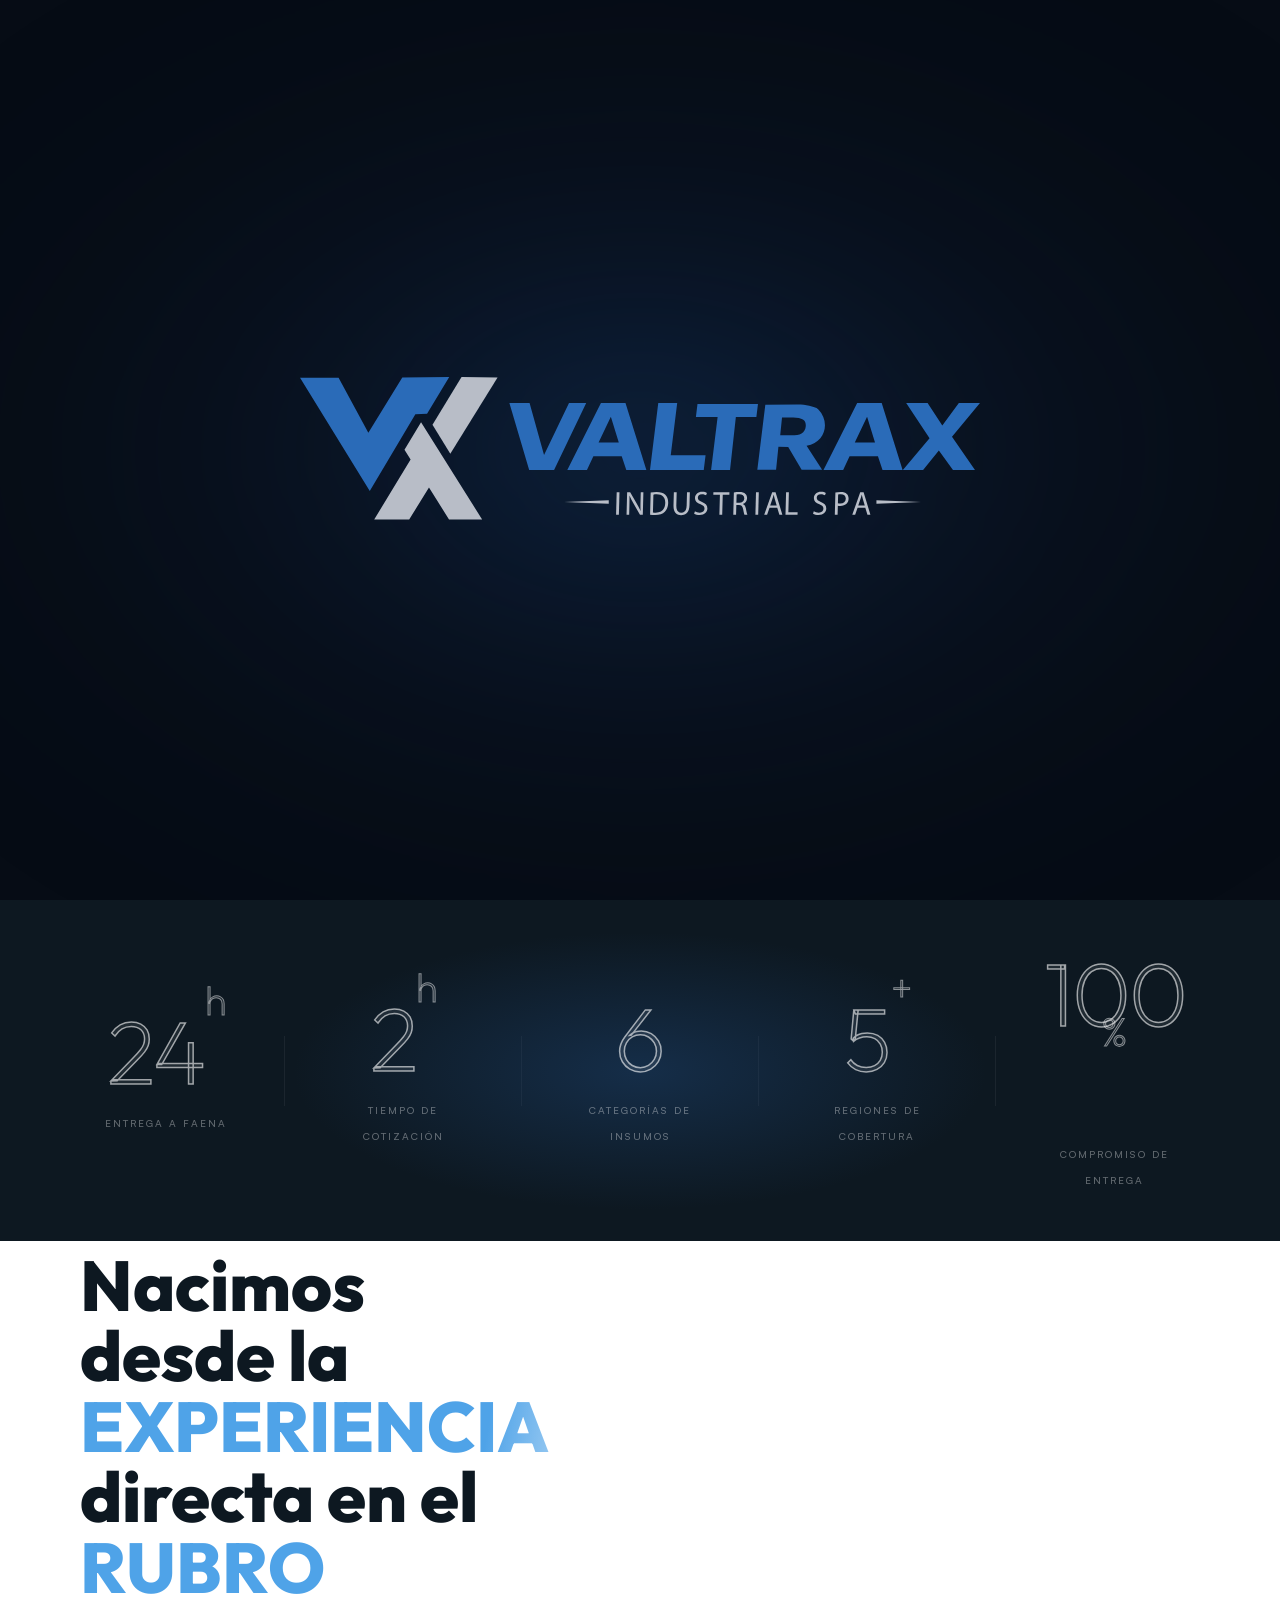
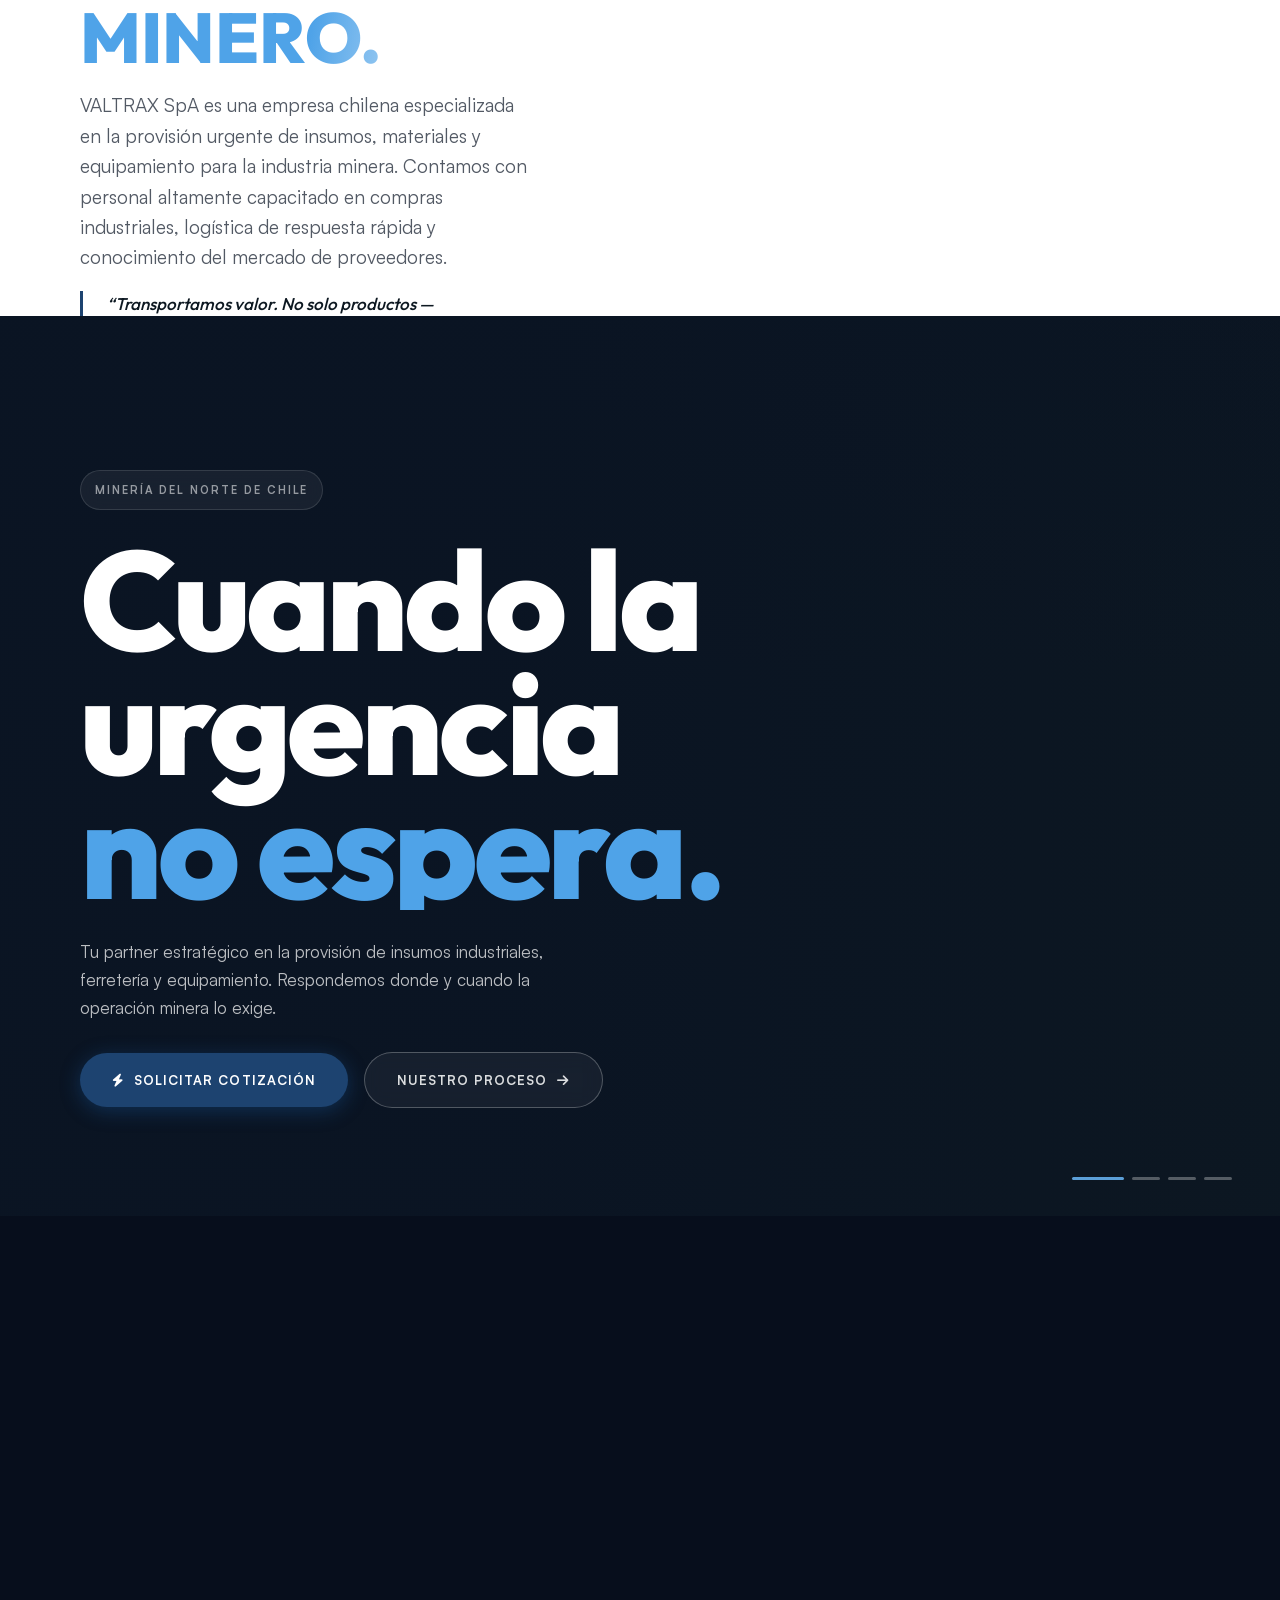
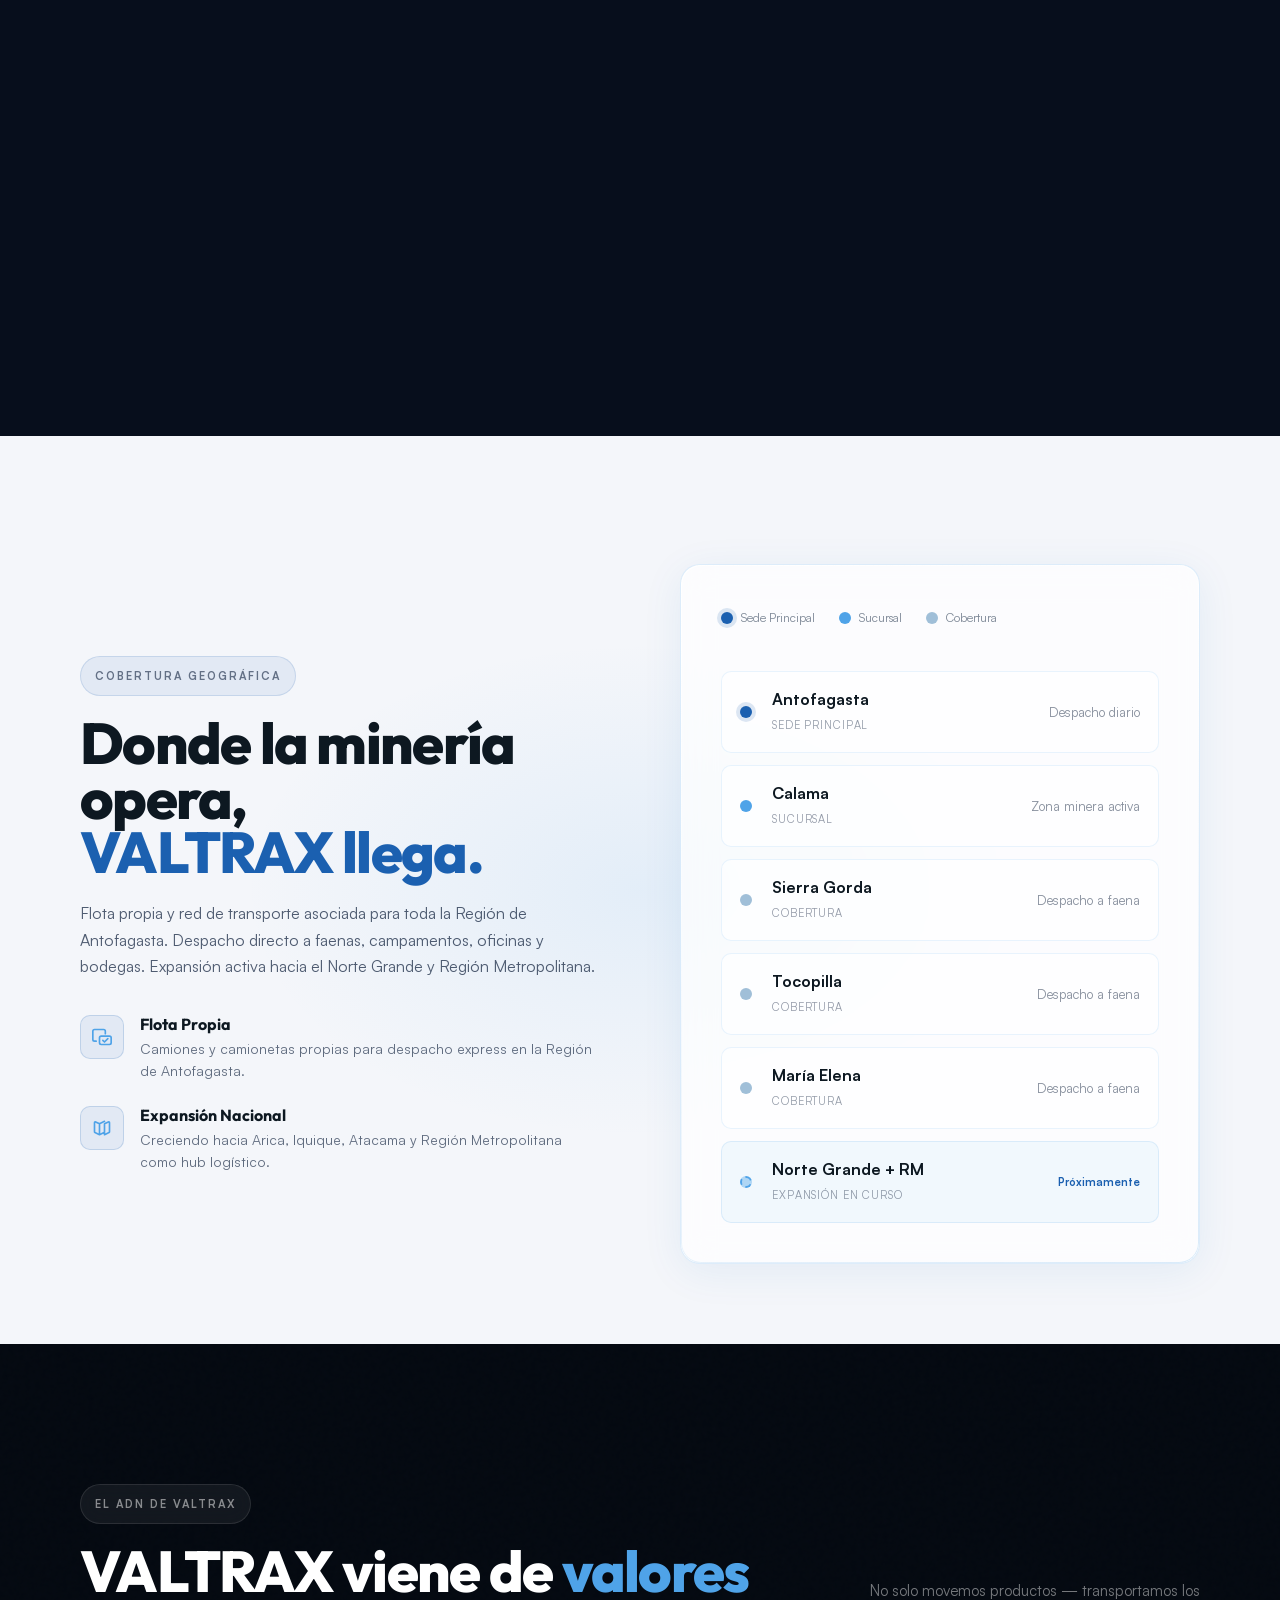
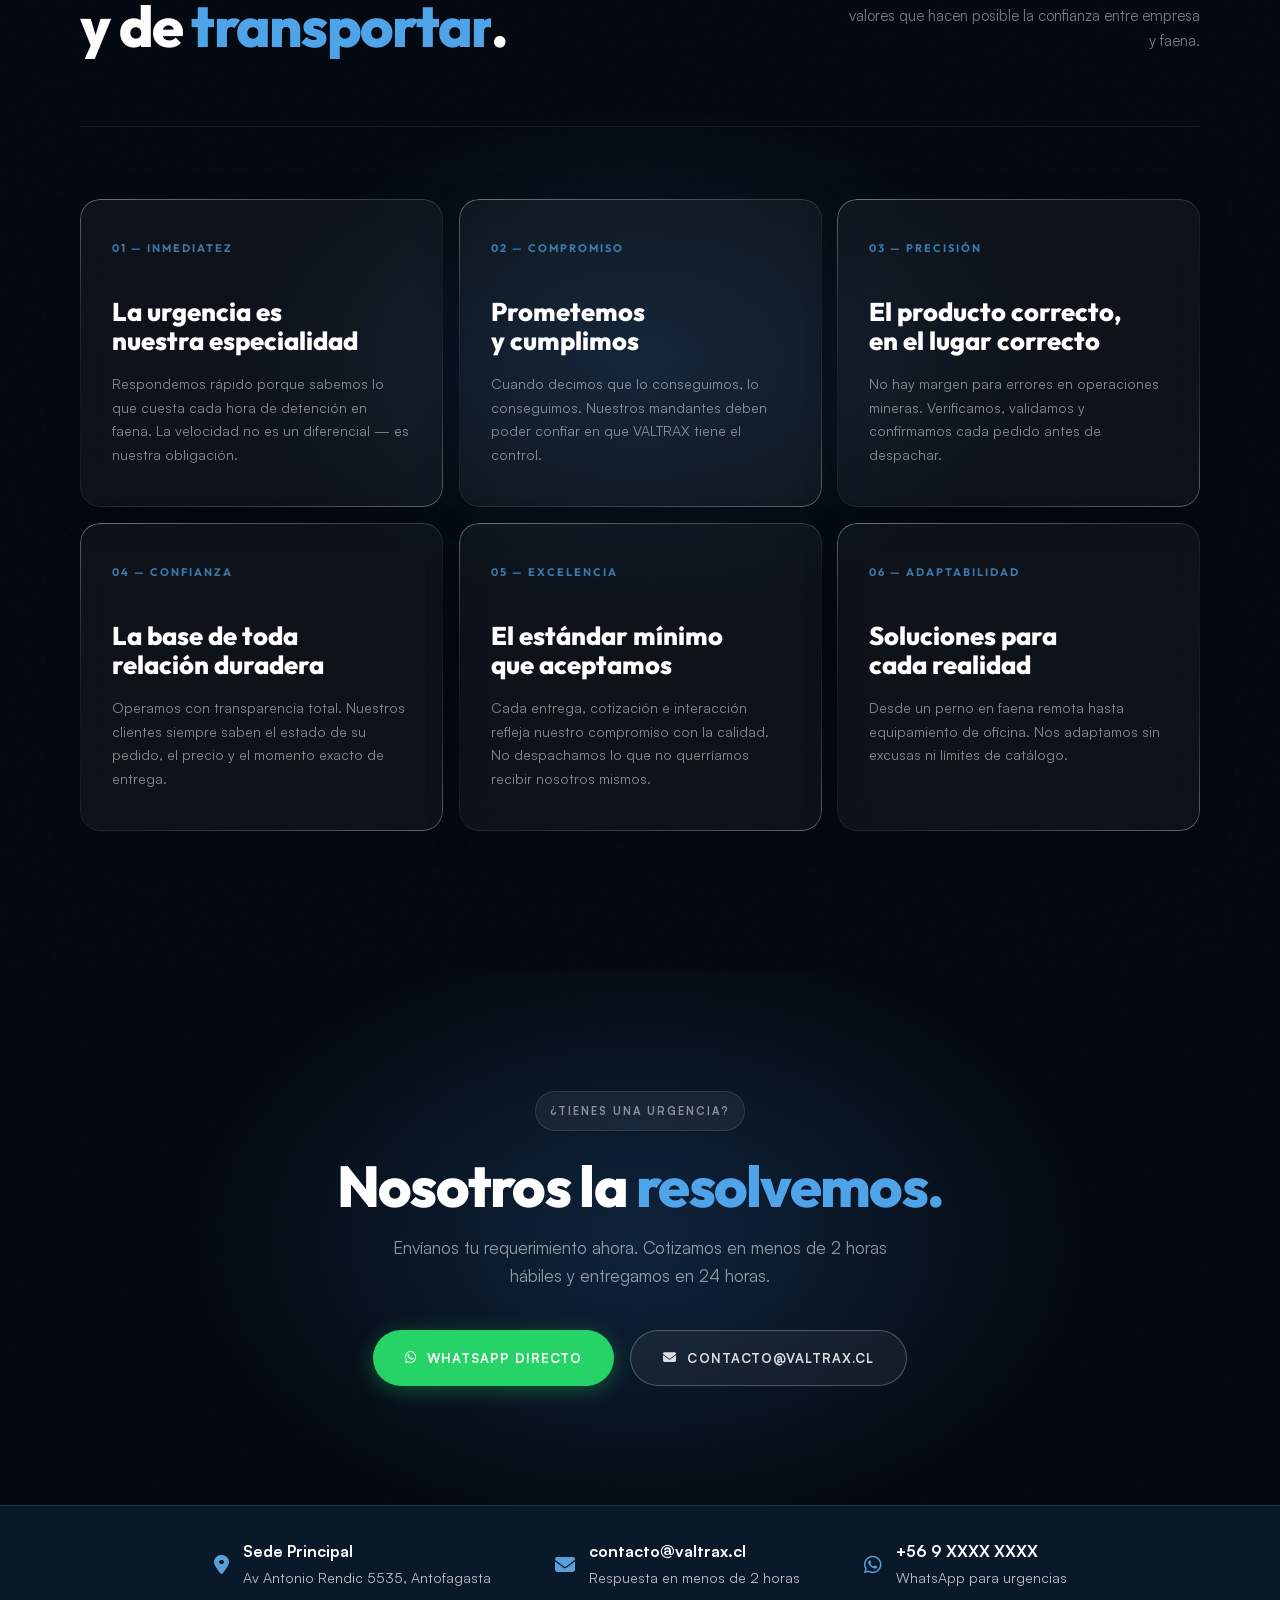
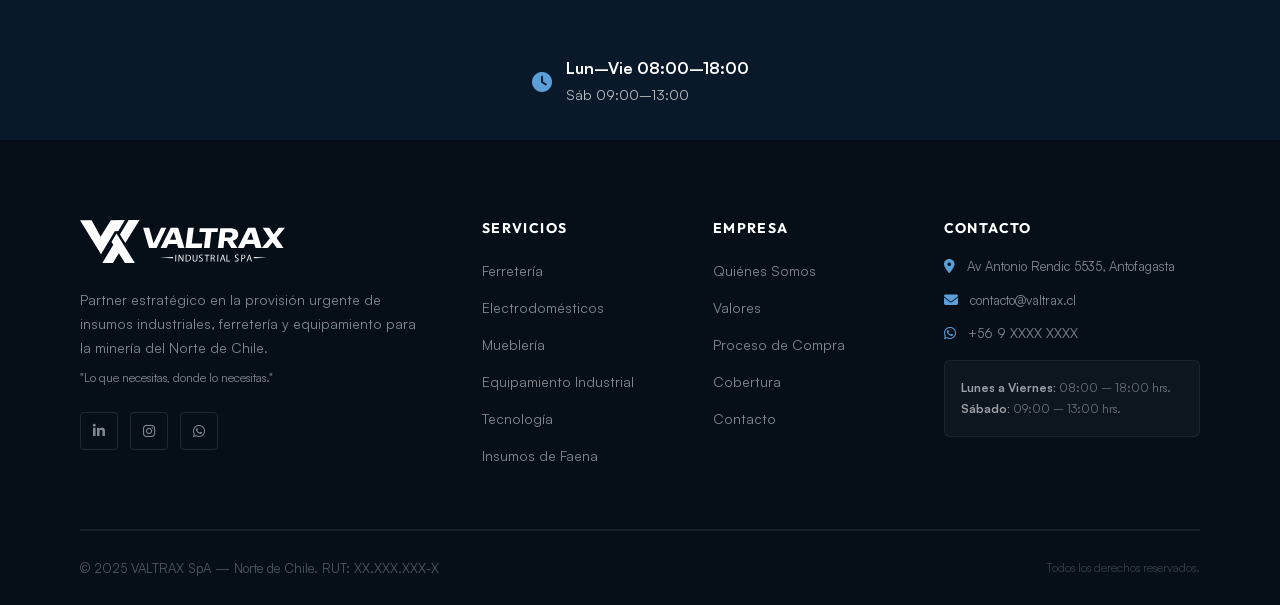
==== commit ca28c774: "Contacto: actualizar dirección a Av Antonio Rendic 5535 Co-Authored-By: Claude Sonnet 4.6 <noreply@a" ====
--- a/index.html
+++ b/index.html
@@ -228,11 +228,11 @@
   .stat-divider { width:1px; height:70px; background:rgba(255,255,255,0.06); flex-shrink:0; }
 
   /* ─── SERVICIOS / INICIO ─── */
-  .servicios-section { position: relative; overflow: hidden; background: #060D16; height: 100vh; min-height: 600px; display: flex; flex-direction: column; }
+  .servicios-section { position: relative; overflow: hidden; background: #060D16; height: 100vh; min-height: 600px; display: flex; flex-direction: column; isolation: isolate; }
   /* Hero content replacing old svc-header */
   .svc-hero-content { position: relative; z-index: 2; padding: 100px 80px 32px; flex: 1; display: flex; flex-direction: column; justify-content: flex-end; }
-  .svc-hero-headline { font-family: 'Outfit', sans-serif; font-size: clamp(54px, 9vw, 138px); font-weight: 800; color: #fff; line-height: 0.88; letter-spacing: -0.03em; margin-bottom: 18px; }
-  .svc-hero-sub { font-size: 17px; color: rgba(255,255,255,0.65); line-height: 1.6; max-width: 520px; margin-bottom: 32px; }
+  .svc-hero-headline { font-family: 'Outfit', sans-serif; font-size: clamp(42px, 6.5vw, 100px); font-weight: 800; color: #fff; line-height: 0.88; letter-spacing: -0.03em; margin-bottom: 18px; }
+  .svc-hero-sub { font-size: 21px; color: rgba(255,255,255,0.65); line-height: 1.6; max-width: 560px; margin-bottom: 32px; }
   /* Fondo de videos dinámico */
   #svc-bg { position: absolute; top: 0; left: 0; width: 100%; height: 100%; background: #060D16; }
   #svc-bg .svc-bg-item { position: absolute; inset: 0; opacity: 0; visibility: hidden; transition: opacity 1s cubic-bezier(0.23,1,0.32,1), transform 1s cubic-bezier(0.23,1,0.32,1); transform: scale(1.04); }
@@ -240,7 +240,7 @@
   #svc-bg .svc-bg-item video { width: 100%; height: 100%; object-fit: cover; display: block; }
   #svc-bg .svc-bg-item.svc-active { opacity: 1; visibility: visible; transform: scale(1); }
   /* Grid de columnas */
-  .svc-grid { display: flex; position: relative; z-index: 2; border-top: 1px solid rgba(255,255,255,0.08); }
+  .svc-grid { display: flex; position: relative; z-index: 2; border-top: 1px solid rgba(255,255,255,0.08); overflow: hidden; }
   .svc-col { flex: 1; border-right: 1px solid rgba(255,255,255,0.08); padding: 36px 32px 48px; cursor: pointer; position: relative; transition: background 0.4s; min-height: 420px; display: flex; flex-direction: column; justify-content: flex-end; overflow: hidden; }
   .svc-col:last-child { border-right: none; }
   .svc-col::before { content: ''; position: absolute; top: 0; right: 0; width: 1px; height: 0; background: #fff; transition: height 0.45s ease; }
@@ -544,7 +544,7 @@
       <div class="contact-info">
         <h4>Contacto</h4>
         <ul>
-          <li>Antofagasta · Calama, Chile</li>
+          <li>Av Antonio Rendic 5535, Antofagasta</li>
           <li><a href="tel:+56900000000">+56 9 XXXX XXXX</a></li>
           <li><a href="mailto:contacto@valtrax.cl">contacto@valtrax.cl</a></li>
         </ul>
@@ -954,7 +954,7 @@
         <i class="fas fa-map-marker-alt"></i>
         <div>
           <strong>Sede Principal</strong>
-          <span>Antofagasta · Calama, Chile</span>
+          <span>Av Antonio Rendic 5535, Antofagasta</span>
         </div>
       </div>
       <div class="cta-contact-item">
@@ -1029,7 +1029,7 @@
         <h4>Contacto</h4>
         <div class="footer-contact-item">
           <i class="fas fa-map-marker-alt"></i>
-          <span>Antofagasta (Sede) · Calama (Sucursal)</span>
+          <span>Av Antonio Rendic 5535, Antofagasta</span>
         </div>
         <div class="footer-contact-item">
           <i class="fas fa-envelope"></i>
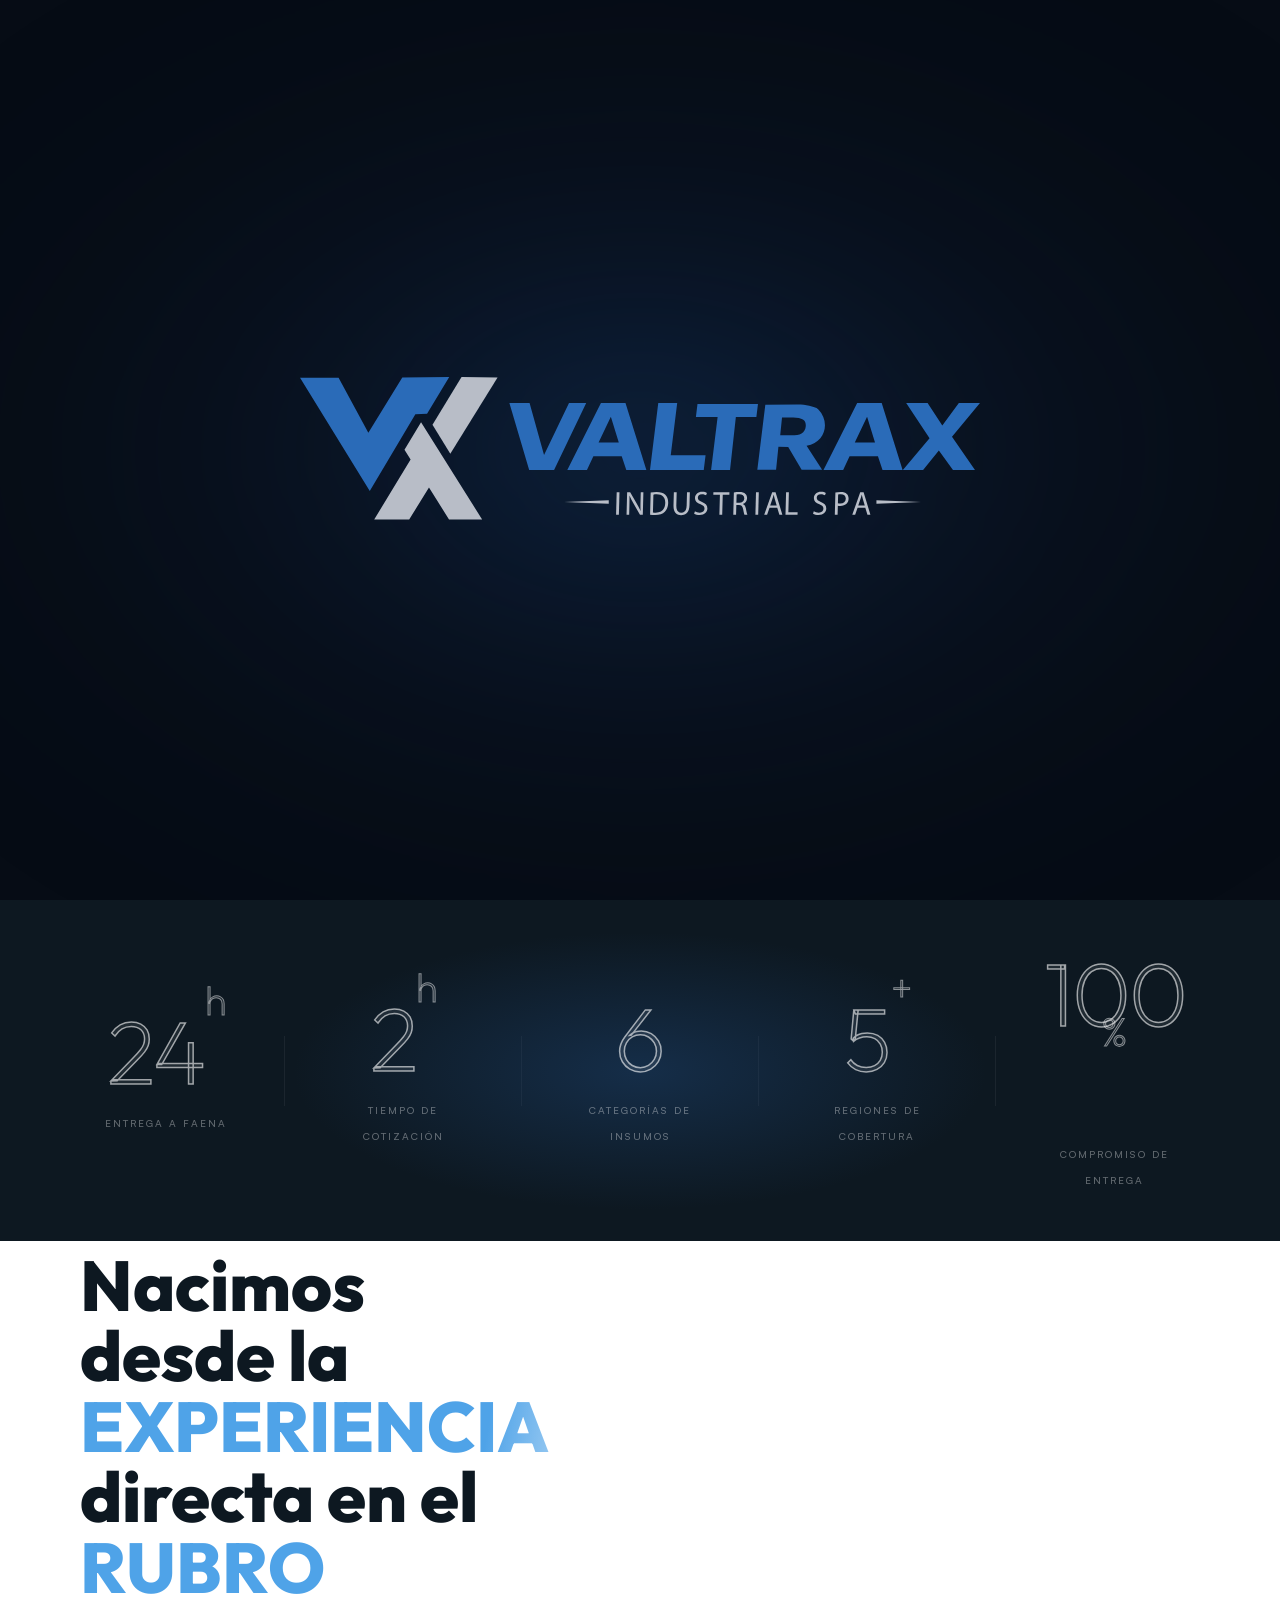
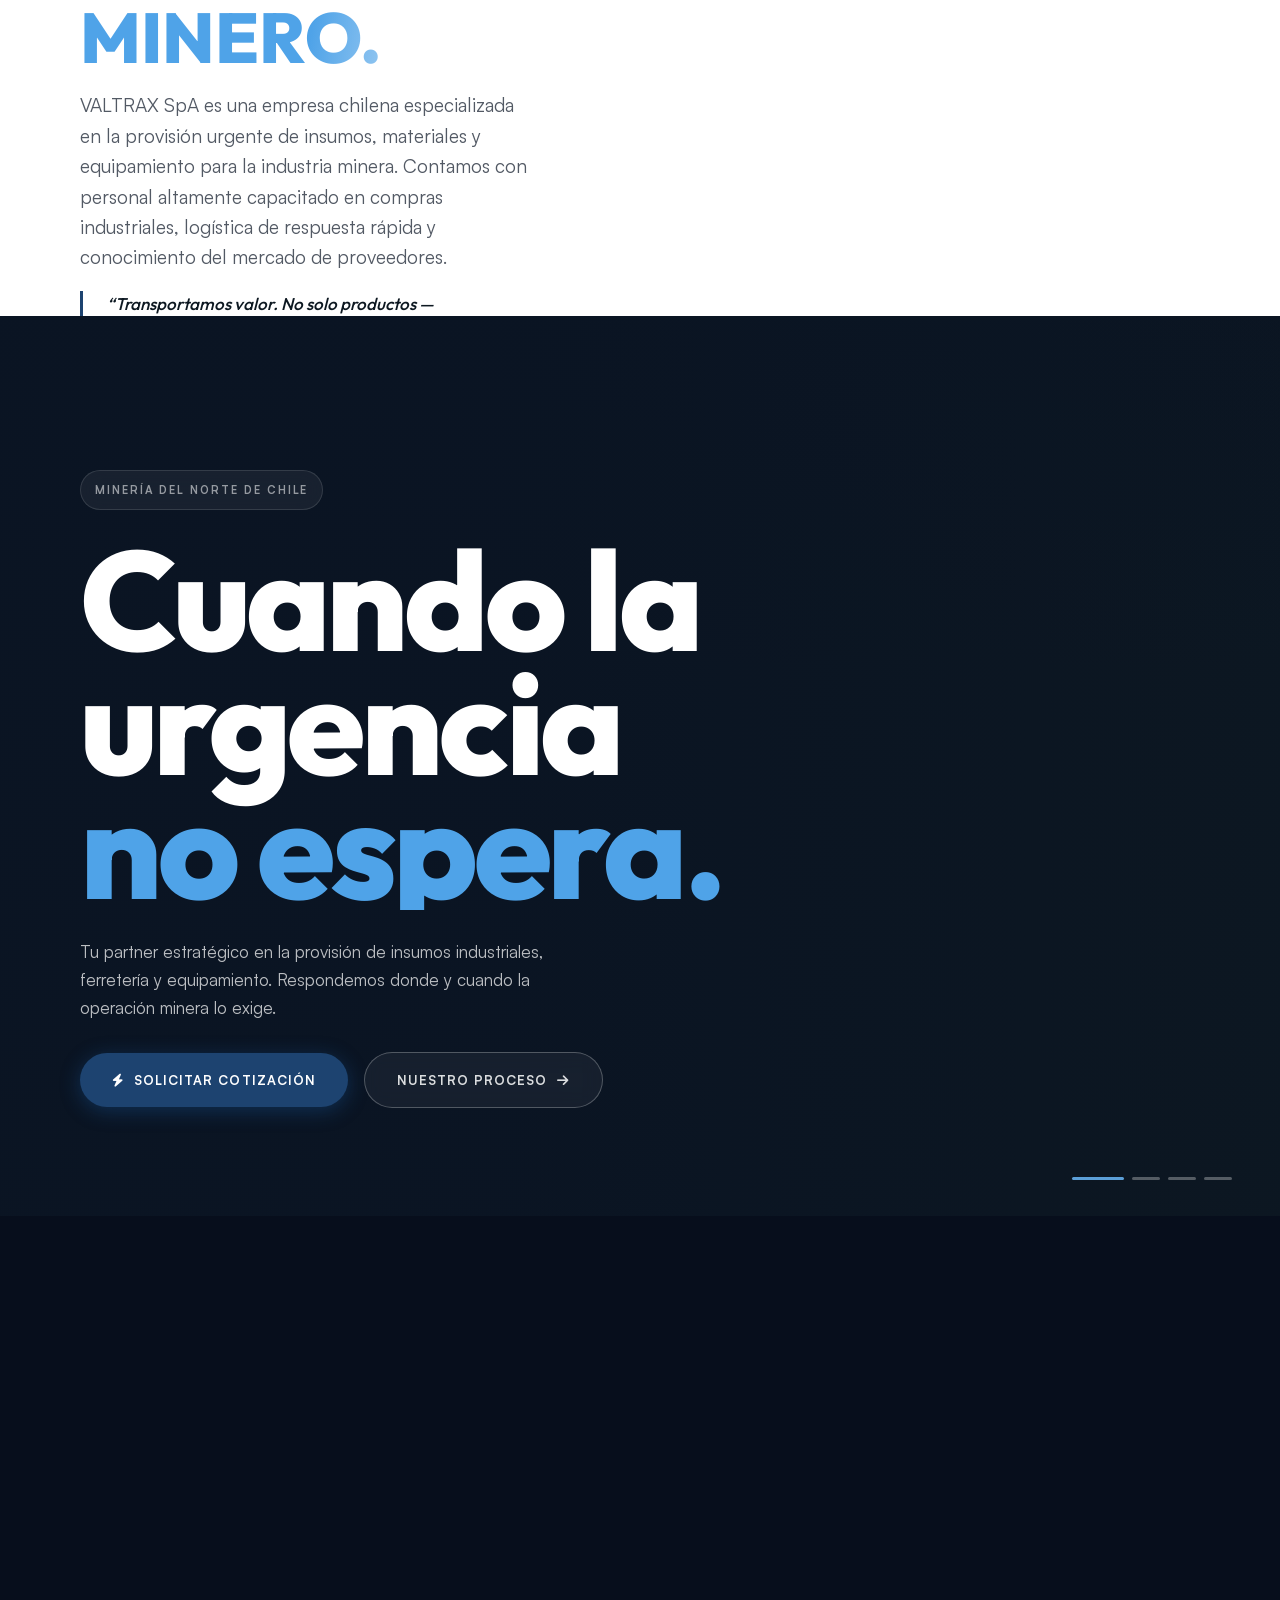
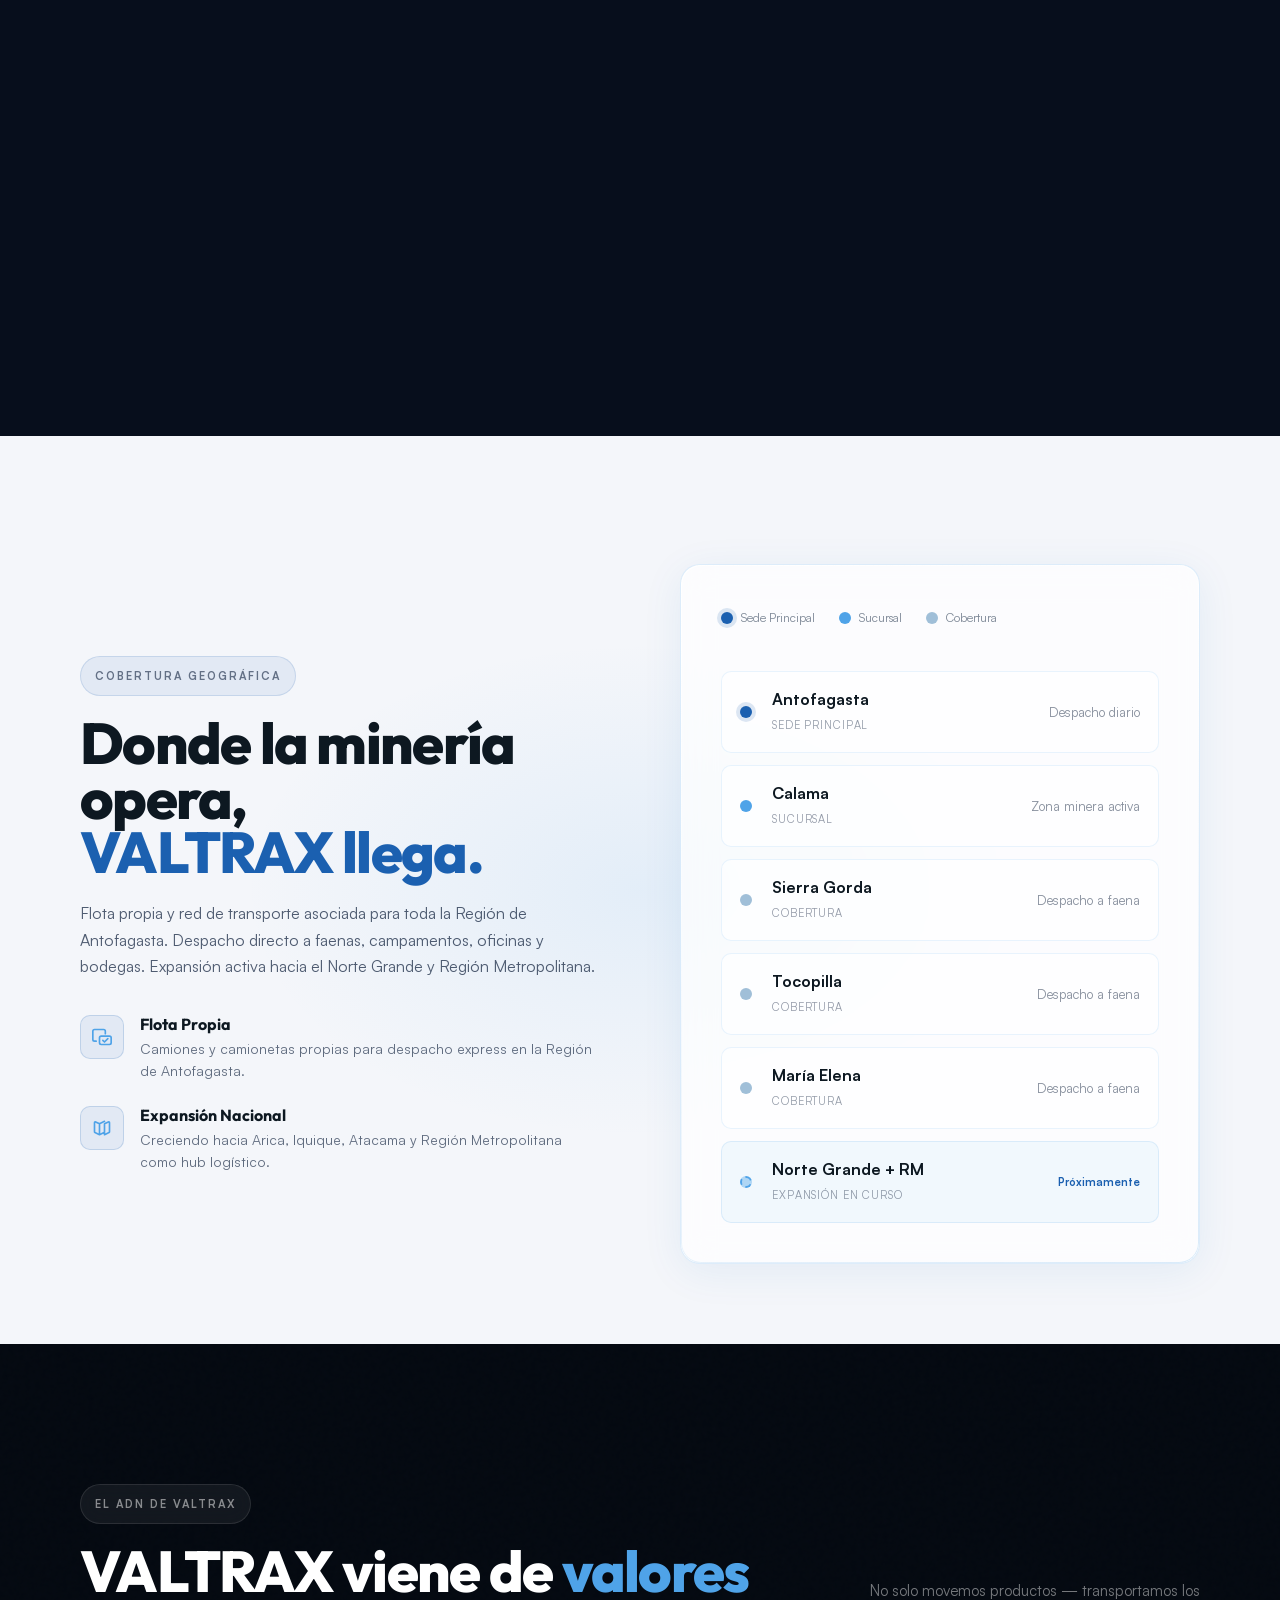
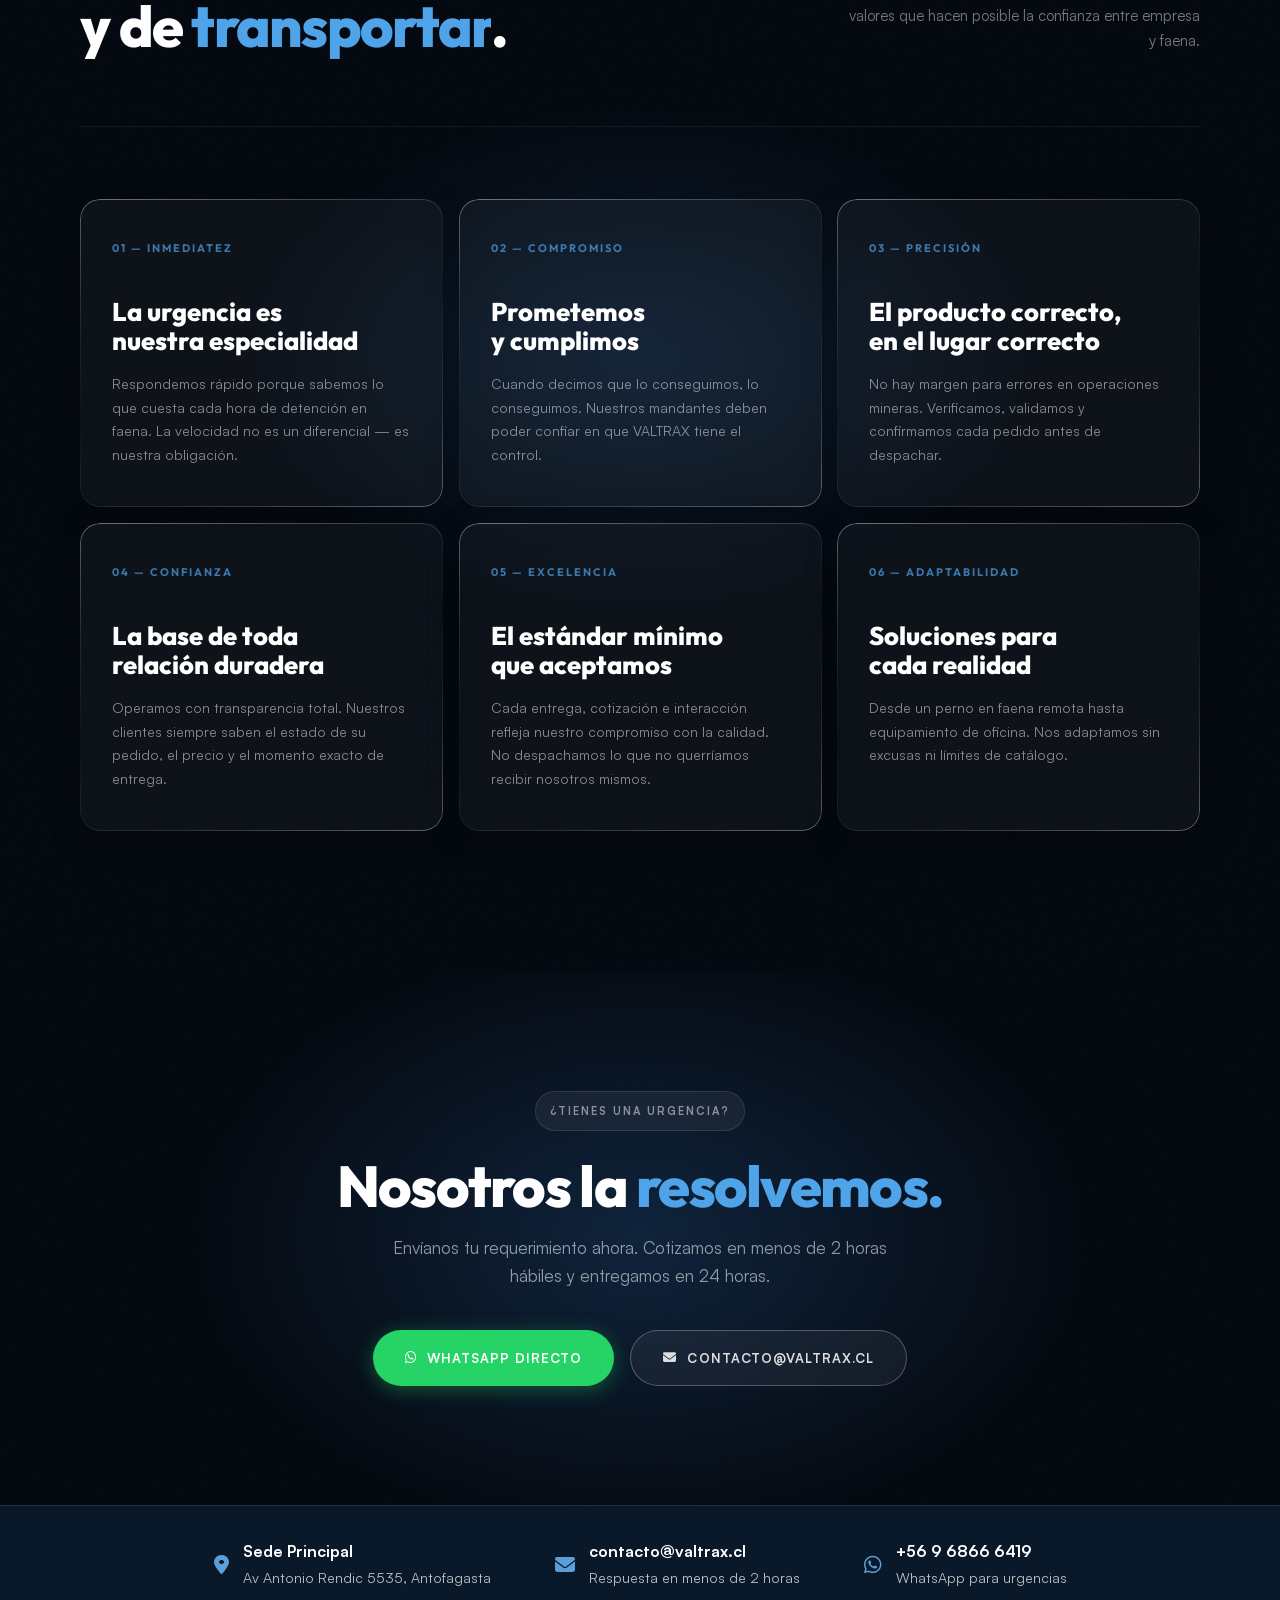
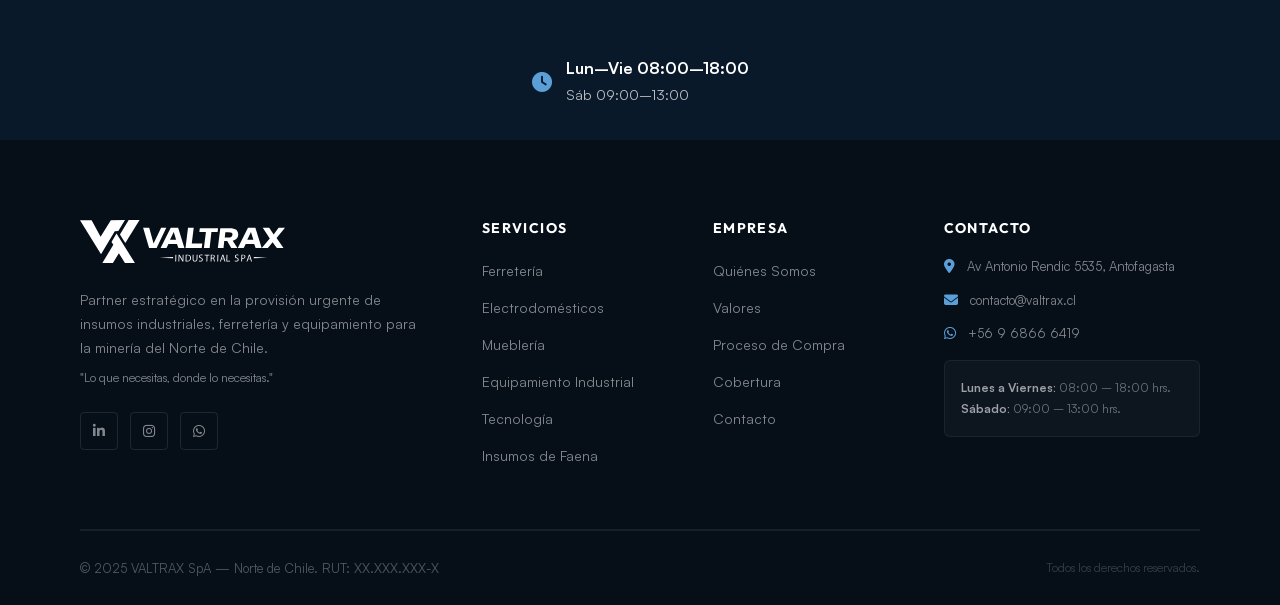
==== commit 98aa24a4: "Nav: scroll suave nativo, scroll spy activo + WhatsApp +56 9 6866 6419 Co-Authored-By: Claude Sonnet" ====
--- a/index.html
+++ b/index.html
@@ -486,7 +486,7 @@
           <nav class="main-menu navbar-expand-md navbar-light clearfix">
             <div class="collapse navbar-collapse show clearfix" id="navbarSupportedContent">
               <ul class="navigation clearfix">
-                <li class="current"><a href="#inicio">Inicio</a></li>
+                <li><a href="#inicio">Inicio</a></li>
                 <li><a href="#nosotros">Nosotros</a></li>
                 <li><a href="#servicios">Servicios</a></li>
                 <li><a href="#proceso">Proceso</a></li>
@@ -497,7 +497,7 @@
           </nav>
         </div>
         <div class="menu-right-content" style="display:flex;align-items:center;gap:16px;">
-          <a href="https://wa.me/56900000000" target="_blank" class="header-cta-btn">
+          <a href="https://wa.me/56968666419" target="_blank" class="header-cta-btn">
             <i class="fab fa-whatsapp"></i> Cotizar
           </a>
           <div class="mobile-nav-toggler"><i class="icon-22"></i></div>
@@ -518,7 +518,7 @@
             <nav class="main-menu clearfix"><!--JS fills this--></nav>
           </div>
           <div class="menu-right-content">
-            <a href="https://wa.me/56900000000" target="_blank" class="header-cta-btn">
+            <a href="https://wa.me/56968666419" target="_blank" class="header-cta-btn">
               <i class="fab fa-whatsapp"></i> Cotizar
             </a>
             <div class="mobile-nav-toggler"><i class="icon-22"></i></div>
@@ -545,7 +545,7 @@
         <h4>Contacto</h4>
         <ul>
           <li>Av Antonio Rendic 5535, Antofagasta</li>
-          <li><a href="tel:+56900000000">+56 9 XXXX XXXX</a></li>
+          <li><a href="tel:+56968666419">+56 9 6866 6419</a></li>
           <li><a href="mailto:contacto@valtrax.cl">contacto@valtrax.cl</a></li>
         </ul>
       </div>
@@ -939,7 +939,7 @@
         <h2>Nosotros la <em>resolvemos.</em></h2>
         <p>Envíanos tu requerimiento ahora. Cotizamos en menos de 2 horas hábiles y entregamos en 24 horas.</p>
         <div class="cta-actions">
-          <a href="https://wa.me/56900000000" target="_blank" class="btn-primary-vx" style="background:#25D366;box-shadow:0 4px 20px rgba(37,211,102,0.35);">
+          <a href="https://wa.me/56968666419" target="_blank" class="btn-primary-vx" style="background:#25D366;box-shadow:0 4px 20px rgba(37,211,102,0.35);">
             <i class="fab fa-whatsapp"></i> WhatsApp Directo
           </a>
           <a href="mailto:contacto@valtrax.cl" class="btn-outline-vx">
@@ -967,7 +967,7 @@
       <div class="cta-contact-item">
         <i class="fab fa-whatsapp"></i>
         <div>
-          <strong>+56 9 XXXX XXXX</strong>
+          <strong>+56 9 6866 6419</strong>
           <span>WhatsApp para urgencias</span>
         </div>
       </div>
@@ -998,7 +998,7 @@
         <div class="footer-social">
           <a href="#" aria-label="LinkedIn"><i class="fab fa-linkedin-in"></i></a>
           <a href="#" aria-label="Instagram"><i class="fab fa-instagram"></i></a>
-          <a href="https://wa.me/56900000000" target="_blank" aria-label="WhatsApp"><i class="fab fa-whatsapp"></i></a>
+          <a href="https://wa.me/56968666419" target="_blank" aria-label="WhatsApp"><i class="fab fa-whatsapp"></i></a>
         </div>
       </div>
 
@@ -1037,7 +1037,7 @@
         </div>
         <div class="footer-contact-item">
           <i class="fab fa-whatsapp"></i>
-          <span>+56 9 XXXX XXXX</span>
+          <span>+56 9 6866 6419</span>
         </div>
         <div class="footer-horario">
           <p><strong>Lunes a Viernes:</strong> 08:00 – 18:00 hrs.<br><strong>Sábado:</strong> 09:00 – 13:00 hrs.</p>
@@ -1057,7 +1057,7 @@
   </a>
 
   <!-- WhatsApp float -->
-  <a href="https://wa.me/56900000000" target="_blank" class="wa-float" title="Chatear por WhatsApp">
+  <a href="https://wa.me/56968666419" target="_blank" class="wa-float" title="Chatear por WhatsApp">
     <i class="fab fa-whatsapp"></i>
   </a>
 
@@ -1102,16 +1102,46 @@
   $('html, body').animate({ scrollTop: 0 }, 600, 'swing');
 });
 
-// ─── SMOOTH NAV SCROLL ───
-$('a[href^="#"]').on('click', function(e) {
-  var target = $(this).attr('href');
-  if (target === '#' || target.length < 2) return;
-  var $target = $(target);
-  if ($target.length) {
+// ─── SMOOTH NAV SCROLL (nativo, sin jQuery animate para evitar saltos) ───
+document.querySelectorAll('a[href^="#"]').forEach(function(link) {
+  link.addEventListener('click', function(e) {
+    var href = this.getAttribute('href');
+    if (!href || href === '#' || href.length < 2) return;
+    var target = document.querySelector(href);
+    if (!target) return;
     e.preventDefault();
-    $('html, body').animate({ scrollTop: $target.offset().top - 80 }, 700, 'swing');
-  }
+    var top = target.getBoundingClientRect().top + window.pageYOffset - 80;
+    window.scrollTo({ top: top, behavior: 'smooth' });
+  });
 });
+
+// ─── SCROLL SPY: resalta el ítem de nav según la sección visible ───
+(function() {
+  var sections = ['inicio','nosotros','servicios','proceso','cobertura','contacto'];
+  var navLinks = {};
+  sections.forEach(function(id) {
+    var a = document.querySelector('.main-menu a[href="#' + id + '"]');
+    if (a) navLinks[id] = a.parentElement; // el <li>
+  });
+
+  function updateActive() {
+    var scrollY = window.pageYOffset;
+    var active  = sections[0];
+    sections.forEach(function(id) {
+      var el = document.getElementById(id);
+      if (!el) return;
+      if (el.getBoundingClientRect().top + window.pageYOffset - 160 <= scrollY) {
+        active = id;
+      }
+    });
+    Object.keys(navLinks).forEach(function(id) {
+      navLinks[id].classList.toggle('current', id === active);
+    });
+  }
+
+  window.addEventListener('scroll', updateActive, { passive: true });
+  updateActive();
+})();
 
 // ─── INICIO / CATEGORÍAS: VIDEO DINÁMICO + ROTACIÓN AUTOMÁTICA ───
 (function() {
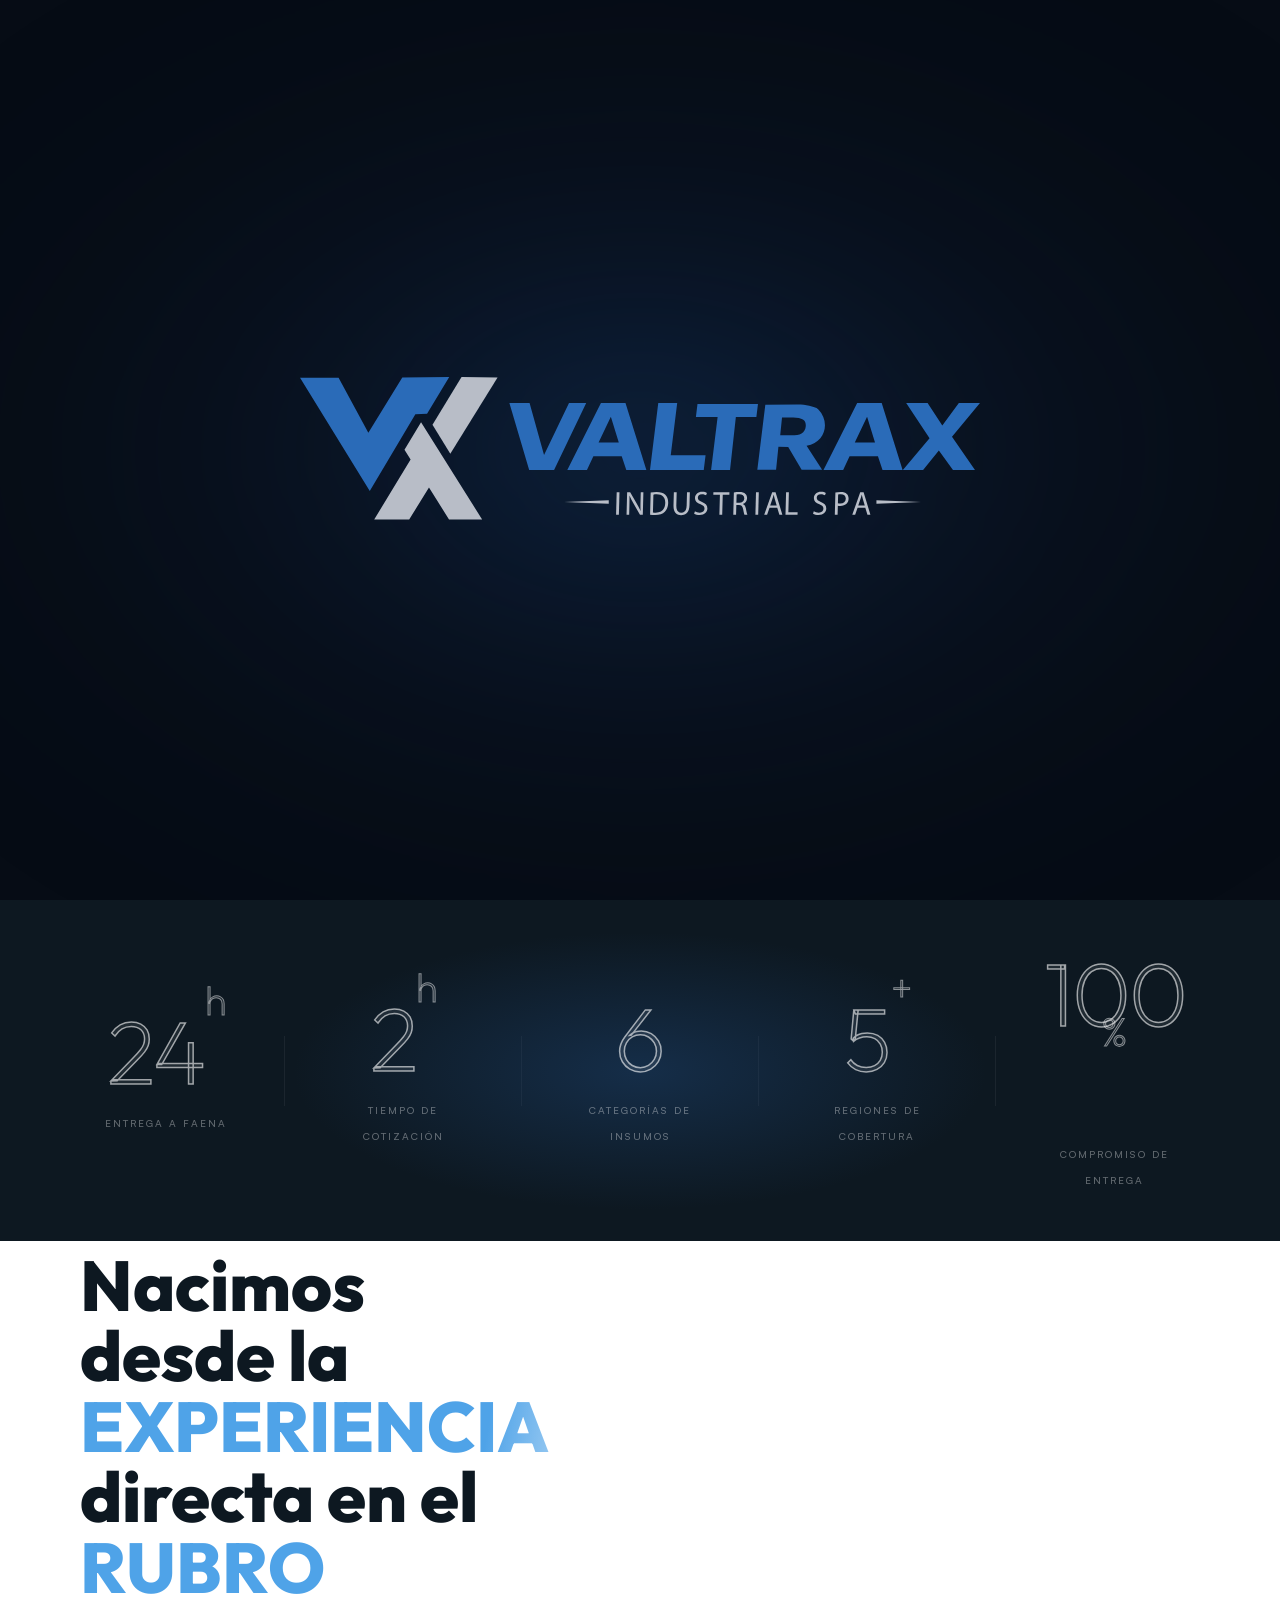
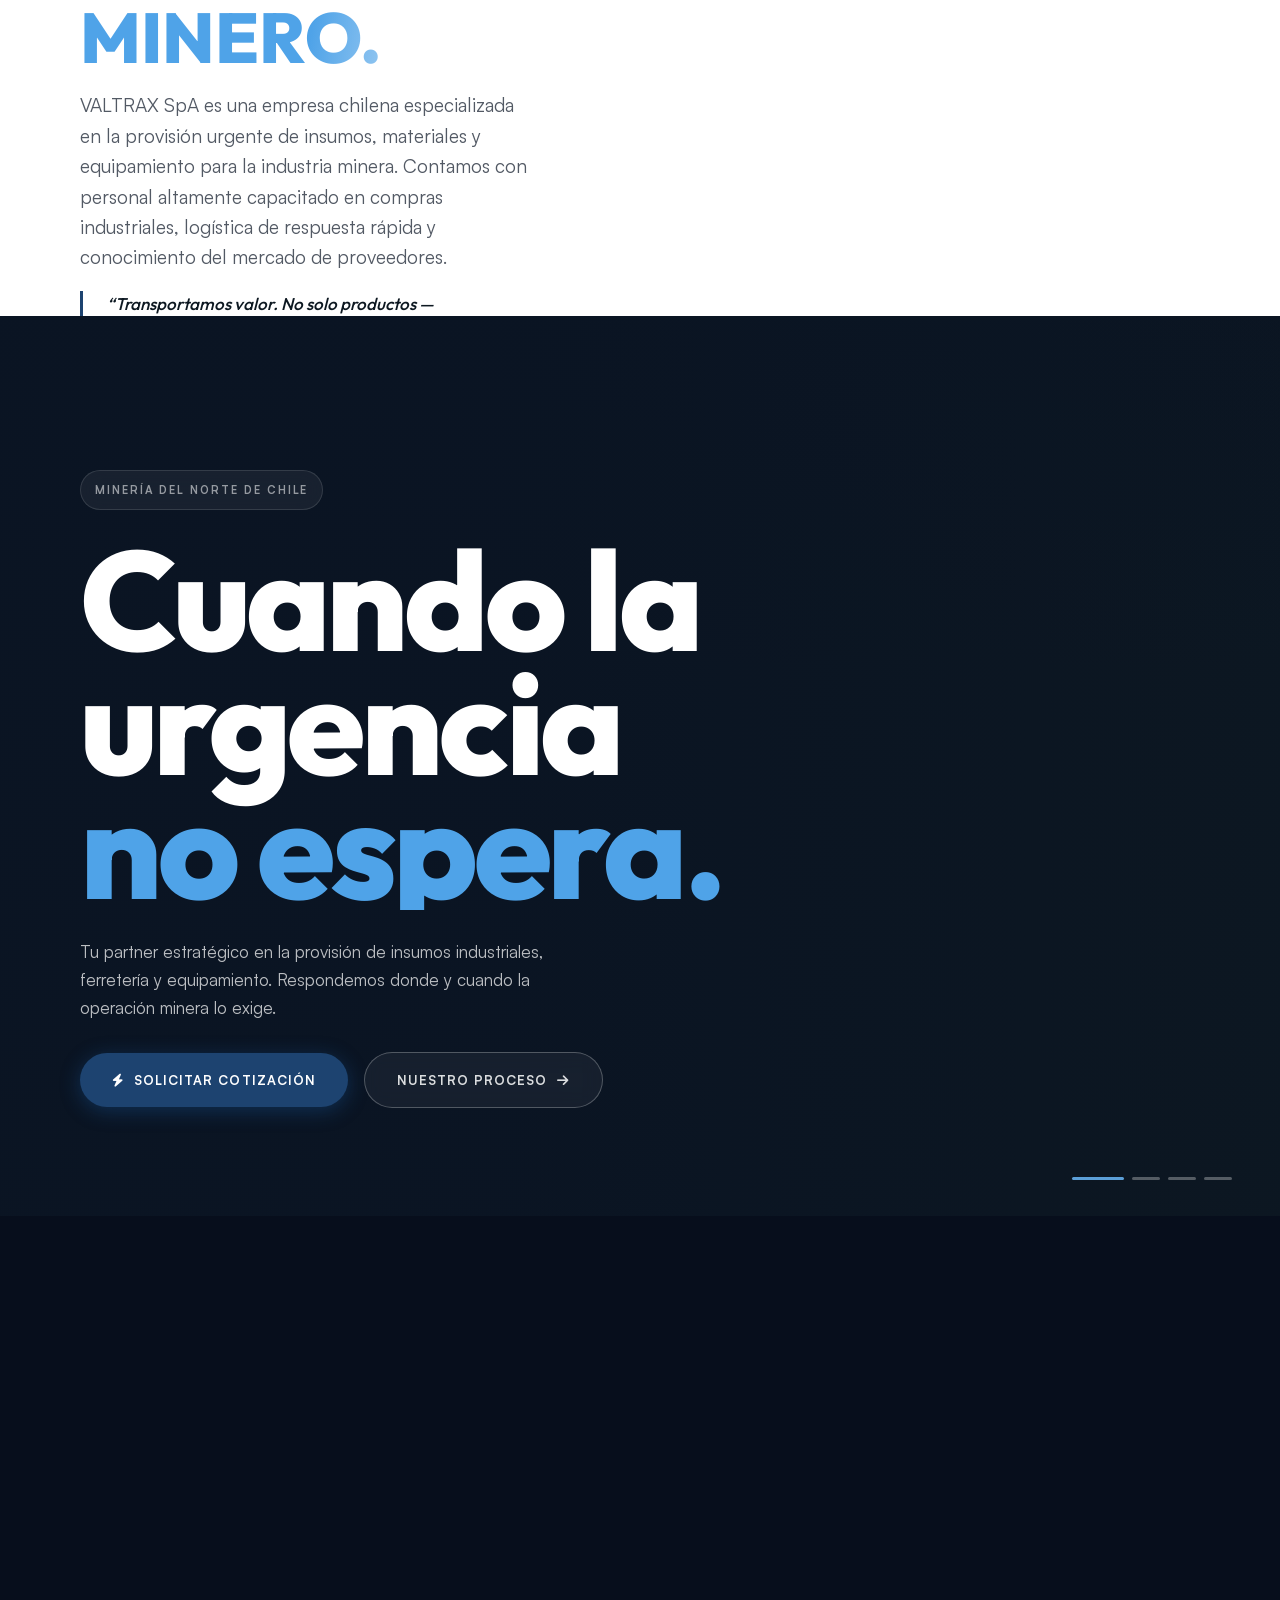
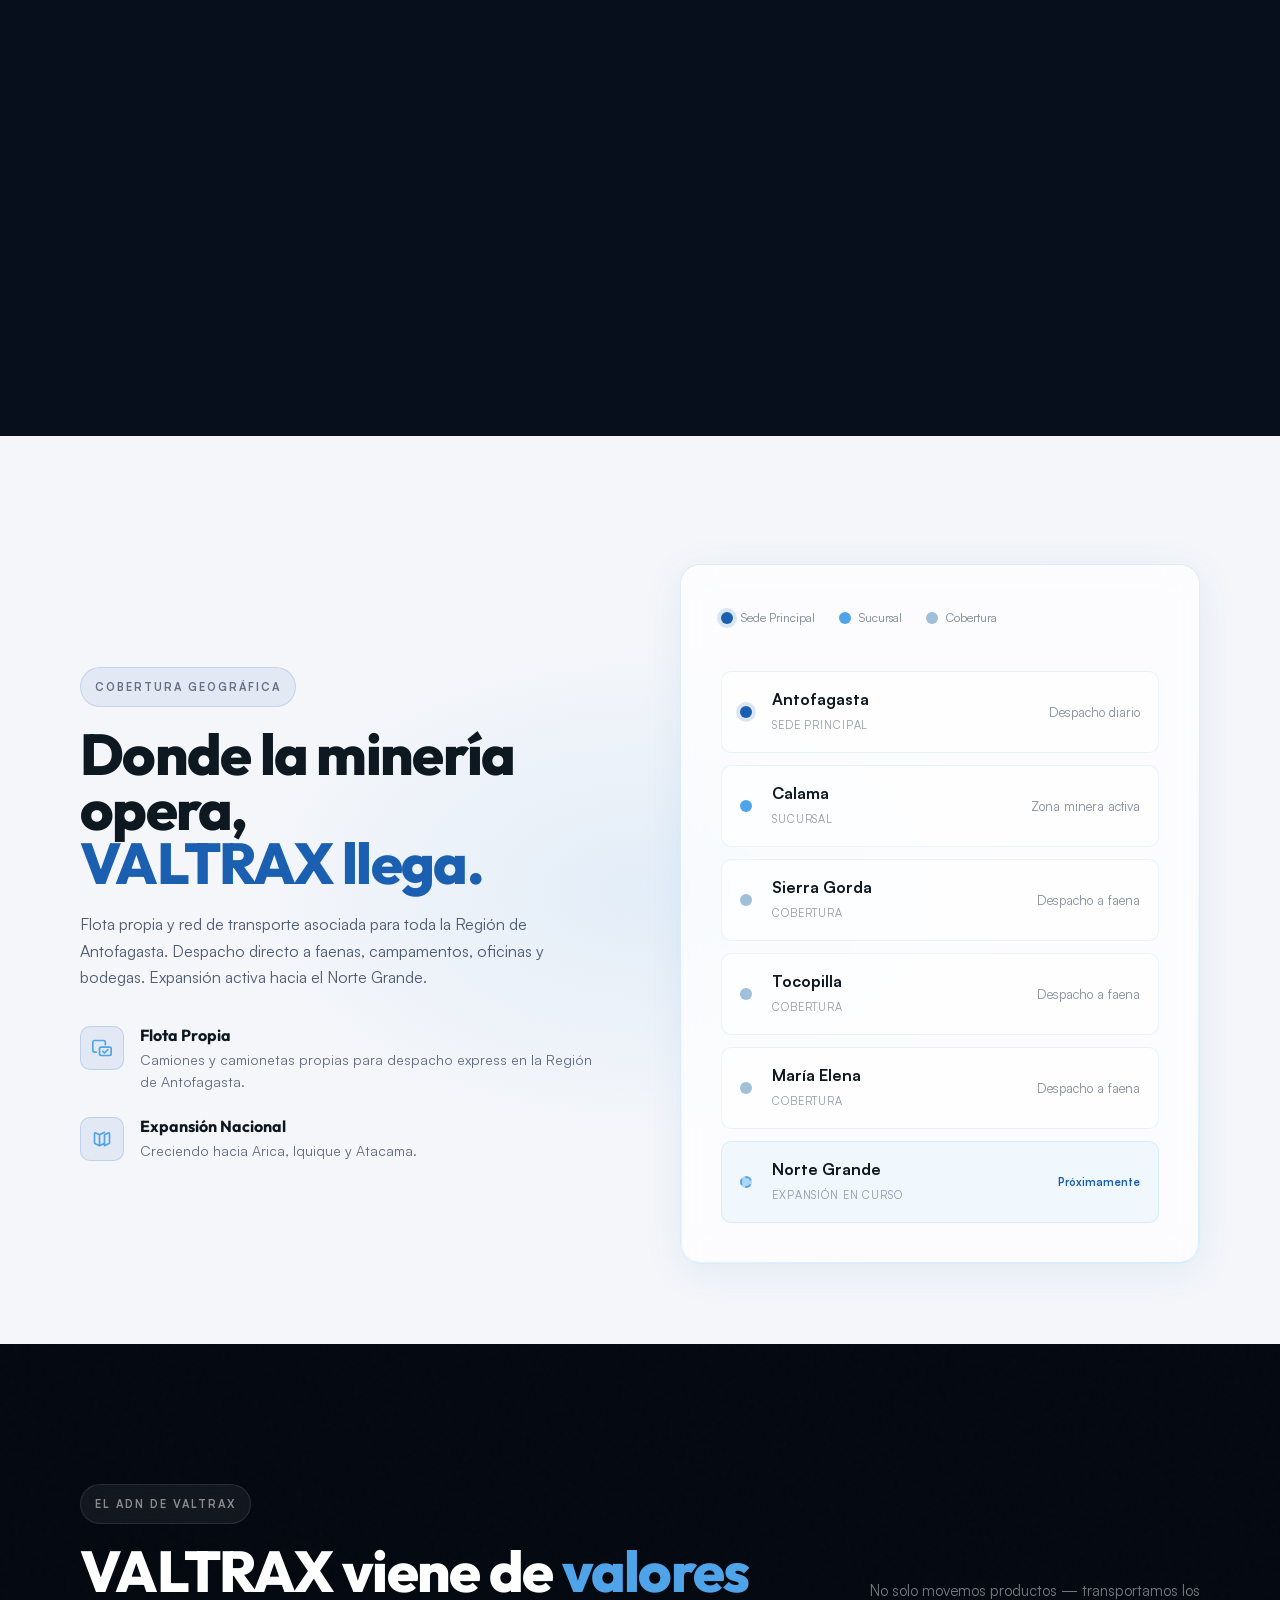
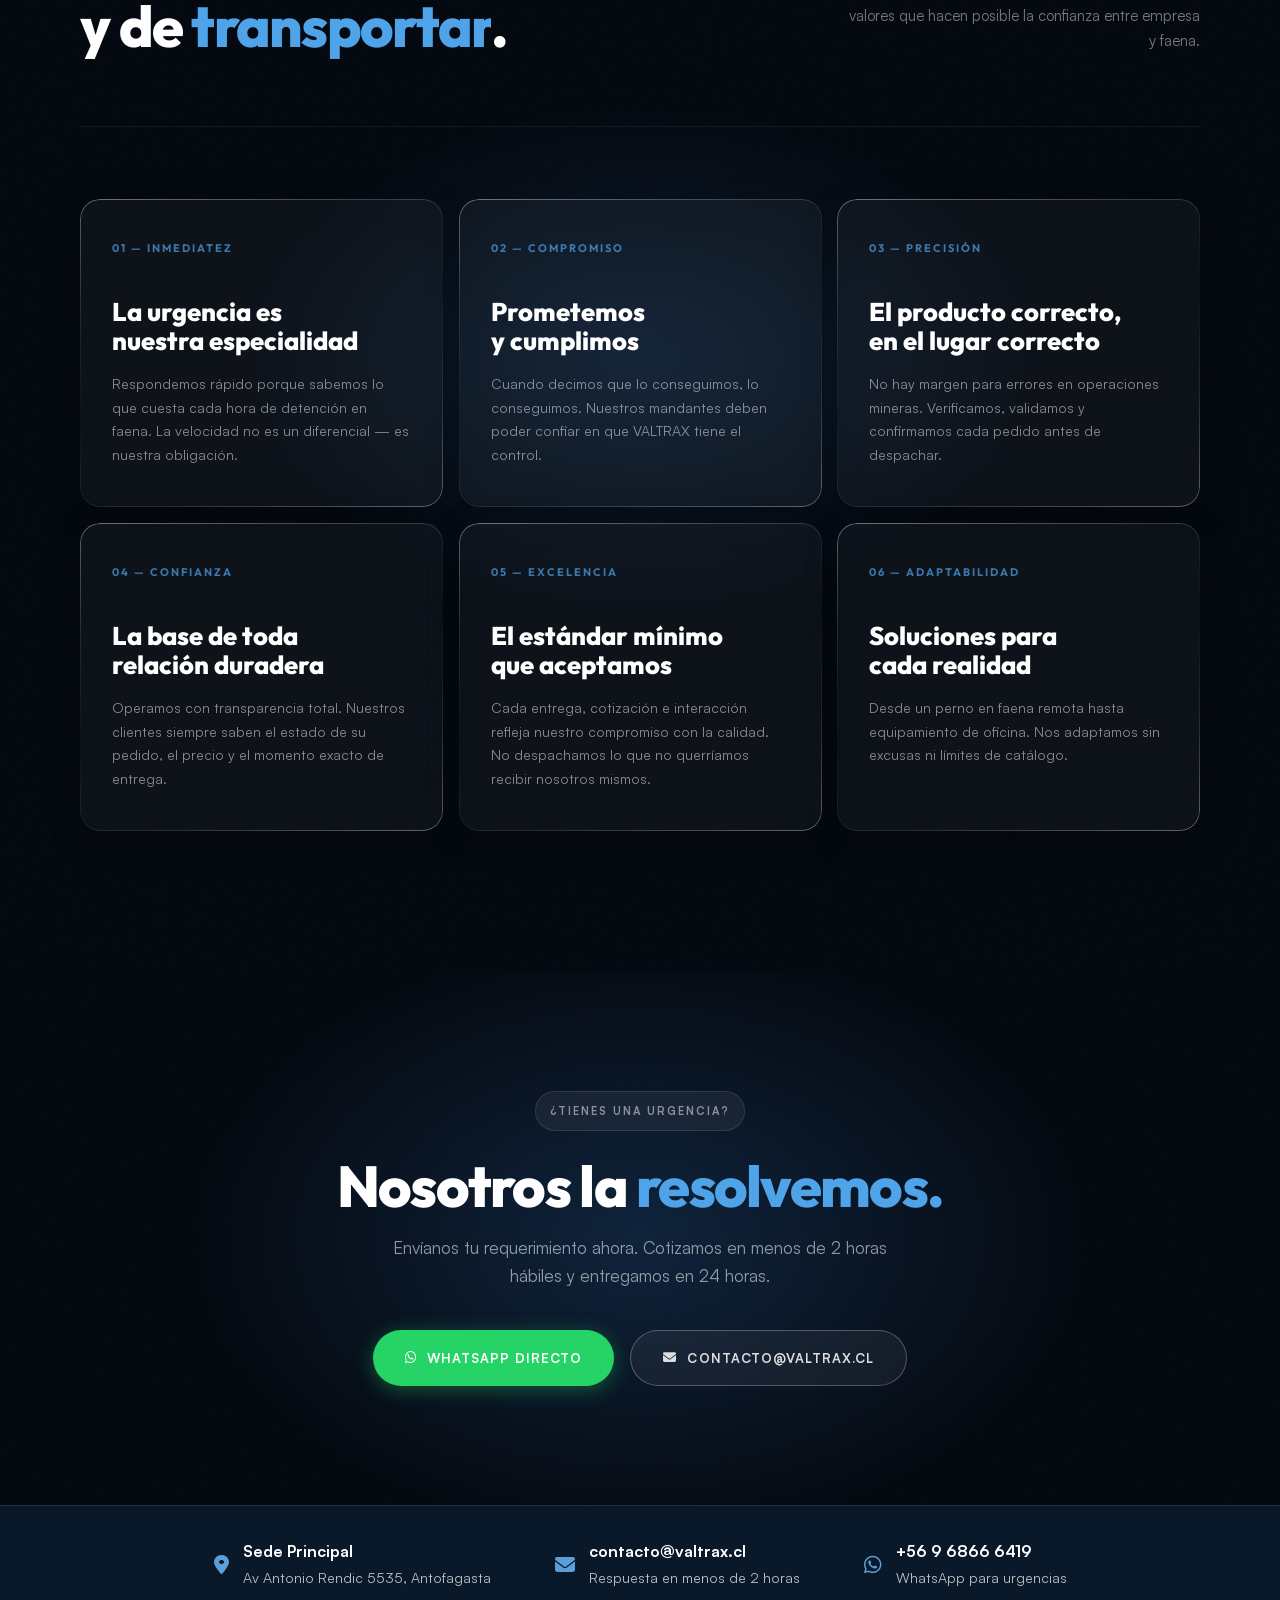
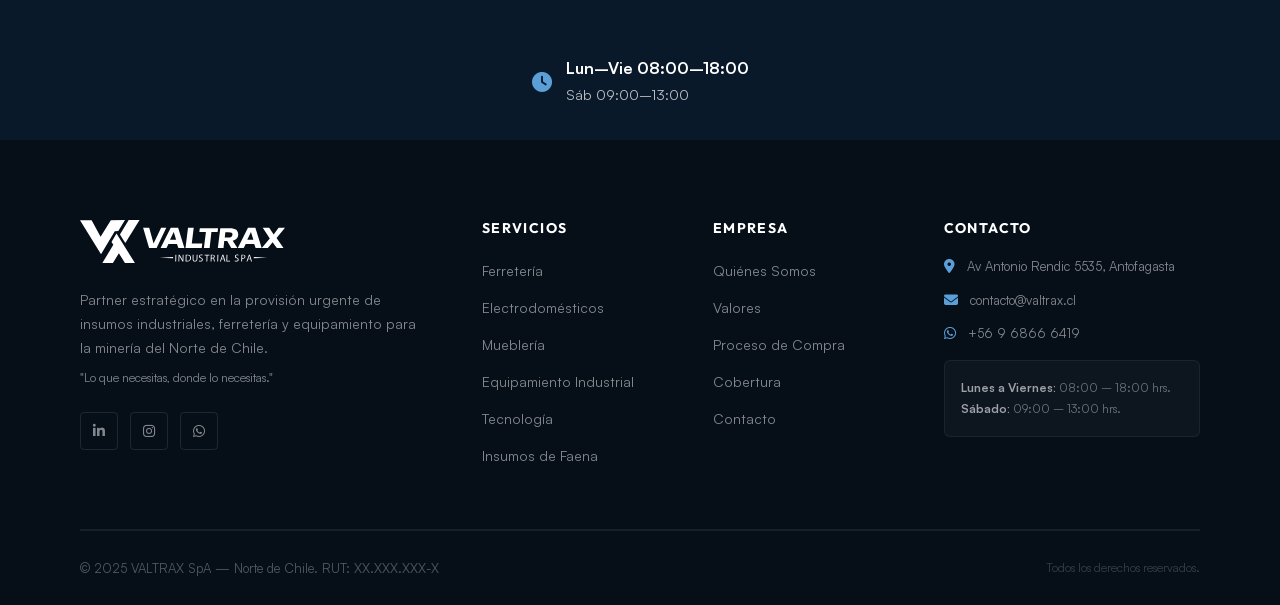
==== commit 35e92340: "Cobertura: eliminar RM/Santiago de todos los textos de expansión" ====
--- a/index.html
+++ b/index.html
@@ -782,7 +782,7 @@
         <div class="cobertura-info" data-aos="fade-right" data-aos-duration="800">
           <div class="cobertura-kicker">Cobertura Geográfica</div>
           <h2 class="cobertura-heading">Donde la minería opera,<br><em>VALTRAX llega.</em></h2>
-          <p class="section-body" style="color:rgba(15,32,60,0.72);font-size:16px;line-height:1.65;">Flota propia y red de transporte asociada para toda la Región de Antofagasta. Despacho directo a faenas, campamentos, oficinas y bodegas. Expansión activa hacia el Norte Grande y Región Metropolitana.</p>
+          <p class="section-body" style="color:rgba(15,32,60,0.72);font-size:16px;line-height:1.65;">Flota propia y red de transporte asociada para toda la Región de Antofagasta. Despacho directo a faenas, campamentos, oficinas y bodegas. Expansión activa hacia el Norte Grande.</p>
 
           <div class="cobertura-feature" style="margin-top:36px;">
             <div class="cobertura-feature-icon">
@@ -800,7 +800,7 @@
             </div>
             <div class="cobertura-feature-text">
               <h4>Expansión Nacional</h4>
-              <p>Creciendo hacia Arica, Iquique, Atacama y Región Metropolitana como hub logístico.</p>
+              <p>Creciendo hacia Arica, Iquique y Atacama.</p>
             </div>
           </div>
         </div>
@@ -857,7 +857,7 @@
           <div class="cobertura-map-row" style="border-color:rgba(79,163,232,0.15);background:rgba(79,163,232,0.06);">
             <div style="width:12px;height:12px;border-radius:50%;background:rgba(79,163,232,0.4);border:2px dashed #4FA3E8;flex-shrink:0;"></div>
             <div>
-              <div class="cobertura-city">Norte Grande + RM</div>
+              <div class="cobertura-city">Norte Grande</div>
               <div class="cobertura-role">Expansión en curso</div>
             </div>
             <div class="cobertura-detail" style="color:#1B60B0;font-size:11px;font-weight:700;">Próximamente</div>
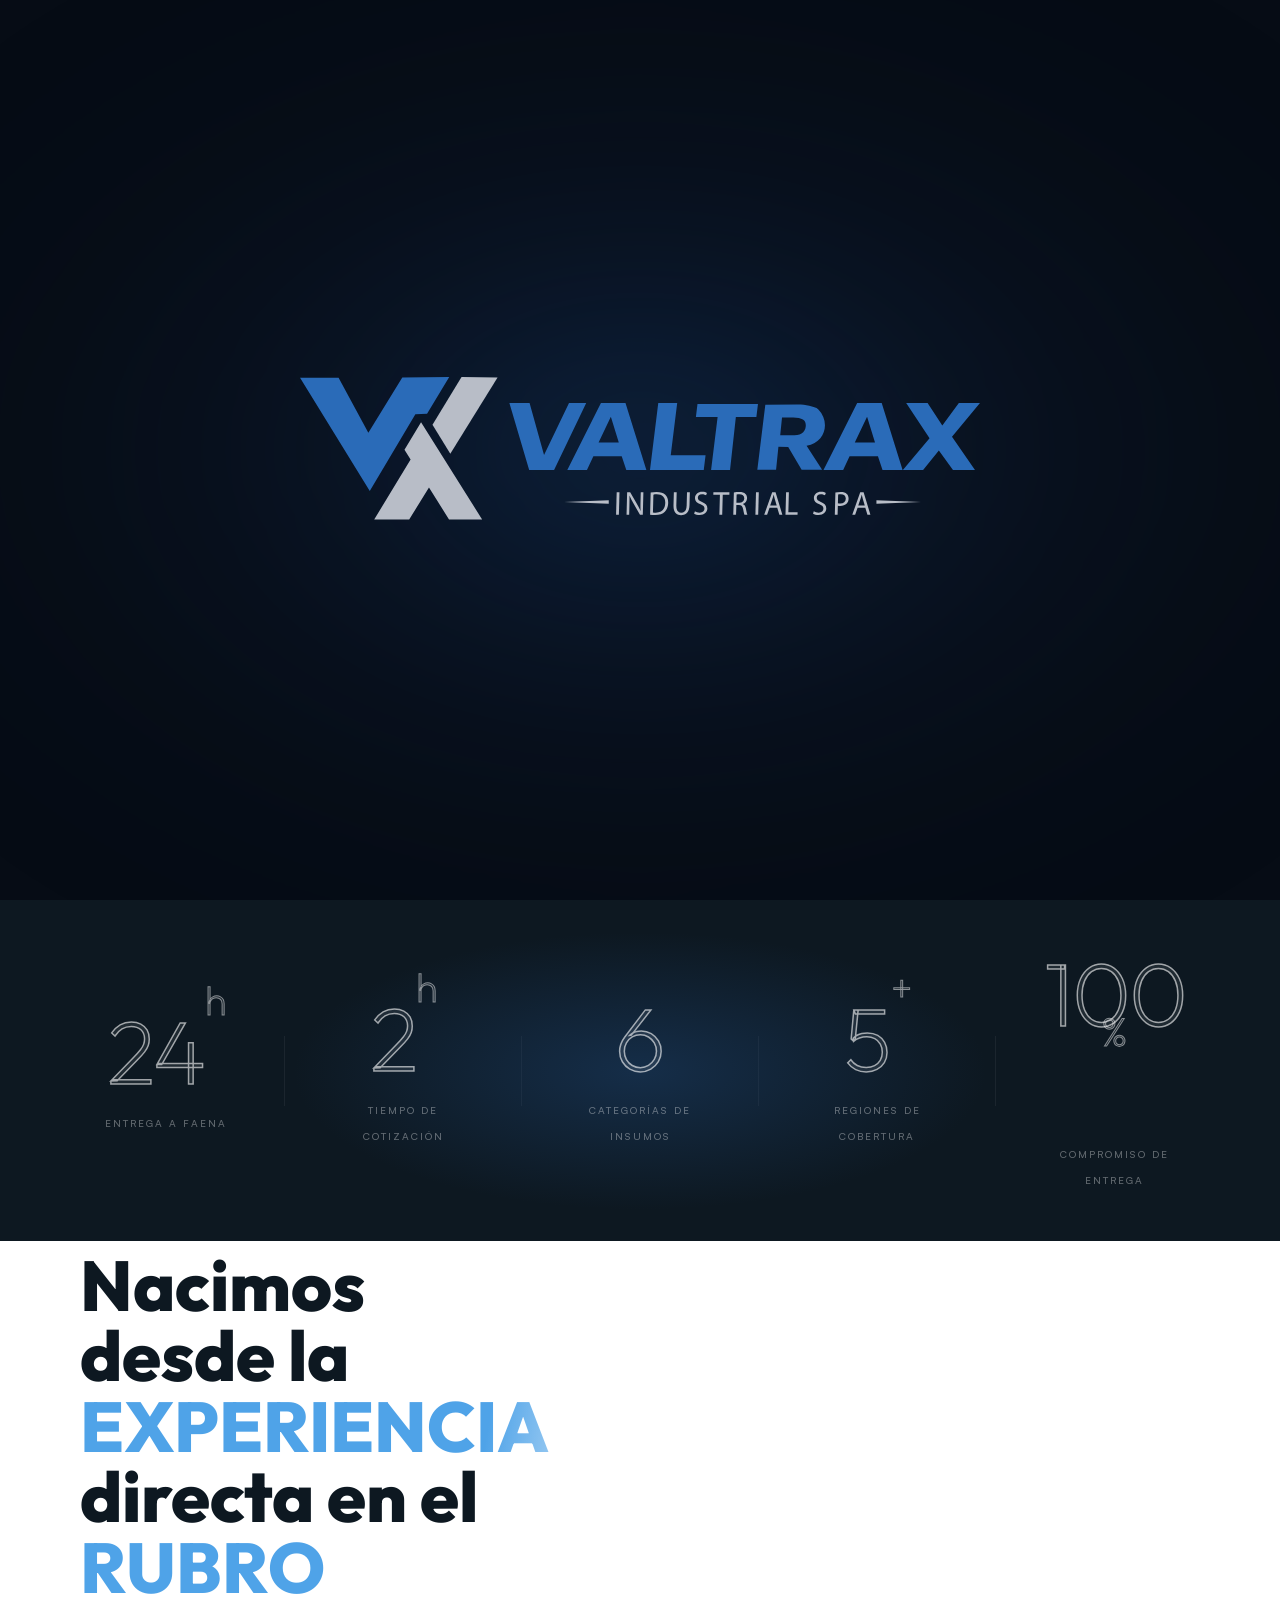
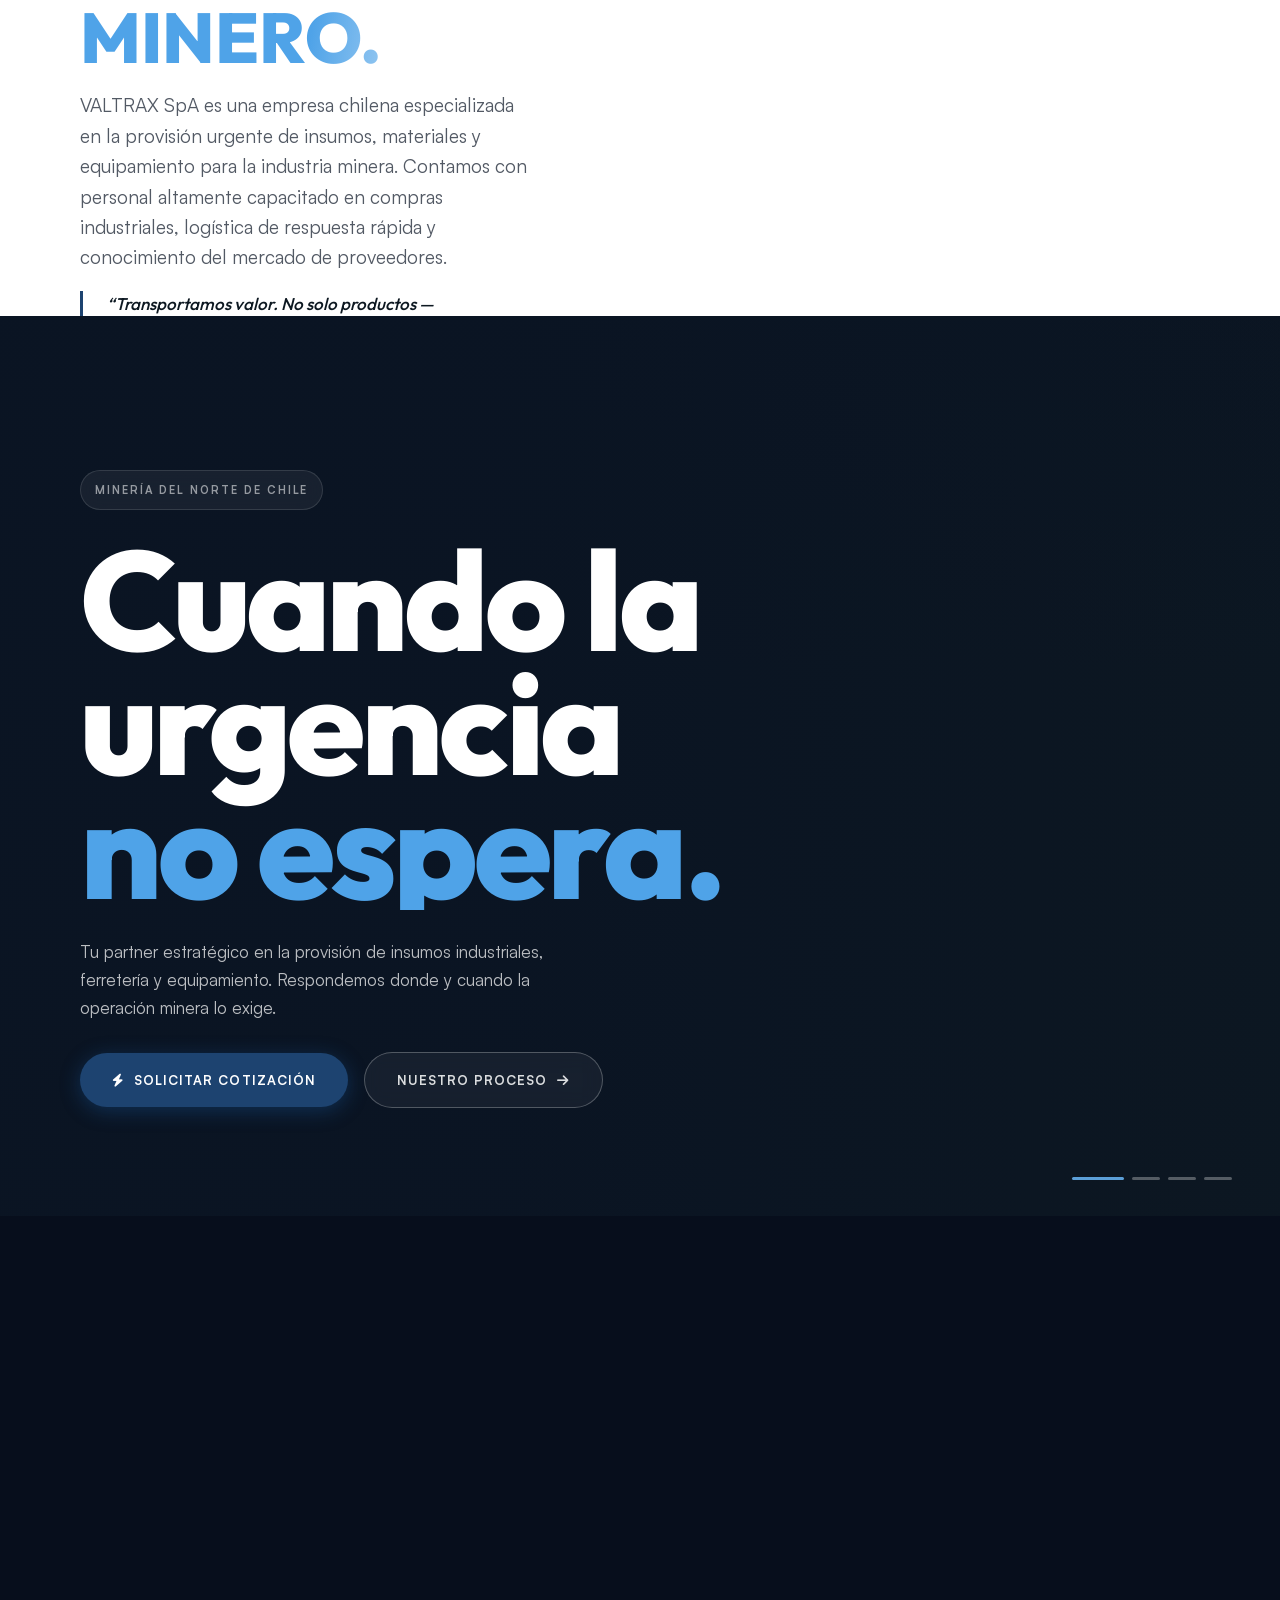
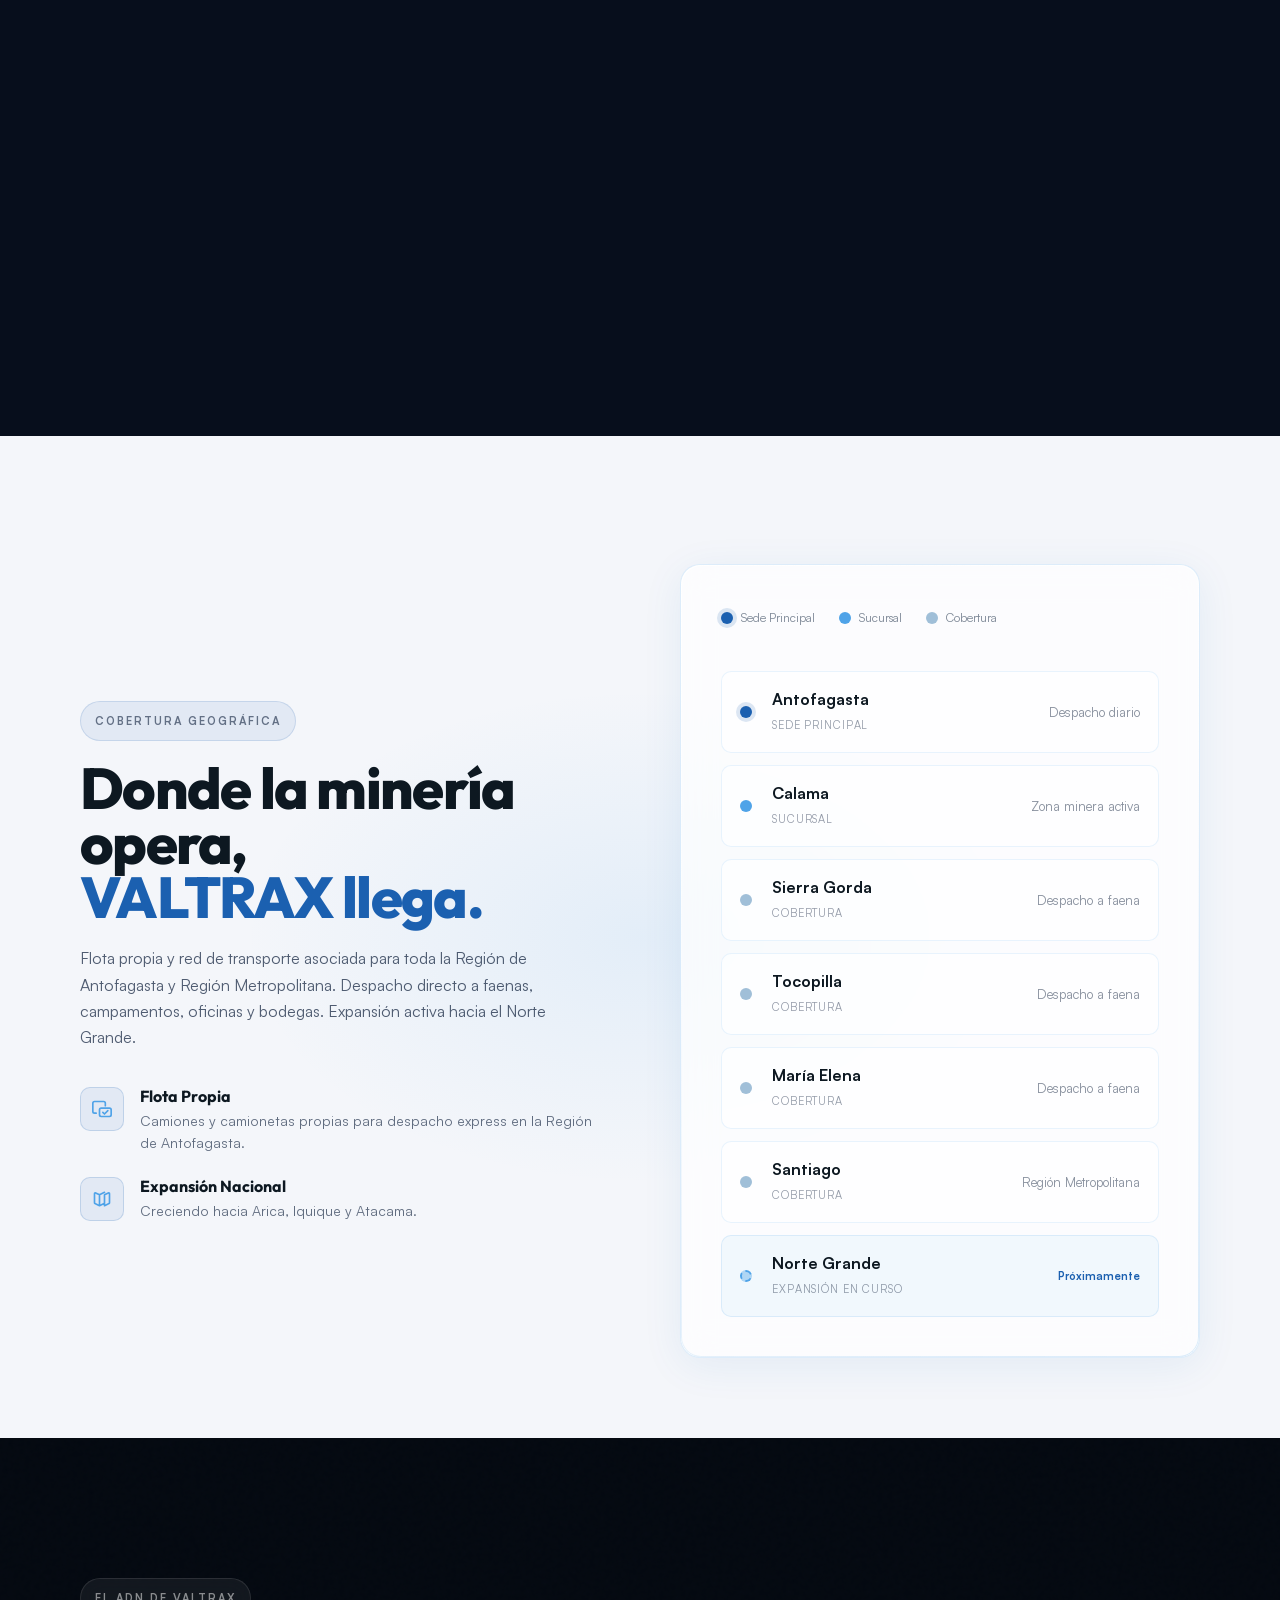
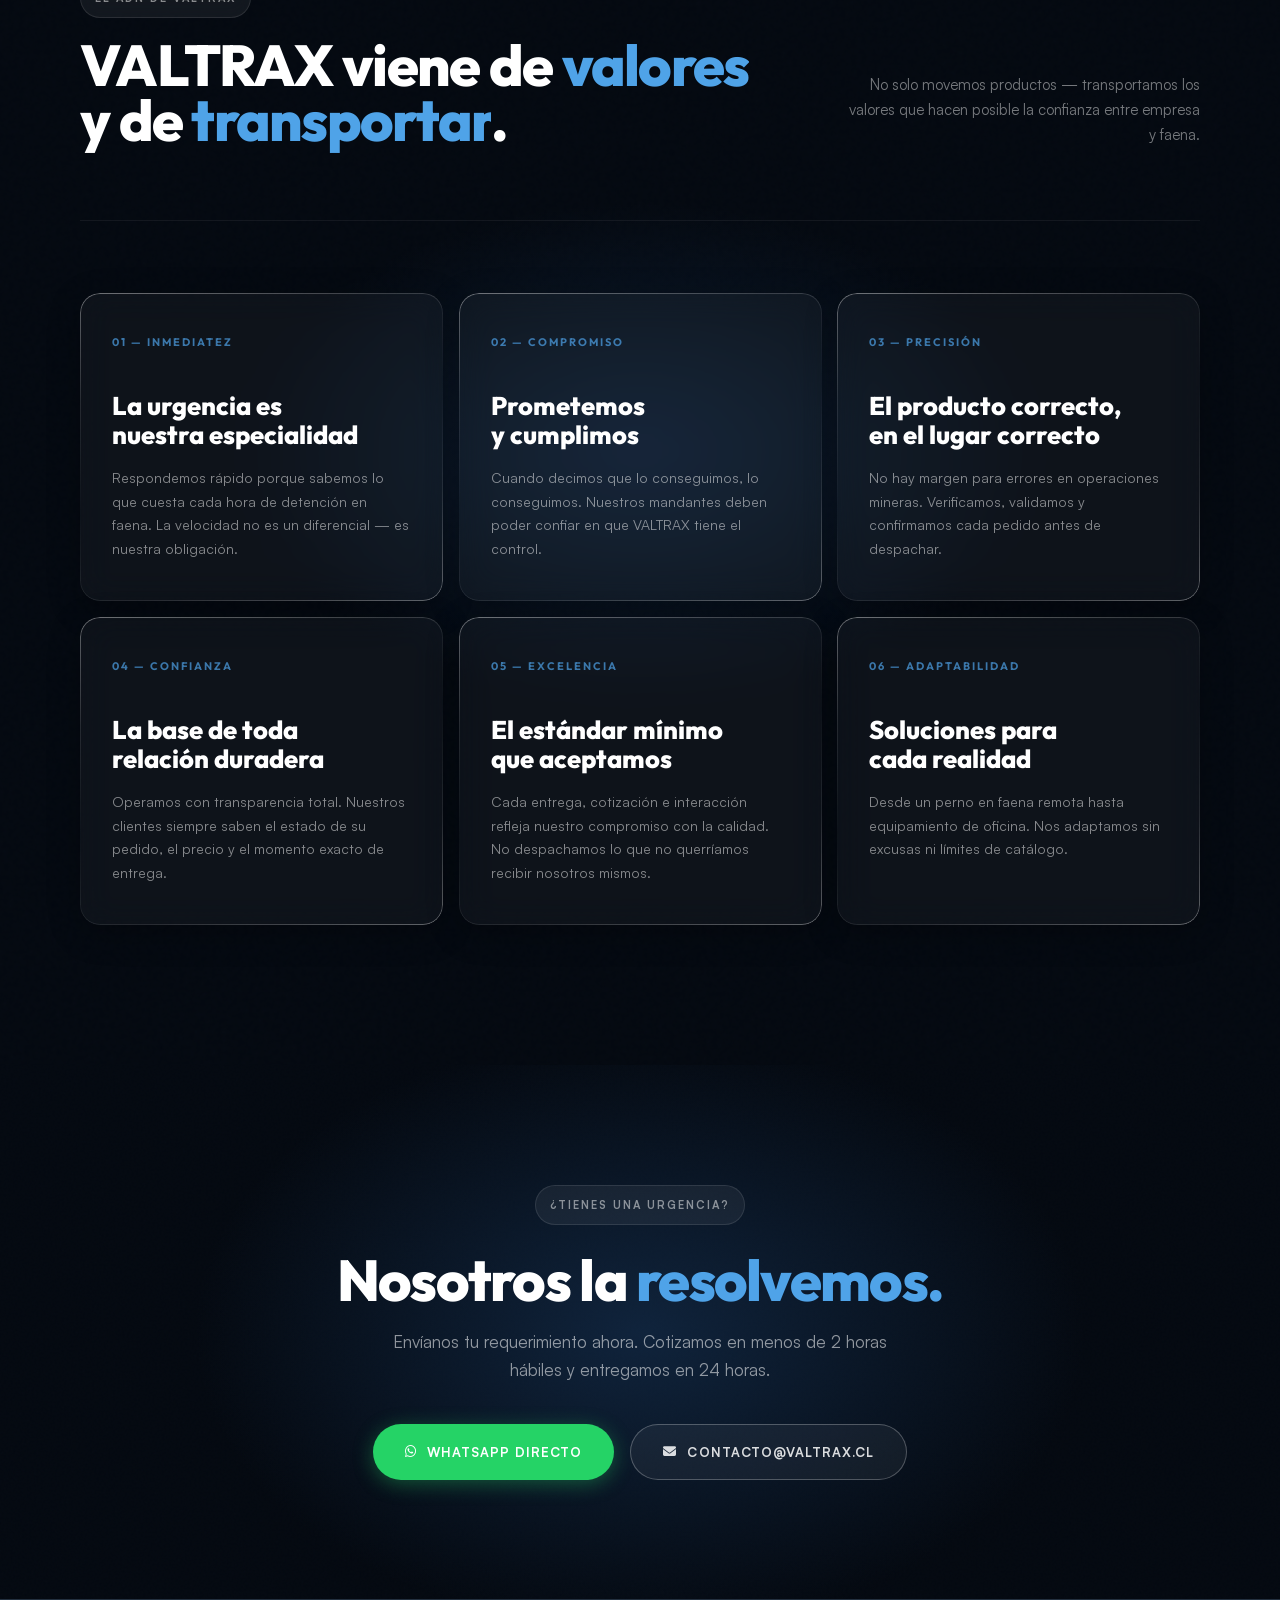
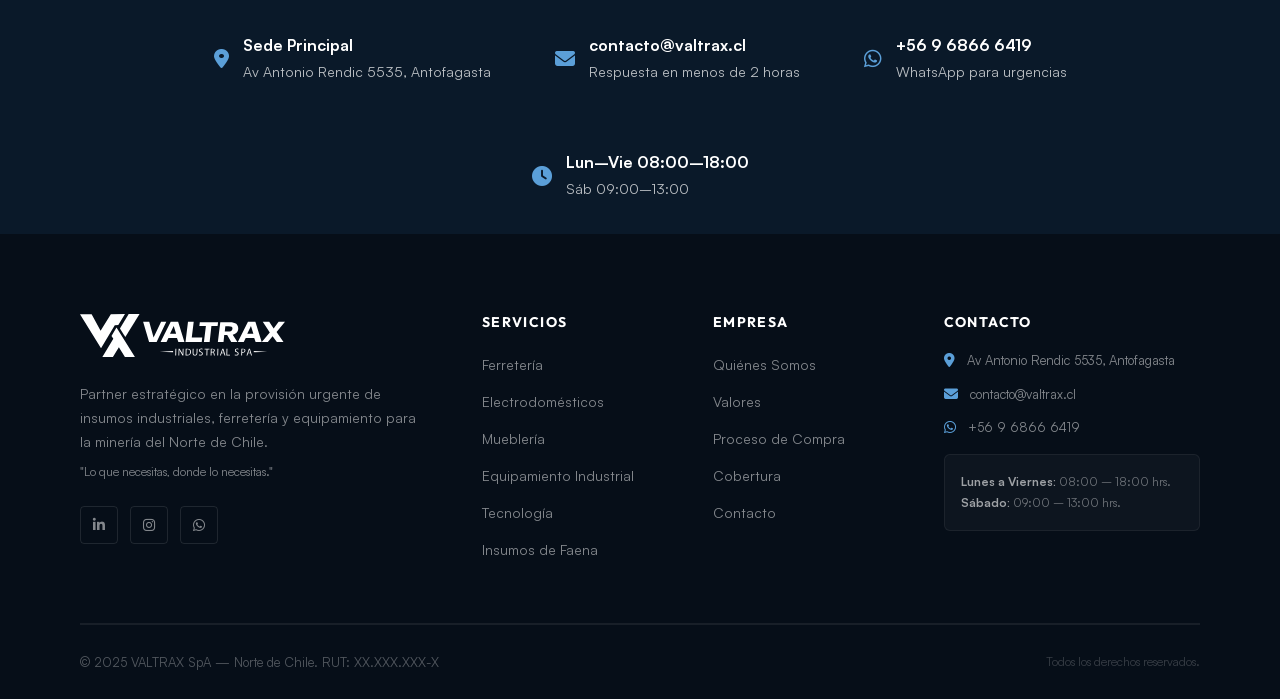
==== commit c7c1d9d3: "Cobertura: agregar Santiago (RM) como cobertura activa" ====
--- a/index.html
+++ b/index.html
@@ -782,7 +782,7 @@
         <div class="cobertura-info" data-aos="fade-right" data-aos-duration="800">
           <div class="cobertura-kicker">Cobertura Geográfica</div>
           <h2 class="cobertura-heading">Donde la minería opera,<br><em>VALTRAX llega.</em></h2>
-          <p class="section-body" style="color:rgba(15,32,60,0.72);font-size:16px;line-height:1.65;">Flota propia y red de transporte asociada para toda la Región de Antofagasta. Despacho directo a faenas, campamentos, oficinas y bodegas. Expansión activa hacia el Norte Grande.</p>
+          <p class="section-body" style="color:rgba(15,32,60,0.72);font-size:16px;line-height:1.65;">Flota propia y red de transporte asociada para toda la Región de Antofagasta y Región Metropolitana. Despacho directo a faenas, campamentos, oficinas y bodegas. Expansión activa hacia el Norte Grande.</p>
 
           <div class="cobertura-feature" style="margin-top:36px;">
             <div class="cobertura-feature-icon">
@@ -854,6 +854,14 @@
             </div>
             <div class="cobertura-detail">Despacho a faena</div>
           </div>
+          <div class="cobertura-map-row">
+            <div class="cobertura-dot cobertura"></div>
+            <div>
+              <div class="cobertura-city">Santiago</div>
+              <div class="cobertura-role">Cobertura</div>
+            </div>
+            <div class="cobertura-detail">Región Metropolitana</div>
+          </div>
           <div class="cobertura-map-row" style="border-color:rgba(79,163,232,0.15);background:rgba(79,163,232,0.06);">
             <div style="width:12px;height:12px;border-radius:50%;background:rgba(79,163,232,0.4);border:2px dashed #4FA3E8;flex-shrink:0;"></div>
             <div>
